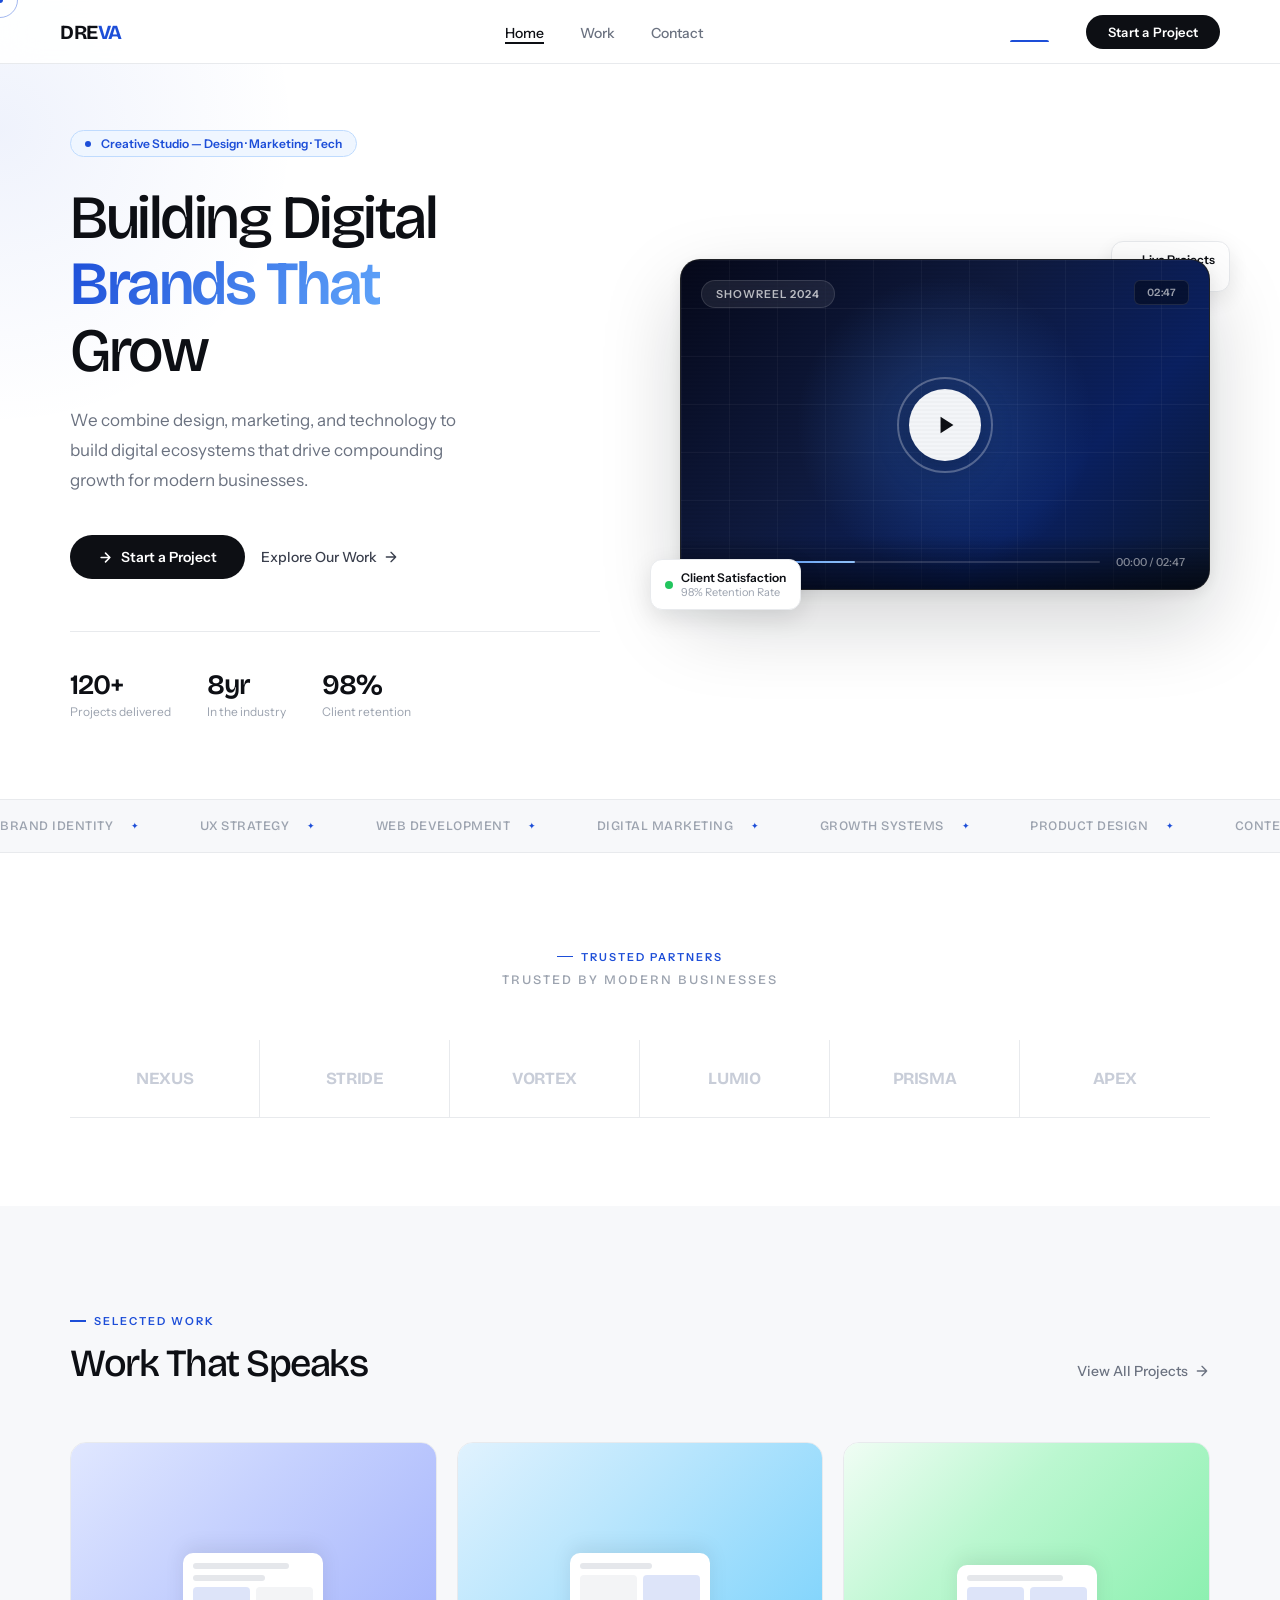
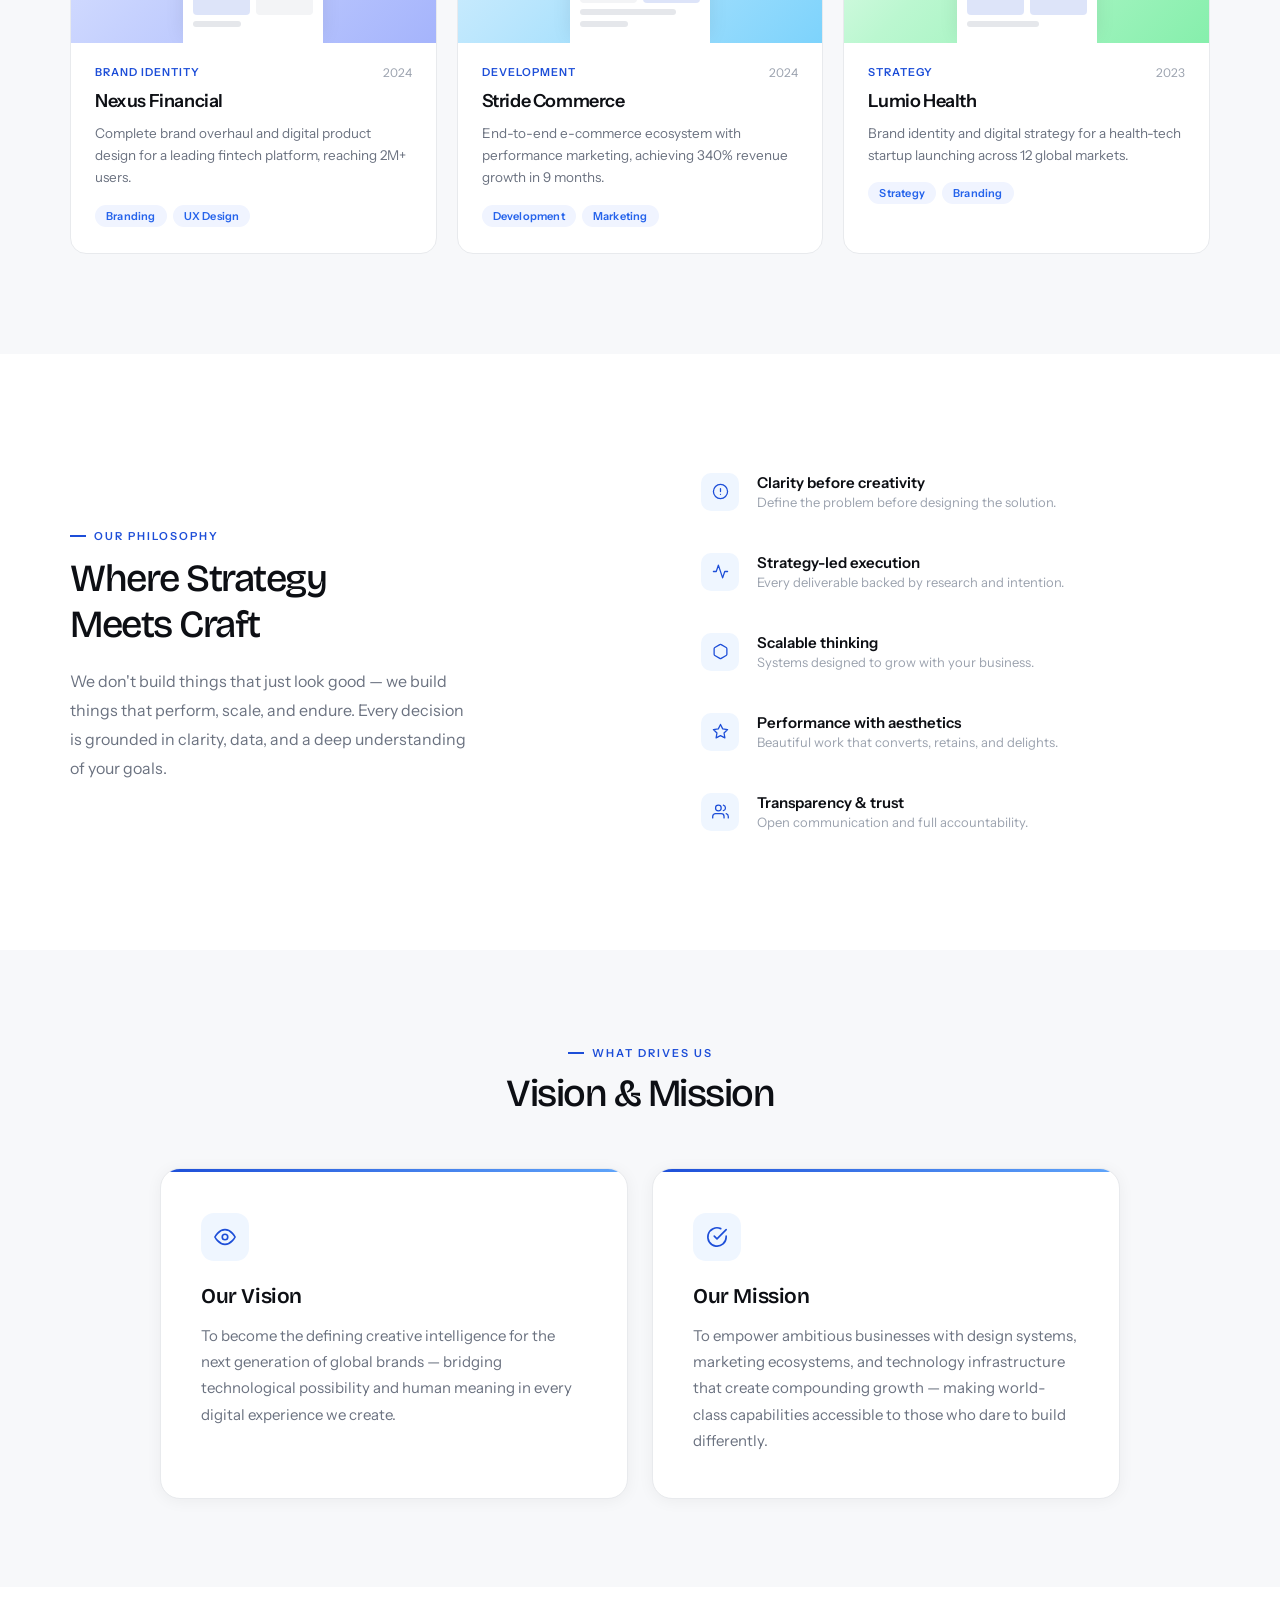
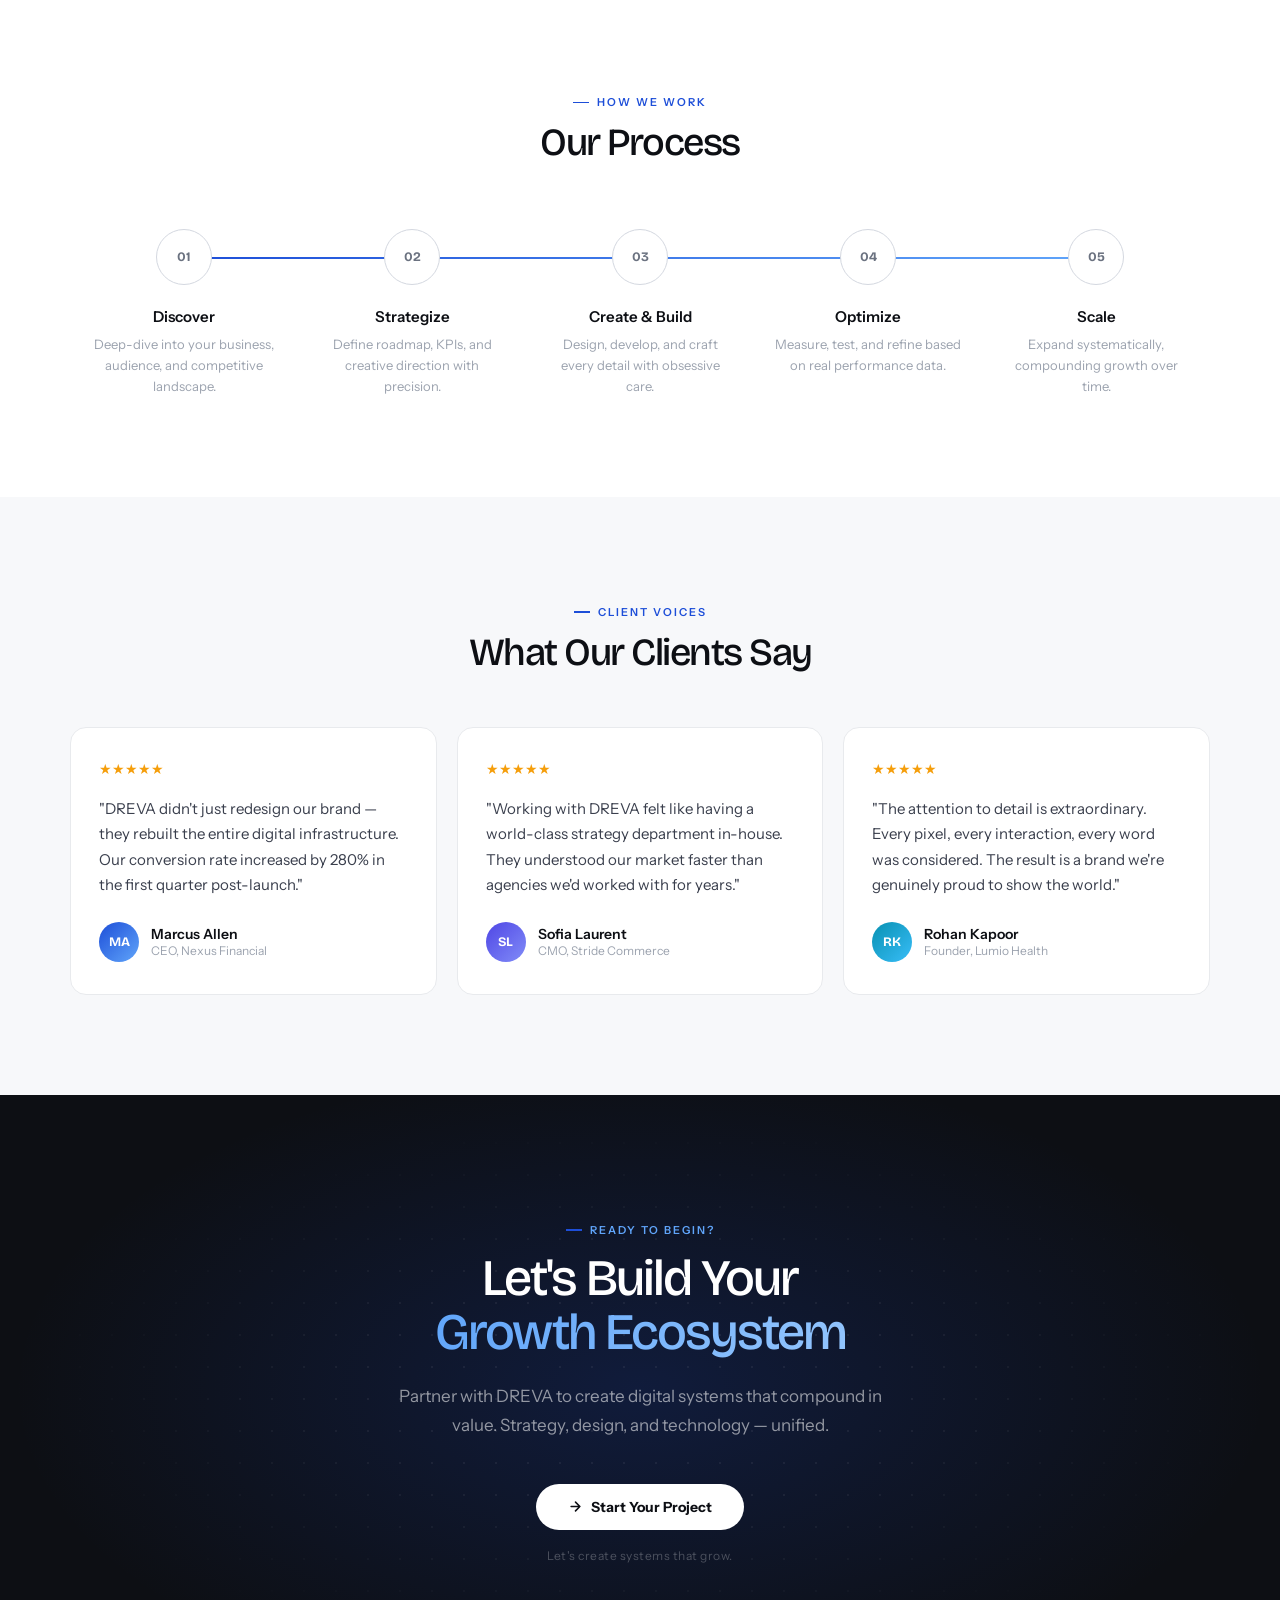
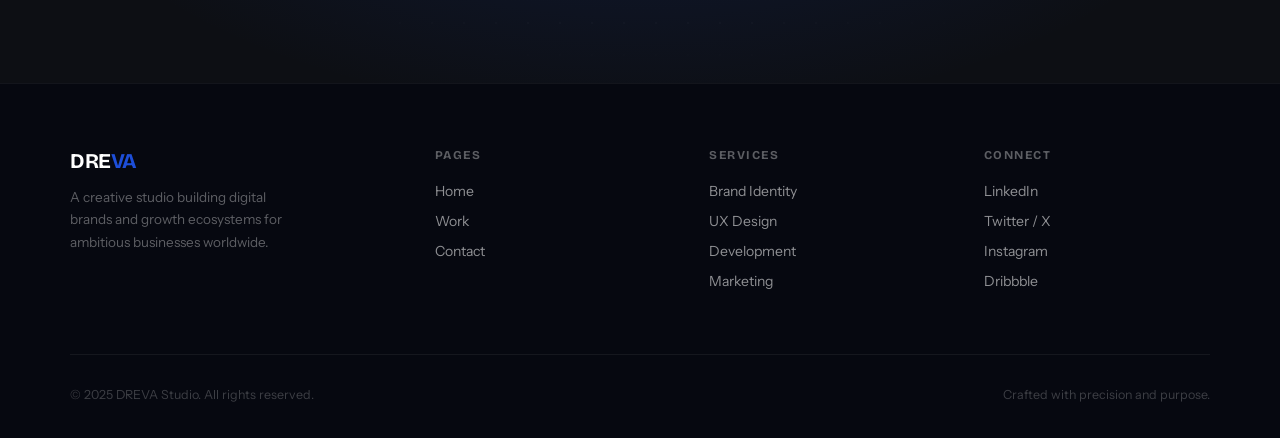
==== dreva-website (3).html @ 1a60276c "Add files via upload" ====
<!DOCTYPE html>
<html lang="en">
<head>
<meta charset="UTF-8">
<meta name="viewport" content="width=device-width, initial-scale=1.0">
<title>DREVA — Creative Studio</title>
<link rel="preconnect" href="https://fonts.googleapis.com">
<link href="https://fonts.googleapis.com/css2?family=Instrument+Sans:wght@300;400;500;600&family=Bricolage+Grotesque:wght@300;400;500;600;700&display=swap" rel="stylesheet">
<style>
*,*::before,*::after{box-sizing:border-box;margin:0;padding:0}
:root{
  --w:#ffffff;--ow:#f7f8fa;--bg2:#f2f4f7;
  --bdr:#e8eaed;--bdr2:#d4d8e0;
  --ink:#0d0f14;--ink2:#3a3f4d;--ink3:#6b7280;--ink4:#9ca3af;
  --blue:#1d4ed8;--blue2:#3b82f6;--bluepale:#eff6ff;--bluebdr:#bfdbfe;
  --tagbg:#f0f4ff;--tagc:#2563eb;
}
html{scroll-behavior:smooth}
body{font-family:'Instrument Sans',sans-serif;background:var(--w);color:var(--ink);overflow-x:hidden;cursor:none}

/* CURSOR */
.cd{width:8px;height:8px;border-radius:50%;background:var(--blue);position:fixed;top:0;left:0;pointer-events:none;z-index:9999;transform:translate(-50%,-50%)}
.cr{width:32px;height:32px;border-radius:50%;border:1.5px solid rgba(29,78,216,.35);position:fixed;top:0;left:0;pointer-events:none;z-index:9998;transform:translate(-50%,-50%);transition:width .3s,height .3s,border-color .3s}
.cr.big{width:52px;height:52px;border-color:rgba(29,78,216,.6)}

/* NAV */
nav{position:fixed;top:0;left:0;right:0;z-index:200;padding:0 60px;height:64px;display:flex;align-items:center;justify-content:space-between;background:rgba(255,255,255,.9);backdrop-filter:blur(18px);border-bottom:1px solid var(--bdr);transition:height .3s}
nav.sm{height:56px}
.logo{font-family:'Bricolage Grotesque',sans-serif;font-weight:700;font-size:20px;letter-spacing:-.4px;color:var(--ink);text-decoration:none}
.logo em{color:var(--blue);font-style:normal}
.nl{display:flex;gap:36px;list-style:none}
.nl a{color:var(--ink3);text-decoration:none;font-size:14px;font-weight:500;transition:color .25s}
.nl a:hover,.nl a.on{color:var(--ink)}
.npill{background:var(--ink);color:#fff;padding:9px 22px;border-radius:100px;font-size:13px;font-weight:600;text-decoration:none;cursor:none;transition:background .25s,box-shadow .25s;letter-spacing:.2px}
.npill:hover{background:var(--blue);box-shadow:0 4px 20px rgba(29,78,216,.3)}

/* PAGES */
.page{display:none}.page.active{display:block}

/* REVEAL */
.rv{opacity:0;transform:translateY(28px);transition:opacity .7s ease,transform .7s ease}
.rv.in{opacity:1;transform:none}
.d1{transition-delay:.1s}.d2{transition-delay:.2s}.d3{transition-delay:.3s}.d4{transition-delay:.4s}

/* SHARED */
.w{max-width:1260px;margin:0 auto;width:100%;padding:0 60px}
.lbl{font-size:11px;font-weight:600;letter-spacing:2px;text-transform:uppercase;color:var(--blue);display:inline-flex;align-items:center;gap:8px}
.lbl::before{content:'';width:16px;height:1.5px;background:var(--blue);display:block}
h1,h2,h3,h4{font-family:'Bricolage Grotesque',sans-serif}

/* ── HERO ── */
.hero{padding:130px 0 0;background:var(--w);overflow:hidden}
.htop{padding:0 60px;max-width:1260px;margin:0 auto;display:grid;grid-template-columns:1fr 1fr;gap:80px;align-items:center}
.hkick{display:inline-flex;align-items:center;gap:10px;background:var(--bluepale);border:1px solid var(--bluebdr);padding:5px 14px;border-radius:100px;font-size:12px;font-weight:600;color:var(--blue);margin-bottom:28px;animation:fup .7s ease both}
.hpulse{width:6px;height:6px;border-radius:50%;background:var(--blue);animation:blink 2s infinite}
@keyframes blink{0%,100%{opacity:1}50%{opacity:.3}}
@keyframes fup{from{opacity:0;transform:translateY(24px)}to{opacity:1;transform:none}}
.hero h1{font-size:clamp(40px,4.8vw,68px);font-weight:500;line-height:1.08;letter-spacing:-2.5px;color:var(--ink);animation:fup .7s .08s ease both}
.hero h1 strong{font-weight:600;background:linear-gradient(120deg,var(--blue) 0%,#60a5fa 100%);-webkit-background-clip:text;-webkit-text-fill-color:transparent;background-clip:text}
.hsub{margin-top:22px;color:var(--ink3);font-size:17px;line-height:1.75;max-width:420px;animation:fup .7s .16s ease both}
.hctas{display:flex;align-items:center;gap:16px;margin-top:40px;animation:fup .7s .24s ease both}
.bdark{background:var(--ink);color:#fff;padding:13px 28px;border-radius:100px;font-size:14px;font-weight:600;text-decoration:none;cursor:none;display:inline-flex;align-items:center;gap:8px;transition:background .25s,box-shadow .25s}
.bdark:hover{background:var(--blue);box-shadow:0 8px 28px rgba(29,78,216,.28)}
.bghost{color:var(--ink2);font-size:14px;font-weight:500;text-decoration:none;cursor:none;display:inline-flex;align-items:center;gap:6px;transition:color .25s}
.bghost:hover{color:var(--blue)}
.bghost svg,.link-arr svg{transition:transform .25s}
.bghost:hover svg{transform:translateX(3px)}
.hstats{display:flex;gap:36px;margin-top:52px;padding-top:36px;border-top:1px solid var(--bdr);animation:fup .7s .32s ease both}
.snum{font-family:'Bricolage Grotesque',sans-serif;font-size:28px;font-weight:600;color:var(--ink);letter-spacing:-1px}
.slbl{font-size:12px;color:var(--ink4);margin-top:2px}

/* REEL */
.reel-col{animation:fup .7s .32s ease both}
.reel-outer{position:relative}
.reel-card{border-radius:20px;overflow:hidden;background:var(--ink);border:1px solid rgba(255,255,255,.08);position:relative;aspect-ratio:16/10;box-shadow:0 32px 80px rgba(13,15,20,.18),0 4px 16px rgba(13,15,20,.08);cursor:none;transition:transform .4s ease,box-shadow .4s ease}
.reel-card:hover{transform:translateY(-6px);box-shadow:0 44px 100px rgba(13,15,20,.22)}
.rbg{position:absolute;inset:0;background:linear-gradient(135deg,#06091a 0%,#0f1a3e 40%,#0a2060 70%,#0c1830 100%)}
.rgrid{position:absolute;inset:0;background-image:linear-gradient(rgba(255,255,255,.04) 1px,transparent 1px),linear-gradient(90deg,rgba(255,255,255,.04) 1px,transparent 1px);background-size:48px 48px}
.rglow{position:absolute;width:300px;height:300px;border-radius:50%;background:radial-gradient(circle,rgba(59,130,246,.3) 0%,transparent 70%);top:50%;left:50%;transform:translate(-50%,-50%);animation:gp 4s ease-in-out infinite}
@keyframes gp{0%,100%{opacity:.6;transform:translate(-50%,-50%) scale(1)}50%{opacity:1;transform:translate(-50%,-50%) scale(1.15)}}
.rlbl{position:absolute;top:20px;left:20px;background:rgba(255,255,255,.08);backdrop-filter:blur(12px);border:1px solid rgba(255,255,255,.12);padding:6px 14px;border-radius:100px;font-size:11px;font-weight:600;color:rgba(255,255,255,.7);letter-spacing:1px;text-transform:uppercase}
.rdur{position:absolute;top:20px;right:20px;background:rgba(0,0,0,.4);backdrop-filter:blur(12px);border:1px solid rgba(255,255,255,.1);padding:5px 12px;border-radius:6px;font-size:11px;font-weight:600;color:rgba(255,255,255,.6);font-family:'Bricolage Grotesque',sans-serif}
.rplay{position:absolute;top:50%;left:50%;transform:translate(-50%,-50%);width:72px;height:72px;border-radius:50%;background:rgba(255,255,255,.95);display:flex;align-items:center;justify-content:center;transition:transform .3s ease;box-shadow:0 8px 32px rgba(0,0,0,.3)}
.reel-card:hover .rplay{transform:translate(-50%,-50%) scale(1.08)}
.rplay svg{width:22px;height:22px;color:var(--ink);margin-left:3px}
.rbot{position:absolute;bottom:0;left:0;right:0;padding:20px 24px;background:linear-gradient(to top,rgba(0,0,0,.6) 0%,transparent 100%);display:flex;align-items:center;justify-content:space-between}
.rprog{flex:1;height:2px;background:rgba(255,255,255,.15);border-radius:2px;margin-right:16px;overflow:hidden}
.rprogb{height:100%;width:38%;background:linear-gradient(90deg,var(--blue2),#93c5fd);border-radius:2px}
.rtime{font-size:11px;color:rgba(255,255,255,.5);font-weight:500}
.rchip{position:absolute;background:white;border:1px solid var(--bdr);border-radius:12px;padding:10px 14px;box-shadow:0 8px 24px rgba(13,15,20,.1);font-size:12px;white-space:nowrap}
.rchip1{bottom:-20px;left:-30px;display:flex;align-items:center;gap:8px}
.rchip2{top:-18px;right:-20px;display:flex;align-items:center;gap:8px}
.cdot{width:8px;height:8px;border-radius:50%}
.cgreen{background:#22c55e}.cblue{background:var(--blue2)}
.clbl{font-weight:600;color:var(--ink);font-size:12px}
.csub{font-size:11px;color:var(--ink4)}

/* TICKER */
.ticker-wrap{margin-top:80px;border-top:1px solid var(--bdr);border-bottom:1px solid var(--bdr);padding:18px 0;overflow:hidden;background:var(--ow)}
.ticker-track{display:flex;gap:60px;animation:tick 28s linear infinite;white-space:nowrap;width:max-content}
@keyframes tick{from{transform:translateX(0)}to{transform:translateX(-50%)}}
.ti{font-family:'Bricolage Grotesque',sans-serif;font-size:13px;font-weight:500;color:var(--ink4);letter-spacing:.5px;text-transform:uppercase;display:flex;align-items:center;gap:18px}
.ti::after{content:'✦';color:var(--blue);font-size:9px}

/* CLIENTS */
.csec{padding:88px 0;background:var(--w)}
.chead{text-align:center;margin-bottom:52px}
.chead h2{font-size:13px;font-weight:500;color:var(--ink4);letter-spacing:2px;text-transform:uppercase;margin-top:8px}
.crow{display:flex;flex-wrap:wrap;justify-content:center;align-items:center}
.ccell{flex:0 0 16.66%;display:flex;align-items:center;justify-content:center;padding:28px 20px;border-right:1px solid var(--bdr);border-bottom:1px solid var(--bdr);transition:background .25s}
.ccell:hover{background:var(--ow)}
.ccell:nth-child(6n){border-right:none}
.wm{font-family:'Bricolage Grotesque',sans-serif;font-weight:700;font-size:17px;color:#c8cdd8;letter-spacing:-.4px;transition:color .25s;user-select:none}
.ccell:hover .wm{color:#8898b0}

/* SELECTED WORK HOME */
.hwsec{padding:100px 0;background:var(--ow)}
.hwh{display:flex;justify-content:space-between;align-items:flex-end;margin-bottom:56px}
.hwh h2{font-size:clamp(32px,3vw,46px);font-weight:500;letter-spacing:-1.5px;color:var(--ink);margin-top:12px}
.link-arr{display:inline-flex;align-items:center;gap:6px;color:var(--ink3);font-size:14px;font-weight:500;text-decoration:none;cursor:none;transition:color .25s;white-space:nowrap;margin-bottom:6px}
.link-arr:hover{color:var(--blue)}
.link-arr:hover svg{transform:translateX(4px)}
.hwgrid{display:grid;grid-template-columns:repeat(3,1fr);gap:20px}
.hwcard{background:var(--w);border-radius:16px;border:1px solid var(--bdr);overflow:hidden;transition:transform .35s ease,box-shadow .35s ease,border-color .35s}
.hwcard:hover{transform:translateY(-6px);box-shadow:0 20px 50px rgba(13,15,20,.09);border-color:var(--bdr2)}
.hwthumb{height:200px;position:relative;overflow:hidden}
.hwthi{width:100%;height:100%;transition:transform .5s ease}
.hwcard:hover .hwthi{transform:scale(1.04)}
.th1{background:linear-gradient(135deg,#e0e7ff 0%,#c7d2fe 40%,#a5b4fc 100%)}
.th2{background:linear-gradient(135deg,#e0f2fe 0%,#bae6fd 40%,#7dd3fc 100%)}
.th3{background:linear-gradient(135deg,#f0fdf4 0%,#bbf7d0 40%,#86efac 100%)}
.thmock{position:absolute;bottom:0;left:50%;transform:translateX(-50%);width:140px}
.mscr{background:white;border-radius:10px 10px 0 0;padding:10px;box-shadow:0 -6px 20px rgba(0,0,0,.08)}
.mbar{height:6px;background:#e5e7eb;border-radius:3px;margin-bottom:6px}
.mbar.w60{width:60%}.mbar.w80{width:80%}.mbar.w40{width:40%}
.mrow{display:flex;gap:6px;margin-bottom:6px}
.mblk{height:28px;border-radius:4px;background:#f3f4f6;flex:1}
.mblk.acc{background:rgba(29,78,216,.15)}
.hwbody{padding:22px 24px 26px}
.hwmeta{display:flex;align-items:center;justify-content:space-between;margin-bottom:10px}
.hwcat{font-size:11px;font-weight:600;color:var(--blue);letter-spacing:1px;text-transform:uppercase}
.hwyr{font-size:12px;color:var(--ink4)}
.hwtitle{font-size:18px;font-weight:600;color:var(--ink);letter-spacing:-.4px;margin-bottom:10px}
.hwdesc{font-size:13.5px;color:var(--ink3);line-height:1.65;margin-bottom:16px}
.hwtags{display:flex;gap:6px;flex-wrap:wrap}
.tpill{font-size:11px;font-weight:600;padding:4px 11px;border-radius:100px;background:var(--tagbg);color:var(--tagc);letter-spacing:.2px}

/* VALUES */
.vsec{padding:100px 0;background:var(--w)}
.vgrid{display:grid;grid-template-columns:1fr 1fr;gap:80px;align-items:center}
.vleft h2{font-size:clamp(32px,3vw,46px);font-weight:500;letter-spacing:-1.5px;color:var(--ink);margin:12px 0 20px}
.vleft p{color:var(--ink3);font-size:16px;line-height:1.8;max-width:400px}
.vright{display:flex;flex-direction:column;gap:4px}
.vrow{display:flex;align-items:center;gap:18px;padding:18px 20px;border-radius:12px;border:1px solid transparent;transition:background .25s,border-color .25s;cursor:default}
.vrow:hover{background:var(--ow);border-color:var(--bdr)}
.vic{width:38px;height:38px;flex-shrink:0;border-radius:10px;display:flex;align-items:center;justify-content:center;background:var(--bluepale);color:var(--blue)}
.vic svg{width:17px;height:17px;stroke-width:1.8}
.vtit{font-size:15px;font-weight:600;color:var(--ink);margin-bottom:2px}
.vdesc{font-size:13px;color:var(--ink4)}

/* VM */
.vmsec{padding:88px 0;background:var(--ow)}
.vmhead{text-align:center;margin-bottom:52px}
.vmhead h2{font-size:clamp(30px,3vw,44px);font-weight:500;letter-spacing:-1.5px;color:var(--ink);margin-top:10px}
.vmcards{display:grid;grid-template-columns:1fr 1fr;gap:24px;max-width:960px;margin:0 auto}
.vmcard{background:var(--w);border-radius:20px;padding:44px 40px;border:1px solid var(--bdr);position:relative;overflow:hidden;box-shadow:0 2px 16px rgba(13,15,20,.05);transition:box-shadow .3s,transform .3s}
.vmcard:hover{box-shadow:0 12px 40px rgba(13,15,20,.1);transform:translateY(-4px)}
.vmcard::before{content:'';position:absolute;top:0;left:0;right:0;height:3px;background:linear-gradient(90deg,var(--blue),#60a5fa)}
.vmicon{width:48px;height:48px;border-radius:13px;background:var(--bluepale);display:flex;align-items:center;justify-content:center;color:var(--blue);margin-bottom:22px}
.vmicon svg{width:22px;height:22px;stroke-width:1.8}
.vmcard h3{font-size:21px;font-weight:600;color:var(--ink);margin-bottom:14px;letter-spacing:-.4px}
.vmcard p{color:var(--ink3);font-size:15px;line-height:1.75}

/* PROCESS */
.prosec{padding:100px 0;background:var(--w)}
.proh{text-align:center;margin-bottom:64px}
.proh h2{font-size:clamp(30px,3vw,44px);font-weight:500;letter-spacing:-1.5px;color:var(--ink);margin-top:10px}
.protrack{display:flex;gap:0;position:relative}
.protrack::after{content:'';position:absolute;top:28px;left:10%;right:10%;height:1px;background:var(--bdr)}
.pstep{flex:1;text-align:center;padding:0 20px;position:relative;z-index:2}
.pnum{width:56px;height:56px;border-radius:50%;background:var(--w);border:1.5px solid var(--bdr2);display:flex;align-items:center;justify-content:center;margin:0 auto 22px;font-family:'Bricolage Grotesque',sans-serif;font-size:13px;font-weight:700;color:var(--ink3);transition:all .3s}
.pstep:hover .pnum{border-color:var(--blue);color:var(--blue);background:var(--bluepale)}
.ptit{font-size:15px;font-weight:600;color:var(--ink);margin-bottom:8px}
.pdesc{font-size:13px;color:var(--ink4);line-height:1.6}

/* TESTIMONIALS */
.testsec{padding:100px 0;background:var(--ow)}
.testh{text-align:center;margin-bottom:52px}
.testh h2{font-size:clamp(30px,3vw,44px);font-weight:500;letter-spacing:-1.5px;color:var(--ink);margin-top:10px}
.testgrid{display:grid;grid-template-columns:repeat(3,1fr);gap:20px}
.testcard{background:var(--w);border-radius:16px;padding:32px 28px;border:1px solid var(--bdr);display:flex;flex-direction:column;transition:box-shadow .3s,transform .3s}
.testcard:hover{box-shadow:0 12px 36px rgba(13,15,20,.08);transform:translateY(-4px)}
.stars{color:#f59e0b;font-size:14px;margin-bottom:18px}
.ttxt{color:var(--ink2);font-size:15px;line-height:1.7;flex:1;margin-bottom:24px}
.tauth{display:flex;align-items:center;gap:12px}
.av{width:40px;height:40px;border-radius:50%;font-family:'Bricolage Grotesque',sans-serif;font-weight:700;font-size:13px;color:white;display:flex;align-items:center;justify-content:center;flex-shrink:0}
.ava{background:linear-gradient(135deg,#1d4ed8,#60a5fa)}
.avb{background:linear-gradient(135deg,#4f46e5,#818cf8)}
.avc{background:linear-gradient(135deg,#0891b2,#38bdf8)}
.aname{font-size:14px;font-weight:600;color:var(--ink)}
.arole{font-size:12px;color:var(--ink4)}

/* CTA */
.ctasec{padding:120px 0;background:var(--ink);position:relative;overflow:hidden;text-align:center}
.ctabg{position:absolute;inset:0;background:radial-gradient(ellipse 70% 80% at 50% 50%,rgba(29,78,216,.2) 0%,transparent 70%)}
.ctadots{position:absolute;inset:0;background-image:radial-gradient(rgba(255,255,255,.06) 1px,transparent 1px);background-size:32px 32px;mask-image:radial-gradient(ellipse at center,black 30%,transparent 70%)}
.ctain{position:relative;z-index:2;max-width:640px;margin:0 auto;padding:0 60px}
.ctain h2{font-size:clamp(34px,4vw,56px);font-weight:500;letter-spacing:-2px;color:white;line-height:1.06;margin:14px 0 22px}
.ctain h2 span{background:linear-gradient(120deg,#60a5fa,#93c5fd);-webkit-background-clip:text;-webkit-text-fill-color:transparent;background-clip:text}
.ctain p{color:rgba(255,255,255,.55);font-size:17px;line-height:1.7;margin-bottom:44px}
.bwhite{background:white;color:var(--ink);padding:14px 32px;border-radius:100px;font-size:14px;font-weight:700;text-decoration:none;cursor:none;display:inline-flex;align-items:center;gap:8px;transition:box-shadow .25s,transform .25s}
.bwhite:hover{box-shadow:0 8px 30px rgba(255,255,255,.2);transform:translateY(-2px)}
.ctamic{font-size:12px;color:rgba(255,255,255,.25);margin-top:18px;letter-spacing:.5px}

/* FOOTER */
footer{background:#060810;padding:64px 0 36px;border-top:1px solid rgba(255,255,255,.05)}
.ftgrid{display:grid;grid-template-columns:1.4fr 1fr 1fr 1fr;gap:48px;padding-bottom:52px;border-bottom:1px solid rgba(255,255,255,.06)}
.ftbrand .logo{font-size:21px;display:inline-block;margin-bottom:12px}
.ftbrand p{color:rgba(255,255,255,.35);font-size:13.5px;line-height:1.7;max-width:220px}
.ftcol h5{font-family:'Bricolage Grotesque',sans-serif;font-size:12px;font-weight:700;letter-spacing:1.5px;text-transform:uppercase;color:rgba(255,255,255,.35);margin-bottom:20px}
.ftcol a{display:block;color:rgba(255,255,255,.55);text-decoration:none;font-size:14px;margin-bottom:12px;transition:color .25s}
.ftcol a:hover{color:white}
.ftbot{display:flex;justify-content:space-between;align-items:center;padding-top:32px}
.ftbot p{color:rgba(255,255,255,.22);font-size:12.5px}

/* ─── WORK PAGE ─── */
.wphero{padding:160px 0 80px;background:var(--w)}
.wphero h1{font-size:clamp(40px,5vw,72px);font-weight:500;letter-spacing:-2.5px;color:var(--ink);margin:16px 0 22px;max-width:720px;line-height:1.05}
.wphero p{color:var(--ink3);font-size:18px;max-width:480px;line-height:1.75}

.wpfbar{background:var(--w);padding:0 0 48px}
.wpfs{display:flex;gap:10px;flex-wrap:wrap}
.wfb{padding:8px 20px;border-radius:100px;border:1.5px solid var(--bdr);background:transparent;color:var(--ink3);font-size:13px;font-weight:500;cursor:none;transition:all .25s;font-family:'Instrument Sans',sans-serif}
.wfb.on,.wfb:hover{background:var(--ink);color:white;border-color:var(--ink)}

/* FEATURED */
.wpfeat{padding:0 0 80px;background:var(--w)}
.fc{display:grid;grid-template-columns:1.15fr 1fr;border-radius:20px;overflow:hidden;border:1px solid var(--bdr);transition:box-shadow .35s;margin-bottom:20px;background:var(--w)}
.fc:hover{box-shadow:0 20px 60px rgba(13,15,20,.1)}
.fc.flip{direction:rtl}
.fc.flip>*{direction:ltr}
.fthumb{min-height:360px;position:relative;overflow:hidden}
.fthi{position:absolute;inset:0;transition:transform .5s ease}
.fc:hover .fthi{transform:scale(1.04)}
.ft-nx{background:linear-gradient(135deg,#1e3a8a 0%,#1d4ed8 50%,#3b82f6 100%)}
.ft-sc{background:linear-gradient(135deg,#064e3b 0%,#059669 50%,#34d399 100%)}
.ft-lm{background:linear-gradient(135deg,#7c2d12 0%,#ea580c 50%,#fb923c 100%)}
.ftart{position:absolute;inset:0;display:flex;align-items:center;justify-content:center}
.ftlogo{width:160px;height:160px;border-radius:30px;background:rgba(255,255,255,.12);backdrop-filter:blur(8px);border:1px solid rgba(255,255,255,.2);display:flex;align-items:center;justify-content:center;font-family:'Bricolage Grotesque',sans-serif;font-size:38px;font-weight:800;color:white;letter-spacing:-2px;box-shadow:0 16px 40px rgba(0,0,0,.2)}
.ftlbl{position:absolute;bottom:20px;left:20px;background:rgba(0,0,0,.3);backdrop-filter:blur(12px);border:1px solid rgba(255,255,255,.15);padding:6px 14px;border-radius:100px;font-size:11px;font-weight:600;color:rgba(255,255,255,.8);letter-spacing:.8px;text-transform:uppercase}
.fbody{padding:48px;display:flex;flex-direction:column;justify-content:center}
.ftags{display:flex;gap:6px;flex-wrap:wrap;margin-bottom:18px}
.ftit{font-size:clamp(22px,2.2vw,32px);font-weight:600;color:var(--ink);letter-spacing:-1px;margin-bottom:16px}
.fdesc{color:var(--ink3);font-size:15px;line-height:1.75;margin-bottom:28px}
.fmet{display:flex;gap:28px;margin-bottom:32px;padding:20px;background:var(--ow);border-radius:12px}
.fmn{font-family:'Bricolage Grotesque',sans-serif;font-size:24px;font-weight:600;color:var(--ink);letter-spacing:-1px}
.fml{font-size:12px;color:var(--ink4);margin-top:2px}
.fcta{display:inline-flex;align-items:center;gap:8px;color:var(--blue);font-size:14px;font-weight:600;text-decoration:none;cursor:none;transition:gap .25s}
.fcta:hover{gap:12px}

/* GRID MORE */
.wpgsec{padding:20px 0 120px;background:var(--w)}
.wpglbl{font-size:13px;font-weight:600;color:var(--ink4);margin-bottom:28px;letter-spacing:.5px}
.wpg{display:grid;grid-template-columns:repeat(3,1fr);gap:20px}
.wgc{background:var(--w);border-radius:16px;border:1px solid var(--bdr);overflow:hidden;transition:transform .3s,box-shadow .3s,border-color .3s}
.wgc:hover{transform:translateY(-5px);box-shadow:0 16px 44px rgba(13,15,20,.09);border-color:var(--bdr2)}
.wgth{height:180px;position:relative;overflow:hidden}
.wgthi{position:absolute;inset:0;transition:transform .5s;display:flex;align-items:center;justify-content:center}
.wgc:hover .wgthi{transform:scale(1.06)}
.wg1{background:linear-gradient(135deg,#ede9fe,#c4b5fd,#a78bfa)}
.wg2{background:linear-gradient(135deg,#fef9c3,#fde68a,#fbbf24)}
.wg3{background:linear-gradient(135deg,#fce7f3,#fbcfe8,#f9a8d4)}
.wg4{background:linear-gradient(135deg,#ccfbf1,#99f6e4,#5eead4)}
.wg5{background:linear-gradient(135deg,#fee2e2,#fecaca,#f87171)}
.wg6{background:linear-gradient(135deg,#e0f2fe,#bae6fd,#38bdf8)}
.wgicon{width:64px;height:64px;border-radius:18px;background:rgba(255,255,255,.7);backdrop-filter:blur(8px);display:flex;align-items:center;justify-content:center;font-family:'Bricolage Grotesque',sans-serif;font-size:20px;font-weight:800;color:#1e293b;box-shadow:0 4px 16px rgba(0,0,0,.1);letter-spacing:-1px}
.wgbody{padding:20px 22px 24px}
.wgind{font-size:11px;text-transform:uppercase;letter-spacing:1px;color:var(--ink4);margin-bottom:6px;font-weight:600}
.wgtitle{font-size:17px;font-weight:600;color:var(--ink);margin-bottom:8px;letter-spacing:-.3px}
.wgdesc{font-size:13px;color:var(--ink3);line-height:1.6;margin-bottom:14px}
.wgtags{display:flex;gap:6px;flex-wrap:wrap}
.wgtag{font-size:10px;font-weight:600;padding:3px 10px;border-radius:100px;background:var(--tagbg);color:var(--tagc);text-transform:uppercase;letter-spacing:.3px}

/* ─── CONTACT PAGE ─── */
.cphero{padding:160px 0 80px;background:var(--w)}
.cphero h1{font-size:clamp(38px,5vw,68px);font-weight:500;letter-spacing:-2.5px;color:var(--ink);margin:14px 0 20px;max-width:640px;line-height:1.06}
.cphero p{color:var(--ink3);font-size:18px;max-width:460px;line-height:1.75}
.cpbody{padding:60px 0 120px;background:var(--ow)}
.cpgrid{display:grid;grid-template-columns:1fr 1.5fr;gap:80px;align-items:flex-start}
.cpinfo{position:sticky;top:90px}
.cpinfo h3{font-size:18px;font-weight:600;color:var(--ink);margin-bottom:32px;letter-spacing:-.3px}
.cpdet{display:flex;align-items:flex-start;gap:14px;margin-bottom:24px}
.cpdic{width:40px;height:40px;flex-shrink:0;border-radius:10px;background:var(--bluepale);border:1px solid var(--bluebdr);display:flex;align-items:center;justify-content:center;color:var(--blue)}
.cpdic svg{width:17px;height:17px;stroke-width:1.8}
.cpdl{font-size:11px;text-transform:uppercase;letter-spacing:1px;color:var(--ink4);font-weight:600;margin-bottom:3px}
.cpdv{font-size:14px;font-weight:500;color:var(--ink)}
.cpdivider{height:1px;background:var(--bdr);margin:28px 0}
.cpsoc{display:flex;gap:10px}
.sb{width:38px;height:38px;border-radius:10px;border:1.5px solid var(--bdr);background:var(--w);display:flex;align-items:center;justify-content:center;color:var(--ink3);transition:all .25s;cursor:none}
.sb:hover{border-color:var(--blue);color:var(--blue);background:var(--bluepale)}
.sb svg{width:15px;height:15px}
.cpfc{background:var(--w);border-radius:20px;padding:48px;border:1px solid var(--bdr);box-shadow:0 4px 24px rgba(13,15,20,.06)}
.cpfh h4{font-size:21px;font-weight:600;color:var(--ink);margin-bottom:6px;letter-spacing:-.4px}
.cpfh p{font-size:14px;color:var(--ink4);margin-bottom:32px}
.frow{display:grid;grid-template-columns:1fr 1fr;gap:18px}
.fg{margin-bottom:20px}
.fg label{display:block;font-size:12px;font-weight:600;text-transform:uppercase;letter-spacing:1px;color:var(--ink3);margin-bottom:8px}
.fg input,.fg select,.fg textarea{width:100%;background:var(--ow);border:1.5px solid var(--bdr);border-radius:10px;padding:13px 16px;color:var(--ink);font-family:'Instrument Sans',sans-serif;font-size:14px;outline:none;transition:border-color .25s,box-shadow .25s;-webkit-appearance:none}
.fg select{cursor:none}
.fg select option{background:white}
.fg input:focus,.fg select:focus,.fg textarea:focus{border-color:var(--blue);box-shadow:0 0 0 3px rgba(29,78,216,.1);background:white}
.fg input::placeholder,.fg textarea::placeholder{color:var(--ink4)}
.fg textarea{resize:vertical;min-height:120px}
.fsbtn{width:100%;background:var(--ink);color:white;border:none;padding:15px;border-radius:100px;font-family:'Instrument Sans',sans-serif;font-size:14px;font-weight:700;cursor:none;transition:background .25s,box-shadow .25s;display:flex;align-items:center;justify-content:center;gap:8px}
.fsbtn:hover{background:var(--blue);box-shadow:0 8px 28px rgba(29,78,216,.28)}
.fsok{display:none;text-align:center;padding:20px;color:var(--blue);font-weight:600;font-size:16px;background:var(--bluepale);border-radius:12px;margin-top:12px}

/* RESPONSIVE */
@media(max-width:1100px){
  .htop{grid-template-columns:1fr}.reel-col{display:none}
  .fc{grid-template-columns:1fr}.fthumb{min-height:260px}
  .cpgrid{grid-template-columns:1fr}.cpinfo{position:static}
}
@media(max-width:900px){
  .hwgrid,.testgrid,.vmcards,.ftgrid{grid-template-columns:1fr}
  .wpg{grid-template-columns:1fr 1fr}
  .vgrid{grid-template-columns:1fr;gap:48px}
  .protrack{flex-direction:column;align-items:center;gap:32px}
  .protrack::after{display:none}
  .crow .ccell{flex:0 0 33.33%}
}
@media(max-width:768px){
  nav{padding:0 24px}.nl{display:none}
  .w,.htop,.ctain,.wphero .w,.cphero .w{padding:0 24px}
  .wpg{grid-template-columns:1fr}
  .cpfc{padding:28px 22px}
  .frow{grid-template-columns:1fr}
  .fbody{padding:28px 24px}
  .wphero,.cphero{padding:120px 0 60px}
  .hstats{flex-direction:column;gap:20px}
}
</style>
</head>
<body>

<div class="cd" id="cd"></div>
<div class="cr" id="cr"></div>

<!-- NAV -->
<nav id="nav">
  <a href="#" class="logo" onclick="show('home');return false">DRE<em>VA</em></a>
  <ul class="nl">
    <li><a href="#" onclick="show('home');return false" id="nl-home" class="on">Home</a></li>
    <li><a href="#" onclick="show('work');return false" id="nl-work">Work</a></li>
    <li><a href="#" onclick="show('contact');return false" id="nl-contact">Contact</a></li>
  </ul>
  <a href="#" class="npill" onclick="show('contact');return false">Start a Project</a>
</nav>

<!-- ══════════ HOME ══════════ -->
<div id="p-home" class="page active">

  <section class="hero">
    <div class="htop">
      <div>
        <div class="hkick"><span class="hpulse"></span>Creative Studio — Design · Marketing · Tech</div>
        <h1>Building Digital<br><strong>Brands That</strong><br>Grow</h1>
        <p class="hsub">We combine design, marketing, and technology to build digital ecosystems that drive compounding growth for modern businesses.</p>
        <div class="hctas">
          <a href="#" class="bdark" onclick="show('contact');return false">
            <svg width="15" height="15" viewBox="0 0 24 24" fill="none" stroke="currentColor" stroke-width="2.5" stroke-linecap="round" stroke-linejoin="round"><path d="M5 12h14M12 5l7 7-7 7"/></svg>
            Start a Project
          </a>
          <a href="#" class="bghost" onclick="show('work');return false">
            Explore Our Work
            <svg width="16" height="16" viewBox="0 0 24 24" fill="none" stroke="currentColor" stroke-width="2" stroke-linecap="round" stroke-linejoin="round"><path d="M5 12h14M12 5l7 7-7 7"/></svg>
          </a>
        </div>
        <div class="hstats">
          <div><div class="snum">120+</div><div class="slbl">Projects delivered</div></div>
          <div><div class="snum">8yr</div><div class="slbl">In the industry</div></div>
          <div><div class="snum">98%</div><div class="slbl">Client retention</div></div>
        </div>
      </div>

      <!-- SHOWREEL -->
      <div class="reel-col">
        <div class="reel-outer">
          <div class="rchip rchip2">
            <span class="cdot cblue"></span>
            <div><div class="clbl">Live Projects</div><div class="csub">12 Active</div></div>
          </div>
          <div class="reel-card">
            <div class="rbg"></div>
            <div class="rgrid"></div>
            <div class="rglow"></div>
            <div class="rlbl">Showreel 2024</div>
            <div class="rdur">02:47</div>
            <div class="rplay">
              <svg viewBox="0 0 24 24" fill="currentColor"><polygon points="5 3 19 12 5 21 5 3"/></svg>
            </div>
            <div class="rbot">
              <div class="rprog"><div class="rprogb"></div></div>
              <div class="rtime">00:00 / 02:47</div>
            </div>
          </div>
          <div class="rchip rchip1">
            <span class="cdot cgreen"></span>
            <div><div class="clbl">Client Satisfaction</div><div class="csub">98% Retention Rate</div></div>
          </div>
        </div>
      </div>
    </div>

    <div class="ticker-wrap">
      <div class="ticker-track">
        <span class="ti">Brand Identity</span><span class="ti">UX Strategy</span><span class="ti">Web Development</span>
        <span class="ti">Digital Marketing</span><span class="ti">Growth Systems</span><span class="ti">Product Design</span>
        <span class="ti">Content Strategy</span><span class="ti">Performance Marketing</span>
        <span class="ti">Brand Identity</span><span class="ti">UX Strategy</span><span class="ti">Web Development</span>
        <span class="ti">Digital Marketing</span><span class="ti">Growth Systems</span><span class="ti">Product Design</span>
        <span class="ti">Content Strategy</span><span class="ti">Performance Marketing</span>
      </div>
    </div>
  </section>

  <!-- CLIENTS -->
  <section class="csec">
    <div class="w">
      <div class="chead rv"><span class="lbl">Trusted Partners</span><h2>Trusted by Modern Businesses</h2></div>
      <div class="crow rv">
        <div class="ccell"><span class="wm">NEXUS</span></div>
        <div class="ccell"><span class="wm">STRIDE</span></div>
        <div class="ccell"><span class="wm">VORTEX</span></div>
        <div class="ccell"><span class="wm">LUMIO</span></div>
        <div class="ccell"><span class="wm">PRISMA</span></div>
        <div class="ccell"><span class="wm">APEX</span></div>
      </div>
    </div>
  </section>

  <!-- SELECTED WORK -->
  <section class="hwsec">
    <div class="w">
      <div class="hwh rv">
        <div><span class="lbl">Selected Work</span><h2>Work That Speaks</h2></div>
        <a href="#" class="link-arr" onclick="show('work');return false">View All Projects <svg width="16" height="16" viewBox="0 0 24 24" fill="none" stroke="currentColor" stroke-width="2" stroke-linecap="round" stroke-linejoin="round"><path d="M5 12h14M12 5l7 7-7 7"/></svg></a>
      </div>
      <div class="hwgrid">
        <div class="hwcard rv">
          <div class="hwthumb"><div class="hwthi th1"><div class="thmock"><div class="mscr"><div class="mbar w80"></div><div class="mbar w60"></div><div class="mrow"><div class="mblk acc"></div><div class="mblk"></div></div><div class="mbar w40"></div></div></div></div></div>
          <div class="hwbody"><div class="hwmeta"><span class="hwcat">Brand Identity</span><span class="hwyr">2024</span></div><div class="hwtitle">Nexus Financial</div><p class="hwdesc">Complete brand overhaul and digital product design for a leading fintech platform, reaching 2M+ users.</p><div class="hwtags"><span class="tpill">Branding</span><span class="tpill">UX Design</span></div></div>
        </div>
        <div class="hwcard rv d1">
          <div class="hwthumb"><div class="hwthi th2"><div class="thmock"><div class="mscr"><div class="mbar w60"></div><div class="mrow"><div class="mblk"></div><div class="mblk acc"></div></div><div class="mbar w80"></div><div class="mbar w40"></div></div></div></div></div>
          <div class="hwbody"><div class="hwmeta"><span class="hwcat">Development</span><span class="hwyr">2024</span></div><div class="hwtitle">Stride Commerce</div><p class="hwdesc">End-to-end e-commerce ecosystem with performance marketing, achieving 340% revenue growth in 9 months.</p><div class="hwtags"><span class="tpill">Development</span><span class="tpill">Marketing</span></div></div>
        </div>
        <div class="hwcard rv d2">
          <div class="hwthumb"><div class="hwthi th3"><div class="thmock"><div class="mscr"><div class="mbar w80"></div><div class="mrow"><div class="mblk acc"></div><div class="mblk acc"></div></div><div class="mbar w60"></div></div></div></div></div>
          <div class="hwbody"><div class="hwmeta"><span class="hwcat">Strategy</span><span class="hwyr">2023</span></div><div class="hwtitle">Lumio Health</div><p class="hwdesc">Brand identity and digital strategy for a health-tech startup launching across 12 global markets.</p><div class="hwtags"><span class="tpill">Strategy</span><span class="tpill">Branding</span></div></div>
        </div>
      </div>
    </div>
  </section>

  <!-- VALUES -->
  <section class="vsec">
    <div class="w">
      <div class="vgrid">
        <div class="vleft rv">
          <span class="lbl">Our Philosophy</span>
          <h2>Where Strategy<br>Meets Craft</h2>
          <p>We don't build things that just look good — we build things that perform, scale, and endure. Every decision is grounded in clarity, data, and a deep understanding of your goals.</p>
        </div>
        <div class="vright rv d1">
          <div class="vrow"><div class="vic"><svg viewBox="0 0 24 24" fill="none" stroke="currentColor" stroke-linecap="round" stroke-linejoin="round"><circle cx="12" cy="12" r="10"/><line x1="12" y1="8" x2="12" y2="12"/><line x1="12" y1="16" x2="12.01" y2="16"/></svg></div><div><div class="vtit">Clarity before creativity</div><div class="vdesc">Define the problem before designing the solution.</div></div></div>
          <div class="vrow"><div class="vic"><svg viewBox="0 0 24 24" fill="none" stroke="currentColor" stroke-linecap="round" stroke-linejoin="round"><polyline points="22 12 18 12 15 21 9 3 6 12 2 12"/></svg></div><div><div class="vtit">Strategy-led execution</div><div class="vdesc">Every deliverable backed by research and intention.</div></div></div>
          <div class="vrow"><div class="vic"><svg viewBox="0 0 24 24" fill="none" stroke="currentColor" stroke-linecap="round" stroke-linejoin="round"><path d="M21 16V8a2 2 0 0 0-1-1.73l-7-4a2 2 0 0 0-2 0l-7 4A2 2 0 0 0 3 8v8a2 2 0 0 0 1 1.73l7 4a2 2 0 0 0 2 0l7-4A2 2 0 0 0 21 16z"/></svg></div><div><div class="vtit">Scalable thinking</div><div class="vdesc">Systems designed to grow with your business.</div></div></div>
          <div class="vrow"><div class="vic"><svg viewBox="0 0 24 24" fill="none" stroke="currentColor" stroke-linecap="round" stroke-linejoin="round"><polygon points="12 2 15.09 8.26 22 9.27 17 14.14 18.18 21.02 12 17.77 5.82 21.02 7 14.14 2 9.27 8.91 8.26 12 2"/></svg></div><div><div class="vtit">Performance with aesthetics</div><div class="vdesc">Beautiful work that converts, retains, and delights.</div></div></div>
          <div class="vrow"><div class="vic"><svg viewBox="0 0 24 24" fill="none" stroke="currentColor" stroke-linecap="round" stroke-linejoin="round"><path d="M17 21v-2a4 4 0 0 0-4-4H5a4 4 0 0 0-4 4v2"/><circle cx="9" cy="7" r="4"/><path d="M23 21v-2a4 4 0 0 0-3-3.87"/><path d="M16 3.13a4 4 0 0 1 0 7.75"/></svg></div><div><div class="vtit">Transparency &amp; trust</div><div class="vdesc">Open communication and full accountability.</div></div></div>
        </div>
      </div>
    </div>
  </section>

  <!-- VISION MISSION -->
  <section class="vmsec">
    <div class="w">
      <div class="vmhead rv"><span class="lbl">What Drives Us</span><h2>Vision &amp; Mission</h2></div>
      <div class="vmcards">
        <div class="vmcard rv"><div class="vmicon"><svg viewBox="0 0 24 24" fill="none" stroke="currentColor" stroke-width="1.8" stroke-linecap="round" stroke-linejoin="round"><path d="M1 12s4-8 11-8 11 8 11 8-4 8-11 8-11-8-11-8z"/><circle cx="12" cy="12" r="3"/></svg></div><h3>Our Vision</h3><p>To become the defining creative intelligence for the next generation of global brands — bridging technological possibility and human meaning in every digital experience we create.</p></div>
        <div class="vmcard rv d1"><div class="vmicon"><svg viewBox="0 0 24 24" fill="none" stroke="currentColor" stroke-width="1.8" stroke-linecap="round" stroke-linejoin="round"><path d="M22 11.08V12a10 10 0 1 1-5.93-9.14"/><polyline points="22 4 12 14.01 9 11.01"/></svg></div><h3>Our Mission</h3><p>To empower ambitious businesses with design systems, marketing ecosystems, and technology infrastructure that create compounding growth — making world-class capabilities accessible to those who dare to build differently.</p></div>
      </div>
    </div>
  </section>

  <!-- PROCESS -->
  <section class="prosec">
    <div class="w">
      <div class="proh rv"><span class="lbl">How We Work</span><h2>Our Process</h2></div>
      <div class="protrack">
        <div class="pstep rv"><div class="pnum">01</div><div class="ptit">Discover</div><div class="pdesc">Deep-dive into your business, audience, and competitive landscape.</div></div>
        <div class="pstep rv d1"><div class="pnum">02</div><div class="ptit">Strategize</div><div class="pdesc">Define roadmap, KPIs, and creative direction with precision.</div></div>
        <div class="pstep rv d2"><div class="pnum">03</div><div class="ptit">Create &amp; Build</div><div class="pdesc">Design, develop, and craft every detail with obsessive care.</div></div>
        <div class="pstep rv d3"><div class="pnum">04</div><div class="ptit">Optimize</div><div class="pdesc">Measure, test, and refine based on real performance data.</div></div>
        <div class="pstep rv d4"><div class="pnum">05</div><div class="ptit">Scale</div><div class="pdesc">Expand systematically, compounding growth over time.</div></div>
      </div>
    </div>
  </section>

  <!-- TESTIMONIALS -->
  <section class="testsec">
    <div class="w">
      <div class="testh rv"><span class="lbl">Client Voices</span><h2>What Our Clients Say</h2></div>
      <div class="testgrid">
        <div class="testcard rv"><div class="stars">★★★★★</div><p class="ttxt">"DREVA didn't just redesign our brand — they rebuilt the entire digital infrastructure. Our conversion rate increased by 280% in the first quarter post-launch."</p><div class="tauth"><div class="av ava">MA</div><div><div class="aname">Marcus Allen</div><div class="arole">CEO, Nexus Financial</div></div></div></div>
        <div class="testcard rv d1"><div class="stars">★★★★★</div><p class="ttxt">"Working with DREVA felt like having a world-class strategy department in-house. They understood our market faster than agencies we'd worked with for years."</p><div class="tauth"><div class="av avb">SL</div><div><div class="aname">Sofia Laurent</div><div class="arole">CMO, Stride Commerce</div></div></div></div>
        <div class="testcard rv d2"><div class="stars">★★★★★</div><p class="ttxt">"The attention to detail is extraordinary. Every pixel, every interaction, every word was considered. The result is a brand we're genuinely proud to show the world."</p><div class="tauth"><div class="av avc">RK</div><div><div class="aname">Rohan Kapoor</div><div class="arole">Founder, Lumio Health</div></div></div></div>
      </div>
    </div>
  </section>

  <!-- CTA -->
  <section class="ctasec">
    <div class="ctabg"></div><div class="ctadots"></div>
    <div class="ctain rv">
      <span class="lbl" style="color:#60a5fa">Ready to Begin?</span>
      <h2>Let's Build Your<br><span>Growth Ecosystem</span></h2>
      <p>Partner with DREVA to create digital systems that compound in value. Strategy, design, and technology — unified.</p>
      <a href="#" class="bwhite" onclick="show('contact');return false"><svg width="15" height="15" viewBox="0 0 24 24" fill="none" stroke="currentColor" stroke-width="2.5" stroke-linecap="round" stroke-linejoin="round"><path d="M5 12h14M12 5l7 7-7 7"/></svg>Start Your Project</a>
      <div class="ctamic">Let's create systems that grow.</div>
    </div>
  </section>

</div><!-- /home -->

<!-- ══════════ WORK PAGE ══════════ -->
<div id="p-work" class="page">

  <section class="wphero">
    <div class="w">
      <span class="lbl">Our Portfolio</span>
      <h1>Work That Creates<br>Real Business Impact</h1>
      <p>From brand identity to full digital ecosystems — every project is built with measurable outcomes at its core.</p>
    </div>
  </section>

  <div class="wpfbar">
    <div class="w">
      <div class="wpfs">
        <button class="wfb on" onclick="filt(this)">All Work</button>
        <button class="wfb" onclick="filt(this)">Branding</button>
        <button class="wfb" onclick="filt(this)">UX / Design</button>
        <button class="wfb" onclick="filt(this)">Development</button>
        <button class="wfb" onclick="filt(this)">Marketing</button>
      </div>
    </div>
  </div>

  <!-- FEATURED -->
  <section class="wpfeat">
    <div class="w">

      <div class="fc rv">
        <div class="fthumb"><div class="fthi ft-nx"><div class="ftart"><div class="ftlogo">NX</div></div><div class="ftlbl">Fintech · 2024</div></div></div>
        <div class="fbody">
          <div class="ftags"><span class="tpill">Branding</span><span class="tpill">UX Design</span><span class="tpill">Strategy</span></div>
          <div class="ftit">Nexus Financial — Complete Digital Transformation</div>
          <p class="fdesc">Nexus Financial had a fragmented identity and a product that failed to communicate trust. We rebuilt their brand from the ground up — visual identity, tone of voice, product UX — and launched a cohesive digital ecosystem now serving over 2 million users globally.</p>
          <div class="fmet">
            <div><div class="fmn">+280%</div><div class="fml">Conversion rate</div></div>
            <div><div class="fmn">2M+</div><div class="fml">Active users</div></div>
            <div><div class="fmn">4 mo</div><div class="fml">Delivery timeline</div></div>
          </div>
          <a href="#" class="fcta">View Case Study <svg width="16" height="16" viewBox="0 0 24 24" fill="none" stroke="currentColor" stroke-width="2" stroke-linecap="round" stroke-linejoin="round"><path d="M5 12h14M12 5l7 7-7 7"/></svg></a>
        </div>
      </div>

      <div class="fc flip rv">
        <div class="fthumb"><div class="fthi ft-sc"><div class="ftart"><div class="ftlogo">SC</div></div><div class="ftlbl">E-Commerce · 2024</div></div></div>
        <div class="fbody">
          <div class="ftags"><span class="tpill">Development</span><span class="tpill">Marketing</span><span class="tpill">Analytics</span></div>
          <div class="ftit">Stride Commerce — Growth Ecosystem Build</div>
          <p class="fdesc">Stride needed a platform that could scale with explosive demand. We engineered a headless commerce architecture, designed a high-converting storefront, and executed a full-funnel performance marketing strategy — delivering 340% revenue growth in 9 months.</p>
          <div class="fmet">
            <div><div class="fmn">+340%</div><div class="fml">Revenue growth</div></div>
            <div><div class="fmn">1.8s</div><div class="fml">Page load speed</div></div>
            <div><div class="fmn">9 mo</div><div class="fml">Time to results</div></div>
          </div>
          <a href="#" class="fcta">View Case Study <svg width="16" height="16" viewBox="0 0 24 24" fill="none" stroke="currentColor" stroke-width="2" stroke-linecap="round" stroke-linejoin="round"><path d="M5 12h14M12 5l7 7-7 7"/></svg></a>
        </div>
      </div>

      <div class="fc rv">
        <div class="fthumb"><div class="fthi ft-lm"><div class="ftart"><div class="ftlogo">LH</div></div><div class="ftlbl">Health Tech · 2023</div></div></div>
        <div class="fbody">
          <div class="ftags"><span class="tpill">Brand Identity</span><span class="tpill">Strategy</span><span class="tpill">Web</span></div>
          <div class="ftit">Lumio Health — Global Market Entry</div>
          <p class="fdesc">A pioneering health-tech startup entering 12 international markets needed a brand carrying authority, warmth, and scientific credibility simultaneously. DREVA created the complete brand system, investor deck, and digital presence that helped Lumio secure $14M Series A funding.</p>
          <div class="fmet">
            <div><div class="fmn">12</div><div class="fml">Markets entered</div></div>
            <div><div class="fmn">$14M</div><div class="fml">Series A raised</div></div>
            <div><div class="fmn">3 mo</div><div class="fml">Brand to launch</div></div>
          </div>
          <a href="#" class="fcta">View Case Study <svg width="16" height="16" viewBox="0 0 24 24" fill="none" stroke="currentColor" stroke-width="2" stroke-linecap="round" stroke-linejoin="round"><path d="M5 12h14M12 5l7 7-7 7"/></svg></a>
        </div>
      </div>

    </div>
  </section>

  <!-- GRID -->
  <section class="wpgsec">
    <div class="w">
      <p class="wpglbl">More Projects</p>
      <div class="wpg">
        <div class="wgc rv"><div class="wgth"><div class="wgthi wg1"><div class="wgicon">VX</div></div></div><div class="wgbody"><div class="wgind">SaaS · 2023</div><div class="wgtitle">Vortex Platform</div><p class="wgdesc">Product redesign for a B2B SaaS platform, reducing onboarding drop-off by 60% and lifting trial-to-paid conversion significantly.</p><div class="wgtags"><span class="wgtag">UX Design</span><span class="wgtag">Development</span></div></div></div>
        <div class="wgc rv d1"><div class="wgth"><div class="wgthi wg2"><div class="wgicon">AP</div></div></div><div class="wgbody"><div class="wgind">Real Estate · 2023</div><div class="wgtitle">Apex Properties</div><p class="wgdesc">Luxury real estate brand identity and website — refined editorial aesthetic driving 3× more qualified inbound leads from high-net-worth buyers.</p><div class="wgtags"><span class="wgtag">Branding</span><span class="wgtag">Web Design</span></div></div></div>
        <div class="wgc rv d2"><div class="wgth"><div class="wgthi wg3"><div class="wgicon">PR</div></div></div><div class="wgbody"><div class="wgind">Education · 2022</div><div class="wgtitle">Prisma Academy</div><p class="wgdesc">Go-to-market strategy and paid media campaigns for an edtech platform — 22,000 student enrollments in the first semester post-launch.</p><div class="wgtags"><span class="wgtag">Strategy</span><span class="wgtag">Marketing</span></div></div></div>
        <div class="wgc rv"><div class="wgth"><div class="wgthi wg4"><div class="wgicon">KN</div></div></div><div class="wgbody"><div class="wgind">Food &amp; Beverage · 2022</div><div class="wgtitle">Kanto Natural</div><p class="wgdesc">Organic beverage brand identity, packaging design, and DTC e-commerce launch hitting $1M ARR within 6 months.</p><div class="wgtags"><span class="wgtag">Branding</span><span class="wgtag">Packaging</span><span class="wgtag">Dev</span></div></div></div>
        <div class="wgc rv d1"><div class="wgth"><div class="wgthi wg5"><div class="wgicon">EV</div></div></div><div class="wgbody"><div class="wgind">Mobility · 2022</div><div class="wgtitle">Evora Mobility</div><p class="wgdesc">Full rebrand and app UX redesign for an EV fleet startup, securing partnerships with 3 major city municipalities.</p><div class="wgtags"><span class="wgtag">UX Design</span><span class="wgtag">Branding</span></div></div></div>
        <div class="wgc rv d2"><div class="wgth"><div class="wgthi wg6"><div class="wgicon">CL</div></div></div><div class="wgbody"><div class="wgind">Legal Tech · 2021</div><div class="wgtitle">Clause Legal</div><p class="wgdesc">Brand positioning, design system, and website for a legaltech disruptor — raising their Series B at a $40M valuation 8 weeks post-launch.</p><div class="wgtags"><span class="wgtag">Strategy</span><span class="wgtag">Design System</span></div></div></div>
      </div>
    </div>
  </section>

  <section class="ctasec" style="padding:100px 0">
    <div class="ctabg"></div><div class="ctadots"></div>
    <div class="ctain rv">
      <span class="lbl" style="color:#60a5fa">Next Step</span>
      <h2>Your Project<br>Could Be <span>Next</span></h2>
      <p>Let's talk about what you're building and how DREVA can bring it to life.</p>
      <a href="#" class="bwhite" onclick="show('contact');return false">Start a Conversation</a>
    </div>
  </section>

</div><!-- /work -->

<!-- ══════════ CONTACT PAGE ══════════ -->
<div id="p-contact" class="page">

  <section class="cphero">
    <div class="w">
      <span class="lbl">Get In Touch</span>
      <h1>Let's Build Something<br>Meaningful</h1>
      <p>Share your idea, project, or challenge. We'll respond within 24 hours with a thoughtful perspective on how we can help.</p>
    </div>
  </section>

  <section class="cpbody">
    <div class="w">
      <div class="cpgrid">
        <div class="cpinfo rv">
          <h3>Contact Information</h3>
          <div class="cpdet"><div class="cpdic"><svg viewBox="0 0 24 24" fill="none" stroke="currentColor" stroke-linecap="round" stroke-linejoin="round"><path d="M4 4h16c1.1 0 2 .9 2 2v12c0 1.1-.9 2-2 2H4c-1.1 0-2-.9-2-2V6c0-1.1.9-2 2-2z"/><polyline points="22,6 12,13 2,6"/></svg></div><div><div class="cpdl">Email</div><div class="cpdv">hello@dreva.studio</div></div></div>
          <div class="cpdet"><div class="cpdic"><svg viewBox="0 0 24 24" fill="none" stroke="currentColor" stroke-linecap="round" stroke-linejoin="round"><path d="M22 16.92v3a2 2 0 0 1-2.18 2 19.79 19.79 0 0 1-8.63-3.07A19.5 19.5 0 0 1 4.69 13a19.79 19.79 0 0 1-3.07-8.67A2 2 0 0 1 3.6 2h3a2 2 0 0 1 2 1.72 12.84 12.84 0 0 0 .7 2.81 2 2 0 0 1-.45 2.11L8.09 9.91a16 16 0 0 0 6 6l1.27-1.27a2 2 0 0 1 2.11-.45 12.84 12.84 0 0 0 2.81.7A2 2 0 0 1 22 16.92z"/></svg></div><div><div class="cpdl">Phone</div><div class="cpdv">+1 (555) 000-0000</div></div></div>
          <div class="cpdet"><div class="cpdic"><svg viewBox="0 0 24 24" fill="none" stroke="currentColor" stroke-linecap="round" stroke-linejoin="round"><path d="M21 10c0 7-9 13-9 13s-9-6-9-13a9 9 0 0 1 18 0z"/><circle cx="12" cy="10" r="3"/></svg></div><div><div class="cpdl">Location</div><div class="cpdv">San Francisco, CA &amp; Remote</div></div></div>
          <div class="cpdivider"></div>
          <div style="font-size:11px;text-transform:uppercase;letter-spacing:1.5px;color:var(--ink4);margin-bottom:14px;font-weight:600">Follow Our Work</div>
          <div class="cpsoc">
            <button class="sb"><svg viewBox="0 0 24 24" fill="none" stroke="currentColor" stroke-width="2" stroke-linecap="round" stroke-linejoin="round"><path d="M16 8a6 6 0 0 1 6 6v7h-4v-7a2 2 0 0 0-2-2 2 2 0 0 0-2 2v7h-4v-7a6 6 0 0 1 6-6z"/><rect x="2" y="9" width="4" height="12"/><circle cx="4" cy="4" r="2"/></svg></button>
            <button class="sb"><svg viewBox="0 0 24 24" fill="none" stroke="currentColor" stroke-width="2" stroke-linecap="round" stroke-linejoin="round"><path d="M23 3a10.9 10.9 0 0 1-3.14 1.53 4.48 4.48 0 0 0-7.86 3v1A10.66 10.66 0 0 1 3 4s-4 9 5 13a11.64 11.64 0 0 1-7 2c9 5 20 0 20-11.5a4.5 4.5 0 0 0-.08-.83A7.72 7.72 0 0 0 23 3z"/></svg></button>
            <button class="sb"><svg viewBox="0 0 24 24" fill="none" stroke="currentColor" stroke-width="2" stroke-linecap="round" stroke-linejoin="round"><rect x="2" y="2" width="20" height="20" rx="5" ry="5"/><path d="M16 11.37A4 4 0 1 1 12.63 8 4 4 0 0 1 16 11.37z"/><line x1="17.5" y1="6.5" x2="17.51" y2="6.5"/></svg></button>
            <button class="sb"><svg viewBox="0 0 24 24" fill="none" stroke="currentColor" stroke-width="2" stroke-linecap="round" stroke-linejoin="round"><circle cx="12" cy="12" r="10"/><line x1="2" y1="12" x2="22" y2="12"/><path d="M12 2a15.3 15.3 0 0 1 4 10 15.3 15.3 0 0 1-4 10 15.3 15.3 0 0 1-4-10 15.3 15.3 0 0 1 4-10z"/></svg></button>
          </div>
        </div>

        <div class="cpfc rv d1">
          <div class="cpfh"><h4>Tell Us About Your Project</h4><p>We'll get back to you within one business day.</p></div>
          <div class="frow">
            <div class="fg"><label>Your Name</label><input type="text" placeholder="Alex Johnson"></div>
            <div class="fg"><label>Email Address</label><input type="email" placeholder="alex@company.com"></div>
          </div>
          <div class="frow">
            <div class="fg"><label>Company</label><input type="text" placeholder="Your Company Name"></div>
            <div class="fg"><label>Project Type</label><select><option value="">Select a service…</option><option>Brand Identity</option><option>UX / Product Design</option><option>Web Development</option><option>Digital Marketing</option><option>Full Growth Ecosystem</option><option>Other</option></select></div>
          </div>
          <div class="fg"><label>Your Message</label><textarea placeholder="Tell us about your project, goals, timeline, and budget…"></textarea></div>
          <button class="fsbtn" onclick="submitForm(this)">
            <svg width="15" height="15" viewBox="0 0 24 24" fill="none" stroke="currentColor" stroke-width="2.5" stroke-linecap="round" stroke-linejoin="round"><line x1="22" y1="2" x2="11" y2="13"/><polygon points="22 2 15 22 11 13 2 9 22 2"/></svg>
            Send Message
          </button>
          <div class="fsok" id="fok">✓ Message received! We'll be in touch within 24 hours.</div>
        </div>
      </div>
    </div>
  </section>

</div><!-- /contact -->

<!-- FOOTER -->
<footer>
  <div class="w">
    <div class="ftgrid">
      <div class="ftbrand">
        <a href="#" class="logo" onclick="show('home');return false" style="color:white">DRE<em>VA</em></a>
        <p>A creative studio building digital brands and growth ecosystems for ambitious businesses worldwide.</p>
      </div>
      <div class="ftcol"><h5>Pages</h5><a href="#" onclick="show('home');return false">Home</a><a href="#" onclick="show('work');return false">Work</a><a href="#" onclick="show('contact');return false">Contact</a></div>
      <div class="ftcol"><h5>Services</h5><a href="#">Brand Identity</a><a href="#">UX Design</a><a href="#">Development</a><a href="#">Marketing</a></div>
      <div class="ftcol"><h5>Connect</h5><a href="#">LinkedIn</a><a href="#">Twitter / X</a><a href="#">Instagram</a><a href="#">Dribbble</a></div>
    </div>
    <div class="ftbot"><p>© 2025 DREVA Studio. All rights reserved.</p><p>Crafted with precision and purpose.</p></div>
  </div>
</footer>

<style>
/* ═══════════════════════════════════
   INTERACTION LAYER STYLES
═══════════════════════════════════ */

/* PAGE TRANSITION CURTAIN */
#curtain{
  position:fixed;inset:0;z-index:9000;pointer-events:none;
  display:flex;flex-direction:column;
}
.curtain-panel{
  flex:1;background:var(--ink);
  transform:scaleY(0);transform-origin:bottom;
  transition:transform .55s cubic-bezier(.77,0,.18,1);
}
.curtain-panel:nth-child(2){transition-delay:.04s}
.curtain-panel:nth-child(3){transition-delay:.08s}
.curtain-panel:nth-child(4){transition-delay:.12s}
.curtain-panel:nth-child(5){transition-delay:.16s}
#curtain.enter .curtain-panel{transform:scaleY(1);transform-origin:bottom}
#curtain.exit .curtain-panel{transform:scaleY(0);transform-origin:top;transition:transform .5s cubic-bezier(.77,0,.18,1)}
#curtain.exit .curtain-panel:nth-child(2){transition-delay:.03s}
#curtain.exit .curtain-panel:nth-child(3){transition-delay:.06s}
#curtain.exit .curtain-panel:nth-child(4){transition-delay:.09s}
#curtain.exit .curtain-panel:nth-child(5){transition-delay:.12s}

/* CUSTOM CURSOR — enhanced */
.cd{
  width:6px;height:6px;background:var(--blue);border-radius:50%;
  position:fixed;top:0;left:0;pointer-events:none;z-index:9999;
  transform:translate(-50%,-50%);
  transition:width .2s,height .2s,background .2s;
  mix-blend-mode:multiply;
}
.cr{
  width:36px;height:36px;border-radius:50%;
  border:1.5px solid rgba(29,78,216,.4);
  position:fixed;top:0;left:0;pointer-events:none;z-index:9998;
  transform:translate(-50%,-50%);
  transition:width .4s cubic-bezier(.25,1,.5,1),
             height .4s cubic-bezier(.25,1,.5,1),
             border-color .3s, background .3s, border-radius .3s;
}
.cr.big{width:60px;height:60px;border-color:rgba(29,78,216,.7)}
.cr.text-hover{
  width:80px;height:80px;
  background:var(--ink);border-color:var(--ink);
  border-radius:50%;
}
.cr.text-hover::after{
  content:'View';
  position:absolute;top:50%;left:50%;transform:translate(-50%,-50%);
  color:white;font-size:11px;font-weight:700;letter-spacing:.5px;
  font-family:'Instrument Sans',sans-serif;
  text-transform:uppercase;
}
.cr.drag-hover{
  width:70px;height:70px;
  background:rgba(29,78,216,.08);
  border-color:var(--blue);
}

/* MAGNETIC BUTTON WRAPPER */
.mag-wrap{display:inline-block;position:relative}

/* SPLIT TEXT — word/char containers */
.split-word{display:inline-block;overflow:hidden;vertical-align:bottom}
.split-char{
  display:inline-block;
  transform:translateY(110%);
  transition:transform .7s cubic-bezier(.16,1,.3,1);
}
.split-char.in{transform:translateY(0)}

/* HERO PARALLAX TEXT */
.hero-parallax-line{will-change:transform}

/* SCROLLING PROGRESS BAR */
#scroll-prog{
  position:fixed;top:0;left:0;height:2px;
  background:linear-gradient(90deg,var(--blue),#60a5fa);
  z-index:9997;width:0%;transition:width .05s linear;
  pointer-events:none;
}

/* TILT CARD */
.tilt{transform-style:preserve-3d;transition:transform .1s ease}
.tilt-shine{
  position:absolute;inset:0;border-radius:inherit;
  background:radial-gradient(circle at var(--mx,50%) var(--my,50%),rgba(255,255,255,.12) 0%,transparent 60%);
  opacity:0;transition:opacity .3s;pointer-events:none;z-index:2;
}
.tilt:hover .tilt-shine{opacity:1}

/* MAGNETIC FIELD — subtle pull effect */
.mag-target{display:inline-flex;transition:transform .4s cubic-bezier(.25,1,.5,1)}

/* COUNTER NUMBERS */
.count-num{display:inline-block}

/* HOVER LINE UNDERLINE — nav links */
.nl a{position:relative}
.nl a::after{
  content:'';position:absolute;bottom:-2px;left:0;right:100%;
  height:1.5px;background:var(--ink);
  transition:right .3s cubic-bezier(.25,1,.5,1);
}
.nl a:hover::after,.nl a.on::after{right:0}

/* WORK CARD LABEL REVEAL ON HOVER */
.hwcard,.wgc,.fc{overflow:hidden}
.card-hover-label{
  position:absolute;bottom:0;left:0;right:0;
  padding:14px 18px;
  background:linear-gradient(to top,rgba(13,15,20,.7) 0%,transparent 100%);
  color:white;font-size:12px;font-weight:600;letter-spacing:.5px;
  text-transform:uppercase;
  transform:translateY(100%);
  transition:transform .4s cubic-bezier(.25,1,.5,1);
  pointer-events:none;
}
.hwcard:hover .card-hover-label,
.wgc:hover .card-hover-label{transform:translateY(0)}

/* STAGGER GRID REVEAL */
.stagger-grid>*{
  opacity:0;transform:translateY(32px) scale(.98);
  transition:opacity .6s ease, transform .6s cubic-bezier(.25,1,.5,1);
}
.stagger-grid.fired>*{opacity:1;transform:none}
.stagger-grid.fired>*:nth-child(1){transition-delay:.0s}
.stagger-grid.fired>*:nth-child(2){transition-delay:.1s}
.stagger-grid.fired>*:nth-child(3){transition-delay:.2s}
.stagger-grid.fired>*:nth-child(4){transition-delay:.3s}
.stagger-grid.fired>*:nth-child(5){transition-delay:.4s}
.stagger-grid.fired>*:nth-child(6){transition-delay:.5s}

/* FLOATING NAV INDICATOR */
#nav-indicator{
  position:absolute;bottom:0;height:2px;
  background:var(--blue);
  transition:left .4s cubic-bezier(.25,1,.5,1),width .4s cubic-bezier(.25,1,.5,1);
  border-radius:2px 2px 0 0;
}

/* HERO AMBIENT MOUSE GLOW */
#hero-glow{
  position:absolute;width:600px;height:600px;
  border-radius:50%;
  background:radial-gradient(circle,rgba(29,78,216,.07) 0%,transparent 70%);
  pointer-events:none;
  transform:translate(-50%,-50%);
  transition:left .8s cubic-bezier(.25,1,.5,1),top .8s cubic-bezier(.25,1,.5,1);
  z-index:0;
}

/* SECTION ENTRANCE — horizontal slide */
.slide-left{
  opacity:0;transform:translateX(-40px);
  transition:opacity .8s ease,transform .8s cubic-bezier(.25,1,.5,1);
}
.slide-left.in{opacity:1;transform:none}
.slide-right{
  opacity:0;transform:translateX(40px);
  transition:opacity .8s ease,transform .8s cubic-bezier(.25,1,.5,1);
}
.slide-right.in{opacity:1;transform:none}

/* STATS COUNT-UP GLOW */
.snum{
  transition:color .3s;position:relative;
}
.snum.counting{color:var(--blue)}

/* PROCESS STEP — active line connector */
.protrack{position:relative}
.proc-active-line{
  position:absolute;top:28px;left:10%;
  height:2px;background:linear-gradient(90deg,var(--blue),#60a5fa);
  width:0%;transition:width 1.2s cubic-bezier(.25,1,.5,1);
  z-index:1;
}
.protrack.fired .proc-active-line{width:80%}

/* BUTTON RIPPLE */
.ripple{
  position:absolute;border-radius:50%;
  background:rgba(255,255,255,.3);
  transform:scale(0);animation:rippleAnim .6s ease-out forwards;
  pointer-events:none;
}
@keyframes rippleAnim{to{transform:scale(4);opacity:0}}

/* VALUE ROW — sliding accent bar */
.vrow{position:relative;overflow:hidden}
.vrow::before{
  content:'';position:absolute;left:0;top:0;bottom:0;
  width:3px;background:var(--blue);
  transform:scaleY(0);transform-origin:bottom;
  transition:transform .35s cubic-bezier(.25,1,.5,1);
  border-radius:0 2px 2px 0;
}
.vrow:hover::before{transform:scaleY(1)}

/* TESTIMONIAL — quote mark pop */
.testcard .stars{
  transition:letter-spacing .3s;
}
.testcard:hover .stars{letter-spacing:3px}

/* FOOTER LINK STAGGER ON HOVER */
.ftcol a{position:relative;padding-left:0;transition:color .25s,padding-left .25s}
.ftcol a::before{
  content:'→';position:absolute;left:-16px;
  opacity:0;transform:translateX(-4px);
  transition:opacity .25s,transform .25s;
  font-size:12px;
}
.ftcol a:hover{padding-left:16px}
.ftcol a:hover::before{opacity:1;transform:none}

/* REEL CARD — scanline effect */
.reel-card::after{
  content:'';position:absolute;inset:0;
  background:repeating-linear-gradient(
    0deg,
    transparent 0px,
    transparent 2px,
    rgba(0,0,0,.03) 2px,
    rgba(0,0,0,.03) 4px
  );
  pointer-events:none;opacity:.6;
}

/* SMOOTH PAGE LOAD */
body{opacity:0;transition:opacity .5s ease}
body.loaded{opacity:1}

/* ACTIVE NAV PILL MORPH */
.npill{position:relative;overflow:hidden}
.npill::before{
  content:'';position:absolute;inset:0;
  background:var(--blue);border-radius:100px;
  transform:scaleX(0);transform-origin:left;
  transition:transform .3s cubic-bezier(.25,1,.5,1);
  z-index:0;
}
.npill:hover::before{transform:scaleX(1)}
.npill span,.npill{position:relative;z-index:1}
</style>

<!-- PAGE TRANSITION CURTAIN -->
<div id="curtain">
  <div class="curtain-panel"></div>
  <div class="curtain-panel"></div>
  <div class="curtain-panel"></div>
  <div class="curtain-panel"></div>
  <div class="curtain-panel"></div>
</div>

<!-- SCROLL PROGRESS BAR -->
<div id="scroll-prog"></div>

<script>
/* ═══════════════════════════════════════════════════
   1. PAGE LOAD — BODY FADE IN
═══════════════════════════════════════════════════ */
window.addEventListener('load',()=>{
  document.body.classList.add('loaded');
  setTimeout(()=>{splitAndAnimateHero();initCounters();},300);
});

/* ═══════════════════════════════════════════════════
   2. CUSTOM CURSOR — dot + lagging ring + state changes
═══════════════════════════════════════════════════ */
const dot=document.getElementById('cd'),ring=document.getElementById('cr');
let mx=0,my=0,rx=0,ry=0;
document.addEventListener('mousemove',e=>{
  mx=e.clientX;my=e.clientY;
  dot.style.left=mx+'px';dot.style.top=my+'px';
  // hero glow follow
  const hg=document.getElementById('hero-glow');
  if(hg){hg.style.left=mx+'px';hg.style.top=my+'px';}
});
(function loop(){
  rx+=(mx-rx)*.1;ry+=(my-ry)*.1;
  ring.style.left=rx+'px';ring.style.top=ry+'px';
  requestAnimationFrame(loop);
})();
// States
document.querySelectorAll('a,button').forEach(el=>{
  el.addEventListener('mouseenter',()=>ring.classList.add('big'));
  el.addEventListener('mouseleave',()=>ring.classList.remove('big'));
});
document.querySelectorAll('.hwcard,.wgc,.fc,.reel-card').forEach(el=>{
  el.addEventListener('mouseenter',()=>{ring.classList.remove('big');ring.classList.add('text-hover');});
  el.addEventListener('mouseleave',()=>ring.classList.remove('text-hover'));
});

/* ═══════════════════════════════════════════════════
   3. SCROLL PROGRESS BAR
═══════════════════════════════════════════════════ */
const progBar=document.getElementById('scroll-prog');
window.addEventListener('scroll',()=>{
  const pct=scrollY/(document.body.scrollHeight-innerHeight)*100;
  progBar.style.width=pct+'%';
  document.getElementById('nav').classList.toggle('sm',scrollY>50);
});

/* ═══════════════════════════════════════════════════
   4. PAGE TRANSITIONS — curtain wipe
═══════════════════════════════════════════════════ */
const curtain=document.getElementById('curtain');
function show(p){
  // Enter: panels slide up
  curtain.classList.remove('exit');
  curtain.classList.add('enter');
  setTimeout(()=>{
    document.querySelectorAll('.page').forEach(x=>x.classList.remove('active'));
    document.getElementById('p-'+p).classList.add('active');
    ['home','work','contact'].forEach(n=>document.getElementById('nl-'+n).classList.remove('on'));
    document.getElementById('nl-'+p).classList.add('on');
    window.scrollTo({top:0,behavior:'instant'});
    // Exit: panels slide away
    curtain.classList.remove('enter');
    curtain.classList.add('exit');
    setTimeout(()=>{
      curtain.classList.remove('exit');
      initRv();
      setTimeout(()=>{splitAndAnimateHero();initCounters();updateNavIndicator(p);},200);
    },700);
  },600);
}

/* ═══════════════════════════════════════════════════
   5. REVEAL ON SCROLL
═══════════════════════════════════════════════════ */
function initRv(){
  const pg=document.querySelector('.page.active');if(!pg)return;
  const obs=new IntersectionObserver(entries=>{
    entries.forEach(e=>{
      if(e.isIntersecting){
        e.target.classList.add('in');
        obs.unobserve(e.target);
      }
    });
  },{threshold:.1});
  pg.querySelectorAll('.rv:not(.in),.slide-left:not(.in),.slide-right:not(.in)').forEach(el=>obs.observe(el));
  // Stagger grids
  const sgObs=new IntersectionObserver(entries=>{
    entries.forEach(e=>{if(e.isIntersecting){e.target.classList.add('fired');sgObs.unobserve(e.target);}});
  },{threshold:.08});
  pg.querySelectorAll('.stagger-grid:not(.fired)').forEach(el=>sgObs.observe(el));
  // Process line
  const proObs=new IntersectionObserver(entries=>{
    entries.forEach(e=>{if(e.isIntersecting){e.target.classList.add('fired');proObs.unobserve(e.target);}});
  },{threshold:.3});
  pg.querySelectorAll('.protrack:not(.fired)').forEach(el=>proObs.observe(el));
}
document.addEventListener('DOMContentLoaded',()=>setTimeout(initRv,150));
initRv();

/* ═══════════════════════════════════════════════════
   6. HERO SPLIT-TEXT — chars animate in on load
═══════════════════════════════════════════════════ */
function splitAndAnimateHero(){
  const pg=document.querySelector('.page.active');if(!pg)return;
  const h1=pg.querySelector('h1');if(!h1||h1.dataset.split)return;
  h1.dataset.split='1';
  // Split by words, each word's chars animate
  const words=h1.innerHTML.split(/(\s+|<br\s*\/?>)/gi);
  // Simpler: just animate the whole h1 with a clip reveal
  h1.style.clipPath='inset(0 100% 0 0)';
  h1.style.transition='clip-path .9s cubic-bezier(.25,1,.5,1) .1s';
  requestAnimationFrame(()=>{
    h1.style.clipPath='inset(0 0% 0 0)';
  });
}

/* ═══════════════════════════════════════════════════
   7. COUNT-UP NUMBERS (stats section)
═══════════════════════════════════════════════════ */
function initCounters(){
  const pg=document.querySelector('.page.active');if(!pg)return;
  const counters=pg.querySelectorAll('.snum');
  const obs=new IntersectionObserver(entries=>{
    entries.forEach(e=>{
      if(e.isIntersecting&&!e.target.dataset.counted){
        e.target.dataset.counted='1';
        animateCounter(e.target);
        obs.unobserve(e.target);
      }
    });
  },{threshold:.5});
  counters.forEach(c=>obs.observe(c));
}
function animateCounter(el){
  const raw=el.textContent.trim();
  const num=parseFloat(raw.replace(/[^0-9.]/g,''));
  if(isNaN(num))return;
  const suffix=raw.replace(/[0-9.]/g,'');
  const dur=1400,steps=50,inc=num/steps;
  let cur=0,i=0;
  el.classList.add('counting');
  const t=setInterval(()=>{
    cur=Math.min(cur+inc,num);
    el.textContent=(Number.isInteger(num)?Math.round(cur):cur.toFixed(1))+suffix;
    if(++i>=steps){clearInterval(t);el.textContent=raw;el.classList.remove('counting');}
  },dur/steps);
}

/* ═══════════════════════════════════════════════════
   8. MAGNETIC BUTTONS — cursor pull effect
═══════════════════════════════════════════════════ */
function initMagnetic(){
  document.querySelectorAll('.bdark,.bwhite,.npill,.nav-pill').forEach(btn=>{
    btn.addEventListener('mousemove',e=>{
      const r=btn.getBoundingClientRect();
      const cx=r.left+r.width/2,cy=r.top+r.height/2;
      const dx=e.clientX-cx,dy=e.clientY-cy;
      btn.style.transform=`translate(${dx*.25}px,${dy*.35}px)`;
    });
    btn.addEventListener('mouseleave',()=>{
      btn.style.transition='transform .6s cubic-bezier(.25,1,.5,1)';
      btn.style.transform='translate(0,0)';
      setTimeout(()=>btn.style.transition='',600);
    });
    btn.addEventListener('mouseenter',()=>{btn.style.transition='transform .15s ease';});
  });
}
initMagnetic();
document.addEventListener('DOMContentLoaded',initMagnetic);

/* ═══════════════════════════════════════════════════
   9. 3D TILT CARDS — mouse-tracked perspective
═══════════════════════════════════════════════════ */
function initTilt(){
  document.querySelectorAll('.hwcard,.testcard,.vmcard,.wgc').forEach(card=>{
    card.classList.add('tilt');
    // Add shine overlay
    if(!card.querySelector('.tilt-shine')){
      const shine=document.createElement('div');
      shine.className='tilt-shine';
      card.style.position='relative';
      card.appendChild(shine);
    }
    card.addEventListener('mousemove',e=>{
      const r=card.getBoundingClientRect();
      const x=(e.clientX-r.left)/r.width;
      const y=(e.clientY-r.top)/r.height;
      const rx2=(y-.5)*14;  // rotation X
      const ry2=(x-.5)*-14; // rotation Y
      card.style.transform=`perspective(800px) rotateX(${rx2}deg) rotateY(${ry2}deg) scale(1.02)`;
      card.style.transition='transform .1s ease';
      const shine=card.querySelector('.tilt-shine');
      if(shine){shine.style.setProperty('--mx',(x*100)+'%');shine.style.setProperty('--my',(y*100)+'%');}
    });
    card.addEventListener('mouseleave',()=>{
      card.style.transition='transform .6s cubic-bezier(.25,1,.5,1)';
      card.style.transform='perspective(800px) rotateX(0deg) rotateY(0deg) scale(1)';
    });
  });
}
initTilt();
document.addEventListener('DOMContentLoaded',initTilt);

/* ═══════════════════════════════════════════════════
   10. HERO AMBIENT GLOW — follows mouse
═══════════════════════════════════════════════════ */
(function(){
  const hero=document.querySelector('.hero');
  if(!hero)return;
  if(hero.style.position!=='relative')hero.style.position='relative';
  const glow=document.createElement('div');
  glow.id='hero-glow';
  hero.prepend(glow);
})();

/* ═══════════════════════════════════════════════════
   11. BUTTON RIPPLE ON CLICK
═══════════════════════════════════════════════════ */
document.addEventListener('click',e=>{
  const btn=e.target.closest('.bdark,.bwhite,.npill,.wfb,.fsbtn,.nav-pill');
  if(!btn)return;
  const r=btn.getBoundingClientRect();
  const size=Math.max(r.width,r.height)*2;
  const rip=document.createElement('span');
  rip.className='ripple';
  rip.style.cssText=`width:${size}px;height:${size}px;left:${e.clientX-r.left-size/2}px;top:${e.clientY-r.top-size/2}px`;
  btn.style.position='relative';btn.style.overflow='hidden';
  btn.appendChild(rip);
  setTimeout(()=>rip.remove(),700);
});

/* ═══════════════════════════════════════════════════
   12. STAGGER GRIDS — add class
═══════════════════════════════════════════════════ */
document.addEventListener('DOMContentLoaded',()=>{
  document.querySelectorAll('.hwgrid,.wpg,.testgrid').forEach(g=>g.classList.add('stagger-grid'));
});

/* ═══════════════════════════════════════════════════
   13. PROCESS LINE ANIMATION
═══════════════════════════════════════════════════ */
document.addEventListener('DOMContentLoaded',()=>{
  document.querySelectorAll('.protrack').forEach(track=>{
    if(!track.querySelector('.proc-active-line')){
      const line=document.createElement('div');
      line.className='proc-active-line';
      track.prepend(line);
    }
  });
});

/* ═══════════════════════════════════════════════════
   14. PARALLAX HERO — subtle Y shift on scroll
═══════════════════════════════════════════════════ */
window.addEventListener('scroll',()=>{
  const hero=document.querySelector('.page.active .hero');
  if(!hero)return;
  const y=scrollY*.25;
  const h1=hero.querySelector('h1');
  const sub=hero.querySelector('.hsub');
  if(h1)h1.style.transform=`translateY(${y}px)`;
  if(sub)sub.style.transform=`translateY(${y*.7}px)`;
},{ passive:true });

/* ═══════════════════════════════════════════════════
   15. NAV ACTIVE INDICATOR LINE
═══════════════════════════════════════════════════ */
function updateNavIndicator(page){
  const indicator=document.getElementById('nav-indicator');
  const link=document.getElementById('nl-'+page);
  if(!indicator||!link)return;
  const r=link.getBoundingClientRect();
  const nr=document.querySelector('nav').getBoundingClientRect();
  indicator.style.left=(r.left-nr.left)+'px';
  indicator.style.width=r.width+'px';
}
document.addEventListener('DOMContentLoaded',()=>{
  // inject indicator into nav links list
  const ul=document.querySelector('.nl');
  if(ul){
    const ind=document.createElement('div');
    ind.id='nav-indicator';
    ul.style.position='relative';
    ul.appendChild(ind);
    setTimeout(()=>updateNavIndicator('home'),100);
  }
});

/* ═══════════════════════════════════════════════════
   16. HOVER LABELS ON CARDS
═══════════════════════════════════════════════════ */
document.addEventListener('DOMContentLoaded',()=>{
  document.querySelectorAll('.hwcard').forEach((c,i)=>{
    const labels=['Brand Identity','E-Commerce','Health Tech'];
    const div=document.createElement('div');
    div.className='card-hover-label';
    div.textContent='View Project';
    c.querySelector('.hwthumb').appendChild(div);
  });
  document.querySelectorAll('.wgc').forEach(c=>{
    const div=document.createElement('div');
    div.className='card-hover-label';
    div.textContent='View Case Study';
    c.querySelector('.wgth').appendChild(div);
  });
});

/* ═══════════════════════════════════════════════════
   17. FEATURED WORK CARDS — horizontal scroll hint
═══════════════════════════════════════════════════ */
// (large cards already have tilt; fc also gets slight entrance)

/* ═══════════════════════════════════════════════════
   18. SMOOTH LINK HOVER — nav underline position
═══════════════════════════════════════════════════ */
document.querySelectorAll('.nl a').forEach(a=>{
  a.addEventListener('click',function(){
    const p=this.getAttribute('onclick').match(/show\('(\w+)'\)/)[1];
    setTimeout(()=>updateNavIndicator(p),650);
  });
});

/* ═══════════════════════════════════════════════════
   19. REEL CARD — play button pulse ring
═══════════════════════════════════════════════════ */
document.addEventListener('DOMContentLoaded',()=>{
  const rplay=document.querySelector('.rplay');
  if(!rplay)return;
  const pulse=document.createElement('div');
  pulse.style.cssText=`
    position:absolute;inset:-12px;border-radius:50%;
    border:2px solid rgba(255,255,255,.15);
    animation:playPulse 2s ease-in-out infinite;
    pointer-events:none;
  `;
  const pulse2=pulse.cloneNode();
  pulse2.style.animationDelay='1s';
  rplay.style.position='relative';
  rplay.appendChild(pulse);
  rplay.appendChild(pulse2);
  const style=document.createElement('style');
  style.textContent=`@keyframes playPulse{0%,100%{transform:scale(1);opacity:.5}50%{transform:scale(1.3);opacity:0}}`;
  document.head.appendChild(style);
});

/* ═══════════════════════════════════════════════════
   20. TICKER — pause on hover
═══════════════════════════════════════════════════ */
document.addEventListener('DOMContentLoaded',()=>{
  const track=document.querySelector('.ticker-track');
  if(!track)return;
  track.addEventListener('mouseenter',()=>track.style.animationPlayState='paused');
  track.addEventListener('mouseleave',()=>track.style.animationPlayState='running');
});

/* ═══════════════════════════════════════════════════
   21. SECTION LABEL — animated dash expand
═══════════════════════════════════════════════════ */
document.addEventListener('DOMContentLoaded',()=>{
  const lblObs=new IntersectionObserver(entries=>{
    entries.forEach(e=>{
      if(e.isIntersecting){
        const before=e.target;
        before.style.setProperty('--lbl-w','32px');
        lblObs.unobserve(before);
      }
    });
  },{threshold:.5});
  document.querySelectorAll('.lbl').forEach(l=>{
    l.style.transition='--lbl-w .5s ease';
    lblObs.observe(l);
  });
});

/* ═══════════════════════════════════════════════════
   22. FILTER BUTTON — ripple + active morph (work page)
═══════════════════════════════════════════════════ */
function filt(b){
  document.querySelectorAll('.wfb').forEach(x=>x.classList.remove('on'));
  b.classList.add('on');
  // Flash cards
  document.querySelectorAll('.wgc,.fc').forEach((c,i)=>{
    c.style.opacity='0';c.style.transform='scale(.96) translateY(10px)';
    setTimeout(()=>{
      c.style.transition='opacity .4s ease, transform .4s cubic-bezier(.25,1,.5,1)';
      c.style.opacity='1';c.style.transform='none';
    },i*50+80);
  });
}

/* ═══════════════════════════════════════════════════
   23. FORM FIELDS — label float animation
═══════════════════════════════════════════════════ */
document.addEventListener('DOMContentLoaded',()=>{
  document.querySelectorAll('.fg input, .fg textarea').forEach(inp=>{
    inp.addEventListener('focus',()=>{
      inp.parentElement.querySelector('label').style.color='var(--blue)';
    });
    inp.addEventListener('blur',()=>{
      inp.parentElement.querySelector('label').style.color='';
    });
  });
});

/* ═══════════════════════════════════════════════════
   24. FORM SUBMIT — animated check
═══════════════════════════════════════════════════ */
function submitForm(b){
  b.innerHTML=`<svg width="16" height="16" viewBox="0 0 24 24" fill="none" stroke="currentColor" stroke-width="2.5" stroke-linecap="round" stroke-linejoin="round" style="animation:spin .6s linear infinite"><path d="M21 12a9 9 0 1 1-6.219-8.56"/></svg> Sending…`;
  const style=document.createElement('style');
  style.textContent='@keyframes spin{to{transform:rotate(360deg)}}';
  document.head.appendChild(style);
  b.style.opacity='.7';
  setTimeout(()=>{
    b.style.display='none';
    const ok=document.getElementById('fok');
    ok.style.display='block';
    ok.style.transform='translateY(10px)';ok.style.opacity='0';
    ok.style.transition='transform .5s cubic-bezier(.25,1,.5,1),opacity .5s ease';
    requestAnimationFrame(()=>{ok.style.transform='none';ok.style.opacity='1';});
  },1600);
}

/* ═══════════════════════════════════════════════════
   25. RE-INIT INTERACTIONS AFTER PAGE SWITCH
═══════════════════════════════════════════════════ */
const _origShow=window.show;
// show() already calls initRv — also call tilt/magnetic/counters
function reInitAll(){
  initTilt();
  initMagnetic();
  initCounters();
  // re-add stagger class
  document.querySelectorAll('.page.active .hwgrid,.page.active .wpg,.page.active .testgrid').forEach(g=>g.classList.add('stagger-grid'));
  // hero glow
  const hero=document.querySelector('.page.active .hero');
  if(hero&&!hero.querySelector('#hero-glow')){
    if(hero.style.position!=='relative')hero.style.position='relative';
    const glow=document.createElement('div');glow.id='hero-glow';hero.prepend(glow);
  }
  // hover labels
  document.querySelectorAll('.page.active .hwcard:not(:has(.card-hover-label)) .hwthumb').forEach(t=>{
    const div=document.createElement('div');div.className='card-hover-label';div.textContent='View Project';t.appendChild(div);
  });
  document.querySelectorAll('.page.active .wgc:not(:has(.card-hover-label)) .wgth').forEach(t=>{
    const div=document.createElement('div');div.className='card-hover-label';div.textContent='View Case Study';t.appendChild(div);
  });
}
// Patch show() to also call reInitAll
(function patchShow(){
  const orig=window.show.toString();
  const origFn=window.show;
  window.show=function(p){
    origFn(p);
    setTimeout(reInitAll,750);
  }
})();
</script>
</body>
</html>
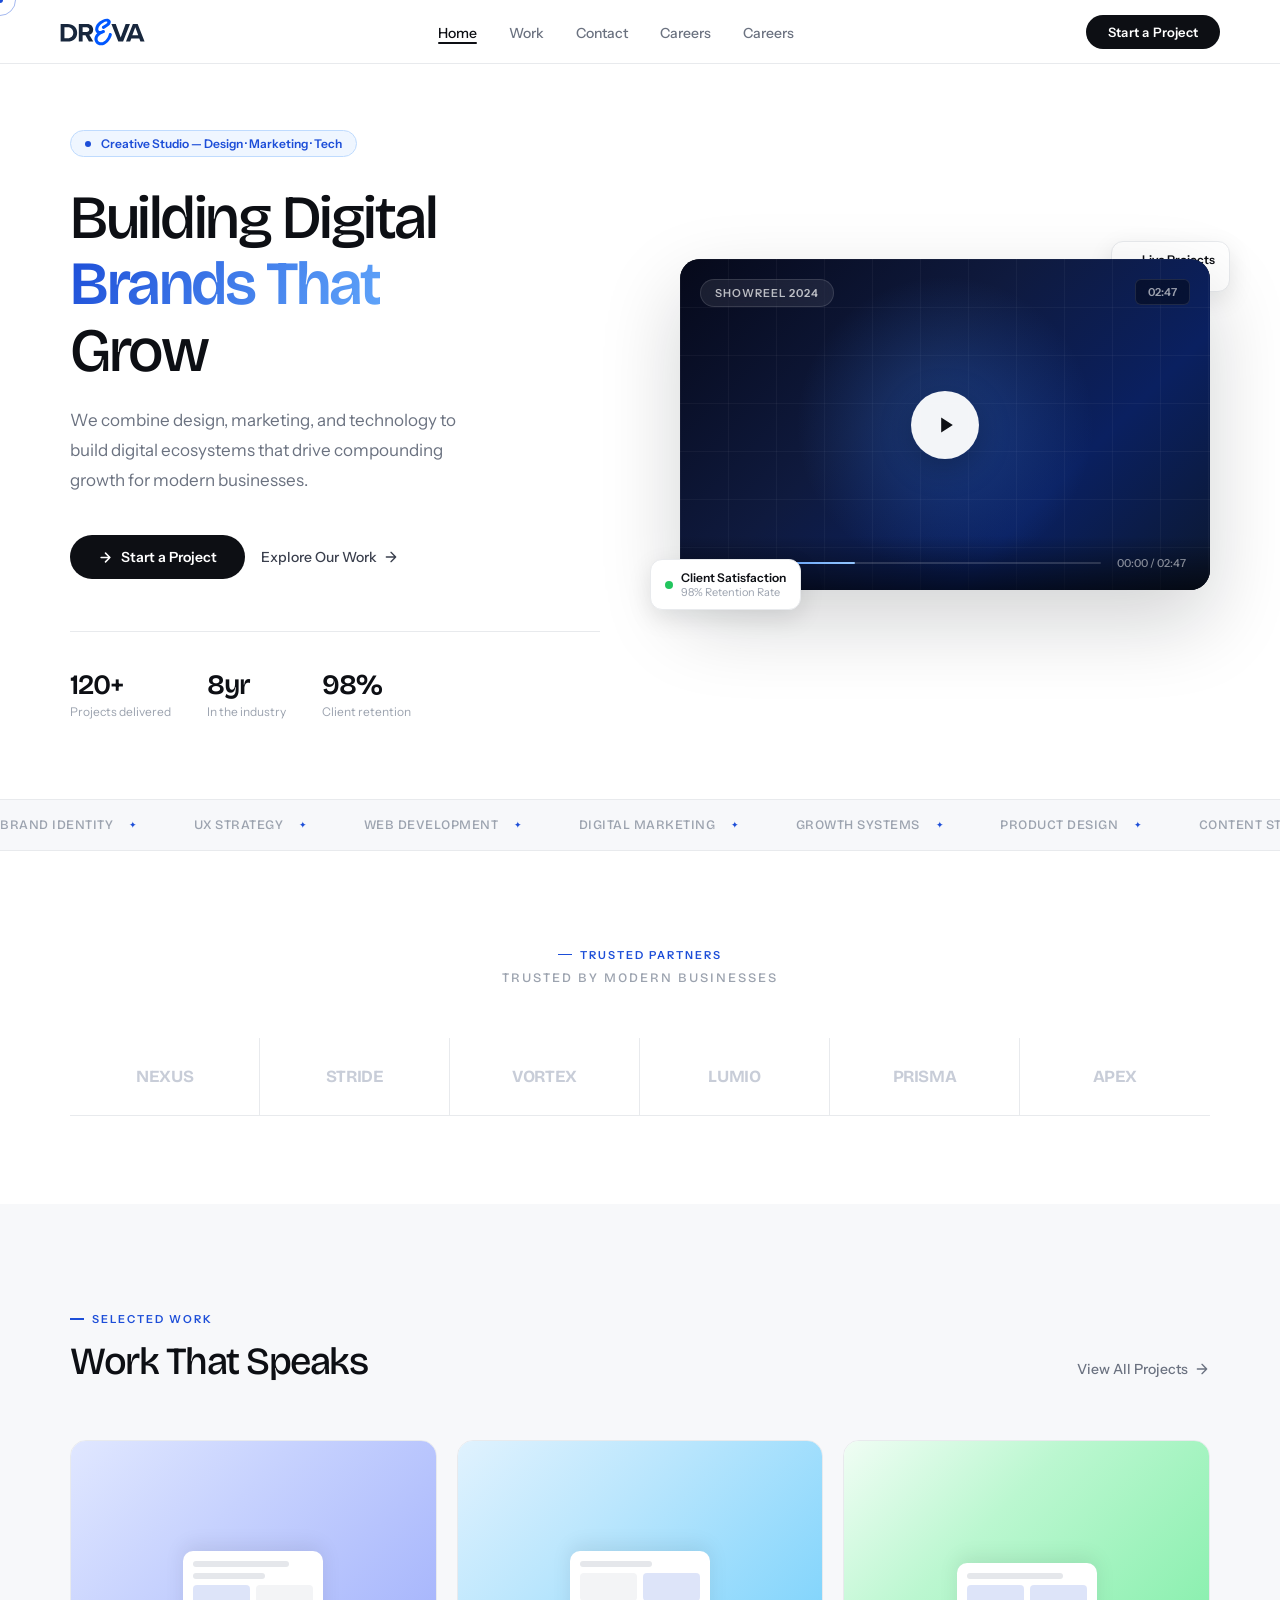
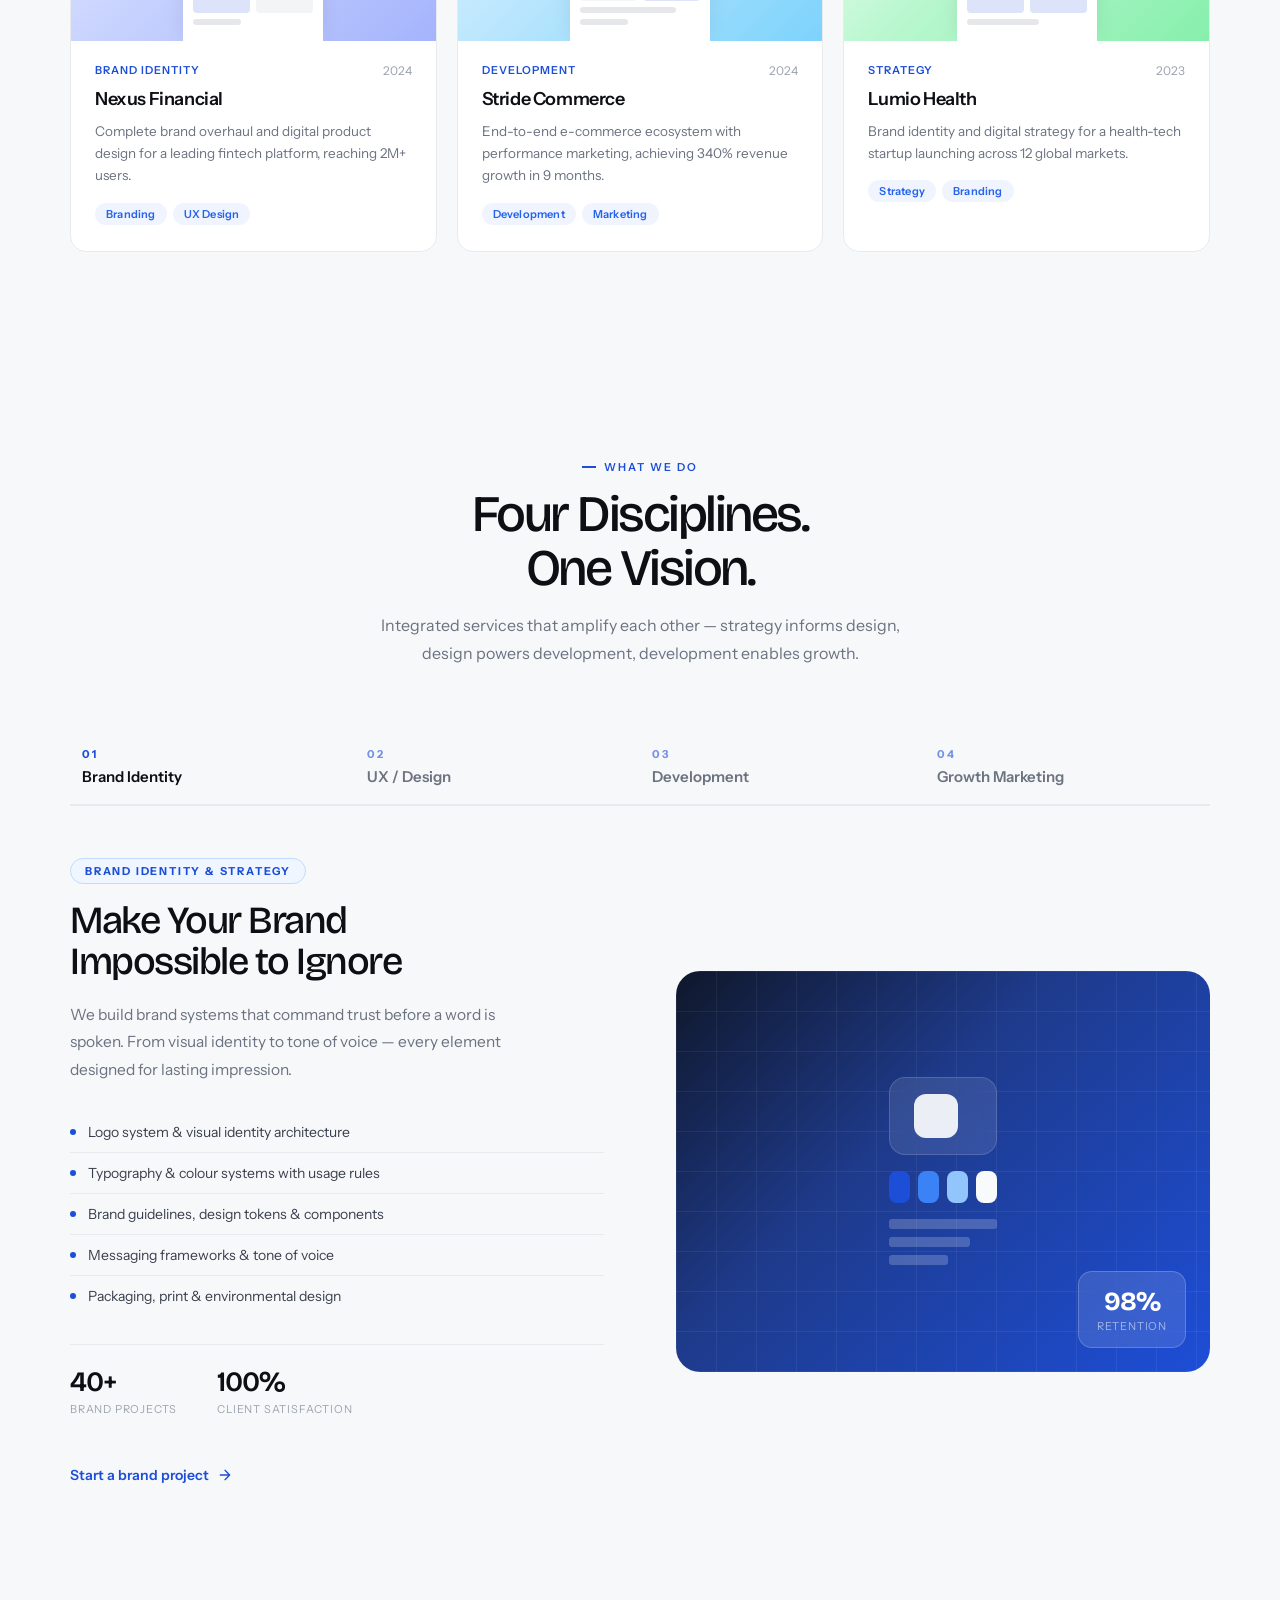
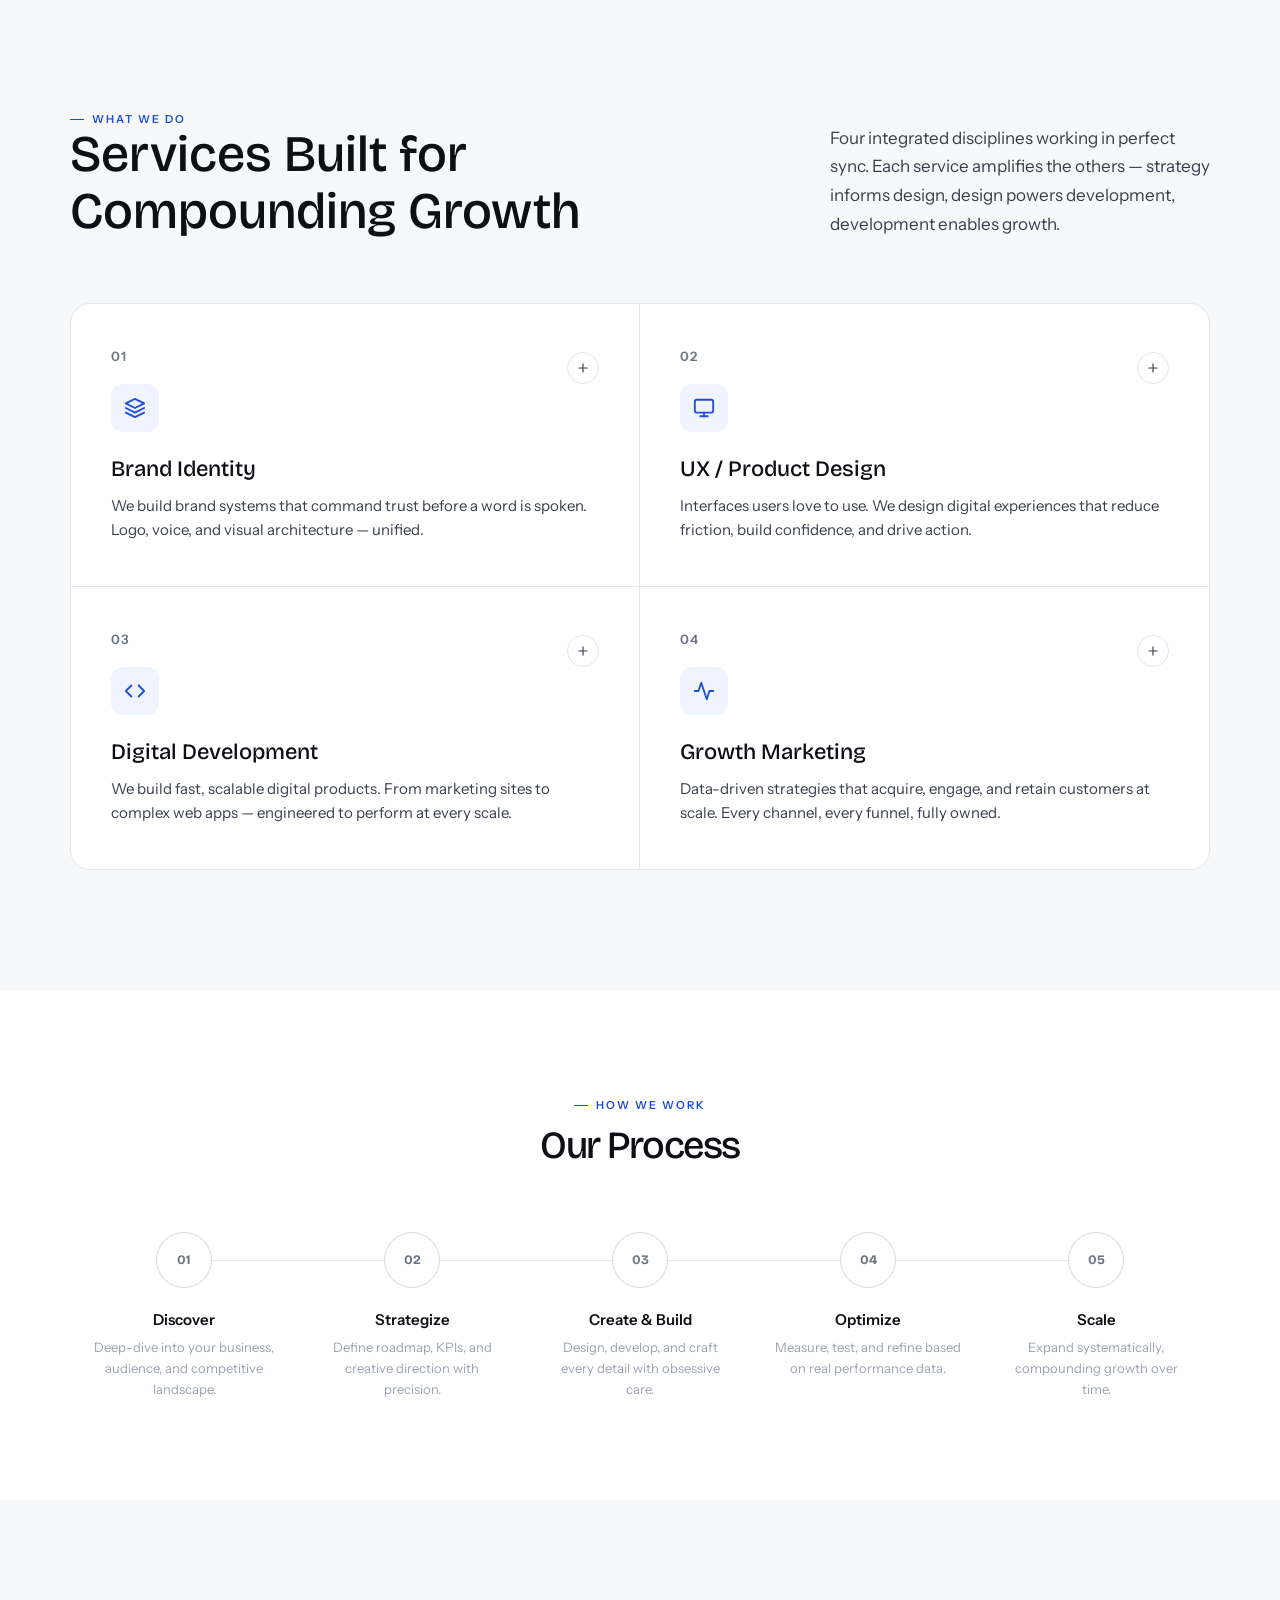
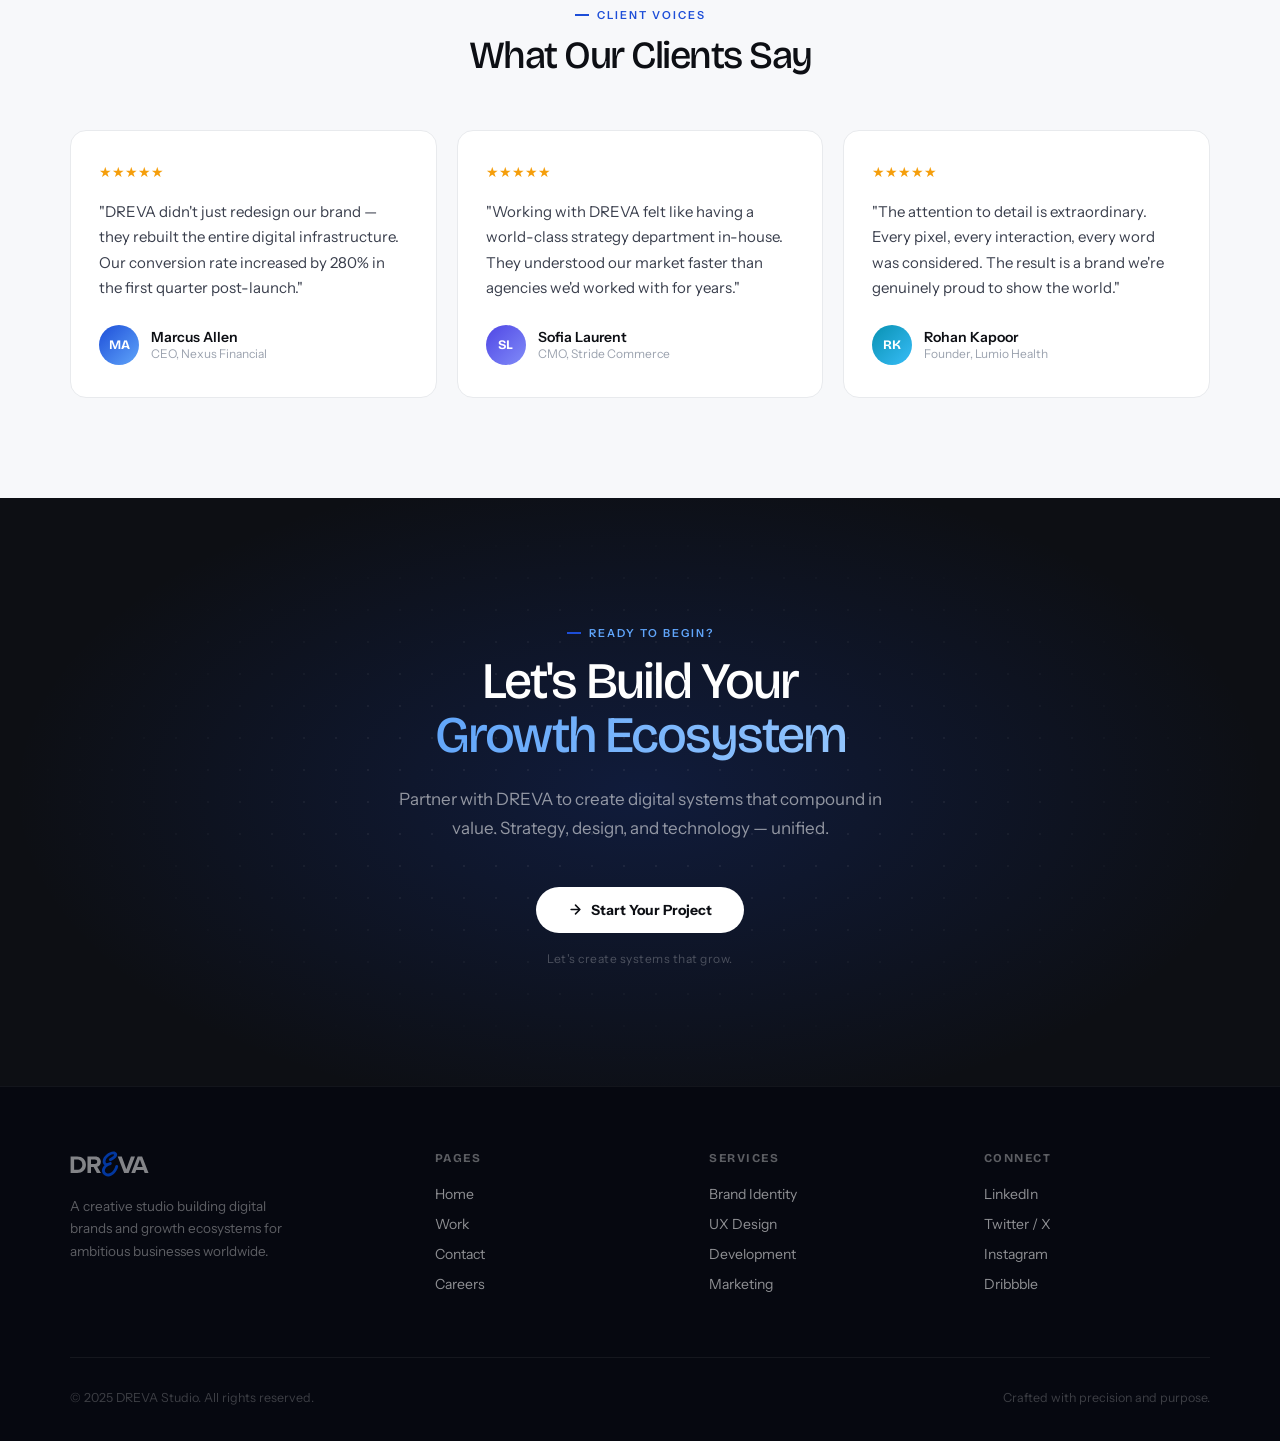
==== commit 7d1742ba: "Update dreva-website (3).html" ====
--- a/dreva-website (3).html
+++ b/dreva-website (3).html
@@ -7,7 +7,10 @@
 <link rel="preconnect" href="https://fonts.googleapis.com">
 <link href="https://fonts.googleapis.com/css2?family=Instrument+Sans:wght@300;400;500;600&family=Bricolage+Grotesque:wght@300;400;500;600;700&display=swap" rel="stylesheet">
 <style>
+/* ─── RESET ─── */
 *,*::before,*::after{box-sizing:border-box;margin:0;padding:0}
+
+/* ─── TOKENS ─── */
 :root{
   --w:#ffffff;--ow:#f7f8fa;--bg2:#f2f4f7;
   --bdr:#e8eaed;--bdr2:#d4d8e0;
@@ -15,76 +18,175 @@
   --blue:#1d4ed8;--blue2:#3b82f6;--bluepale:#eff6ff;--bluebdr:#bfdbfe;
   --tagbg:#f0f4ff;--tagc:#2563eb;
 }
+
 html{scroll-behavior:smooth}
 body{font-family:'Instrument Sans',sans-serif;background:var(--w);color:var(--ink);overflow-x:hidden;cursor:none}
 
-/* CURSOR */
-.cd{width:8px;height:8px;border-radius:50%;background:var(--blue);position:fixed;top:0;left:0;pointer-events:none;z-index:9999;transform:translate(-50%,-50%)}
-.cr{width:32px;height:32px;border-radius:50%;border:1.5px solid rgba(29,78,216,.35);position:fixed;top:0;left:0;pointer-events:none;z-index:9998;transform:translate(-50%,-50%);transition:width .3s,height .3s,border-color .3s}
-.cr.big{width:52px;height:52px;border-color:rgba(29,78,216,.6)}
-
-/* NAV */
-nav{position:fixed;top:0;left:0;right:0;z-index:200;padding:0 60px;height:64px;display:flex;align-items:center;justify-content:space-between;background:rgba(255,255,255,.9);backdrop-filter:blur(18px);border-bottom:1px solid var(--bdr);transition:height .3s}
-nav.sm{height:56px}
-.logo{font-family:'Bricolage Grotesque',sans-serif;font-weight:700;font-size:20px;letter-spacing:-.4px;color:var(--ink);text-decoration:none}
-.logo em{color:var(--blue);font-style:normal}
-.nl{display:flex;gap:36px;list-style:none}
-.nl a{color:var(--ink3);text-decoration:none;font-size:14px;font-weight:500;transition:color .25s}
-.nl a:hover,.nl a.on{color:var(--ink)}
+/* ─── CURSOR ─── */
+#cd{width:6px;height:6px;border-radius:50%;background:var(--blue);position:fixed;top:0;left:0;pointer-events:none;z-index:9999;transform:translate(-50%,-50%);transition:width .2s,height .2s}
+#cr{width:32px;height:32px;border-radius:50%;border:1.5px solid rgba(29,78,216,.4);position:fixed;top:0;left:0;pointer-events:none;z-index:9998;transform:translate(-50%,-50%);transition:width .35s cubic-bezier(.25,1,.5,1),height .35s cubic-bezier(.25,1,.5,1),border-color .3s,background .3s,border-radius .3s}
+#cr.hover{width:48px;height:48px;border-color:rgba(29,78,216,.7)}
+#cr.view{width:80px;height:80px;background:var(--ink);border-color:var(--ink)}
+
+/* ─── PAGE TRANSITION VEIL ─── */
+#veil{
+  position:fixed;inset:0;z-index:8000;pointer-events:none;
+  background:rgba(255,255,255,0);
+  backdrop-filter:blur(0px);
+  -webkit-backdrop-filter:blur(0px);
+  opacity:0;
+  transition:opacity .4s ease, backdrop-filter .4s ease, -webkit-backdrop-filter .4s ease, background .4s ease;
+  display:flex;align-items:center;justify-content:center;
+}
+#veil.active{
+  opacity:1;pointer-events:all;
+  backdrop-filter:blur(20px);
+  -webkit-backdrop-filter:blur(20px);
+  background:rgba(255,255,255,.6);
+}
+#veil-e{
+  width:110px;height:110px;
+  opacity:0;transform:scale(.55) rotate(-40deg);
+  transition:opacity .35s ease .06s,transform .55s cubic-bezier(.25,1,.5,1) .06s;
+  pointer-events:none;
+}
+#veil.active #veil-e{opacity:1;transform:scale(1) rotate(0deg)}
+
+/* logo hover animation */
+.nav-logo .logo-spiral{
+  transition:transform .55s cubic-bezier(.25,1,.5,1),filter .4s ease;
+  transform-origin:50% 50%;
+}
+.nav-logo-svg{transition:transform .4s cubic-bezier(.25,1,.5,1)}
+.nav-logo:hover .nav-logo-svg{transform:scale(1.05)}
+.nav-logo .logo-spiral{transform-origin:630px 219px;transition:transform .6s cubic-bezier(.25,1,.5,1),filter .4s}
+.nav-logo:hover .logo-spiral{
+  transform:rotate(180deg) scale(1.08);
+  filter:drop-shadow(0 0 12px rgba(0,87,255,.6));
+}
+.nav-logo .logo-letters path{transition:fill .35s ease}
+.nav-logo:hover .logo-letters path{fill:#1d4ed8}
+
+/* ─── SCROLL PROGRESS ─── */
+#sprog{position:fixed;top:0;left:0;height:2px;background:linear-gradient(90deg,var(--blue),#60a5fa);z-index:7000;width:0;pointer-events:none;transition:width .05s linear}
+
+/* ─── NAV ─── */
+nav{position:fixed;top:0;left:0;right:0;z-index:500;height:64px;padding:0 60px;display:flex;align-items:center;justify-content:space-between;background:rgba(255,255,255,.92);backdrop-filter:blur(20px);-webkit-backdrop-filter:blur(20px);border-bottom:1px solid var(--bdr);transition:height .3s,background .3s,border-color .3s}
+nav.scrolled{height:56px}
+nav.on-dark{background:rgba(6,8,16,.88);border-bottom-color:rgba(255,255,255,.08)}
+nav.on-dark .nl a{color:rgba(255,255,255,.6)}
+nav.on-dark .nl a:hover,nav.on-dark .nl a.active{color:#fff}
+nav.on-dark .npill{background:#fff;color:var(--ink)}
+nav.on-dark .hamburger span{background:#fff}
+
+.nav-logo{display:inline-flex;align-items:center;text-decoration:none;cursor:none}
+.nav-logo svg{height:28px;width:auto}
+
+.nl{display:flex;gap:32px;list-style:none;align-items:center}
+.nl a{color:var(--ink3);text-decoration:none;font-size:14px;font-weight:500;transition:color .2s;position:relative;cursor:none}
+.nl a::after{content:'';position:absolute;bottom:-2px;left:0;right:100%;height:1.5px;background:var(--ink);border-radius:2px;transition:right .3s cubic-bezier(.25,1,.5,1)}
+.nl a:hover::after,.nl a.active::after{right:0}
+.nl a:hover,.nl a.active{color:var(--ink)}
+
 .npill{background:var(--ink);color:#fff;padding:9px 22px;border-radius:100px;font-size:13px;font-weight:600;text-decoration:none;cursor:none;transition:background .25s,box-shadow .25s;letter-spacing:.2px}
 .npill:hover{background:var(--blue);box-shadow:0 4px 20px rgba(29,78,216,.3)}
 
-/* PAGES */
-.page{display:none}.page.active{display:block}
-
-/* REVEAL */
-.rv{opacity:0;transform:translateY(28px);transition:opacity .7s ease,transform .7s ease}
+/* ─── HAMBURGER ─── */
+.hamburger{display:none;flex-direction:column;gap:5px;background:none;border:none;padding:4px;cursor:none;align-items:flex-end}
+.hamburger span{display:block;height:1.5px;background:var(--ink);border-radius:2px;transition:all .35s cubic-bezier(.25,1,.5,1)}
+.hamburger span:nth-child(1){width:22px}
+.hamburger span:nth-child(2){width:15px}
+.hamburger span:nth-child(3){width:22px}
+.hamburger.open span:nth-child(1){width:20px;transform:translateY(6.5px) rotate(45deg)}
+.hamburger.open span:nth-child(2){opacity:0;transform:translateX(8px)}
+.hamburger.open span:nth-child(3){width:20px;transform:translateY(-6.5px) rotate(-45deg)}
+
+/* ─── MOBILE MENU ─── */
+#mob{
+  position:fixed;inset:0;z-index:450;
+  background:var(--w);
+  display:flex;flex-direction:column;justify-content:center;
+  padding:80px 32px 48px;
+  opacity:0;pointer-events:none;
+  transform:translateY(-10px);
+  transition:opacity .38s cubic-bezier(.25,1,.5,1),transform .38s cubic-bezier(.25,1,.5,1);
+}
+#mob.open{opacity:1;pointer-events:all;transform:none}
+.mob-links{list-style:none;margin-bottom:44px}
+.mob-links li{border-bottom:1px solid var(--bdr)}
+.mob-links a{
+  display:flex;justify-content:space-between;align-items:center;
+  padding:20px 0;
+  font-family:'Bricolage Grotesque',sans-serif;
+  font-size:clamp(28px,7vw,44px);font-weight:500;letter-spacing:-1.5px;
+  color:var(--ink);text-decoration:none;
+  transform:translateY(28px);opacity:0;
+  transition:color .2s,transform .5s cubic-bezier(.25,1,.5,1),opacity .5s ease;
+}
+#mob.open .mob-links a{transform:none;opacity:1}
+#mob.open .mob-links li:nth-child(1) a{transition-delay:.06s}
+#mob.open .mob-links li:nth-child(2) a{transition-delay:.1s}
+#mob.open .mob-links li:nth-child(3) a{transition-delay:.14s}
+.mob-links a:hover{color:var(--blue)}
+.mob-links .arr{opacity:.2;transition:all .2s}
+.mob-links a:hover .arr{opacity:1;transform:translateX(4px)}
+.mob-footer{opacity:0;transform:translateY(12px);transition:all .4s .2s cubic-bezier(.25,1,.5,1)}
+#mob.open .mob-footer{opacity:1;transform:none}
+.mob-meta{display:flex;gap:18px;margin-top:20px;flex-wrap:wrap}
+.mob-meta a{font-size:13px;color:var(--ink4);text-decoration:none;transition:color .2s}
+.mob-meta a:hover{color:var(--blue)}
+
+/* ─── PAGES ─── */
+.page{display:none}
+.page.active{display:block}
+
+/* ─── SCROLL REVEAL ─── */
+.rv{opacity:0;transform:translateY(24px);transition:opacity .65s ease,transform .65s cubic-bezier(.25,1,.5,1)}
 .rv.in{opacity:1;transform:none}
 .d1{transition-delay:.1s}.d2{transition-delay:.2s}.d3{transition-delay:.3s}.d4{transition-delay:.4s}
 
-/* SHARED */
+/* ─── SHARED LAYOUT ─── */
 .w{max-width:1260px;margin:0 auto;width:100%;padding:0 60px}
 .lbl{font-size:11px;font-weight:600;letter-spacing:2px;text-transform:uppercase;color:var(--blue);display:inline-flex;align-items:center;gap:8px}
-.lbl::before{content:'';width:16px;height:1.5px;background:var(--blue);display:block}
+.lbl::before{content:'';width:14px;height:1.5px;background:var(--blue);display:block;flex-shrink:0}
 h1,h2,h3,h4{font-family:'Bricolage Grotesque',sans-serif}
 
-/* ── HERO ── */
+/* ─── HERO ─── */
 .hero{padding:130px 0 0;background:var(--w);overflow:hidden}
 .htop{padding:0 60px;max-width:1260px;margin:0 auto;display:grid;grid-template-columns:1fr 1fr;gap:80px;align-items:center}
-.hkick{display:inline-flex;align-items:center;gap:10px;background:var(--bluepale);border:1px solid var(--bluebdr);padding:5px 14px;border-radius:100px;font-size:12px;font-weight:600;color:var(--blue);margin-bottom:28px;animation:fup .7s ease both}
+.hkick{display:inline-flex;align-items:center;gap:10px;background:var(--bluepale);border:1px solid var(--bluebdr);padding:5px 14px;border-radius:100px;font-size:12px;font-weight:600;color:var(--blue);margin-bottom:28px}
 .hpulse{width:6px;height:6px;border-radius:50%;background:var(--blue);animation:blink 2s infinite}
 @keyframes blink{0%,100%{opacity:1}50%{opacity:.3}}
-@keyframes fup{from{opacity:0;transform:translateY(24px)}to{opacity:1;transform:none}}
-.hero h1{font-size:clamp(40px,4.8vw,68px);font-weight:500;line-height:1.08;letter-spacing:-2.5px;color:var(--ink);animation:fup .7s .08s ease both}
+.hero h1{font-size:clamp(40px,4.8vw,68px);font-weight:500;line-height:1.08;letter-spacing:-2.5px;color:var(--ink)}
 .hero h1 strong{font-weight:600;background:linear-gradient(120deg,var(--blue) 0%,#60a5fa 100%);-webkit-background-clip:text;-webkit-text-fill-color:transparent;background-clip:text}
-.hsub{margin-top:22px;color:var(--ink3);font-size:17px;line-height:1.75;max-width:420px;animation:fup .7s .16s ease both}
-.hctas{display:flex;align-items:center;gap:16px;margin-top:40px;animation:fup .7s .24s ease both}
+.hsub{margin-top:22px;color:var(--ink3);font-size:17px;line-height:1.75;max-width:420px}
+.hctas{display:flex;align-items:center;gap:16px;margin-top:40px}
 .bdark{background:var(--ink);color:#fff;padding:13px 28px;border-radius:100px;font-size:14px;font-weight:600;text-decoration:none;cursor:none;display:inline-flex;align-items:center;gap:8px;transition:background .25s,box-shadow .25s}
 .bdark:hover{background:var(--blue);box-shadow:0 8px 28px rgba(29,78,216,.28)}
 .bghost{color:var(--ink2);font-size:14px;font-weight:500;text-decoration:none;cursor:none;display:inline-flex;align-items:center;gap:6px;transition:color .25s}
 .bghost:hover{color:var(--blue)}
-.bghost svg,.link-arr svg{transition:transform .25s}
+.bghost svg{transition:transform .25s}
 .bghost:hover svg{transform:translateX(3px)}
-.hstats{display:flex;gap:36px;margin-top:52px;padding-top:36px;border-top:1px solid var(--bdr);animation:fup .7s .32s ease both}
+.hstats{display:flex;gap:36px;margin-top:52px;padding-top:36px;border-top:1px solid var(--bdr)}
 .snum{font-family:'Bricolage Grotesque',sans-serif;font-size:28px;font-weight:600;color:var(--ink);letter-spacing:-1px}
 .slbl{font-size:12px;color:var(--ink4);margin-top:2px}
 
 /* REEL */
-.reel-col{animation:fup .7s .32s ease both}
+.reel-col{position:relative}
 .reel-outer{position:relative}
-.reel-card{border-radius:20px;overflow:hidden;background:var(--ink);border:1px solid rgba(255,255,255,.08);position:relative;aspect-ratio:16/10;box-shadow:0 32px 80px rgba(13,15,20,.18),0 4px 16px rgba(13,15,20,.08);cursor:none;transition:transform .4s ease,box-shadow .4s ease}
+.reel-card{border-radius:20px;overflow:hidden;background:var(--ink);position:relative;aspect-ratio:16/10;box-shadow:0 32px 80px rgba(13,15,20,.18);cursor:none;transition:transform .4s ease,box-shadow .4s ease}
 .reel-card:hover{transform:translateY(-6px);box-shadow:0 44px 100px rgba(13,15,20,.22)}
 .rbg{position:absolute;inset:0;background:linear-gradient(135deg,#06091a 0%,#0f1a3e 40%,#0a2060 70%,#0c1830 100%)}
 .rgrid{position:absolute;inset:0;background-image:linear-gradient(rgba(255,255,255,.04) 1px,transparent 1px),linear-gradient(90deg,rgba(255,255,255,.04) 1px,transparent 1px);background-size:48px 48px}
 .rglow{position:absolute;width:300px;height:300px;border-radius:50%;background:radial-gradient(circle,rgba(59,130,246,.3) 0%,transparent 70%);top:50%;left:50%;transform:translate(-50%,-50%);animation:gp 4s ease-in-out infinite}
 @keyframes gp{0%,100%{opacity:.6;transform:translate(-50%,-50%) scale(1)}50%{opacity:1;transform:translate(-50%,-50%) scale(1.15)}}
 .rlbl{position:absolute;top:20px;left:20px;background:rgba(255,255,255,.08);backdrop-filter:blur(12px);border:1px solid rgba(255,255,255,.12);padding:6px 14px;border-radius:100px;font-size:11px;font-weight:600;color:rgba(255,255,255,.7);letter-spacing:1px;text-transform:uppercase}
-.rdur{position:absolute;top:20px;right:20px;background:rgba(0,0,0,.4);backdrop-filter:blur(12px);border:1px solid rgba(255,255,255,.1);padding:5px 12px;border-radius:6px;font-size:11px;font-weight:600;color:rgba(255,255,255,.6);font-family:'Bricolage Grotesque',sans-serif}
-.rplay{position:absolute;top:50%;left:50%;transform:translate(-50%,-50%);width:72px;height:72px;border-radius:50%;background:rgba(255,255,255,.95);display:flex;align-items:center;justify-content:center;transition:transform .3s ease;box-shadow:0 8px 32px rgba(0,0,0,.3)}
-.reel-card:hover .rplay{transform:translate(-50%,-50%) scale(1.08)}
-.rplay svg{width:22px;height:22px;color:var(--ink);margin-left:3px}
-.rbot{position:absolute;bottom:0;left:0;right:0;padding:20px 24px;background:linear-gradient(to top,rgba(0,0,0,.6) 0%,transparent 100%);display:flex;align-items:center;justify-content:space-between}
-.rprog{flex:1;height:2px;background:rgba(255,255,255,.15);border-radius:2px;margin-right:16px;overflow:hidden}
+.rdur{position:absolute;top:20px;right:20px;background:rgba(0,0,0,.4);backdrop-filter:blur(12px);border:1px solid rgba(255,255,255,.1);padding:5px 12px;border-radius:6px;font-size:11px;font-weight:600;color:rgba(255,255,255,.6)}
+.rplay{position:absolute;top:50%;left:50%;transform:translate(-50%,-50%);width:68px;height:68px;border-radius:50%;background:rgba(255,255,255,.95);display:flex;align-items:center;justify-content:center;transition:transform .3s;box-shadow:0 8px 32px rgba(0,0,0,.3)}
+.reel-card:hover .rplay{transform:translate(-50%,-50%) scale(1.1)}
+.rplay svg{width:20px;height:20px;color:var(--ink);margin-left:3px}
+.rbot{position:absolute;bottom:0;left:0;right:0;padding:20px 24px;background:linear-gradient(to top,rgba(0,0,0,.6),transparent);display:flex;align-items:center}
+.rprog{flex:1;height:2px;background:rgba(255,255,255,.15);border-radius:2px;margin-right:16px}
 .rprogb{height:100%;width:38%;background:linear-gradient(90deg,var(--blue2),#93c5fd);border-radius:2px}
 .rtime{font-size:11px;color:rgba(255,255,255,.5);font-weight:500}
 .rchip{position:absolute;background:white;border:1px solid var(--bdr);border-radius:12px;padding:10px 14px;box-shadow:0 8px 24px rgba(13,15,20,.1);font-size:12px;white-space:nowrap}
@@ -96,10 +198,11 @@
 .csub{font-size:11px;color:var(--ink4)}
 
 /* TICKER */
-.ticker-wrap{margin-top:80px;border-top:1px solid var(--bdr);border-bottom:1px solid var(--bdr);padding:18px 0;overflow:hidden;background:var(--ow)}
-.ticker-track{display:flex;gap:60px;animation:tick 28s linear infinite;white-space:nowrap;width:max-content}
+.ticker-wrap{margin-top:80px;border-top:1px solid var(--bdr);border-bottom:1px solid var(--bdr);padding:17px 0;overflow:hidden;background:var(--ow)}
+.ticker-track{display:flex;gap:56px;animation:tick 28s linear infinite;white-space:nowrap;width:max-content}
+.ticker-track:hover{animation-play-state:paused}
 @keyframes tick{from{transform:translateX(0)}to{transform:translateX(-50%)}}
-.ti{font-family:'Bricolage Grotesque',sans-serif;font-size:13px;font-weight:500;color:var(--ink4);letter-spacing:.5px;text-transform:uppercase;display:flex;align-items:center;gap:18px}
+.ti{font-family:'Bricolage Grotesque',sans-serif;font-size:13px;font-weight:500;color:var(--ink4);letter-spacing:.5px;text-transform:uppercase;display:flex;align-items:center;gap:16px}
 .ti::after{content:'✦';color:var(--blue);font-size:9px}
 
 /* CLIENTS */
@@ -113,18 +216,19 @@
 .wm{font-family:'Bricolage Grotesque',sans-serif;font-weight:700;font-size:17px;color:#c8cdd8;letter-spacing:-.4px;transition:color .25s;user-select:none}
 .ccell:hover .wm{color:#8898b0}
 
-/* SELECTED WORK HOME */
+/* SELECTED WORK */
 .hwsec{padding:100px 0;background:var(--ow)}
 .hwh{display:flex;justify-content:space-between;align-items:flex-end;margin-bottom:56px}
 .hwh h2{font-size:clamp(32px,3vw,46px);font-weight:500;letter-spacing:-1.5px;color:var(--ink);margin-top:12px}
 .link-arr{display:inline-flex;align-items:center;gap:6px;color:var(--ink3);font-size:14px;font-weight:500;text-decoration:none;cursor:none;transition:color .25s;white-space:nowrap;margin-bottom:6px}
 .link-arr:hover{color:var(--blue)}
 .link-arr:hover svg{transform:translateX(4px)}
+.link-arr svg{transition:transform .25s}
 .hwgrid{display:grid;grid-template-columns:repeat(3,1fr);gap:20px}
-.hwcard{background:var(--w);border-radius:16px;border:1px solid var(--bdr);overflow:hidden;transition:transform .35s ease,box-shadow .35s ease,border-color .35s}
+.hwcard{background:var(--w);border-radius:16px;border:1px solid var(--bdr);overflow:hidden;transition:transform .35s ease,box-shadow .35s ease,border-color .35s;cursor:none}
 .hwcard:hover{transform:translateY(-6px);box-shadow:0 20px 50px rgba(13,15,20,.09);border-color:var(--bdr2)}
 .hwthumb{height:200px;position:relative;overflow:hidden}
-.hwthi{width:100%;height:100%;transition:transform .5s ease}
+.hwthi{position:absolute;inset:0;transition:transform .5s ease}
 .hwcard:hover .hwthi{transform:scale(1.04)}
 .th1{background:linear-gradient(135deg,#e0e7ff 0%,#c7d2fe 40%,#a5b4fc 100%)}
 .th2{background:linear-gradient(135deg,#e0f2fe 0%,#bae6fd 40%,#7dd3fc 100%)}
@@ -151,25 +255,15 @@
 .vleft h2{font-size:clamp(32px,3vw,46px);font-weight:500;letter-spacing:-1.5px;color:var(--ink);margin:12px 0 20px}
 .vleft p{color:var(--ink3);font-size:16px;line-height:1.8;max-width:400px}
 .vright{display:flex;flex-direction:column;gap:4px}
-.vrow{display:flex;align-items:center;gap:18px;padding:18px 20px;border-radius:12px;border:1px solid transparent;transition:background .25s,border-color .25s;cursor:default}
+.vrow{display:flex;align-items:center;gap:18px;padding:18px 20px;border-radius:12px;border:1px solid transparent;transition:background .25s,border-color .25s;cursor:default;position:relative;overflow:hidden}
+.vrow::before{content:'';position:absolute;left:0;top:0;bottom:0;width:3px;background:var(--blue);transform:scaleY(0);transform-origin:bottom;transition:transform .3s cubic-bezier(.25,1,.5,1);border-radius:0 2px 2px 0}
 .vrow:hover{background:var(--ow);border-color:var(--bdr)}
+.vrow:hover::before{transform:scaleY(1)}
 .vic{width:38px;height:38px;flex-shrink:0;border-radius:10px;display:flex;align-items:center;justify-content:center;background:var(--bluepale);color:var(--blue)}
 .vic svg{width:17px;height:17px;stroke-width:1.8}
 .vtit{font-size:15px;font-weight:600;color:var(--ink);margin-bottom:2px}
 .vdesc{font-size:13px;color:var(--ink4)}
 
-/* VM */
-.vmsec{padding:88px 0;background:var(--ow)}
-.vmhead{text-align:center;margin-bottom:52px}
-.vmhead h2{font-size:clamp(30px,3vw,44px);font-weight:500;letter-spacing:-1.5px;color:var(--ink);margin-top:10px}
-.vmcards{display:grid;grid-template-columns:1fr 1fr;gap:24px;max-width:960px;margin:0 auto}
-.vmcard{background:var(--w);border-radius:20px;padding:44px 40px;border:1px solid var(--bdr);position:relative;overflow:hidden;box-shadow:0 2px 16px rgba(13,15,20,.05);transition:box-shadow .3s,transform .3s}
-.vmcard:hover{box-shadow:0 12px 40px rgba(13,15,20,.1);transform:translateY(-4px)}
-.vmcard::before{content:'';position:absolute;top:0;left:0;right:0;height:3px;background:linear-gradient(90deg,var(--blue),#60a5fa)}
-.vmicon{width:48px;height:48px;border-radius:13px;background:var(--bluepale);display:flex;align-items:center;justify-content:center;color:var(--blue);margin-bottom:22px}
-.vmicon svg{width:22px;height:22px;stroke-width:1.8}
-.vmcard h3{font-size:21px;font-weight:600;color:var(--ink);margin-bottom:14px;letter-spacing:-.4px}
-.vmcard p{color:var(--ink3);font-size:15px;line-height:1.75}
 
 /* PROCESS */
 .prosec{padding:100px 0;background:var(--w)}
@@ -190,7 +284,8 @@
 .testgrid{display:grid;grid-template-columns:repeat(3,1fr);gap:20px}
 .testcard{background:var(--w);border-radius:16px;padding:32px 28px;border:1px solid var(--bdr);display:flex;flex-direction:column;transition:box-shadow .3s,transform .3s}
 .testcard:hover{box-shadow:0 12px 36px rgba(13,15,20,.08);transform:translateY(-4px)}
-.stars{color:#f59e0b;font-size:14px;margin-bottom:18px}
+.stars{color:#f59e0b;font-size:14px;margin-bottom:18px;transition:letter-spacing .3s}
+.testcard:hover .stars{letter-spacing:2px}
 .ttxt{color:var(--ink2);font-size:15px;line-height:1.7;flex:1;margin-bottom:24px}
 .tauth{display:flex;align-items:center;gap:12px}
 .av{width:40px;height:40px;border-radius:50%;font-family:'Bricolage Grotesque',sans-serif;font-weight:700;font-size:13px;color:white;display:flex;align-items:center;justify-content:center;flex-shrink:0}
@@ -215,11 +310,12 @@
 /* FOOTER */
 footer{background:#060810;padding:64px 0 36px;border-top:1px solid rgba(255,255,255,.05)}
 .ftgrid{display:grid;grid-template-columns:1.4fr 1fr 1fr 1fr;gap:48px;padding-bottom:52px;border-bottom:1px solid rgba(255,255,255,.06)}
-.ftbrand .logo{font-size:21px;display:inline-block;margin-bottom:12px}
-.ftbrand p{color:rgba(255,255,255,.35);font-size:13.5px;line-height:1.7;max-width:220px}
+.ftbrand p{color:rgba(255,255,255,.35);font-size:13.5px;line-height:1.7;max-width:220px;margin-top:14px}
 .ftcol h5{font-family:'Bricolage Grotesque',sans-serif;font-size:12px;font-weight:700;letter-spacing:1.5px;text-transform:uppercase;color:rgba(255,255,255,.35);margin-bottom:20px}
-.ftcol a{display:block;color:rgba(255,255,255,.55);text-decoration:none;font-size:14px;margin-bottom:12px;transition:color .25s}
-.ftcol a:hover{color:white}
+.ftcol a{display:block;color:rgba(255,255,255,.55);text-decoration:none;font-size:14px;margin-bottom:12px;transition:color .2s,padding-left .25s;position:relative;cursor:none}
+.ftcol a::before{content:'→';position:absolute;left:-16px;opacity:0;transform:translateX(-4px);transition:all .25s;font-size:12px}
+.ftcol a:hover{color:white;padding-left:16px}
+.ftcol a:hover::before{opacity:1;transform:none}
 .ftbot{display:flex;justify-content:space-between;align-items:center;padding-top:32px}
 .ftbot p{color:rgba(255,255,255,.22);font-size:12.5px}
 
@@ -227,18 +323,14 @@
 .wphero{padding:160px 0 80px;background:var(--w)}
 .wphero h1{font-size:clamp(40px,5vw,72px);font-weight:500;letter-spacing:-2.5px;color:var(--ink);margin:16px 0 22px;max-width:720px;line-height:1.05}
 .wphero p{color:var(--ink3);font-size:18px;max-width:480px;line-height:1.75}
-
-.wpfbar{background:var(--w);padding:0 0 48px}
+.wpfbar{padding:0 0 48px;background:var(--w)}
 .wpfs{display:flex;gap:10px;flex-wrap:wrap}
 .wfb{padding:8px 20px;border-radius:100px;border:1.5px solid var(--bdr);background:transparent;color:var(--ink3);font-size:13px;font-weight:500;cursor:none;transition:all .25s;font-family:'Instrument Sans',sans-serif}
 .wfb.on,.wfb:hover{background:var(--ink);color:white;border-color:var(--ink)}
-
-/* FEATURED */
 .wpfeat{padding:0 0 80px;background:var(--w)}
 .fc{display:grid;grid-template-columns:1.15fr 1fr;border-radius:20px;overflow:hidden;border:1px solid var(--bdr);transition:box-shadow .35s;margin-bottom:20px;background:var(--w)}
 .fc:hover{box-shadow:0 20px 60px rgba(13,15,20,.1)}
-.fc.flip{direction:rtl}
-.fc.flip>*{direction:ltr}
+.fc.flip{direction:rtl}.fc.flip>*{direction:ltr}
 .fthumb{min-height:360px;position:relative;overflow:hidden}
 .fthi{position:absolute;inset:0;transition:transform .5s ease}
 .fc:hover .fthi{transform:scale(1.04)}
@@ -256,13 +348,11 @@
 .fmn{font-family:'Bricolage Grotesque',sans-serif;font-size:24px;font-weight:600;color:var(--ink);letter-spacing:-1px}
 .fml{font-size:12px;color:var(--ink4);margin-top:2px}
 .fcta{display:inline-flex;align-items:center;gap:8px;color:var(--blue);font-size:14px;font-weight:600;text-decoration:none;cursor:none;transition:gap .25s}
-.fcta:hover{gap:12px}
-
-/* GRID MORE */
+.fcta:hover{gap:14px}
 .wpgsec{padding:20px 0 120px;background:var(--w)}
 .wpglbl{font-size:13px;font-weight:600;color:var(--ink4);margin-bottom:28px;letter-spacing:.5px}
 .wpg{display:grid;grid-template-columns:repeat(3,1fr);gap:20px}
-.wgc{background:var(--w);border-radius:16px;border:1px solid var(--bdr);overflow:hidden;transition:transform .3s,box-shadow .3s,border-color .3s}
+.wgc{background:var(--w);border-radius:16px;border:1px solid var(--bdr);overflow:hidden;transition:transform .3s,box-shadow .3s,border-color .3s;cursor:none}
 .wgc:hover{transform:translateY(-5px);box-shadow:0 16px 44px rgba(13,15,20,.09);border-color:var(--bdr2)}
 .wgth{height:180px;position:relative;overflow:hidden}
 .wgthi{position:absolute;inset:0;transition:transform .5s;display:flex;align-items:center;justify-content:center}
@@ -304,7 +394,8 @@
 .cpfh p{font-size:14px;color:var(--ink4);margin-bottom:32px}
 .frow{display:grid;grid-template-columns:1fr 1fr;gap:18px}
 .fg{margin-bottom:20px}
-.fg label{display:block;font-size:12px;font-weight:600;text-transform:uppercase;letter-spacing:1px;color:var(--ink3);margin-bottom:8px}
+.fg label{display:block;font-size:12px;font-weight:600;text-transform:uppercase;letter-spacing:1px;color:var(--ink3);margin-bottom:8px;transition:color .2s}
+.fg:focus-within label{color:var(--blue)}
 .fg input,.fg select,.fg textarea{width:100%;background:var(--ow);border:1.5px solid var(--bdr);border-radius:10px;padding:13px 16px;color:var(--ink);font-family:'Instrument Sans',sans-serif;font-size:14px;outline:none;transition:border-color .25s,box-shadow .25s;-webkit-appearance:none}
 .fg select{cursor:none}
 .fg select option{background:white}
@@ -315,11 +406,115 @@
 .fsbtn:hover{background:var(--blue);box-shadow:0 8px 28px rgba(29,78,216,.28)}
 .fsok{display:none;text-align:center;padding:20px;color:var(--blue);font-weight:600;font-size:16px;background:var(--bluepale);border-radius:12px;margin-top:12px}
 
-/* RESPONSIVE */
+/* ─── CASE STUDY PAGE ─── */
+.cs-cover{min-height:100vh;position:relative;display:flex;flex-direction:column;justify-content:flex-end;padding-bottom:80px;overflow:hidden}
+.cs-cover-bg{position:absolute;inset:0;transition:background .5s ease}
+.cs-cover-noise{position:absolute;inset:0;opacity:.04;background-image:url("data:image/svg+xml,%3Csvg viewBox='0 0 200 200' xmlns='http://www.w3.org/2000/svg'%3E%3Cfilter id='n'%3E%3CfeTurbulence type='fractalNoise' baseFrequency='0.9' numOctaves='4' stitchTiles='stitch'/%3E%3C/filter%3E%3Crect width='100%25' height='100%25' filter='url(%23n)'/%3E%3C/svg%3E");background-size:200px}
+.cs-cover-overlay{position:absolute;inset:0;background:linear-gradient(to bottom,rgba(0,0,0,.15) 0%,rgba(0,0,0,.55) 100%)}
+.cs-cover-inner{position:relative;z-index:2;padding-top:120px;display:grid;grid-template-columns:1fr 1fr;gap:60px;align-items:flex-end}
+.cs-back{display:inline-flex;align-items:center;gap:8px;color:rgba(255,255,255,.7);font-size:13px;font-weight:500;cursor:none;transition:color .2s;margin-bottom:40px;grid-column:1/-1}
+.cs-back:hover{color:white}
+.cs-cover-meta{display:flex;align-items:center;gap:10px;margin-bottom:20px}
+.cs-industry{font-size:12px;font-weight:600;color:rgba(255,255,255,.6);text-transform:uppercase;letter-spacing:1.5px}
+.cs-divider{color:rgba(255,255,255,.3)}
+.cs-tags-cover{font-size:12px;color:rgba(255,255,255,.5);letter-spacing:.5px}
+.cs-cover-title{font-size:clamp(42px,5vw,72px);font-weight:500;letter-spacing:-2.5px;color:white;line-height:1.04;margin-bottom:18px}
+.cs-cover-tagline{font-size:18px;color:rgba(255,255,255,.65);line-height:1.65;margin-bottom:40px;max-width:480px}
+.cs-cover-metrics{display:flex;gap:40px}
+.cs-metric-n{font-family:'Bricolage Grotesque',sans-serif;font-size:32px;font-weight:600;color:white;letter-spacing:-1px}
+.cs-metric-l{font-size:12px;color:rgba(255,255,255,.5);margin-top:4px;letter-spacing:.5px;text-transform:uppercase}
+.cs-cover-card{width:100%;aspect-ratio:4/3;border-radius:20px;position:relative;overflow:hidden;box-shadow:0 32px 80px rgba(0,0,0,.35);transform:perspective(1000px) rotateY(-8deg) rotateX(4deg);transition:transform .5s ease}
+.cs-cover-card:hover{transform:perspective(1000px) rotateY(-2deg) rotateX(1deg) scale(1.02)}
+.cs-cover-card-bg{position:absolute;inset:0}
+.cs-cover-card-grid{position:absolute;inset:0;background-image:linear-gradient(rgba(255,255,255,.06) 1px,transparent 1px),linear-gradient(90deg,rgba(255,255,255,.06) 1px,transparent 1px);background-size:40px 40px}
+.cs-cover-card-logo{position:absolute;top:50%;left:50%;transform:translate(-50%,-50%);font-family:'Bricolage Grotesque',sans-serif;font-size:52px;font-weight:800;color:white;letter-spacing:-3px;opacity:.9}
+.cs-cover-card-label{position:absolute;bottom:20px;left:20px;background:rgba(255,255,255,.12);backdrop-filter:blur(12px);border:1px solid rgba(255,255,255,.2);padding:6px 14px;border-radius:100px;font-size:11px;font-weight:600;color:rgba(255,255,255,.7);letter-spacing:1px;text-transform:uppercase}
+.cs-scroll-hint{position:absolute;bottom:32px;left:50%;transform:translateX(-50%);display:flex;flex-direction:column;align-items:center;gap:8px;color:rgba(255,255,255,.4);font-size:11px;letter-spacing:2px;text-transform:uppercase;z-index:2}
+.cs-scroll-line{width:1px;height:40px;background:linear-gradient(to bottom,transparent,rgba(255,255,255,.4));animation:scrl 2s ease-in-out infinite}
+@keyframes scrl{0%,100%{transform:scaleY(1);opacity:.5}50%{transform:scaleY(.5);opacity:1}}
+
+/* Case overview */
+.cs-overview{padding:100px 0;background:var(--w)}
+.cs-ov-grid{display:grid;grid-template-columns:1fr 1fr;gap:80px;align-items:flex-start}
+.cs-section-h{font-size:clamp(28px,3vw,40px);font-weight:500;letter-spacing:-1.5px;color:var(--ink);margin:14px 0 20px}
+.cs-ov-body{color:var(--ink3);font-size:16px;line-height:1.8}
+.cs-ov-stat-grid{display:grid;grid-template-columns:1fr 1fr;gap:24px}
+.cs-ov-stat{background:var(--ow);border-radius:14px;padding:24px;border:1px solid var(--bdr)}
+.cs-ov-stat-n{font-family:'Bricolage Grotesque',sans-serif;font-size:28px;font-weight:600;color:var(--blue);letter-spacing:-1px}
+.cs-ov-stat-l{font-size:12px;color:var(--ink4);margin-top:4px;line-height:1.4}
+
+/* Case full-width image */
+.cs-img-full{padding:0}
+.cs-img-full-inner{height:520px;position:relative;overflow:hidden}
+.cs-img-full-bg{position:absolute;inset:0;background-size:cover;background-position:center;transition:transform .5s ease}
+.cs-img-full:hover .cs-img-full-bg{transform:scale(1.03)}
+.cs-img-full-overlay{position:absolute;inset:0;background:linear-gradient(to bottom,transparent 60%,rgba(0,0,0,.4) 100%)}
+.cs-img-caption{position:absolute;bottom:24px;left:50%;transform:translateX(-50%);background:rgba(0,0,0,.4);backdrop-filter:blur(12px);border:1px solid rgba(255,255,255,.15);padding:8px 18px;border-radius:100px;font-size:12px;color:rgba(255,255,255,.8);white-space:nowrap;letter-spacing:.5px}
+
+/* Case insight */
+.cs-insight{padding:100px 0;background:var(--ow)}
+.cs-insight-inner{max-width:760px;margin:0 auto;text-align:center}
+.cs-quote{font-family:'Bricolage Grotesque',sans-serif;font-size:clamp(18px,2.2vw,26px);font-weight:400;color:var(--ink);line-height:1.5;letter-spacing:-.5px;font-style:italic;margin:20px 0 16px}
+.cs-quote-attr{font-size:13px;color:var(--ink4);font-weight:500;letter-spacing:.5px}
+
+/* Case process */
+.cs-process{padding:100px 0;background:var(--w)}
+.cs-proc-head{margin-bottom:52px}
+.cs-proc-steps{display:flex;flex-direction:column;gap:0}
+.cs-proc-step{display:grid;grid-template-columns:80px 1fr;gap:32px;align-items:flex-start;padding:32px 0;border-bottom:1px solid var(--bdr)}
+.cs-proc-step:last-child{border-bottom:none}
+.cs-proc-num{font-family:'Bricolage Grotesque',sans-serif;font-size:13px;font-weight:700;color:var(--ink4);letter-spacing:1px;padding-top:4px}
+.cs-proc-title{font-size:18px;font-weight:600;color:var(--ink);letter-spacing:-.3px;margin-bottom:10px}
+.cs-proc-desc{font-size:15px;color:var(--ink3);line-height:1.75}
+
+/* Case image grid */
+.cs-img-grid-section{padding:60px 0;background:var(--ow)}
+.cs-img-grid{display:grid;grid-template-columns:1fr 1fr;gap:16px}
+.cs-img-grid-right{display:flex;flex-direction:column;gap:16px}
+.cs-img-grid-item{position:relative;border-radius:16px;overflow:hidden}
+.cs-ig-tall{min-height:420px}
+.cs-img-grid-right .cs-img-grid-item{flex:1}
+.cs-ig-bg{position:absolute;inset:0;background-size:cover;background-position:center;transition:transform .5s ease}
+.cs-img-grid-item:hover .cs-ig-bg{transform:scale(1.04)}
+.cs-ig-label{position:absolute;bottom:16px;left:16px;background:rgba(0,0,0,.35);backdrop-filter:blur(10px);border:1px solid rgba(255,255,255,.12);padding:6px 14px;border-radius:100px;font-size:11px;color:rgba(255,255,255,.8);letter-spacing:.5px}
+
+/* Case results */
+.cs-results{padding:100px 0;background:var(--w)}
+.cs-res-head{margin-bottom:52px}
+.cs-res-grid{display:grid;grid-template-columns:repeat(4,1fr);gap:20px}
+.cs-res-card{background:var(--ow);border-radius:16px;padding:32px 28px;border:1px solid var(--bdr);transition:transform .3s,box-shadow .3s}
+.cs-res-card:hover{transform:translateY(-4px);box-shadow:0 12px 36px rgba(13,15,20,.08)}
+.cs-res-n{font-family:'Bricolage Grotesque',sans-serif;font-size:36px;font-weight:600;color:var(--blue);letter-spacing:-1.5px;margin-bottom:8px}
+.cs-res-title{font-size:15px;font-weight:600;color:var(--ink);margin-bottom:10px}
+.cs-res-desc{font-size:13px;color:var(--ink3);line-height:1.6}
+
+/* Case testimonial */
+.cs-testi{padding:100px 0;background:var(--ow)}
+.cs-testi-inner{max-width:820px;margin:0 auto;text-align:center}
+.cs-testi-quote{font-family:'Bricolage Grotesque',sans-serif;font-size:clamp(18px,2vw,24px);font-weight:400;color:var(--ink);line-height:1.55;letter-spacing:-.4px;margin-bottom:32px;font-style:italic}
+.cs-testi-auth{display:inline-flex;align-items:center;gap:14px;justify-content:center}
+
+/* Case next */
+.cs-next{padding:80px 0;background:var(--ink)}
+.cs-next-inner{display:flex;align-items:center;justify-content:space-between}
+.cs-next-left .lbl{color:rgba(255,255,255,.4)}
+.cs-next-left .lbl::before{background:rgba(255,255,255,.4)}
+.cs-next-title{font-family:'Bricolage Grotesque',sans-serif;font-size:clamp(24px,3vw,40px);font-weight:500;color:white;letter-spacing:-1px;margin-top:12px;cursor:none;transition:color .2s}
+.cs-next-title:hover{color:#60a5fa}
+.cs-next-sub{color:rgba(255,255,255,.4);font-size:14px;margin-top:6px}
+
+/* ─── RIPPLE ─── */
+.ripple{position:absolute;border-radius:50%;background:rgba(255,255,255,.25);transform:scale(0);animation:rip .6s ease-out forwards;pointer-events:none}
+@keyframes rip{to{transform:scale(4);opacity:0}}
+
+/* ─── RESPONSIVE ─── */
 @media(max-width:1100px){
-  .htop{grid-template-columns:1fr}.reel-col{display:none}
+  .htop{grid-template-columns:1fr}
   .fc{grid-template-columns:1fr}.fthumb{min-height:260px}
   .cpgrid{grid-template-columns:1fr}.cpinfo{position:static}
+  .cs-cover-inner{grid-template-columns:1fr}
+  /* cs-cover-card mobile visible */
+  .cs-res-grid{grid-template-columns:1fr 1fr}
 }
 @media(max-width:900px){
   .hwgrid,.testgrid,.vmcards,.ftgrid{grid-template-columns:1fr}
@@ -328,50 +523,1169 @@
   .protrack{flex-direction:column;align-items:center;gap:32px}
   .protrack::after{display:none}
   .crow .ccell{flex:0 0 33.33%}
+  .cs-ov-grid{grid-template-columns:1fr;gap:48px}
+  .cs-img-grid{grid-template-columns:1fr}
 }
 @media(max-width:768px){
-  nav{padding:0 24px}.nl{display:none}
-  .w,.htop,.ctain,.wphero .w,.cphero .w{padding:0 24px}
+  nav{padding:0 24px}
+  .nl{display:none}
+  .npill{display:none}
+  .hamburger{display:flex}
+  .w,.htop,.ctain,.wphero .w,.cphero .w{padding:0 20px}
+  .htop{grid-template-columns:1fr;gap:40px;padding:0 20px}
+  .reel-col{display:block!important}
+  .reel-card{aspect-ratio:16/9;border-radius:16px}
+  .rchip{display:none}
+  .hero{padding:100px 0 60px}
   .wpg{grid-template-columns:1fr}
   .cpfc{padding:28px 22px}
   .frow{grid-template-columns:1fr}
   .fbody{padding:28px 24px}
   .wphero,.cphero{padding:120px 0 60px}
   .hstats{flex-direction:column;gap:20px}
+  .cs-cover-metrics{flex-wrap:wrap;gap:24px}
+  .cs-res-grid{grid-template-columns:1fr}
+  .cs-proc-step{grid-template-columns:50px 1fr;gap:16px}
+  .cs-next-inner{flex-direction:column;gap:32px;align-items:flex-start}
+  .wphero .w{grid-template-columns:1fr!important;padding-top:120px;padding-bottom:40px}
+  .wphero-visual{display:block!important;height:220px;margin-top:16px}
+  .wphero-stats{gap:20px}
+  .wpg-placeholder-row{grid-template-columns:1fr!important}
+}
+
+/* ─── SERVICES SECTION ─── */
+.srvsec{padding:100px 0;background:var(--w);overflow:hidden}
+.srv-top{display:grid;grid-template-columns:1fr 1fr;gap:80px;align-items:flex-start;margin-bottom:72px}
+.srv-top-left h2{font-size:clamp(32px,3.2vw,48px);font-weight:500;letter-spacing:-1.8px;color:var(--ink);margin:12px 0 20px;line-height:1.06}
+.srv-top-left p{color:var(--ink3);font-size:16px;line-height:1.8;max-width:380px}
+.srv-top-right{padding-top:16px}
+.srv-stat{display:flex;align-items:flex-start;gap:16px;padding:20px 0;border-bottom:1px solid var(--bdr)}
+.srv-stat:first-child{border-top:1px solid var(--bdr)}
+.srv-stat-n{font-family:'Bricolage Grotesque',sans-serif;font-size:26px;font-weight:600;color:var(--blue);letter-spacing:-1px;min-width:70px}
+.srv-stat-l{font-size:14px;color:var(--ink3);line-height:1.5;padding-top:4px}
+
+.srv-tabs{display:flex;gap:8px;margin-bottom:40px;flex-wrap:wrap}
+.srv-tab{padding:9px 22px;border-radius:100px;border:1.5px solid var(--bdr);background:transparent;color:var(--ink3);font-size:13px;font-weight:600;cursor:none;transition:all .28s;font-family:'Instrument Sans',sans-serif;letter-spacing:.2px}
+.srv-tab.on{background:var(--ink);color:white;border-color:var(--ink)}
+.srv-tab:hover:not(.on){border-color:var(--bdr2);color:var(--ink)}
+
+
+/* ─── SERVICES INTERACTIVE CARDS ─── */
+.srv-card-grid{display:grid;grid-template-columns:repeat(2,1fr);gap:20px;margin-top:20px}
+.srv-icard{border-radius:20px;padding:36px 32px;border:1.5px solid var(--bdr);background:var(--w);cursor:none;transition:all .35s cubic-bezier(.25,1,.5,1);position:relative;overflow:hidden}
+.srv-icard::before{content:'';position:absolute;inset:0;background:linear-gradient(135deg,var(--bluepale) 0%,transparent 60%);opacity:0;transition:opacity .35s}
+.srv-icard:hover{border-color:var(--bluebdr);transform:translateY(-4px);box-shadow:0 24px 60px rgba(29,78,216,.08)}
+.srv-icard:hover::before{opacity:1}
+.srv-icard-num{font-family:'Bricolage Grotesque',sans-serif;font-size:11px;font-weight:700;color:var(--blue);letter-spacing:2px;margin-bottom:20px;opacity:.6}
+.srv-icard-icon{width:48px;height:48px;border-radius:14px;background:var(--ow);border:1.5px solid var(--bdr);display:flex;align-items:center;justify-content:center;margin-bottom:20px;transition:all .35s}
+.srv-icard:hover .srv-icard-icon{background:var(--blue);border-color:var(--blue)}
+.srv-icard-icon svg{width:22px;height:22px;stroke:var(--ink3);transition:stroke .35s}
+.srv-icard:hover .srv-icard-icon svg{stroke:white}
+.srv-icard h4{font-family:'Bricolage Grotesque',sans-serif;font-size:20px;font-weight:500;letter-spacing:-.6px;color:var(--ink);margin:0 0 10px}
+.srv-icard p{font-size:14px;color:var(--ink3);line-height:1.7;margin:0 0 20px}
+.srv-icard-tags{display:flex;flex-wrap:wrap;gap:6px}
+.srv-icard-tag{font-size:11px;font-weight:600;color:var(--ink3);background:var(--ow);border:1px solid var(--bdr);padding:4px 10px;border-radius:100px;letter-spacing:.3px;transition:all .25s}
+.srv-icard:hover .srv-icard-tag{border-color:var(--bluebdr);color:var(--blue);background:var(--bluepale)}
+.srv-icard-arrow{position:absolute;bottom:28px;right:28px;width:36px;height:36px;border-radius:50%;background:var(--ow);border:1.5px solid var(--bdr);display:flex;align-items:center;justify-content:center;transition:all .35s;opacity:0;transform:scale(.8)}
+.srv-icard:hover .srv-icard-arrow{opacity:1;transform:scale(1);background:var(--blue);border-color:var(--blue)}
+.srv-icard-arrow svg{width:14px;height:14px;stroke:white}
+@media(max-width:768px){
+  .srv-card-grid{grid-template-columns:1fr}
+  .srv-top{grid-template-columns:1fr;gap:32px;margin-bottom:40px}
+}
+
+.srv-panels{position:relative}
+.srv-panel{display:none;animation:panelIn .45s cubic-bezier(.25,1,.5,1) both}
+.srv-panel.on{display:grid;grid-template-columns:1.1fr 1fr;gap:60px;align-items:center}
+@keyframes panelIn{from{opacity:0;transform:translateY(16px)}to{opacity:1;transform:none}}
+
+.srv-panel-left h3{font-size:clamp(24px,2.5vw,36px);font-weight:500;letter-spacing:-1.2px;color:var(--ink);margin-bottom:18px;line-height:1.1}
+.srv-panel-left p{color:var(--ink3);font-size:15.5px;line-height:1.8;margin-bottom:28px}
+.srv-deliverables{display:flex;flex-direction:column;gap:10px;margin-bottom:32px}
+.srv-del{display:flex;align-items:center;gap:10px;font-size:14px;color:var(--ink2)}
+.srv-del::before{content:'';width:6px;height:6px;border-radius:50%;background:var(--blue);flex-shrink:0}
+.srv-link{display:inline-flex;align-items:center;gap:8px;color:var(--blue);font-size:14px;font-weight:600;text-decoration:none;cursor:none;transition:gap .25s}
+.srv-link:hover{gap:13px}
+.srv-link svg{transition:transform .25s}
+
+.srv-panel-right{position:relative}
+.srv-visual{border-radius:20px;overflow:hidden;aspect-ratio:4/3;position:relative}
+.srv-visual-bg{position:absolute;inset:0;border-radius:20px}
+.srv-visual-grid{position:absolute;inset:0;background-image:linear-gradient(rgba(255,255,255,.07) 1px,transparent 1px),linear-gradient(90deg,rgba(255,255,255,.07) 1px,transparent 1px);background-size:36px 36px}
+.srv-visual-badge{position:absolute;bottom:20px;right:20px;background:rgba(255,255,255,.12);backdrop-filter:blur(16px);border:1px solid rgba(255,255,255,.2);border-radius:14px;padding:12px 18px;text-align:center}
+.srv-visual-badge-n{font-family:'Bricolage Grotesque',sans-serif;font-size:26px;font-weight:700;color:white;letter-spacing:-1px}
+.srv-visual-badge-l{font-size:11px;color:rgba(255,255,255,.6);margin-top:2px;text-transform:uppercase;letter-spacing:.8px}
+.srv-visual-icon{position:absolute;top:50%;left:50%;transform:translate(-50%,-55%);opacity:.18}
+.srv-visual-icon svg{width:120px;height:120px;color:white}
+@media(max-width:900px){
+  .srv-top{grid-template-columns:1fr;gap:40px}
+  .srv-panel.on{grid-template-columns:1fr;gap:36px}
+}
+@media(max-width:768px){
+  .srv-panel-right{display:none}
+}
+
+/* ─── CAREER PAGE ─── */
+.crhero{padding:160px 0 80px;background:var(--ink);position:relative;overflow:hidden}
+.crhero-dots{position:absolute;inset:0;background-image:radial-gradient(rgba(255,255,255,.06) 1px,transparent 1px);background-size:28px 28px;mask-image:radial-gradient(ellipse at center,black 40%,transparent 80%)}
+.crhero-glow{position:absolute;top:-120px;right:-80px;width:500px;height:500px;border-radius:50%;background:radial-gradient(circle,rgba(29,78,216,.25) 0%,transparent 70%)}
+.crhero .w{position:relative;z-index:2}
+.crhero h1{font-size:clamp(40px,5vw,72px);font-weight:500;letter-spacing:-2.5px;color:white;margin:16px 0 22px;max-width:720px;line-height:1.04}
+.crhero p{color:rgba(255,255,255,.55);font-size:18px;max-width:500px;line-height:1.75;margin-bottom:40px}
+.cr-hero-stats{display:flex;gap:48px;padding-top:44px;border-top:1px solid rgba(255,255,255,.1);flex-wrap:wrap}
+.cr-hero-stat-n{font-family:'Bricolage Grotesque',sans-serif;font-size:32px;font-weight:600;color:white;letter-spacing:-1px}
+.cr-hero-stat-l{font-size:12px;color:rgba(255,255,255,.45);margin-top:4px;text-transform:uppercase;letter-spacing:.8px}
+
+.cr-values{padding:100px 0;background:var(--w)}
+.cr-values-grid{display:grid;grid-template-columns:repeat(3,1fr);gap:20px;margin-top:52px}
+.cr-vcard{background:var(--ow);border-radius:18px;padding:36px 32px;border:1px solid var(--bdr);transition:transform .3s,box-shadow .3s}
+.cr-vcard:hover{transform:translateY(-5px);box-shadow:0 16px 44px rgba(13,15,20,.08)}
+.cr-vcard-icon{width:48px;height:48px;border-radius:13px;background:var(--bluepale);display:flex;align-items:center;justify-content:center;color:var(--blue);margin-bottom:20px}
+.cr-vcard-icon svg{width:22px;height:22px;stroke-width:1.8}
+.cr-vcard h4{font-size:17px;font-weight:600;color:var(--ink);margin-bottom:10px;letter-spacing:-.3px}
+.cr-vcard p{font-size:14px;color:var(--ink3);line-height:1.7}
+
+.cr-openings{padding:100px 0;background:var(--ow)}
+.cr-openings-head{display:flex;justify-content:space-between;align-items:flex-end;margin-bottom:52px;flex-wrap:wrap;gap:20px}
+.cr-openings-head h2{font-size:clamp(30px,3vw,44px);font-weight:500;letter-spacing:-1.5px;color:var(--ink);margin-top:10px}
+.cr-dept-tabs{display:flex;gap:8px;flex-wrap:wrap}
+.cr-dept-tab{padding:7px 18px;border-radius:100px;border:1.5px solid var(--bdr);background:transparent;color:var(--ink3);font-size:12px;font-weight:600;cursor:none;transition:all .25s;font-family:'Instrument Sans',sans-serif;letter-spacing:.3px;text-transform:uppercase}
+.cr-dept-tab.on,.cr-dept-tab:hover{background:var(--ink);color:white;border-color:var(--ink)}
+
+.cr-job-list{display:flex;flex-direction:column;gap:12px}
+.cr-job{background:var(--w);border-radius:16px;border:1px solid var(--bdr);padding:28px 32px;display:flex;align-items:center;gap:24px;transition:border-color .25s,box-shadow .25s,transform .25s;cursor:none}
+.cr-job:hover{border-color:var(--bdr2);box-shadow:0 8px 32px rgba(13,15,20,.07);transform:translateX(4px)}
+.cr-job-dept{width:48px;height:48px;border-radius:12px;background:var(--bluepale);display:flex;align-items:center;justify-content:center;color:var(--blue);flex-shrink:0}
+.cr-job-dept svg{width:20px;height:20px;stroke-width:1.8}
+.cr-job-info{flex:1}
+.cr-job-title{font-size:17px;font-weight:600;color:var(--ink);letter-spacing:-.3px;margin-bottom:6px}
+.cr-job-meta{display:flex;gap:14px;flex-wrap:wrap}
+.cr-job-tag{font-size:11px;font-weight:600;padding:3px 10px;border-radius:100px;background:var(--tagbg);color:var(--tagc);text-transform:uppercase;letter-spacing:.4px}
+.cr-job-apply{display:inline-flex;align-items:center;gap:6px;background:var(--ink);color:white;padding:10px 20px;border-radius:100px;font-size:13px;font-weight:600;cursor:none;transition:background .25s,transform .25s;border:none;font-family:'Instrument Sans',sans-serif;white-space:nowrap;flex-shrink:0}
+.cr-job-apply:hover{background:var(--blue);transform:scale(1.04)}
+@media(max-width:768px){
+  .cr-job{flex-direction:column;align-items:flex-start;gap:16px}
+  .cr-values-grid{grid-template-columns:1fr}
+}
+
+.cr-perks{padding:100px 0;background:var(--w)}
+.cr-perks-grid{display:grid;grid-template-columns:repeat(4,1fr);gap:20px;margin-top:52px}
+.cr-perk{text-align:center;padding:32px 24px;border-radius:16px;border:1px solid var(--bdr);background:var(--ow);transition:transform .3s,box-shadow .3s}
+.cr-perk:hover{transform:translateY(-4px);box-shadow:0 12px 32px rgba(13,15,20,.07)}
+.cr-perk-icon{font-size:32px;margin-bottom:14px}
+.cr-perk h4{font-size:15px;font-weight:600;color:var(--ink);margin-bottom:8px}
+.cr-perk p{font-size:13px;color:var(--ink3);line-height:1.6}
+@media(max-width:900px){.cr-perks-grid{grid-template-columns:1fr 1fr}}
+@media(max-width:768px){.cr-perks-grid{grid-template-columns:1fr}}
+
+/* APPLICATION MODAL */
+#applyModal{
+  position:fixed;inset:0;z-index:9000;display:none;align-items:center;justify-content:center;padding:24px;
+}
+#applyModal.open{display:flex}
+.apply-backdrop{position:absolute;inset:0;background:rgba(13,15,20,.6);backdrop-filter:blur(8px);-webkit-backdrop-filter:blur(8px)}
+.apply-box{
+  position:relative;z-index:1;background:var(--w);border-radius:24px;width:100%;max-width:600px;max-height:90vh;overflow-y:auto;
+  padding:48px;box-shadow:0 32px 80px rgba(13,15,20,.25);
+  transform:translateY(20px);opacity:0;
+  transition:transform .4s cubic-bezier(.25,1,.5,1),opacity .4s ease;
+}
+#applyModal.open .apply-box{transform:none;opacity:1}
+.apply-close{position:absolute;top:20px;right:20px;width:36px;height:36px;border-radius:50%;border:1.5px solid var(--bdr);background:none;cursor:none;display:flex;align-items:center;justify-content:center;color:var(--ink3);transition:all .25s}
+.apply-close:hover{border-color:var(--ink);color:var(--ink);background:var(--ow)}
+.apply-close svg{width:16px;height:16px}
+.apply-role-badge{display:inline-flex;align-items:center;gap:8px;background:var(--bluepale);border:1px solid var(--bluebdr);padding:6px 14px;border-radius:100px;font-size:12px;font-weight:600;color:var(--blue);margin-bottom:20px}
+.apply-box h3{font-size:24px;font-weight:600;color:var(--ink);letter-spacing:-.5px;margin-bottom:6px}
+.apply-box>p{font-size:14px;color:var(--ink4);margin-bottom:32px}
+.apply-divider{height:1px;background:var(--bdr);margin:24px 0}
+.apply-upload{border:2px dashed var(--bdr);border-radius:12px;padding:28px;text-align:center;cursor:none;transition:border-color .25s,background .25s;margin-bottom:20px}
+.apply-upload:hover{border-color:var(--blue);background:var(--bluepale)}
+.apply-upload-icon{font-size:28px;margin-bottom:8px}
+.apply-upload p{font-size:13px;color:var(--ink3)}
+.apply-upload strong{color:var(--blue)}
+.apply-submit{width:100%;background:var(--ink);color:white;border:none;padding:15px;border-radius:100px;font-family:'Instrument Sans',sans-serif;font-size:14px;font-weight:700;cursor:none;transition:background .25s;display:flex;align-items:center;justify-content:center;gap:8px;margin-top:8px}
+.apply-submit:hover{background:var(--blue)}
+.apply-success{display:none;text-align:center;padding:40px 20px}
+.apply-success-icon{font-size:48px;margin-bottom:16px}
+.apply-success h4{font-size:20px;font-weight:600;color:var(--ink);margin-bottom:10px}
+.apply-success p{font-size:14px;color:var(--ink3);line-height:1.6}
+@media(max-width:768px){.apply-box{padding:28px 24px}}
+
+
+/* Cursor VIEW label */
+#cr.view::after{content:'View';position:absolute;color:#fff;font-size:10px;font-weight:700;letter-spacing:1.5px;text-transform:uppercase;font-family:'Instrument Sans',sans-serif;top:50%;left:50%;transform:translate(-50%,-50%);pointer-events:none;white-space:nowrap}
+
+/* Mobile hero layout */
+@media(max-width:1100px){
+  .htop{grid-template-columns:1fr;gap:40px}
+  .reel-col{display:block !important}
+  .reel-outer{max-width:480px;margin:0 auto}
+  .rchip1,.rchip2{display:none}
+}
+
+/* Extra case study placeholders */
+.cs-tools-sec{padding:80px 0;background:var(--bg2)}
+.cs-tools-head{text-align:center;margin-bottom:44px}
+.cs-tools-grid{display:grid;grid-template-columns:repeat(4,1fr);gap:16px}
+.cs-tool-card{background:var(--w);border-radius:14px;border:1px solid var(--bdr);padding:24px 20px;text-align:center;transition:transform .3s,box-shadow .3s}
+.cs-tool-card:hover{transform:translateY(-4px);box-shadow:0 12px 36px rgba(13,15,20,.08)}
+.cs-tool-icon{width:48px;height:48px;border-radius:12px;margin:0 auto 14px;display:flex;align-items:center;justify-content:center;font-size:22px}
+.cs-tool-name{font-size:14px;font-weight:600;color:var(--ink);margin-bottom:4px}
+.cs-tool-type{font-size:11px;color:var(--ink4);letter-spacing:.5px;text-transform:uppercase}
+
+.cs-img-duo{padding:60px 0;background:var(--w)}
+.cs-img-duo-grid{display:grid;grid-template-columns:1fr 1fr;gap:16px}
+.cs-img-duo-item{position:relative;border-radius:16px;overflow:hidden;height:320px}
+.cs-id-bg{position:absolute;inset:0;transition:transform .5s ease}
+.cs-img-duo-item:hover .cs-id-bg{transform:scale(1.04)}
+.cs-id-lbl{position:absolute;bottom:16px;left:16px;background:rgba(0,0,0,.35);backdrop-filter:blur(10px);border:1px solid rgba(255,255,255,.12);padding:6px 14px;border-radius:100px;font-size:11px;color:rgba(255,255,255,.8);letter-spacing:.5px}
+
+.cs-timeline{padding:80px 0;background:var(--ow)}
+.cs-tl-head{margin-bottom:44px}
+.cs-tl-track{position:relative;padding-left:32px}
+.cs-tl-track::before{content:'';position:absolute;left:7px;top:8px;bottom:8px;width:1px;background:var(--bdr2)}
+.cs-tl-item{position:relative;padding:0 0 36px 28px}
+.cs-tl-item:last-child{padding-bottom:0}
+.cs-tl-dot{position:absolute;left:-10px;top:6px;width:14px;height:14px;border-radius:50%;background:var(--w);border:2px solid var(--bdr2);transition:border-color .3s,background .3s}
+.cs-tl-item:hover .cs-tl-dot{border-color:var(--blue);background:var(--bluepale)}
+.cs-tl-week{font-size:11px;font-weight:700;color:var(--blue);letter-spacing:1.5px;text-transform:uppercase;margin-bottom:6px}
+.cs-tl-title{font-size:16px;font-weight:600;color:var(--ink);margin-bottom:6px;letter-spacing:-.2px}
+.cs-tl-desc{font-size:14px;color:var(--ink3);line-height:1.65}
+
+@media(max-width:768px){
+  .cs-tools-grid{grid-template-columns:1fr 1fr}
+  .cs-img-duo-grid{grid-template-columns:1fr}
+}
+
+/* Enhanced services tab accent */
+.srv-tab{position:relative;overflow:hidden}
+.srv-tab::after{content:'';position:absolute;bottom:0;left:50%;right:50%;height:2px;background:var(--blue);transition:left .35s cubic-bezier(.25,1,.5,1),right .35s cubic-bezier(.25,1,.5,1)}
+.srv-tab.on::after{left:0;right:0}
+
+/* ─── CAREERS PAGE ─── */
+.car-hero{padding:160px 0 80px;background:var(--ink);position:relative;overflow:hidden}
+.car-hero-dots{position:absolute;inset:0;background-image:radial-gradient(rgba(255,255,255,.05) 1px,transparent 1px);background-size:28px 28px}
+.car-hero-glow{position:absolute;width:600px;height:600px;border-radius:50%;background:radial-gradient(circle,rgba(29,78,216,.2) 0%,transparent 70%);top:50%;left:50%;transform:translate(-50%,-50%)}
+.car-hero-inner{position:relative;z-index:2}
+.car-hero-inner h1{font-size:clamp(40px,5vw,72px);font-weight:500;letter-spacing:-2.5px;color:white;margin:16px 0 22px;max-width:720px;line-height:1.05}
+.car-hero-inner h1 span{background:linear-gradient(120deg,#60a5fa,#93c5fd);-webkit-background-clip:text;-webkit-text-fill-color:transparent;background-clip:text}
+.car-hero-inner p{color:rgba(255,255,255,.55);font-size:18px;max-width:480px;line-height:1.75;margin-bottom:40px}
+.car-hero-stats{display:flex;gap:48px;padding-top:36px;border-top:1px solid rgba(255,255,255,.08);margin-top:36px}
+.car-hstat-n{font-family:'Bricolage Grotesque',sans-serif;font-size:28px;font-weight:600;color:white;letter-spacing:-1px}
+.car-hstat-l{font-size:12px;color:rgba(255,255,255,.4);margin-top:3px}
+
+.car-values{padding:88px 0;background:var(--w)}
+.car-val-grid{display:grid;grid-template-columns:repeat(3,1fr);gap:24px;margin-top:52px}
+.car-val-card{background:var(--ow);border-radius:18px;padding:36px 32px;border:1px solid var(--bdr);transition:transform .3s,box-shadow .3s,border-color .3s;position:relative;overflow:hidden}
+.car-val-card::before{content:'';position:absolute;top:0;left:0;right:0;height:2px;background:linear-gradient(90deg,var(--blue),#60a5fa);transform:scaleX(0);transform-origin:left;transition:transform .35s cubic-bezier(.25,1,.5,1)}
+.car-val-card:hover{transform:translateY(-4px);box-shadow:0 12px 40px rgba(13,15,20,.09);border-color:var(--bdr2)}
+.car-val-card:hover::before{transform:scaleX(1)}
+.car-val-ico{font-size:32px;margin-bottom:20px}
+.car-val-title{font-size:17px;font-weight:600;color:var(--ink);margin-bottom:10px;letter-spacing:-.3px}
+.car-val-desc{font-size:14px;color:var(--ink3);line-height:1.7}
+
+.car-openings{padding:88px 0;background:var(--ow)}
+.car-open-grid{display:flex;flex-direction:column;gap:16px;margin-top:52px}
+.car-job{background:var(--w);border-radius:16px;border:1px solid var(--bdr);padding:28px 32px;display:flex;align-items:center;justify-content:space-between;gap:24px;transition:transform .3s,box-shadow .3s,border-color .3s;cursor:none}
+.car-job:hover{transform:translateY(-3px);box-shadow:0 12px 36px rgba(13,15,20,.08);border-color:var(--bdr2)}
+.car-job-left{flex:1}
+.car-job-dept{font-size:11px;font-weight:700;color:var(--blue);letter-spacing:1.5px;text-transform:uppercase;margin-bottom:8px}
+.car-job-title{font-size:18px;font-weight:600;color:var(--ink);letter-spacing:-.4px;margin-bottom:8px}
+.car-job-meta{display:flex;gap:16px;flex-wrap:wrap}
+.car-job-tag{font-size:12px;color:var(--ink4);display:flex;align-items:center;gap:5px}
+.car-job-tag svg{width:13px;height:13px;flex-shrink:0}
+.car-apply-btn{background:var(--ink);color:#fff;padding:10px 22px;border-radius:100px;font-size:13px;font-weight:600;cursor:none;border:none;font-family:'Instrument Sans',sans-serif;transition:background .25s,box-shadow .25s;white-space:nowrap;flex-shrink:0}
+.car-apply-btn:hover{background:var(--blue);box-shadow:0 4px 16px rgba(29,78,216,.3)}
+
+.car-culture{padding:88px 0;background:var(--w)}
+.car-cul-grid{display:grid;grid-template-columns:1fr 1.2fr;gap:80px;align-items:center;margin-top:52px}
+.car-cul-left h2{font-size:clamp(28px,3vw,42px);font-weight:500;letter-spacing:-1.5px;color:var(--ink);margin:12px 0 20px}
+.car-cul-left p{color:var(--ink3);font-size:16px;line-height:1.8;margin-bottom:32px}
+.car-cul-items{display:flex;flex-direction:column;gap:0}
+.car-cul-item{display:flex;align-items:center;gap:14px;padding:14px 0;border-bottom:1px solid var(--bdr)}
+.car-cul-item:last-child{border-bottom:none}
+.car-cul-dot{width:8px;height:8px;border-radius:50%;background:var(--blue);flex-shrink:0}
+.car-cul-item span{font-size:15px;font-weight:500;color:var(--ink2)}
+.car-cul-imgs{display:grid;grid-template-columns:1fr 1fr;gap:12px}
+.car-cul-img{border-radius:16px;overflow:hidden;position:relative}
+.car-cul-img:nth-child(1){grid-column:1/-1;height:200px}
+.car-cul-img:nth-child(2),.car-cul-img:nth-child(3){height:140px}
+.car-cul-img-bg{width:100%;height:100%;background-size:cover;background-position:center;transition:transform .5s ease}
+.car-cul-img:hover .car-cul-img-bg{transform:scale(1.05)}
+
+/* ─── APPLY MODAL ─── */
+#apply-modal{
+  position:fixed;inset:0;z-index:9000;
+  display:flex;align-items:center;justify-content:center;
+  padding:24px;
+  opacity:0;pointer-events:none;
+  transition:opacity .35s ease;
+}
+#apply-modal.open{opacity:1;pointer-events:all}
+.modal-backdrop{position:absolute;inset:0;background:rgba(13,15,20,.65);backdrop-filter:blur(12px);-webkit-backdrop-filter:blur(12px)}
+.modal-box{
+  position:relative;z-index:2;
+  background:var(--w);border-radius:24px;
+  width:100%;max-width:600px;max-height:90vh;overflow-y:auto;
+  padding:44px;
+  box-shadow:0 40px 120px rgba(13,15,20,.3);
+  transform:translateY(24px) scale(.97);
+  transition:transform .4s cubic-bezier(.25,1,.5,1);
+}
+#apply-modal.open .modal-box{transform:none}
+.modal-close{position:absolute;top:20px;right:20px;width:36px;height:36px;border-radius:50%;background:var(--ow);border:none;cursor:none;display:flex;align-items:center;justify-content:center;color:var(--ink3);transition:all .2s}
+.modal-close:hover{background:var(--bdr);color:var(--ink)}
+.modal-close svg{width:16px;height:16px}
+.modal-head{margin-bottom:32px}
+.modal-role{font-size:12px;font-weight:700;color:var(--blue);letter-spacing:1.5px;text-transform:uppercase;margin-bottom:8px}
+.modal-head h3{font-size:24px;font-weight:600;color:var(--ink);letter-spacing:-.5px;margin-bottom:6px}
+.modal-head p{font-size:14px;color:var(--ink4)}
+
+@media(max-width:768px){
+  .car-val-grid,.car-cul-grid{grid-template-columns:1fr;gap:40px}
+  .car-job{flex-direction:column;align-items:flex-start}
+  .car-hero-stats{gap:28px;flex-wrap:wrap}
+  .modal-box{padding:28px 22px}
+}
+
+
+/* Services panel base styles */
+.srv-panel{display:none}
+.srv-panel.on{display:grid;grid-template-columns:1fr 1fr;gap:60px;align-items:center}
+.srvsec{padding:100px 0;background:var(--ow)}
+.srv-top{display:grid;grid-template-columns:1fr 1fr;gap:60px;align-items:flex-start;margin-bottom:48px}
+.srv-top-left h2{font-size:clamp(28px,3vw,42px);font-weight:500;letter-spacing:-1.5px;color:var(--ink);margin:12px 0 16px}
+.srv-top-left p{color:var(--ink3);font-size:15px;line-height:1.75;max-width:400px}
+.srv-stat-n{font-family:'Bricolage Grotesque',sans-serif;font-size:28px;font-weight:600;color:var(--ink);letter-spacing:-1px}
+.srv-stat-l{font-size:12px;color:var(--ink4);margin-top:3px;max-width:180px;line-height:1.4}
+.srv-stat{margin-bottom:20px}
+.srv-tabs{display:flex;gap:0;border-bottom:1px solid var(--bdr);margin-bottom:44px;overflow-x:auto}
+.srv-tab{background:none;border:none;padding:14px 24px;font-family:'Instrument Sans',sans-serif;font-size:14px;font-weight:500;color:var(--ink3);cursor:none;white-space:nowrap;transition:color .2s;position:relative}
+.srv-tab.on{color:var(--ink)}
+.srv-panel-left h3{font-size:clamp(22px,2.5vw,32px);font-weight:600;color:var(--ink);letter-spacing:-1px;margin-bottom:18px}
+.srv-panel-left p{color:var(--ink3);font-size:15px;line-height:1.75;margin-bottom:28px}
+.srv-deliverables{display:flex;flex-direction:column;gap:0;margin-bottom:32px}
+.srv-del{padding:12px 0;border-bottom:1px solid var(--bdr);font-size:14px;color:var(--ink2);display:flex;align-items:center;gap:10px}
+.srv-del::before{content:'';width:6px;height:6px;border-radius:50%;background:var(--blue);flex-shrink:0}
+.srv-del:last-child{border-bottom:none}
+.srv-link{display:inline-flex;align-items:center;gap:8px;color:var(--blue);font-size:14px;font-weight:600;text-decoration:none;cursor:none;transition:gap .25s}
+.srv-link:hover{gap:12px}
+.srv-link svg{transition:transform .25s}
+.srv-visual{border-radius:20px;overflow:hidden;position:relative;aspect-ratio:4/3}
+.srv-visual-bg{position:absolute;inset:0}
+.srv-visual-grid{position:absolute;inset:0;background-image:linear-gradient(rgba(255,255,255,.06) 1px,transparent 1px),linear-gradient(90deg,rgba(255,255,255,.06) 1px,transparent 1px);background-size:36px 36px}
+.srv-visual-icon{position:absolute;top:50%;left:50%;transform:translate(-50%,-55%);width:80px;height:80px;opacity:.5}
+.srv-visual-icon svg{width:80px;height:80px;stroke:white}
+.srv-visual-badge{position:absolute;bottom:24px;right:24px;background:rgba(255,255,255,.12);backdrop-filter:blur(12px);border:1px solid rgba(255,255,255,.2);border-radius:14px;padding:16px 20px;text-align:center}
+.srv-visual-badge-n{font-family:'Bricolage Grotesque',sans-serif;font-size:26px;font-weight:700;color:white;letter-spacing:-1px}
+.srv-visual-badge-l{font-size:11px;color:rgba(255,255,255,.6);letter-spacing:.5px;text-transform:uppercase;margin-top:2px}
+@media(max-width:900px){
+  .srv-panel.on{grid-template-columns:1fr}
+  .srv-top{grid-template-columns:1fr}
+  .srv-visual{display:none}
+}
+
+
+/* ═══════════════════ INTERACTIVE SERVICES ═══════════════════ */
+.isrv-section{padding:120px 0;background:#f7f8fa}
+.isrv-header{display:flex;justify-content:space-between;align-items:flex-end;margin-bottom:64px;gap:40px;flex-wrap:wrap}
+.isrv-header h2{font-size:clamp(32px,4vw,52px);font-family:'Bricolage Grotesque',sans-serif;font-weight:500;line-height:1.1}
+.isrv-header p{max-width:380px;color:var(--ink2);font-size:17px;line-height:1.7}
+.isrv-grid{display:grid;grid-template-columns:1fr 1fr;gap:0;border:1px solid #e2e6eb;border-radius:20px;overflow:hidden;background:white}
+.isrv-card{padding:44px 40px;border-right:1px solid #e2e6eb;border-bottom:1px solid #e2e6eb;cursor:pointer;transition:background .25s,transform .25s;position:relative;overflow:hidden}
+.isrv-card:nth-child(2n){border-right:none}
+.isrv-card:nth-child(n+3){border-bottom:none}
+.isrv-card::before{content:'';position:absolute;inset:0;background:var(--blue);opacity:0;transition:opacity .35s;z-index:0}
+.isrv-card:hover::before,.isrv-card.open::before{opacity:1}
+.isrv-card-inner{position:relative;z-index:1}
+.isrv-num{font-size:13px;font-weight:600;letter-spacing:.1em;color:var(--ink3);margin-bottom:20px;transition:color .25s}
+.isrv-card:hover .isrv-num,.isrv-card.open .isrv-num{color:rgba(255,255,255,.6)}
+.isrv-icon{width:48px;height:48px;background:#f0f4ff;border-radius:12px;display:flex;align-items:center;justify-content:center;margin-bottom:24px;transition:background .25s}
+.isrv-icon svg{width:22px;height:22px;stroke:#1d4ed8;transition:stroke .25s}
+.isrv-card:hover .isrv-icon,.isrv-card.open .isrv-icon{background:rgba(255,255,255,.15)}
+.isrv-card:hover .isrv-icon svg,.isrv-card.open .isrv-icon svg{stroke:white}
+.isrv-title{font-family:'Bricolage Grotesque',sans-serif;font-size:22px;font-weight:500;margin-bottom:12px;transition:color .25s}
+.isrv-card:hover .isrv-title,.isrv-card.open .isrv-title{color:white}
+.isrv-short{color:var(--ink2);font-size:15px;line-height:1.6;transition:color .25s}
+.isrv-card:hover .isrv-short,.isrv-card.open .isrv-short{color:rgba(255,255,255,.75)}
+.isrv-expand{max-height:0;overflow:hidden;transition:max-height .5s cubic-bezier(.25,1,.5,1)}
+.isrv-card.open .isrv-expand{max-height:400px}
+.isrv-expand-inner{padding-top:24px;border-top:1px solid rgba(255,255,255,.2);margin-top:24px}
+.isrv-items{display:flex;flex-direction:column;gap:10px;margin-bottom:20px}
+.isrv-item{display:flex;align-items:flex-start;gap:12px;color:rgba(255,255,255,.85);font-size:14px;line-height:1.5}
+.isrv-item::before{content:'→';flex-shrink:0;font-weight:600;color:rgba(255,255,255,.6)}
+.isrv-cta-sm{display:inline-flex;align-items:center;gap:8px;color:white;font-size:14px;font-weight:600;border-bottom:1px solid rgba(255,255,255,.4);padding-bottom:2px;cursor:pointer;transition:border-color .2s}
+.isrv-cta-sm:hover{border-color:white}
+.isrv-arrow{display:inline-block;transition:transform .3s .15s;font-size:16px}
+.isrv-card.open .isrv-arrow{transform:rotate(45deg)}
+.isrv-card-top{display:flex;justify-content:space-between;align-items:flex-start;margin-bottom:0}
+.isrv-toggle{width:32px;height:32px;border-radius:50%;border:1px solid #e2e6eb;display:flex;align-items:center;justify-content:center;flex-shrink:0;transition:border-color .25s,transform .35s,background .25s;margin-top:4px}
+.isrv-card:hover .isrv-toggle,.isrv-card.open .isrv-toggle{border-color:rgba(255,255,255,.4);background:rgba(255,255,255,.1)}
+.isrv-toggle svg{width:14px;height:14px;stroke:var(--ink2);transition:stroke .25s,transform .35s}
+.isrv-card:hover .isrv-toggle svg,.isrv-card.open .isrv-toggle svg{stroke:white}
+.isrv-card.open .isrv-toggle{transform:rotate(45deg)}
+
+/* ═══════════════════ WORK PAGE PLACEHOLDERS ═══════════════════ */
+.wg-placeholder{position:relative;overflow:hidden;background:linear-gradient(135deg,#f0f4ff 0%,#e8f0fe 100%);border-radius:16px}
+.wg-placeholder::after{content:'Coming Soon';position:absolute;inset:0;display:flex;align-items:center;justify-content:center;font-size:12px;font-weight:600;letter-spacing:.1em;color:#94a3b8;text-transform:uppercase}
+.wgc.placeholder .wgth{opacity:.5}
+
+/* ═══════════════════ WORK HERO MOBILE FIX ═══════════════════ */
+.wphero-visual{margin-top:40px;position:relative;height:260px;border-radius:20px;overflow:hidden;background:linear-gradient(135deg,#0f1f38 0%,#1d3a6e 100%)}
+.wphv-grid{display:grid;grid-template-columns:1fr 1fr 1fr;height:100%;gap:0}
+.wphv-col{display:flex;flex-direction:column;gap:0}
+.wphv-cell{flex:1;background:linear-gradient(135deg,rgba(255,255,255,.03) 0%,rgba(255,255,255,.08) 100%);border:1px solid rgba(255,255,255,.07);display:flex;align-items:center;justify-content:center;font-size:11px;color:rgba(255,255,255,.35);font-weight:600;letter-spacing:.08em}
+.wphv-cell.lit{background:linear-gradient(135deg,rgba(29,78,216,.3) 0%,rgba(59,130,246,.2) 100%);border-color:rgba(59,130,246,.25);color:rgba(255,255,255,.7)}
+
+/* ═══════════════════ HOME HERO MOBILE VIDEO FIX ═══════════════════ */
+@media(max-width:768px){
+  .htop{grid-template-columns:1fr!important;gap:40px!important;padding:0 24px!important}
+  .hright{display:block!important}
+  .showreel-card{width:100%!important;height:220px!important}
+  .wphero .w{padding:0 24px}
+  .wphero-visual{display:block!important}
+}
+
+/* ═══════════════════ CURSOR VIEW LABEL ═══════════════════ */
+#cursor-view{position:fixed;top:0;left:0;pointer-events:none;z-index:9999;opacity:0;transform:translate(-50%,-50%) scale(.6);transition:opacity .2s,transform .2s;background:var(--blue);color:white;padding:8px 16px;border-radius:100px;font-size:13px;font-weight:600;letter-spacing:.03em;white-space:nowrap}
+#cursor-view.show{opacity:1;transform:translate(-50%,-50%) scale(1)}
+.view-trigger{cursor:none}
+
+/* ═══════════════════ E LOGO TRANSITION ANIMATION ═══════════════════ */
+#trans-logo{
+  position:fixed;inset:0;z-index:9000;pointer-events:none;
+  display:flex;align-items:center;justify-content:center;
+  opacity:0;
+}
+#trans-logo svg{
+  width:clamp(80px,15vw,180px);
+  transform-origin:center;
+  filter:drop-shadow(0 0 40px rgba(0,87,255,0.6));
+}
+.trans-e-path{
+  stroke-dasharray:1000;
+  stroke-dashoffset:1000;
+}
+@keyframes eStrokeIn{
+  0%{stroke-dashoffset:1000;opacity:1}
+  60%{stroke-dashoffset:0;opacity:1}
+  100%{stroke-dashoffset:0;opacity:1}
+}
+@keyframes eStrokeOut{
+  0%{stroke-dashoffset:0;opacity:1}
+  100%{stroke-dashoffset:-1000;opacity:0}
+}
+@keyframes transLogoFadeIn{0%{opacity:0}20%{opacity:1}80%{opacity:1}100%{opacity:0}}
+#trans-logo.animating{animation:transLogoFadeIn .8s ease forwards}
+#trans-logo.animating .trans-e-path{animation:eStrokeIn .5s cubic-bezier(.25,1,.5,1) .1s forwards}
+
+/* ═══════════════════ NAV LOGO HOVER ANIMATION ═══════════════════ */
+.nav-logo-wrap{display:inline-flex;align-items:center;cursor:pointer;overflow:visible}
+.nav-logo-wrap svg{transition:transform .4s cubic-bezier(.34,1.56,.64,1)}
+.nav-logo-wrap:hover svg{transform:scale(1.08)}
+.nav-logo-wrap .logo-spiral{transition:transform .5s cubic-bezier(.34,1.56,.64,1);transform-origin:center}
+.nav-logo-wrap:hover .logo-spiral{transform:rotate(180deg) scale(1.1);transform-box:fill-box}
+.nav-logo-wrap .logo-letter{transition:transform .4s cubic-bezier(.34,1.56,.64,1);transform-box:fill-box;transform-origin:center}
+.nav-logo-wrap:hover .logo-letter:nth-child(1){transform:translateY(-3px)}
+.nav-logo-wrap:hover .logo-letter:nth-child(3){transform:translateY(-3px)}
+.nav-logo-wrap:hover .logo-letter:nth-child(4){transform:translateY(-3px) scaleX(1.02)}
+.nav-logo-wrap:hover .logo-letter:nth-child(5){transform:translateY(-3px)}
+
+/* ═══════════════════ INTERACTIVE SERVICES MOBILE ═══════════════════ */
+@media(max-width:768px){
+  .isrv-grid{grid-template-columns:1fr;border-radius:16px}
+  .isrv-card{border-right:none!important;border-bottom:1px solid #e2e6eb!important}
+  .isrv-card:last-child{border-bottom:none!important}
+}
+@media(max-width:900px){
+  .isrv-grid{grid-template-columns:1fr}
+  .isrv-card{border-right:none!important;border-bottom:1px solid #e2e6eb!important}
+  .isrv-card:last-child{border-bottom:none!important}
+}
+
+
+/* ═══ WORK PAGE EXTRAS ═══ */
+.wg7 .wgicon,.wg8 .wgicon,.wg9 .wgicon{font-size:18px}
+.wgthi.wg7{background:linear-gradient(135deg,#0f2027,#203a43,#2c5364)}
+.wgthi.wg8{background:linear-gradient(135deg,#1a1a2e,#16213e,#0f3460)}
+.wgthi.wg9{background:linear-gradient(135deg,#0d0d0d,#1a1a1a,#2d2d2d)}
+.wpg-placeholder-row{display:grid;grid-template-columns:repeat(3,1fr);gap:20px;margin-top:20px}
+.wpg-ph-cta{background:linear-gradient(135deg,var(--bluepale) 0%,white 100%)!important;border-color:var(--bluebdr)!important}
+.wpg-ph-cta:hover{border-color:var(--blue)!important}
+.wpg-ph-card{border:2px dashed #d1d9e6;border-radius:16px;padding:40px 32px;display:flex;align-items:center;justify-content:center;min-height:160px;background:white;transition:border-color .25s,transform .25s}
+.wpg-ph-card:hover{border-color:var(--blue);transform:translateY(-4px)}
+.wpg-ph-inner{text-align:center}
+.wpg-ph-badge{display:inline-block;background:#f0f4ff;color:var(--blue);font-size:11px;font-weight:700;letter-spacing:.08em;text-transform:uppercase;padding:4px 12px;border-radius:100px;margin-bottom:12px}
+.wpg-ph-title{font-family:'Bricolage Grotesque',sans-serif;font-size:18px;font-weight:500;color:var(--ink);margin-bottom:6px}
+.wpg-ph-sub{font-size:13px;color:var(--ink3)}
+@media(max-width:768px){
+  .wpg-placeholder-row{grid-template-columns:1fr}
+}
+@media(max-width:900px){
+  .wpg-placeholder-row{grid-template-columns:1fr 1fr}
+}
+
+/* ═══ WORK HERO BANNER ON MOBILE ═══ */
+.wphero{position:relative;overflow:hidden}
+.wphero-bg{position:absolute;inset:0;background:linear-gradient(135deg,#f7f8fa 0%,#eef2ff 100%);z-index:0}
+.wphero .w{position:relative;z-index:1;display:grid;grid-template-columns:1fr 1fr;gap:60px;align-items:center;padding-top:140px;padding-bottom:60px}
+.wphero-stats{display:flex;gap:32px;margin-top:32px;flex-wrap:wrap}
+.wphero-stat-n{font-family:'Bricolage Grotesque',sans-serif;font-size:32px;font-weight:500;color:var(--blue)}
+.wphero-stat-l{font-size:13px;color:var(--ink3);margin-top:2px}
+.wphero-visual{border-radius:20px;overflow:hidden;background:linear-gradient(135deg,#0f1f38 0%,#1b3566 50%,#0f2d5a 100%);height:300px;position:relative;box-shadow:0 30px 80px rgba(0,0,0,.2)}
+.wphv-dots{position:absolute;inset:0;background-image:radial-gradient(rgba(255,255,255,.08) 1px,transparent 1px);background-size:20px 20px}
+.wphv-cards{position:absolute;inset:0;display:grid;grid-template-columns:1fr 1fr;grid-template-rows:1fr 1fr;gap:12px;padding:20px}
+.wphv-mini{border-radius:10px;border:1px solid rgba(255,255,255,.1);backdrop-filter:blur(4px);display:flex;flex-direction:column;justify-content:flex-end;padding:14px;transition:transform .3s}
+.wphv-mini:nth-child(1){background:linear-gradient(135deg,rgba(29,78,216,.4),rgba(59,130,246,.2))}
+.wphv-mini:nth-child(2){background:rgba(255,255,255,.05)}
+.wphv-mini:nth-child(3){background:rgba(255,255,255,.04)}
+.wphv-mini:nth-child(4){background:linear-gradient(135deg,rgba(16,185,129,.3),rgba(52,211,153,.15))}
+.wphv-mini-tag{font-size:10px;font-weight:700;letter-spacing:.07em;color:rgba(255,255,255,.5);text-transform:uppercase;margin-bottom:5px}
+.wphv-mini-title{font-size:13px;font-weight:600;color:rgba(255,255,255,.85)}
+.wphv-mini-m{font-family:'Bricolage Grotesque',sans-serif;font-size:20px;font-weight:500;color:white;margin-top:4px}
+@media(max-width:900px){
+  .wphero .w{grid-template-columns:1fr;gap:40px;padding-bottom:40px}
+  .wphero-visual{height:260px}
+}
+
+
+/* ═══════════════════ CAREER APPLY POPUP ═══════════════════ */
+.apply-popup-overlay{
+  position:fixed;inset:0;background:rgba(0,0,0,.55);z-index:10000;
+  display:flex;align-items:center;justify-content:center;
+  opacity:0;pointer-events:none;transition:opacity .3s;
+  padding:20px;
+}
+.apply-popup-overlay.open{opacity:1;pointer-events:all}
+.apply-popup{
+  background:white;border-radius:24px;padding:48px;max-width:560px;width:100%;
+  transform:scale(.92) translateY(20px);transition:transform .35s cubic-bezier(.34,1.56,.64,1);
+  max-height:90vh;overflow-y:auto;position:relative;
+}
+.apply-popup-overlay.open .apply-popup{transform:scale(1) translateY(0)}
+.apply-popup-close{
+  position:absolute;top:20px;right:20px;width:36px;height:36px;
+  border-radius:50%;border:1px solid #e2e6eb;background:white;
+  display:flex;align-items:center;justify-content:center;cursor:pointer;
+  transition:background .2s;font-size:18px;color:var(--ink2)
+}
+.apply-popup-close:hover{background:#f7f8fa}
+.apply-role-badge{background:#f0f4ff;color:var(--blue);font-size:12px;font-weight:700;letter-spacing:.08em;text-transform:uppercase;padding:5px 14px;border-radius:100px;display:inline-block;margin-bottom:16px}
+.apply-popup h3{font-family:'Bricolage Grotesque',sans-serif;font-size:26px;font-weight:500;margin-bottom:6px}
+.apply-popup .apply-subtitle{color:var(--ink2);font-size:15px;margin-bottom:32px}
+.apply-form-field{margin-bottom:20px}
+.apply-form-field label{display:block;font-size:13px;font-weight:600;color:var(--ink);margin-bottom:8px;letter-spacing:.02em}
+.apply-form-field input,.apply-form-field select,.apply-form-field textarea{
+  width:100%;padding:14px 16px;border:1.5px solid #e2e6eb;border-radius:12px;
+  font-family:'Instrument Sans',sans-serif;font-size:15px;color:var(--ink);
+  background:white;transition:border-color .2s;box-sizing:border-box;outline:none;
+}
+.apply-form-field input:focus,.apply-form-field select:focus,.apply-form-field textarea:focus{border-color:var(--blue)}
+.apply-form-field textarea{resize:vertical;min-height:100px}
+.apply-form-row{display:grid;grid-template-columns:1fr 1fr;gap:16px}
+.apply-file-zone{border:2px dashed #d1d9e6;border-radius:12px;padding:24px;text-align:center;cursor:pointer;transition:border-color .2s,background .2s}
+.apply-file-zone:hover{border-color:var(--blue);background:#f0f4ff}
+.apply-file-zone p{font-size:13px;color:var(--ink3);margin:0}
+.apply-file-zone strong{font-size:15px;color:var(--ink);display:block;margin-bottom:6px}
+.apply-submit{width:100%;padding:16px;background:var(--blue);color:white;border:none;border-radius:12px;font-family:'Bricolage Grotesque',sans-serif;font-size:17px;font-weight:500;cursor:pointer;transition:background .2s,transform .15s;margin-top:8px}
+.apply-submit:hover{background:#1a3fbd;transform:translateY(-1px)}
+@media(max-width:600px){
+  .apply-popup{padding:28px 24px}
+  .apply-form-row{grid-template-columns:1fr}
+}
+
+/* ═══ CAREER PAGE ═══ */
+.crhero{background:linear-gradient(135deg,#0f1f38 0%,#1b3566 60%,#0f2d5a 100%);padding:140px 0 80px;position:relative;overflow:hidden;color:white}
+.crhero h1{font-family:'Bricolage Grotesque',sans-serif;font-size:clamp(36px,5vw,64px);font-weight:500;line-height:1.05;color:white;margin-bottom:20px}
+.crhero p{font-size:18px;color:rgba(255,255,255,.7);max-width:540px;line-height:1.7}
+.crhero-dots{position:absolute;inset:0;background-image:radial-gradient(rgba(255,255,255,.06) 1px,transparent 1px);background-size:24px 24px}
+.crhero-glow{position:absolute;width:600px;height:600px;background:radial-gradient(circle,rgba(0,87,255,.25) 0%,transparent 70%);top:-100px;right:-100px;pointer-events:none}
+.cr-values-sec{padding:100px 0;background:#f7f8fa}
+.cr-values-grid{display:grid;grid-template-columns:1fr 1fr 1fr;gap:24px;margin-top:48px}
+.cr-val-card{background:white;border-radius:16px;padding:32px;border:1px solid #e8edf2;transition:transform .25s,border-color .25s}
+.cr-val-card:hover{transform:translateY(-4px);border-color:var(--bluebdr)}
+.cr-val-icon{width:44px;height:44px;background:#f0f4ff;border-radius:10px;display:flex;align-items:center;justify-content:center;margin-bottom:16px}
+.cr-val-icon svg{width:20px;height:20px;stroke:var(--blue)}
+.cr-val-title{font-family:'Bricolage Grotesque',sans-serif;font-size:18px;font-weight:500;margin-bottom:8px}
+.cr-val-desc{font-size:14px;color:var(--ink2);line-height:1.6}
+.cr-perks-sec{padding:100px 0}
+.cr-perks-grid{display:grid;grid-template-columns:1fr 1fr;gap:20px;margin-top:48px}
+.cr-perk{background:#f7f8fa;border-radius:16px;padding:28px 32px;display:flex;gap:20px;align-items:flex-start}
+.cr-perk-icon{width:40px;height:40px;background:white;border-radius:10px;display:flex;align-items:center;justify-content:center;flex-shrink:0;border:1px solid #e8edf2}
+.cr-perk-icon svg{width:18px;height:18px;stroke:var(--blue)}
+.cr-perk h5{font-family:'Bricolage Grotesque',sans-serif;font-size:16px;font-weight:500;margin-bottom:6px}
+.cr-perk p{font-size:14px;color:var(--ink2);margin:0;line-height:1.6}
+.cr-roles-sec{padding:100px 0;background:#f7f8fa}
+.cr-roles-grid{display:flex;flex-direction:column;gap:16px;margin-top:48px}
+.cr-role-card{background:white;border-radius:16px;padding:28px 32px;display:flex;align-items:center;justify-content:space-between;gap:24px;border:1px solid #e8edf2;transition:border-color .25s,transform .25s;cursor:pointer}
+.cr-role-card:hover{border-color:var(--blue);transform:translateX(4px)}
+.cr-role-left{flex:1}
+.cr-role-title{font-family:'Bricolage Grotesque',sans-serif;font-size:20px;font-weight:500;margin-bottom:8px}
+.cr-role-meta{display:flex;gap:12px;flex-wrap:wrap}
+.cr-role-tag{background:#f0f4ff;color:var(--blue);font-size:12px;font-weight:600;padding:4px 12px;border-radius:100px;letter-spacing:.04em}
+.cr-role-tag.green{background:#f0fdf4;color:#16a34a}
+.cr-role-tag.orange{background:#fff7ed;color:#ea580c}
+.cr-role-apply-btn{flex-shrink:0;background:var(--blue);color:white;padding:12px 24px;border-radius:10px;font-size:14px;font-weight:600;cursor:pointer;transition:background .2s,transform .15s;border:none;font-family:'Instrument Sans',sans-serif}
+.cr-role-apply-btn:hover{background:#1a3fbd;transform:translateY(-1px)}
+.cr-culture-sec{padding:100px 0}
+.cr-culture-grid{display:grid;grid-template-columns:1fr 1fr;gap:60px;align-items:center;margin-top:48px}
+.cr-culture-text h3{font-family:'Bricolage Grotesque',sans-serif;font-size:clamp(24px,3vw,36px);font-weight:500;margin-bottom:20px;line-height:1.2}
+.cr-culture-text p{color:var(--ink2);font-size:16px;line-height:1.75;margin-bottom:16px}
+.cr-culture-visual{border-radius:20px;background:linear-gradient(135deg,#0f1f38,#1b3566);height:380px;position:relative;overflow:hidden}
+.cr-culture-vis-dots{position:absolute;inset:0;background-image:radial-gradient(rgba(255,255,255,.06) 1px,transparent 1px);background-size:20px 20px}
+.cr-culture-vis-text{position:absolute;inset:0;display:flex;flex-direction:column;align-items:center;justify-content:center;gap:12px}
+.cr-culture-pill{background:rgba(255,255,255,.1);color:rgba(255,255,255,.85);border:1px solid rgba(255,255,255,.15);padding:10px 20px;border-radius:100px;font-size:14px;font-weight:500;backdrop-filter:blur(4px)}
+@media(max-width:900px){
+  .cr-values-grid{grid-template-columns:1fr 1fr}
+  .cr-perks-grid{grid-template-columns:1fr}
+  .cr-culture-grid{grid-template-columns:1fr}
+}
+@media(max-width:600px){
+  .cr-values-grid{grid-template-columns:1fr}
+  .cr-role-card{flex-direction:column;align-items:flex-start}
+}
+
+
+/* ════════ APPLY POPUP MODAL ════════ */
+#apply-popup{
+  position:fixed;inset:0;z-index:10000;background:rgba(13,15,20,.6);
+  backdrop-filter:blur(8px);-webkit-backdrop-filter:blur(8px);
+  display:flex;align-items:center;justify-content:center;
+  padding:20px;opacity:0;pointer-events:none;
+  transition:opacity .35s ease;
+}
+#apply-popup.open{opacity:1;pointer-events:all}
+.apply-modal{
+  background:white;border-radius:24px;width:100%;max-width:600px;
+  max-height:90vh;overflow-y:auto;padding:48px;position:relative;
+  transform:translateY(30px) scale(.97);
+  transition:transform .4s cubic-bezier(.25,1,.5,1);
+  box-shadow:0 40px 120px rgba(0,0,0,.25);
+}
+#apply-popup.open .apply-modal{transform:translateY(0) scale(1)}
+.apply-close{
+  position:absolute;top:20px;right:20px;width:36px;height:36px;
+  border-radius:50%;background:var(--ow);border:1.5px solid var(--bdr);
+  display:flex;align-items:center;justify-content:center;cursor:none;
+  transition:all .2s;
+}
+.apply-close:hover{background:var(--ink);border-color:var(--ink)}
+.apply-close:hover svg{stroke:white}
+.apply-close svg{stroke:var(--ink3);transition:stroke .2s}
+.apply-header{margin-bottom:32px}
+.apply-role-badge{display:inline-flex;background:var(--bluepale);color:var(--blue);font-size:11px;font-weight:700;letter-spacing:.08em;text-transform:uppercase;padding:4px 12px;border-radius:100px;margin-bottom:12px}
+.apply-header h3{font-family:'Bricolage Grotesque',sans-serif;font-size:26px;font-weight:500;letter-spacing:-1px;color:var(--ink);margin:0 0 6px}
+.apply-role-sub{font-size:14px;color:var(--ink3)}
+.apply-row{display:grid;grid-template-columns:1fr 1fr;gap:16px}
+.apply-field{margin-bottom:18px}
+.apply-field label{display:block;font-size:12px;font-weight:700;letter-spacing:.05em;color:var(--ink3);text-transform:uppercase;margin-bottom:8px}
+.apply-field input,.apply-field textarea{
+  width:100%;box-sizing:border-box;
+  border:1.5px solid var(--bdr);border-radius:12px;
+  padding:12px 16px;font-size:14px;font-family:'Instrument Sans',sans-serif;
+  color:var(--ink);background:var(--w);outline:none;
+  transition:border-color .2s,box-shadow .2s;resize:vertical;
+}
+.apply-field input:focus,.apply-field textarea:focus{border-color:var(--blue);box-shadow:0 0 0 3px rgba(29,78,216,.08)}
+.apply-dropzone{
+  border:2px dashed var(--bdr);border-radius:12px;padding:28px 20px;
+  text-align:center;cursor:none;transition:all .25s;
+}
+.apply-dropzone:hover{border-color:var(--blue);background:var(--bluepale)}
+.apply-dropzone svg{stroke:var(--ink3);margin-bottom:10px}
+.apply-dropzone span{display:block;font-size:14px;color:var(--ink3);margin-bottom:4px}
+.apply-dropzone small{font-size:12px;color:var(--ink3);opacity:.6}
+.apply-file-name{font-size:13px;color:var(--blue);font-weight:600;margin-top:8px;min-height:20px}
+.apply-actions{margin-top:8px}
+.apply-submit-btn{width:100%;justify-content:center;gap:8px;padding:14px 28px;font-size:15px}
+.apply-note{font-size:12px;color:var(--ink3);text-align:center;margin-top:12px;line-height:1.6}
+.apply-success{display:flex;align-items:center;gap:12px;background:#f0fdf4;border:1.5px solid #bbf7d0;border-radius:12px;padding:16px 20px;font-size:14px;font-weight:600;color:#15803d;margin-bottom:16px}
+@media(max-width:580px){
+  .apply-modal{padding:32px 24px}
+  .apply-row{grid-template-columns:1fr}
+}
+
+/* ═══════════════════ SERVICES SHOWCASE (replaces vsec) ═══════════════════ */
+.srv-showcase{padding:100px 0;background:var(--ow);overflow:hidden}
+.srv-sc-head{text-align:center;margin-bottom:60px}
+.srv-sc-head h2{font-size:clamp(36px,4vw,58px);font-weight:500;letter-spacing:-2.5px;color:var(--ink);margin:14px 0 16px;line-height:1.05}
+.srv-sc-sub{color:var(--ink3);font-size:16px;line-height:1.75;max-width:540px;margin:0 auto}
+
+.srv-sc-tabs{display:flex;gap:0;border-bottom:2px solid var(--bdr);margin-bottom:52px;overflow-x:auto;scroll-snap-type:x mandatory}
+.srv-sc-tab{flex:1;min-width:140px;background:none;border:none;padding:20px 12px 18px;font-family:'Instrument Sans',sans-serif;cursor:none;transition:all .3s;text-align:left;position:relative;scroll-snap-align:start}
+.srv-sc-tab::after{content:'';position:absolute;bottom:-2px;left:0;right:100%;height:2px;background:var(--ink);transition:right .35s cubic-bezier(.25,1,.5,1)}
+.srv-sc-tab.active::after{right:0}
+.srv-sc-tab-num{display:block;font-size:11px;font-weight:700;color:var(--blue);letter-spacing:2px;margin-bottom:6px;opacity:.6}
+.srv-sc-tab.active .srv-sc-tab-num{opacity:1}
+.srv-sc-tab-name{font-size:15px;font-weight:600;color:var(--ink3);transition:color .3s}
+.srv-sc-tab.active .srv-sc-tab-name{color:var(--ink)}
+
+.srv-sc-panels{position:relative;min-height:440px}
+.srv-sc-panel{display:none;grid-template-columns:1fr 1fr;gap:72px;align-items:center;animation:srvPanelIn .45s cubic-bezier(.25,1,.5,1) both}
+.srv-sc-panel.active{display:grid}
+@keyframes srvPanelIn{from{opacity:0;transform:translateY(20px)}to{opacity:1;transform:none}}
+
+.srv-sc-panel-tag{display:inline-block;font-size:11px;font-weight:700;letter-spacing:1.8px;text-transform:uppercase;color:var(--blue);margin-bottom:16px;padding:5px 14px;background:var(--bluepale);border:1px solid var(--bluebdr);border-radius:100px}
+.srv-sc-panel-left h3{font-size:clamp(28px,3vw,42px);font-weight:500;letter-spacing:-1.5px;color:var(--ink);margin-bottom:18px;line-height:1.07}
+.srv-sc-panel-left p{color:var(--ink3);font-size:15.5px;line-height:1.8;margin-bottom:28px;max-width:480px}
+.srv-sc-list{display:flex;flex-direction:column;gap:0;margin-bottom:28px}
+.srv-sc-item{display:flex;align-items:center;gap:12px;padding:11px 0;border-bottom:1px solid var(--bdr);font-size:14px;color:var(--ink2)}
+.srv-sc-item:last-child{border-bottom:none}
+.srv-sc-dot{width:6px;height:6px;border-radius:50%;background:var(--blue);flex-shrink:0}
+.srv-sc-meta{display:flex;gap:40px;margin-bottom:28px;padding:20px 0;border-top:1px solid var(--bdr)}
+.srv-sc-stat-n{font-family:'Bricolage Grotesque',sans-serif;font-size:28px;font-weight:600;color:var(--ink);letter-spacing:-1px}
+.srv-sc-stat-l{font-size:11px;text-transform:uppercase;letter-spacing:.8px;color:var(--ink4);margin-top:3px}
+.srv-sc-cta{display:inline-flex;align-items:center;gap:8px;color:var(--blue);font-size:14px;font-weight:600;text-decoration:none;cursor:none;transition:gap .25s}
+.srv-sc-cta:hover{gap:14px}
+.srv-sc-cta svg{width:16px;height:16px}
+
+.srv-sc-panel-right{}
+.srv-sc-visual{border-radius:24px;overflow:hidden;aspect-ratio:4/3;position:relative}
+.srv-sc-visual-grid{position:absolute;inset:0;background-image:linear-gradient(rgba(255,255,255,.06) 1px,transparent 1px),linear-gradient(90deg,rgba(255,255,255,.06) 1px,transparent 1px);background-size:40px 40px}
+.srv-sc-badge{position:absolute;bottom:24px;right:24px;background:rgba(255,255,255,.12);backdrop-filter:blur(14px);border:1px solid rgba(255,255,255,.2);border-radius:14px;padding:14px 18px;text-align:center}
+.srv-sc-badge-n{font-family:'Bricolage Grotesque',sans-serif;font-size:26px;font-weight:700;color:white;letter-spacing:-1px}
+.srv-sc-badge-l{font-size:11px;color:rgba(255,255,255,.55);letter-spacing:.8px;text-transform:uppercase;margin-top:2px}
+.srv-sc-visual-content{position:absolute;inset:0;display:flex;align-items:center;justify-content:center}
+
+/* Brand mockup */
+.brand-mockup{text-align:center;padding:20px}
+.bm-logo-box{display:flex;align-items:center;gap:14px;background:rgba(255,255,255,.1);backdrop-filter:blur(12px);border:1px solid rgba(255,255,255,.15);border-radius:16px;padding:16px 24px;margin-bottom:16px}
+.bm-mark{width:44px;height:44px;border-radius:12px;background:rgba(255,255,255,.9);flex-shrink:0}
+.bm-wordmark{flex:1;display:flex;flex-direction:column;gap:6px}
+.bm-wordmark::before{content:'';height:12px;background:rgba(255,255,255,.7);border-radius:4px}
+.bm-wordmark::after{content:'';height:8px;background:rgba(255,255,255,.35);border-radius:4px;width:70%}
+.bm-palette{display:flex;gap:8px;margin-bottom:16px}
+.bm-palette span{flex:1;height:32px;border-radius:8px}
+.bm-type-lines{display:flex;flex-direction:column;gap:8px}
+.bm-type-lines div{height:10px;background:rgba(255,255,255,.2);border-radius:3px}
+.bm-type-lines div:nth-child(2){width:75%}
+.bm-type-lines div:nth-child(3){width:55%}
+
+/* UX mockup */
+.ux-screen{background:rgba(255,255,255,.08);border:1px solid rgba(255,255,255,.12);border-radius:14px;padding:14px;width:240px}
+.ux-topbar{display:flex;gap:6px;margin-bottom:12px}
+.ux-topbar span{width:8px;height:8px;border-radius:50%;background:rgba(255,255,255,.3)}
+.ux-nav{display:flex;gap:8px;margin-bottom:12px}
+.ux-nav div{height:8px;background:rgba(255,255,255,.25);border-radius:3px;flex:1}
+.ux-nav div:last-child{max-width:40px}
+.ux-hero-block{height:70px;background:rgba(255,255,255,.15);border-radius:8px;margin-bottom:10px}
+.ux-cards{display:grid;grid-template-columns:1fr 1fr 1fr;gap:6px}
+.ux-cards div{height:50px;background:rgba(255,255,255,.1);border-radius:6px}
+
+/* Dev mockup */
+.dev-code{background:rgba(0,0,0,.4);border:1px solid rgba(255,255,255,.1);border-radius:14px;padding:22px 20px;font-family:'Courier New',monospace;font-size:13px;line-height:2;min-width:220px}
+.dev-line{color:rgba(255,255,255,.7)}
+.dev-ind{padding-left:20px}
+.dev-kw{color:#7dd3fc}
+.dev-var{color:#86efac}
+.dev-key{color:#c4b5fd}
+.dev-str{color:#fda4af}
+.dev-num{color:#fbbf24}
+
+/* Growth mockup */
+.gm-chart{display:flex;align-items:flex-end;gap:8px;height:120px;padding:0 20px;margin-bottom:12px}
+.gm-bar{flex:1;height:var(--h);background:rgba(255,255,255,.4);border-radius:4px 4px 0 0;transition:height .3s;animation:barGrow .6s cubic-bezier(.25,1,.5,1) both}
+@keyframes barGrow{from{height:0}to{height:var(--h)}}
+.gm-bar:last-child{background:rgba(255,255,255,.9)}
+.gm-stat{font-family:'Bricolage Grotesque',sans-serif;font-size:32px;font-weight:700;color:white;text-align:center;display:flex;flex-direction:column;align-items:center}
+.gm-stat span{font-family:'Instrument Sans',sans-serif;font-size:12px;font-weight:500;color:rgba(255,255,255,.5);letter-spacing:1px;text-transform:uppercase;margin-top:-4px}
+
+@media(max-width:900px){
+  .srv-sc-panel.active{grid-template-columns:1fr}
+  .srv-sc-panel-right{display:none}
+  .srv-sc-tabs{gap:0}
+  .srv-sc-tab{min-width:110px;padding:14px 8px 12px}
+  .srv-sc-tab-name{font-size:13px}
+}
+@media(max-width:768px){
+  .srv-showcase{padding:80px 0}
+  .srv-sc-head{margin-bottom:40px}
+}
+
+/* ═══ MOBILE HERO IMPROVEMENTS ═══ */
+@media(max-width:768px){
+  .reel-outer{width:100%;max-width:100%}
+  .reel-card{width:100%;min-height:200px;aspect-ratio:16/9;border-radius:14px;display:block!important}
+  .rbg{border-radius:14px}
+  .htop .reel-col{display:block!important;margin-top:0}
+  .hkick{font-size:12px}
+  h1{font-size:clamp(34px,8vw,56px)!important}
+}
+
+/* ═══ LOGO HOVER ANIMATION ENHANCEMENT ═══ */
+.nav-logo{position:relative;display:inline-flex;align-items:center}
+.nav-logo svg{transition:transform .4s cubic-bezier(.25,1,.5,1)}
+.nav-logo:hover svg{transform:scale(1.05)}
+.nav-logo .logo-letter{transition:fill .4s ease, transform .4s cubic-bezier(.34,1.56,.64,1);transform-origin:center}
+.nav-logo:hover .logo-letter:nth-child(1){transform:translateY(-2px)}
+.nav-logo:hover .logo-letter:nth-child(2){transform:translateY(-4px);transition-delay:.05s}
+.nav-logo:hover .logo-letter:nth-child(3){transform:translateY(-2px);transition-delay:.1s}
+.nav-logo:hover .logo-letter:nth-child(4){transform:translateY(-4px);transition-delay:.08s}
+.nav-logo:hover .logo-spiral{
+  transform:rotate(360deg) scale(1.1)!important;
+  filter:drop-shadow(0 0 14px rgba(0,87,255,.7))!important;
+  transition-duration:.8s!important;
+}
+
+/* ═══ ENHANCED CURSOR VIEW ═══ */
+#cursor-view{font-size:12px;font-weight:700;letter-spacing:1px;text-transform:uppercase;padding:10px 18px}
+
+/* ═══ WORK GRID - 9th card area + more placeholders ═══ */
+.wpg-ph-card{cursor:none}
+.wpg-placeholder-row.d3{margin-top:0}
+.wpg-placeholder-row.d4{margin-top:0}
+
+
+/* ══════════════════════════════════════════════════
+   PHONE FIELD WITH COUNTRY SELECTOR — CONTACT FORM
+══════════════════════════════════════════════════ */
+.phone-field{display:flex;position:relative}
+.phone-country{
+  display:flex;align-items:center;gap:6px;padding:0 14px;
+  background:var(--ow);border:1.5px solid var(--bdr);border-right:none;
+  border-radius:10px 0 0 10px;cursor:none;min-width:100px;
+  transition:border-color .2s;white-space:nowrap;position:relative;
+  font-size:14px;color:var(--ink);font-family:'Instrument Sans',sans-serif;
+}
+.phone-country:hover{border-color:var(--bdr2)}
+.phone-country svg{opacity:.5;flex-shrink:0}
+.phone-flag{font-size:17px;line-height:1}
+.phone-code{font-weight:600;font-size:13px}
+.phone-number-input{
+  flex:1;border:1.5px solid var(--bdr);border-radius:0 10px 10px 0;
+  padding:13px 16px;font-size:14px;font-family:'Instrument Sans',sans-serif;
+  color:var(--ink);background:var(--ow);outline:none;
+  transition:border-color .2s,box-shadow .2s;
+}
+.phone-number-input:focus{border-color:var(--blue);box-shadow:0 0 0 3px rgba(29,78,216,.07);z-index:1}
+.country-dropdown{
+  position:absolute;top:calc(100% + 6px);left:0;z-index:500;
+  background:white;border:1.5px solid var(--bdr);border-radius:14px;
+  box-shadow:0 16px 48px rgba(13,15,20,.14);width:280px;
+  opacity:0;pointer-events:none;transform:translateY(-6px);
+  transition:opacity .2s,transform .2s;overflow:hidden;
+}
+.country-dropdown.open{opacity:1;pointer-events:all;transform:none}
+.country-search{
+  width:100%;box-sizing:border-box;padding:12px 16px;border:none;border-bottom:1px solid var(--bdr);
+  font-size:14px;font-family:'Instrument Sans',sans-serif;outline:none;color:var(--ink);background:var(--ow);
+}
+.country-list{max-height:220px;overflow-y:auto}
+.country-opt{
+  display:flex;align-items:center;gap:10px;padding:10px 16px;cursor:none;
+  font-size:13px;color:var(--ink);transition:background .15s;
+}
+.country-opt:hover{background:var(--bluepale)}
+.country-opt .co-flag{font-size:17px;width:24px;text-align:center}
+.country-opt .co-name{flex:1;font-weight:500}
+.country-opt .co-code{color:var(--ink4);font-size:12px;font-weight:600}
+
+/* ══════════════════════════════════════════════════
+   FILE UPLOAD ZONE — CONTACT FORM
+══════════════════════════════════════════════════ */
+.cf-upload-zone{
+  border:2px dashed var(--bdr);border-radius:12px;padding:24px 20px;
+  display:flex;align-items:center;gap:16px;cursor:none;
+  transition:all .25s;background:var(--ow);
+}
+.cf-upload-zone:hover{border-color:var(--blue);background:var(--bluepale)}
+.cf-upload-icon{
+  width:52px;height:52px;border-radius:14px;background:white;
+  border:1.5px solid var(--bdr);display:flex;align-items:center;justify-content:center;
+  flex-shrink:0;transition:all .25s;
+}
+.cf-upload-zone:hover .cf-upload-icon{border-color:var(--blue);background:var(--bluepale)}
+.cf-upload-icon svg{stroke:var(--ink3);transition:stroke .25s}
+.cf-upload-zone:hover .cf-upload-icon svg{stroke:var(--blue)}
+.cf-upload-text{font-size:14px;color:var(--ink3);line-height:1.6}
+.cf-upload-text strong{color:var(--ink);font-weight:600}
+.cf-upload-text span{display:block;font-size:12px;opacity:.7;margin-top:3px}
+.cf-file-list{margin-top:10px;display:flex;flex-wrap:wrap;gap:8px}
+.cf-file-pill{
+  display:inline-flex;align-items:center;gap:8px;background:var(--bluepale);
+  border:1px solid var(--bluebdr);border-radius:100px;padding:5px 12px 5px 10px;
+  font-size:12px;font-weight:600;color:var(--blue);
+}
+.cf-file-pill svg{width:12px;height:12px;stroke:var(--blue);cursor:none}
+.cf-file-remove{cursor:none;opacity:.6;transition:opacity .15s}
+.cf-file-remove:hover{opacity:1}
+
+/* ══════════════════════════════════════════════════
+   JOB ACCORDION — CAREER PAGE
+══════════════════════════════════════════════════ */
+.job-accordion{display:flex;flex-direction:column;gap:0;margin-top:48px;border-radius:20px;overflow:hidden;border:1.5px solid var(--bdr)}
+.job-item{border-bottom:1.5px solid var(--bdr);background:white;transition:background .25s}
+.job-item:last-child{border-bottom:none}
+.job-item.open{background:var(--ow)}
+.job-header{
+  display:flex;align-items:center;justify-content:space-between;
+  padding:28px 32px;cursor:none;transition:background .2s;
+  gap:20px;
+}
+.job-header:hover{background:var(--bluepale)}
+.job-item.open .job-header{background:var(--bluepale)}
+.job-header-left{display:flex;align-items:flex-start;gap:16px}
+.job-dept-dot{width:10px;height:10px;border-radius:50%;margin-top:6px;flex-shrink:0}
+.job-dept-dot.design{background:#6366f1}
+.job-dept-dot.ux{background:#8b5cf6}
+.job-dept-dot.dev{background:#10b981}
+.job-dept-dot.marketing{background:#f59e0b}
+.job-dept-dot.strategy{background:#3b82f6}
+.job-title{font-family:'Bricolage Grotesque',sans-serif;font-size:19px;font-weight:500;color:var(--ink);letter-spacing:-.4px;margin-bottom:10px}
+.job-meta-line{display:flex;flex-wrap:wrap;gap:6px}
+.job-tag{font-size:11px;font-weight:600;padding:4px 10px;border-radius:100px;background:var(--ow);border:1px solid var(--bdr);color:var(--ink3);letter-spacing:.2px}
+.job-tag.green{background:#f0fdf4;border-color:#bbf7d0;color:#15803d}
+.job-tag.blue{background:var(--bluepale);border-color:var(--bluebdr);color:var(--blue)}
+.job-header-right{display:flex;align-items:center;gap:20px;flex-shrink:0}
+.job-salary{font-family:'Bricolage Grotesque',sans-serif;font-size:14px;font-weight:600;color:var(--blue);white-space:nowrap}
+.job-toggle-icon{
+  width:36px;height:36px;border-radius:50%;border:1.5px solid var(--bdr);
+  display:flex;align-items:center;justify-content:center;
+  transition:all .3s cubic-bezier(.25,1,.5,1);background:white;
+}
+.job-toggle-icon svg{transition:transform .3s cubic-bezier(.25,1,.5,1);stroke:var(--ink3)}
+.job-item.open .job-toggle-icon{background:var(--blue);border-color:var(--blue)}
+.job-item.open .job-toggle-icon svg{transform:rotate(180deg);stroke:white}
+.job-body{
+  max-height:0;overflow:hidden;
+  transition:max-height .5s cubic-bezier(.25,1,.5,1);
+}
+.job-item.open .job-body{max-height:1200px}
+.job-body-inner{padding:0 32px 36px 58px}
+.job-section{margin-bottom:28px}
+.job-section h5{font-family:'Bricolage Grotesque',sans-serif;font-size:13px;font-weight:700;letter-spacing:.08em;text-transform:uppercase;color:var(--blue);margin-bottom:12px}
+.job-section p{font-size:15px;color:var(--ink3);line-height:1.8}
+.job-list{list-style:none;padding:0;margin:0;display:flex;flex-direction:column;gap:8px}
+.job-list li{font-size:14px;color:var(--ink3);line-height:1.7;padding-left:18px;position:relative}
+.job-list li::before{content:'→';position:absolute;left:0;color:var(--blue);font-size:12px;top:3px}
+.job-footer-actions{display:flex;align-items:center;justify-content:space-between;flex-wrap:wrap;gap:16px;margin-top:32px;padding-top:24px;border-top:1px solid var(--bdr)}
+.job-perks{display:flex;flex-wrap:wrap;gap:10px}
+.job-perks span{font-size:13px;color:var(--ink3);background:white;border:1px solid var(--bdr);padding:6px 12px;border-radius:100px}
+.job-apply-btn{
+  display:inline-flex;align-items:center;gap:8px;
+  background:var(--ink);color:white;border:none;
+  padding:12px 24px;border-radius:100px;font-size:14px;font-weight:600;
+  cursor:none;font-family:'Instrument Sans',sans-serif;
+  transition:background .25s,transform .25s;white-space:nowrap;
+}
+.job-apply-btn:hover{background:#0057FF;transform:translateY(-1px)}
+
+/* ══════════════════════════════════════════════════
+   APPLY MODAL — FULL REBUILD
+══════════════════════════════════════════════════ */
+.apply-overlay{
+  position:fixed;inset:0;z-index:10000;background:rgba(10,12,18,.65);
+  backdrop-filter:blur(10px);-webkit-backdrop-filter:blur(10px);
+  display:flex;align-items:center;justify-content:center;padding:20px;
+  opacity:0;pointer-events:none;transition:opacity .3s ease;
+}
+.apply-overlay.open{opacity:1;pointer-events:all}
+.apply-modal-box{
+  background:white;border-radius:24px;width:100%;max-width:620px;
+  max-height:92vh;overflow-y:auto;position:relative;
+  transform:translateY(24px) scale(.97);
+  transition:transform .4s cubic-bezier(.25,1,.5,1);
+  box-shadow:0 40px 120px rgba(0,0,0,.28);
+  scrollbar-width:thin;scrollbar-color:var(--bdr) transparent;
+}
+.apply-overlay.open .apply-modal-box{transform:none}
+.am-header{display:flex;justify-content:space-between;align-items:flex-start;padding:40px 40px 0;gap:20px}
+.am-badge{display:inline-flex;background:var(--bluepale);border:1px solid var(--bluebdr);color:var(--blue);font-size:11px;font-weight:700;letter-spacing:.08em;text-transform:uppercase;padding:5px 14px;border-radius:100px;margin-bottom:10px}
+.am-title{font-family:'Bricolage Grotesque',sans-serif;font-size:24px;font-weight:500;color:var(--ink);letter-spacing:-.6px;margin:0 0 6px}
+.am-sub{font-size:14px;color:var(--ink4);line-height:1.6;margin:0}
+.am-close{
+  width:38px;height:38px;border-radius:50%;border:1.5px solid var(--bdr);
+  background:none;display:flex;align-items:center;justify-content:center;
+  cursor:none;flex-shrink:0;transition:all .2s;margin-top:4px;
+}
+.am-close:hover{background:var(--ink);border-color:var(--ink)}
+.am-close:hover svg{stroke:white}
+.am-close svg{stroke:var(--ink3);transition:stroke .2s}
+#apply-form-content{padding:32px 40px 40px}
+.am-section-title{font-size:11px;font-weight:700;letter-spacing:.1em;text-transform:uppercase;color:var(--ink4);margin-bottom:16px}
+.am-row{display:grid;grid-template-columns:1fr 1fr;gap:14px}
+.am-field{margin-bottom:16px}
+.am-field label{display:block;font-size:12px;font-weight:600;text-transform:uppercase;letter-spacing:.07em;color:var(--ink3);margin-bottom:8px}
+.am-req{color:#ef4444;margin-left:1px}
+.am-field input,.am-field select,.am-field textarea{
+  width:100%;box-sizing:border-box;border:1.5px solid var(--bdr);border-radius:10px;
+  padding:12px 15px;font-size:14px;font-family:'Instrument Sans',sans-serif;
+  color:var(--ink);background:var(--ow);outline:none;
+  transition:border-color .2s,box-shadow .2s;
+}
+.am-field input:focus,.am-field select:focus,.am-field textarea:focus{
+  border-color:var(--blue);box-shadow:0 0 0 3px rgba(29,78,216,.07);
+}
+.am-field textarea{resize:vertical;min-height:100px}
+.am-divider{height:1px;background:var(--bdr);margin:24px 0}
+.am-phone-wrap{display:flex;position:relative}
+.am-country-sel{
+  display:flex;align-items:center;gap:5px;padding:0 12px;
+  background:var(--ow);border:1.5px solid var(--bdr);border-right:none;
+  border-radius:10px 0 0 10px;cursor:none;min-width:90px;
+  font-size:13px;font-weight:600;color:var(--ink);transition:border-color .2s;
+  position:relative;
+}
+.am-country-sel svg{opacity:.5}
+.am-country-dropdown{
+  position:absolute;top:calc(100% + 4px);left:0;z-index:600;
+  background:white;border:1.5px solid var(--bdr);border-radius:14px;
+  box-shadow:0 20px 60px rgba(0,0,0,.15);width:260px;
+  opacity:0;pointer-events:none;transform:translateY(-4px);
+  transition:opacity .2s,transform .2s;overflow:hidden;
+}
+.am-country-dropdown.open{opacity:1;pointer-events:all;transform:none}
+.am-country-search{
+  width:100%;box-sizing:border-box;padding:12px 16px;border:none;
+  border-bottom:1px solid var(--bdr);font-size:14px;outline:none;
+  font-family:'Instrument Sans',sans-serif;background:var(--ow);
+}
+.am-country-list{max-height:200px;overflow-y:auto}
+.am-country-opt{display:flex;align-items:center;gap:8px;padding:9px 16px;cursor:none;font-size:13px;transition:background .15s}
+.am-country-opt:hover{background:var(--bluepale)}
+.am-phone-input{flex:1;border:1.5px solid var(--bdr);border-radius:0 10px 10px 0;padding:12px 15px;font-size:14px;font-family:'Instrument Sans',sans-serif;color:var(--ink);background:var(--ow);outline:none;transition:border-color .2s,box-shadow .2s}
+.am-phone-input:focus{border-color:var(--blue);box-shadow:0 0 0 3px rgba(29,78,216,.07)}
+.am-cv-zone{
+  border:2px dashed var(--bdr);border-radius:14px;padding:28px;
+  text-align:center;cursor:none;transition:all .25s;margin-bottom:8px;
+}
+.am-cv-zone:hover,.am-cv-zone.drag{border-color:var(--blue);background:var(--bluepale)}
+.am-cv-icon{
+  width:56px;height:56px;border-radius:16px;background:var(--ow);border:1.5px solid var(--bdr);
+  display:flex;align-items:center;justify-content:center;margin:0 auto 14px;transition:all .25s;
+}
+.am-cv-zone:hover .am-cv-icon,.am-cv-zone.drag .am-cv-icon{background:white;border-color:var(--blue)}
+.am-cv-icon svg{stroke:var(--ink3);transition:stroke .25s}
+.am-cv-zone:hover .am-cv-icon svg,.am-cv-zone.drag .am-cv-icon svg{stroke:var(--blue)}
+.am-cv-text{font-size:14px;color:var(--ink3)}
+.am-cv-text strong{color:var(--ink);font-weight:600}
+.am-cv-text span{display:block;font-size:12px;opacity:.65;margin-top:4px}
+.am-cv-filename{font-size:13px;color:var(--blue);font-weight:600;margin-bottom:20px;min-height:18px;text-align:center}
+.am-submit-btn{
+  width:100%;display:flex;align-items:center;justify-content:center;gap:10px;
+  background:var(--ink);color:white;border:none;border-radius:100px;
+  padding:16px 28px;font-size:15px;font-weight:700;cursor:none;
+  font-family:'Instrument Sans',sans-serif;transition:all .25s;margin-top:8px;
+}
+.am-submit-btn:hover{background:#0057FF;transform:translateY(-1px);box-shadow:0 8px 24px rgba(0,87,255,.25)}
+.am-privacy{font-size:12px;color:var(--ink4);text-align:center;margin-top:12px;line-height:1.6}
+.am-success{padding:60px 40px;text-align:center}
+.am-success-icon{
+  width:72px;height:72px;border-radius:50%;background:#f0fdf4;border:2px solid #bbf7d0;
+  display:flex;align-items:center;justify-content:center;margin:0 auto 24px;
+}
+.am-success h3{font-family:'Bricolage Grotesque',sans-serif;font-size:26px;font-weight:500;color:var(--ink);margin-bottom:12px}
+.am-success p{font-size:15px;color:var(--ink3);line-height:1.8;max-width:380px;margin:0 auto 32px}
+.am-done-btn{
+  background:var(--ink);color:white;border:none;border-radius:100px;
+  padding:12px 32px;font-size:14px;font-weight:600;cursor:none;
+  font-family:'Instrument Sans',sans-serif;transition:background .25s;
+}
+.am-done-btn:hover{background:#0057FF}
+
+/* Mobile apply modal */
+@media(max-width:640px){
+  .am-header{padding:28px 24px 0}
+  #apply-form-content{padding:24px 24px 32px}
+  .am-row{grid-template-columns:1fr}
+  .am-success{padding:40px 24px}
+  .job-header{padding:20px 20px}
+  .job-body-inner{padding:0 20px 28px 20px}
+  .job-footer-actions{flex-direction:column;align-items:flex-start}
+  .job-apply-btn{width:100%;justify-content:center}
+}
+@media(max-width:768px){
+  .phone-field{flex-direction:column}
+  .phone-country{border-right:1.5px solid var(--bdr);border-radius:10px 10px 0 0;border-bottom:none}
+  .phone-number-input{border-radius:0 0 10px 10px}
 }
 </style>
 </head>
 <body>
 
-<div class="cd" id="cd"></div>
-<div class="cr" id="cr"></div>
+<!-- CURSOR -->
+<div id="cd"></div>
+<div id="cr"></div>
+
+<!-- PAGE TRANSITION VEIL -->
+<!-- CURSOR VIEW LABEL -->
+<div id="cursor-view">View</div>
+
+<!-- E-LOGO TRANSITION ANIMATION -->
+<div id="trans-logo">
+  <svg viewBox="0 0 300 438" fill="none" xmlns="http://www.w3.org/2000/svg" width="160" height="234">
+    <!-- Stylized E from DREVA logo -->
+    <path class="trans-e-path" d="M40 80 L40 358 L260 358 L260 300 L110 300 L110 240 L230 240 L230 182 L110 182 L110 138 L260 138 L260 80 Z" 
+      stroke="#0057FF" stroke-width="18" stroke-linecap="round" stroke-linejoin="round" fill="none"/>
+    <path class="trans-e-path" d="M40 219 L200 219" 
+      stroke="#0057FF" stroke-width="18" stroke-linecap="round" fill="none" style="animation-delay:.2s"/>
+  </svg>
+</div>
+
+<div id="veil"></div>
+
+<!-- SCROLL PROGRESS -->
+<div id="sprog"></div>
 
 <!-- NAV -->
 <nav id="nav">
-  <a href="#" class="logo" onclick="show('home');return false">DRE<em>VA</em></a>
-  <ul class="nl">
-    <li><a href="#" onclick="show('home');return false" id="nl-home" class="on">Home</a></li>
-    <li><a href="#" onclick="show('work');return false" id="nl-work">Work</a></li>
-    <li><a href="#" onclick="show('contact');return false" id="nl-contact">Contact</a></li>
+  <a href="#" class="nav-logo" onclick="goTo('home');return false">
+    <svg height="30" viewBox="0 0 1333 438" fill="none" xmlns="http://www.w3.org/2000/svg" class="nav-logo-svg">
+      <g class="logo-letters">
+        <path d="M10 369.507V92.1125H120.307C207.968 92.1125 268.783 147.421 268.783 231.006C268.783 314.591 207.968 369.485 120.307 369.485H10V369.507ZM69.5619 317.534H120.307C175.67 317.534 207.968 278.03 207.968 231.028C207.968 184.025 177.78 144.108 120.307 144.108H69.5619V317.534Z" fill="#18273D"/>
+        <path d="M452.504 369.507L397.559 270.117H353.937V369.507H294.376V92.1125H425.24C483.549 92.1125 519.189 129.959 519.189 181.518C519.189 233.077 488.144 256.796 457.956 263.86L520.86 369.485H452.504V369.507ZM416.424 142.865H353.937V219.386H416.424C440.323 219.386 458.374 204.409 458.374 181.126C458.374 157.842 440.345 142.865 416.424 142.865Z" fill="#18273D"/>
+        <path d="M912.377 369.507L804.18 92.1343H872.119L949.71 305.478L1026.88 92.1343H1094.82L987.022 369.507H912.377Z" fill="#18273D"/>
+        <path d="M1257.99 369.507L1240.37 321.676H1115.4L1097.79 369.507H1032.36L1140.55 92.1343H1215.2L1323 369.507H1257.99ZM1177.89 143.279L1131.32 270.531H1224.02L1177.89 143.279Z" fill="#18273D"/>
+      </g>
+      <path class="logo-spiral" d="M810.755 265.146C789.713 352.916 689.96 468.418 589.195 413.959C541.924 388.474 526.599 333.208 547.992 285.312C556.237 266.977 568 251.935 582.115 239.312C568.857 229.872 558.655 216.29 553.928 200.572C537.724 146.746 578.531 86.3789 619.58 55.2908C658.365 25.925 753.809 -20.6635 787.713 38.6131C820.275 95.6006 731.8 148.054 691.455 168.219C663.664 182.041 639.171 140.619 667.028 126.732C685.189 117.707 702.58 107.308 718.432 94.6196C730.701 84.722 760.999 52.9581 726.194 54.3534C695.5 55.5742 654.737 85.6376 634.114 106.109C616.304 123.833 593.416 157.537 599.595 184.461C605.597 210.469 628.287 206.415 648.999 198.632C657.288 195.536 665.247 191.83 671.601 189.257C672.458 188.865 673.338 188.516 674.129 188.233C703.284 176.983 715.574 223.267 686.992 234.516C684.111 235.65 681.165 236.805 678.241 238.004C676.46 238.745 674.657 239.443 672.942 240.184C672.37 240.402 671.799 240.642 671.205 240.86C642.842 252.807 614.084 268.111 597.726 294.403C576.97 327.671 587.92 370.183 629.76 377.9C697.831 390.414 750.863 307.723 764.099 252.393C771.31 222.286 817.922 235.083 810.776 265.146H810.755Z" fill="#0057FF"/>
+    </svg>
+  </a>
+  <ul class="nl" id="nl">
+    <li><a href="#" onclick="goTo('home');return false" id="nl-home" class="active">Home</a></li>
+    <li><a href="#" onclick="goTo('work');return false" id="nl-work">Work</a></li>
+    <li><a href="#" onclick="goTo('contact');return false" id="nl-contact">Contact</a></li>
+    <li><a href="#" onclick="goTo('career');return false" id="nl-career">Careers</a></li>
+    <li><a href="#" onclick="goTo('career');return false" id="nl-career">Careers</a></li>
   </ul>
-  <a href="#" class="npill" onclick="show('contact');return false">Start a Project</a>
+  <a href="#" class="npill" onclick="goTo('contact');return false">Start a Project</a>
+  <button class="hamburger" id="hambtn" onclick="toggleMob()" aria-label="Toggle menu">
+    <span></span><span></span><span></span>
+  </button>
 </nav>
 
-<!-- ══════════ HOME ══════════ -->
+<!-- MOBILE MENU -->
+<div id="mob">
+  <ul class="mob-links">
+    <li><a href="#" onclick="goTo('home');closeMob();return false">Home <span class="arr">→</span></a></li>
+    <li><a href="#" onclick="goTo('work');closeMob();return false">Work <span class="arr">→</span></a></li>
+    <li><a href="#" onclick="goTo('contact');closeMob();return false">Contact <span class="arr">→</span></a></li>
+    <li><a href="#" onclick="goTo('career');closeMob();return false">Careers <span class="arr">→</span></a></li>
+  </ul>
+  <div class="mob-footer">
+    <a href="#" class="bdark" onclick="goTo('contact');closeMob();return false" style="display:inline-flex">Start a Project →</a>
+    <div class="mob-meta">
+      <a href="#"><span class="__cf_email__" data-cfemail="ec8489808083ac889e899a8dc29f9899888583">[email&#160;protected]</span></a>
+      <a href="#">LinkedIn</a>
+      <a href="#">Instagram</a>
+    </div>
+  </div>
+</div>
+
+<!-- ════════ HOME ════════ -->
 <div id="p-home" class="page active">
 
   <section class="hero">
     <div class="htop">
-      <div>
+      <div class="rv">
         <div class="hkick"><span class="hpulse"></span>Creative Studio — Design · Marketing · Tech</div>
         <h1>Building Digital<br><strong>Brands That</strong><br>Grow</h1>
         <p class="hsub">We combine design, marketing, and technology to build digital ecosystems that drive compounding growth for modern businesses.</p>
         <div class="hctas">
-          <a href="#" class="bdark" onclick="show('contact');return false">
+          <a href="#" class="bdark" onclick="goTo('contact');return false">
             <svg width="15" height="15" viewBox="0 0 24 24" fill="none" stroke="currentColor" stroke-width="2.5" stroke-linecap="round" stroke-linejoin="round"><path d="M5 12h14M12 5l7 7-7 7"/></svg>
             Start a Project
           </a>
-          <a href="#" class="bghost" onclick="show('work');return false">
+          <a href="#" class="bghost" onclick="goTo('work');return false">
             Explore Our Work
             <svg width="16" height="16" viewBox="0 0 24 24" fill="none" stroke="currentColor" stroke-width="2" stroke-linecap="round" stroke-linejoin="round"><path d="M5 12h14M12 5l7 7-7 7"/></svg>
           </a>
@@ -382,80 +1696,55 @@
           <div><div class="snum">98%</div><div class="slbl">Client retention</div></div>
         </div>
       </div>
-
-      <!-- SHOWREEL -->
-      <div class="reel-col">
+      <div class="reel-col rv d1">
         <div class="reel-outer">
-          <div class="rchip rchip2">
-            <span class="cdot cblue"></span>
-            <div><div class="clbl">Live Projects</div><div class="csub">12 Active</div></div>
-          </div>
+          <div class="rchip rchip2"><span class="cdot cblue"></span><div><div class="clbl">Live Projects</div><div class="csub">12 Active</div></div></div>
           <div class="reel-card">
-            <div class="rbg"></div>
-            <div class="rgrid"></div>
-            <div class="rglow"></div>
+            <div class="rbg"></div><div class="rgrid"></div><div class="rglow"></div>
             <div class="rlbl">Showreel 2024</div>
             <div class="rdur">02:47</div>
-            <div class="rplay">
-              <svg viewBox="0 0 24 24" fill="currentColor"><polygon points="5 3 19 12 5 21 5 3"/></svg>
-            </div>
-            <div class="rbot">
-              <div class="rprog"><div class="rprogb"></div></div>
-              <div class="rtime">00:00 / 02:47</div>
-            </div>
+            <div class="rplay"><svg viewBox="0 0 24 24" fill="currentColor"><polygon points="5 3 19 12 5 21 5 3"/></svg></div>
+            <div class="rbot"><div class="rprog"><div class="rprogb"></div></div><div class="rtime">00:00 / 02:47</div></div>
           </div>
-          <div class="rchip rchip1">
-            <span class="cdot cgreen"></span>
-            <div><div class="clbl">Client Satisfaction</div><div class="csub">98% Retention Rate</div></div>
-          </div>
-        </div>
-      </div>
-    </div>
-
+          <div class="rchip rchip1"><span class="cdot cgreen"></span><div><div class="clbl">Client Satisfaction</div><div class="csub">98% Retention Rate</div></div></div>
+        </div>
+      </div>
+    </div>
     <div class="ticker-wrap">
       <div class="ticker-track">
-        <span class="ti">Brand Identity</span><span class="ti">UX Strategy</span><span class="ti">Web Development</span>
-        <span class="ti">Digital Marketing</span><span class="ti">Growth Systems</span><span class="ti">Product Design</span>
-        <span class="ti">Content Strategy</span><span class="ti">Performance Marketing</span>
-        <span class="ti">Brand Identity</span><span class="ti">UX Strategy</span><span class="ti">Web Development</span>
-        <span class="ti">Digital Marketing</span><span class="ti">Growth Systems</span><span class="ti">Product Design</span>
-        <span class="ti">Content Strategy</span><span class="ti">Performance Marketing</span>
+        <span class="ti">Brand Identity</span><span class="ti">UX Strategy</span><span class="ti">Web Development</span><span class="ti">Digital Marketing</span><span class="ti">Growth Systems</span><span class="ti">Product Design</span><span class="ti">Content Strategy</span><span class="ti">Performance Marketing</span>
+        <span class="ti">Brand Identity</span><span class="ti">UX Strategy</span><span class="ti">Web Development</span><span class="ti">Digital Marketing</span><span class="ti">Growth Systems</span><span class="ti">Product Design</span><span class="ti">Content Strategy</span><span class="ti">Performance Marketing</span>
       </div>
     </div>
   </section>
 
-  <!-- CLIENTS -->
   <section class="csec">
     <div class="w">
       <div class="chead rv"><span class="lbl">Trusted Partners</span><h2>Trusted by Modern Businesses</h2></div>
       <div class="crow rv">
-        <div class="ccell"><span class="wm">NEXUS</span></div>
-        <div class="ccell"><span class="wm">STRIDE</span></div>
-        <div class="ccell"><span class="wm">VORTEX</span></div>
-        <div class="ccell"><span class="wm">LUMIO</span></div>
-        <div class="ccell"><span class="wm">PRISMA</span></div>
-        <div class="ccell"><span class="wm">APEX</span></div>
+        <div class="ccell"><span class="wm">NEXUS</span></div><div class="ccell"><span class="wm">STRIDE</span></div>
+        <div class="ccell"><span class="wm">VORTEX</span></div><div class="ccell"><span class="wm">LUMIO</span></div>
+        <div class="ccell"><span class="wm">PRISMA</span></div><div class="ccell"><span class="wm">APEX</span></div>
       </div>
     </div>
   </section>
 
-  <!-- SELECTED WORK -->
   <section class="hwsec">
     <div class="w">
       <div class="hwh rv">
         <div><span class="lbl">Selected Work</span><h2>Work That Speaks</h2></div>
-        <a href="#" class="link-arr" onclick="show('work');return false">View All Projects <svg width="16" height="16" viewBox="0 0 24 24" fill="none" stroke="currentColor" stroke-width="2" stroke-linecap="round" stroke-linejoin="round"><path d="M5 12h14M12 5l7 7-7 7"/></svg></a>
+        <a href="#" class="link-arr" onclick="goTo('work');return false">View All Projects <svg width="16" height="16" viewBox="0 0 24 24" fill="none" stroke="currentColor" stroke-width="2" stroke-linecap="round" stroke-linejoin="round"><path d="M5 12h14M12 5l7 7-7 7"/></svg></a>
       </div>
       <div class="hwgrid">
-        <div class="hwcard rv">
+        <div class="hwcard rv" onclick="goCase('nexus')">
           <div class="hwthumb"><div class="hwthi th1"><div class="thmock"><div class="mscr"><div class="mbar w80"></div><div class="mbar w60"></div><div class="mrow"><div class="mblk acc"></div><div class="mblk"></div></div><div class="mbar w40"></div></div></div></div></div>
           <div class="hwbody"><div class="hwmeta"><span class="hwcat">Brand Identity</span><span class="hwyr">2024</span></div><div class="hwtitle">Nexus Financial</div><p class="hwdesc">Complete brand overhaul and digital product design for a leading fintech platform, reaching 2M+ users.</p><div class="hwtags"><span class="tpill">Branding</span><span class="tpill">UX Design</span></div></div>
         </div>
-        <div class="hwcard rv d1">
+        <div class="hwcard rv d1" onclick="goCase('stride')">
           <div class="hwthumb"><div class="hwthi th2"><div class="thmock"><div class="mscr"><div class="mbar w60"></div><div class="mrow"><div class="mblk"></div><div class="mblk acc"></div></div><div class="mbar w80"></div><div class="mbar w40"></div></div></div></div></div>
           <div class="hwbody"><div class="hwmeta"><span class="hwcat">Development</span><span class="hwyr">2024</span></div><div class="hwtitle">Stride Commerce</div><p class="hwdesc">End-to-end e-commerce ecosystem with performance marketing, achieving 340% revenue growth in 9 months.</p><div class="hwtags"><span class="tpill">Development</span><span class="tpill">Marketing</span></div></div>
         </div>
-        <div class="hwcard rv d2">
+        <div class="hwcard rv d2" onclick="goCase('lumio')">
           <div class="hwthumb"><div class="hwthi th3"><div class="thmock"><div class="mscr"><div class="mbar w80"></div><div class="mrow"><div class="mblk acc"></div><div class="mblk acc"></div></div><div class="mbar w60"></div></div></div></div></div>
           <div class="hwbody"><div class="hwmeta"><span class="hwcat">Strategy</span><span class="hwyr">2023</span></div><div class="hwtitle">Lumio Health</div><p class="hwdesc">Brand identity and digital strategy for a health-tech startup launching across 12 global markets.</p><div class="hwtags"><span class="tpill">Strategy</span><span class="tpill">Branding</span></div></div>
         </div>
@@ -463,38 +1752,311 @@
     </div>
   </section>
 
-  <!-- VALUES -->
-  <section class="vsec">
+  
+
+
+  <section class="srv-showcase">
     <div class="w">
-      <div class="vgrid">
-        <div class="vleft rv">
-          <span class="lbl">Our Philosophy</span>
-          <h2>Where Strategy<br>Meets Craft</h2>
-          <p>We don't build things that just look good — we build things that perform, scale, and endure. Every decision is grounded in clarity, data, and a deep understanding of your goals.</p>
-        </div>
-        <div class="vright rv d1">
-          <div class="vrow"><div class="vic"><svg viewBox="0 0 24 24" fill="none" stroke="currentColor" stroke-linecap="round" stroke-linejoin="round"><circle cx="12" cy="12" r="10"/><line x1="12" y1="8" x2="12" y2="12"/><line x1="12" y1="16" x2="12.01" y2="16"/></svg></div><div><div class="vtit">Clarity before creativity</div><div class="vdesc">Define the problem before designing the solution.</div></div></div>
-          <div class="vrow"><div class="vic"><svg viewBox="0 0 24 24" fill="none" stroke="currentColor" stroke-linecap="round" stroke-linejoin="round"><polyline points="22 12 18 12 15 21 9 3 6 12 2 12"/></svg></div><div><div class="vtit">Strategy-led execution</div><div class="vdesc">Every deliverable backed by research and intention.</div></div></div>
-          <div class="vrow"><div class="vic"><svg viewBox="0 0 24 24" fill="none" stroke="currentColor" stroke-linecap="round" stroke-linejoin="round"><path d="M21 16V8a2 2 0 0 0-1-1.73l-7-4a2 2 0 0 0-2 0l-7 4A2 2 0 0 0 3 8v8a2 2 0 0 0 1 1.73l7 4a2 2 0 0 0 2 0l7-4A2 2 0 0 0 21 16z"/></svg></div><div><div class="vtit">Scalable thinking</div><div class="vdesc">Systems designed to grow with your business.</div></div></div>
-          <div class="vrow"><div class="vic"><svg viewBox="0 0 24 24" fill="none" stroke="currentColor" stroke-linecap="round" stroke-linejoin="round"><polygon points="12 2 15.09 8.26 22 9.27 17 14.14 18.18 21.02 12 17.77 5.82 21.02 7 14.14 2 9.27 8.91 8.26 12 2"/></svg></div><div><div class="vtit">Performance with aesthetics</div><div class="vdesc">Beautiful work that converts, retains, and delights.</div></div></div>
-          <div class="vrow"><div class="vic"><svg viewBox="0 0 24 24" fill="none" stroke="currentColor" stroke-linecap="round" stroke-linejoin="round"><path d="M17 21v-2a4 4 0 0 0-4-4H5a4 4 0 0 0-4 4v2"/><circle cx="9" cy="7" r="4"/><path d="M23 21v-2a4 4 0 0 0-3-3.87"/><path d="M16 3.13a4 4 0 0 1 0 7.75"/></svg></div><div><div class="vtit">Transparency &amp; trust</div><div class="vdesc">Open communication and full accountability.</div></div></div>
-        </div>
+      <div class="srv-sc-head rv">
+        <span class="lbl">What We Do</span>
+        <h2>Four Disciplines.<br>One Vision.</h2>
+        <p class="srv-sc-sub">Integrated services that amplify each other — strategy informs design, design powers development, development enables growth.</p>
+      </div>
+
+      <div class="srv-sc-tabs rv d1">
+        <button class="srv-sc-tab active" onclick="switchSrvTab(this,'brand')">
+          <span class="srv-sc-tab-num">01</span>
+          <span class="srv-sc-tab-name">Brand Identity</span>
+        </button>
+        <button class="srv-sc-tab" onclick="switchSrvTab(this,'ux')">
+          <span class="srv-sc-tab-num">02</span>
+          <span class="srv-sc-tab-name">UX / Design</span>
+        </button>
+        <button class="srv-sc-tab" onclick="switchSrvTab(this,'dev')">
+          <span class="srv-sc-tab-num">03</span>
+          <span class="srv-sc-tab-name">Development</span>
+        </button>
+        <button class="srv-sc-tab" onclick="switchSrvTab(this,'growth')">
+          <span class="srv-sc-tab-num">04</span>
+          <span class="srv-sc-tab-name">Growth Marketing</span>
+        </button>
+      </div>
+
+      <div class="srv-sc-panels rv d2">
+
+        <div class="srv-sc-panel active" data-panel="brand">
+          <div class="srv-sc-panel-left">
+            <div class="srv-sc-panel-tag">Brand Identity &amp; Strategy</div>
+            <h3>Make Your Brand<br>Impossible to Ignore</h3>
+            <p>We build brand systems that command trust before a word is spoken. From visual identity to tone of voice — every element designed for lasting impression.</p>
+            <div class="srv-sc-list">
+              <div class="srv-sc-item"><span class="srv-sc-dot"></span>Logo system &amp; visual identity architecture</div>
+              <div class="srv-sc-item"><span class="srv-sc-dot"></span>Typography &amp; colour systems with usage rules</div>
+              <div class="srv-sc-item"><span class="srv-sc-dot"></span>Brand guidelines, design tokens &amp; components</div>
+              <div class="srv-sc-item"><span class="srv-sc-dot"></span>Messaging frameworks &amp; tone of voice</div>
+              <div class="srv-sc-item"><span class="srv-sc-dot"></span>Packaging, print &amp; environmental design</div>
+            </div>
+            <div class="srv-sc-meta">
+              <div><div class="srv-sc-stat-n">40+</div><div class="srv-sc-stat-l">Brand Projects</div></div>
+              <div><div class="srv-sc-stat-n">100%</div><div class="srv-sc-stat-l">Client Satisfaction</div></div>
+            </div>
+            <a href="#" class="srv-sc-cta" onclick="goTo('contact');return false">Start a brand project <svg viewBox="0 0 24 24" fill="none" stroke="currentColor" stroke-width="2" stroke-linecap="round" stroke-linejoin="round" width="16" height="16"><path d="M5 12h14M12 5l7 7-7 7"/></svg></a>
+          </div>
+          <div class="srv-sc-panel-right">
+            <div class="srv-sc-visual" style="background:linear-gradient(135deg,#0f172a 0%,#1e3a8a 40%,#1d4ed8 100%)">
+              <div class="srv-sc-visual-grid"></div>
+              <div class="srv-sc-visual-content">
+                <div class="srv-sc-mockup brand-mockup">
+                  <div class="bm-logo-box"><div class="bm-mark"></div><div class="bm-wordmark"></div></div>
+                  <div class="bm-palette"><span style="background:#1d4ed8"></span><span style="background:#3b82f6"></span><span style="background:#93c5fd"></span><span style="background:#f8fafc"></span></div>
+                  <div class="bm-type-lines"><div></div><div></div><div></div></div>
+                </div>
+              </div>
+              <div class="srv-sc-badge"><div class="srv-sc-badge-n">98%</div><div class="srv-sc-badge-l">Retention</div></div>
+            </div>
+          </div>
+        </div>
+
+        <div class="srv-sc-panel" data-panel="ux">
+          <div class="srv-sc-panel-left">
+            <div class="srv-sc-panel-tag">UX / Product Design</div>
+            <h3>Interfaces Users<br>Love to Use</h3>
+            <p>We design digital experiences that reduce friction, build confidence, and drive action. From research to high-fidelity — every interaction is intentional and measurable.</p>
+            <div class="srv-sc-list">
+              <div class="srv-sc-item"><span class="srv-sc-dot"></span>User research, personas &amp; journey mapping</div>
+              <div class="srv-sc-item"><span class="srv-sc-dot"></span>Information architecture &amp; wireframing</div>
+              <div class="srv-sc-item"><span class="srv-sc-dot"></span>High-fidelity UI &amp; interactive prototyping</div>
+              <div class="srv-sc-item"><span class="srv-sc-dot"></span>Design systems &amp; component libraries</div>
+              <div class="srv-sc-item"><span class="srv-sc-dot"></span>Usability testing &amp; iteration cycles</div>
+            </div>
+            <div class="srv-sc-meta">
+              <div><div class="srv-sc-stat-n">-60%</div><div class="srv-sc-stat-l">Avg Drop-off</div></div>
+              <div><div class="srv-sc-stat-n">3×</div><div class="srv-sc-stat-l">Conversion Lift</div></div>
+            </div>
+            <a href="#" class="srv-sc-cta" onclick="goTo('contact');return false">Discuss your product <svg viewBox="0 0 24 24" fill="none" stroke="currentColor" stroke-width="2" stroke-linecap="round" stroke-linejoin="round" width="16" height="16"><path d="M5 12h14M12 5l7 7-7 7"/></svg></a>
+          </div>
+          <div class="srv-sc-panel-right">
+            <div class="srv-sc-visual" style="background:linear-gradient(135deg,#0c1a2e 0%,#1e3a5f 40%,#0891b2 100%)">
+              <div class="srv-sc-visual-grid"></div>
+              <div class="srv-sc-visual-content">
+                <div class="srv-sc-mockup ux-mockup">
+                  <div class="ux-screen">
+                    <div class="ux-topbar"><span></span><span></span><span></span></div>
+                    <div class="ux-nav"><div></div><div></div><div></div></div>
+                    <div class="ux-hero-block"></div>
+                    <div class="ux-cards"><div></div><div></div><div></div></div>
+                  </div>
+                </div>
+              </div>
+              <div class="srv-sc-badge"><div class="srv-sc-badge-n">4.9</div><div class="srv-sc-badge-l">Avg Rating</div></div>
+            </div>
+          </div>
+        </div>
+
+        <div class="srv-sc-panel" data-panel="dev">
+          <div class="srv-sc-panel-left">
+            <div class="srv-sc-panel-tag">Digital Development</div>
+            <h3>Built Fast.<br>Built to Scale.</h3>
+            <p>We build performant, scalable digital products engineered to handle growth. From marketing sites to complex web apps — precision at every layer of the stack.</p>
+            <div class="srv-sc-list">
+              <div class="srv-sc-item"><span class="srv-sc-dot"></span>Marketing websites &amp; landing pages (Next.js, Webflow)</div>
+              <div class="srv-sc-item"><span class="srv-sc-dot"></span>Web applications &amp; SaaS product builds</div>
+              <div class="srv-sc-item"><span class="srv-sc-dot"></span>Headless CMS &amp; e-commerce platforms</div>
+              <div class="srv-sc-item"><span class="srv-sc-dot"></span>API integrations &amp; back-end architecture</div>
+              <div class="srv-sc-item"><span class="srv-sc-dot"></span>Performance optimisation &amp; technical SEO</div>
+            </div>
+            <div class="srv-sc-meta">
+              <div><div class="srv-sc-stat-n">99%</div><div class="srv-sc-stat-l">Uptime SLA</div></div>
+              <div><div class="srv-sc-stat-n">&lt;2s</div><div class="srv-sc-stat-l">Load Time</div></div>
+            </div>
+            <a href="#" class="srv-sc-cta" onclick="goTo('contact');return false">Talk about your build <svg viewBox="0 0 24 24" fill="none" stroke="currentColor" stroke-width="2" stroke-linecap="round" stroke-linejoin="round" width="16" height="16"><path d="M5 12h14M12 5l7 7-7 7"/></svg></a>
+          </div>
+          <div class="srv-sc-panel-right">
+            <div class="srv-sc-visual" style="background:linear-gradient(135deg,#0a0a0a 0%,#1a1a2e 40%,#16213e 100%)">
+              <div class="srv-sc-visual-grid"></div>
+              <div class="srv-sc-visual-content">
+                <div class="srv-sc-mockup dev-mockup">
+                  <div class="dev-code">
+                    <div class="dev-line"><span class="dev-kw">const</span> <span class="dev-var">brand</span> = {</div>
+                    <div class="dev-line dev-ind"><span class="dev-key">design</span>: <span class="dev-str">'flawless'</span>,</div>
+                    <div class="dev-line dev-ind"><span class="dev-key">speed</span>: <span class="dev-num">99</span>,</div>
+                    <div class="dev-line dev-ind"><span class="dev-key">scale</span>: <span class="dev-str">'unlimited'</span></div>
+                    <div class="dev-line">};</div>
+                  </div>
+                </div>
+              </div>
+              <div class="srv-sc-badge"><div class="srv-sc-badge-n">100</div><div class="srv-sc-badge-l">Lighthouse</div></div>
+            </div>
+          </div>
+        </div>
+
+        <div class="srv-sc-panel" data-panel="growth">
+          <div class="srv-sc-panel-left">
+            <div class="srv-sc-panel-tag">Growth Marketing</div>
+            <h3>Growth That<br>Compounds Daily</h3>
+            <p>Data-driven strategies that acquire, engage, and retain customers at scale. Every channel, every funnel — turning spend into predictable, compounding returns.</p>
+            <div class="srv-sc-list">
+              <div class="srv-sc-item"><span class="srv-sc-dot"></span>Paid media strategy &amp; campaign management</div>
+              <div class="srv-sc-item"><span class="srv-sc-dot"></span>SEO, content &amp; organic growth programmes</div>
+              <div class="srv-sc-item"><span class="srv-sc-dot"></span>Email marketing &amp; automation workflows</div>
+              <div class="srv-sc-item"><span class="srv-sc-dot"></span>Conversion rate optimisation (CRO)</div>
+              <div class="srv-sc-item"><span class="srv-sc-dot"></span>Analytics, attribution &amp; growth dashboards</div>
+            </div>
+            <div class="srv-sc-meta">
+              <div><div class="srv-sc-stat-n">+340%</div><div class="srv-sc-stat-l">Avg Revenue</div></div>
+              <div><div class="srv-sc-stat-n">4.2×</div><div class="srv-sc-stat-l">Avg ROAS</div></div>
+            </div>
+            <a href="#" class="srv-sc-cta" onclick="goTo('contact');return false">Plan your growth <svg viewBox="0 0 24 24" fill="none" stroke="currentColor" stroke-width="2" stroke-linecap="round" stroke-linejoin="round" width="16" height="16"><path d="M5 12h14M12 5l7 7-7 7"/></svg></a>
+          </div>
+          <div class="srv-sc-panel-right">
+            <div class="srv-sc-visual" style="background:linear-gradient(135deg,#0f1923 0%,#064e3b 40%,#059669 100%)">
+              <div class="srv-sc-visual-grid"></div>
+              <div class="srv-sc-visual-content">
+                <div class="srv-sc-mockup growth-mockup">
+                  <div class="gm-chart">
+                    <div class="gm-bar" style="--h:40%"></div>
+                    <div class="gm-bar" style="--h:55%"></div>
+                    <div class="gm-bar" style="--h:45%"></div>
+                    <div class="gm-bar" style="--h:70%"></div>
+                    <div class="gm-bar" style="--h:60%"></div>
+                    <div class="gm-bar" style="--h:85%"></div>
+                    <div class="gm-bar" style="--h:95%"></div>
+                  </div>
+                  <div class="gm-stat">+340%<span>Revenue</span></div>
+                </div>
+              </div>
+              <div class="srv-sc-badge"><div class="srv-sc-badge-n">4.2×</div><div class="srv-sc-badge-l">ROAS</div></div>
+            </div>
+          </div>
+        </div>
+
       </div>
     </div>
   </section>
 
-  <!-- VISION MISSION -->
-  <section class="vmsec">
+  
+
+
+  
+  <section class="isrv-section">
     <div class="w">
-      <div class="vmhead rv"><span class="lbl">What Drives Us</span><h2>Vision &amp; Mission</h2></div>
-      <div class="vmcards">
-        <div class="vmcard rv"><div class="vmicon"><svg viewBox="0 0 24 24" fill="none" stroke="currentColor" stroke-width="1.8" stroke-linecap="round" stroke-linejoin="round"><path d="M1 12s4-8 11-8 11 8 11 8-4 8-11 8-11-8-11-8z"/><circle cx="12" cy="12" r="3"/></svg></div><h3>Our Vision</h3><p>To become the defining creative intelligence for the next generation of global brands — bridging technological possibility and human meaning in every digital experience we create.</p></div>
-        <div class="vmcard rv d1"><div class="vmicon"><svg viewBox="0 0 24 24" fill="none" stroke="currentColor" stroke-width="1.8" stroke-linecap="round" stroke-linejoin="round"><path d="M22 11.08V12a10 10 0 1 1-5.93-9.14"/><polyline points="22 4 12 14.01 9 11.01"/></svg></div><h3>Our Mission</h3><p>To empower ambitious businesses with design systems, marketing ecosystems, and technology infrastructure that create compounding growth — making world-class capabilities accessible to those who dare to build differently.</p></div>
+      <div class="isrv-header">
+        <div>
+          <span class="lbl">What We Do</span>
+          <h2>Services Built for<br>Compounding Growth</h2>
+        </div>
+        <p>Four integrated disciplines working in perfect sync. Each service amplifies the others — strategy informs design, design powers development, development enables growth.</p>
+      </div>
+      <div class="isrv-grid rv d1">
+
+        <div class="isrv-card" onclick="toggleSrv(this)">
+          <div class="isrv-card-inner">
+            <div class="isrv-card-top">
+              <div>
+                <div class="isrv-num">01</div>
+                <div class="isrv-icon"><svg viewBox="0 0 24 24" fill="none" stroke-width="2" stroke-linecap="round" stroke-linejoin="round"><path d="M12 2L2 7l10 5 10-5-10-5z"/><path d="M2 17l10 5 10-5"/><path d="M2 12l10 5 10-5"/></svg></div>
+              </div>
+              <div class="isrv-toggle"><svg viewBox="0 0 24 24" fill="none" stroke-width="2" stroke-linecap="round" stroke-linejoin="round"><line x1="12" y1="5" x2="12" y2="19"/><line x1="5" y1="12" x2="19" y2="12"/></svg></div>
+            </div>
+            <div class="isrv-title">Brand Identity</div>
+            <div class="isrv-short">We build brand systems that command trust before a word is spoken. Logo, voice, and visual architecture — unified.</div>
+            <div class="isrv-expand">
+              <div class="isrv-expand-inner">
+                <div class="isrv-items">
+                  <div class="isrv-item">Logo system & visual identity architecture</div>
+                  <div class="isrv-item">Typography & colour systems with usage rules</div>
+                  <div class="isrv-item">Brand guidelines, design tokens & components</div>
+                  <div class="isrv-item">Messaging frameworks & tone of voice</div>
+                  <div class="isrv-item">Packaging, print, environmental design</div>
+                </div>
+                <span class="isrv-cta-sm" onclick="goTo('contact');event.stopPropagation()">Start a brand project →</span>
+              </div>
+            </div>
+          </div>
+        </div>
+
+        <div class="isrv-card" onclick="toggleSrv(this)">
+          <div class="isrv-card-inner">
+            <div class="isrv-card-top">
+              <div>
+                <div class="isrv-num">02</div>
+                <div class="isrv-icon"><svg viewBox="0 0 24 24" fill="none" stroke-width="2" stroke-linecap="round" stroke-linejoin="round"><rect x="2" y="3" width="20" height="14" rx="2"/><path d="M8 21h8M12 17v4"/></svg></div>
+              </div>
+              <div class="isrv-toggle"><svg viewBox="0 0 24 24" fill="none" stroke-width="2" stroke-linecap="round" stroke-linejoin="round"><line x1="12" y1="5" x2="12" y2="19"/><line x1="5" y1="12" x2="19" y2="12"/></svg></div>
+            </div>
+            <div class="isrv-title">UX / Product Design</div>
+            <div class="isrv-short">Interfaces users love to use. We design digital experiences that reduce friction, build confidence, and drive action.</div>
+            <div class="isrv-expand">
+              <div class="isrv-expand-inner">
+                <div class="isrv-items">
+                  <div class="isrv-item">User research, personas & journey mapping</div>
+                  <div class="isrv-item">Information architecture & wireframing</div>
+                  <div class="isrv-item">High-fidelity UI & interactive prototyping</div>
+                  <div class="isrv-item">Design systems & component libraries</div>
+                  <div class="isrv-item">Usability testing & iteration cycles</div>
+                </div>
+                <span class="isrv-cta-sm" onclick="goTo('contact');event.stopPropagation()">Discuss your product →</span>
+              </div>
+            </div>
+          </div>
+        </div>
+
+        <div class="isrv-card" onclick="toggleSrv(this)">
+          <div class="isrv-card-inner">
+            <div class="isrv-card-top">
+              <div>
+                <div class="isrv-num">03</div>
+                <div class="isrv-icon"><svg viewBox="0 0 24 24" fill="none" stroke-width="2" stroke-linecap="round" stroke-linejoin="round"><polyline points="16 18 22 12 16 6"/><polyline points="8 6 2 12 8 18"/></svg></div>
+              </div>
+              <div class="isrv-toggle"><svg viewBox="0 0 24 24" fill="none" stroke-width="2" stroke-linecap="round" stroke-linejoin="round"><line x1="12" y1="5" x2="12" y2="19"/><line x1="5" y1="12" x2="19" y2="12"/></svg></div>
+            </div>
+            <div class="isrv-title">Digital Development</div>
+            <div class="isrv-short">We build fast, scalable digital products. From marketing sites to complex web apps — engineered to perform at every scale.</div>
+            <div class="isrv-expand">
+              <div class="isrv-expand-inner">
+                <div class="isrv-items">
+                  <div class="isrv-item">Marketing websites & landing pages (Next.js, Webflow)</div>
+                  <div class="isrv-item">Web applications & SaaS product builds</div>
+                  <div class="isrv-item">Headless CMS & e-commerce platforms</div>
+                  <div class="isrv-item">API integrations & back-end architecture</div>
+                  <div class="isrv-item">Performance optimisation & technical SEO</div>
+                </div>
+                <span class="isrv-cta-sm" onclick="goTo('contact');event.stopPropagation()">Talk about your build →</span>
+              </div>
+            </div>
+          </div>
+        </div>
+
+        <div class="isrv-card" onclick="toggleSrv(this)">
+          <div class="isrv-card-inner">
+            <div class="isrv-card-top">
+              <div>
+                <div class="isrv-num">04</div>
+                <div class="isrv-icon"><svg viewBox="0 0 24 24" fill="none" stroke-width="2" stroke-linecap="round" stroke-linejoin="round"><polyline points="22 12 18 12 15 21 9 3 6 12 2 12"/></svg></div>
+              </div>
+              <div class="isrv-toggle"><svg viewBox="0 0 24 24" fill="none" stroke-width="2" stroke-linecap="round" stroke-linejoin="round"><line x1="12" y1="5" x2="12" y2="19"/><line x1="5" y1="12" x2="19" y2="12"/></svg></div>
+            </div>
+            <div class="isrv-title">Growth Marketing</div>
+            <div class="isrv-short">Data-driven strategies that acquire, engage, and retain customers at scale. Every channel, every funnel, fully owned.</div>
+            <div class="isrv-expand">
+              <div class="isrv-expand-inner">
+                <div class="isrv-items">
+                  <div class="isrv-item">Paid media strategy & campaign management</div>
+                  <div class="isrv-item">SEO, content & organic growth programmes</div>
+                  <div class="isrv-item">Email marketing & automation workflows</div>
+                  <div class="isrv-item">Conversion rate optimisation (CRO)</div>
+                  <div class="isrv-item">Analytics, attribution & growth dashboards</div>
+                </div>
+                <span class="isrv-cta-sm" onclick="goTo('contact');event.stopPropagation()">Plan your growth →</span>
+              </div>
+            </div>
+          </div>
+        </div>
+
       </div>
     </div>
   </section>
 
-  <!-- PROCESS -->
   <section class="prosec">
     <div class="w">
       <div class="proh rv"><span class="lbl">How We Work</span><h2>Our Process</h2></div>
@@ -508,7 +2070,6 @@
     </div>
   </section>
 
-  <!-- TESTIMONIALS -->
   <section class="testsec">
     <div class="w">
       <div class="testh rv"><span class="lbl">Client Voices</span><h2>What Our Clients Say</h2></div>
@@ -520,109 +2081,214 @@
     </div>
   </section>
 
-  <!-- CTA -->
   <section class="ctasec">
     <div class="ctabg"></div><div class="ctadots"></div>
     <div class="ctain rv">
       <span class="lbl" style="color:#60a5fa">Ready to Begin?</span>
       <h2>Let's Build Your<br><span>Growth Ecosystem</span></h2>
       <p>Partner with DREVA to create digital systems that compound in value. Strategy, design, and technology — unified.</p>
-      <a href="#" class="bwhite" onclick="show('contact');return false"><svg width="15" height="15" viewBox="0 0 24 24" fill="none" stroke="currentColor" stroke-width="2.5" stroke-linecap="round" stroke-linejoin="round"><path d="M5 12h14M12 5l7 7-7 7"/></svg>Start Your Project</a>
+      <a href="#" class="bwhite" onclick="goTo('contact');return false"><svg width="15" height="15" viewBox="0 0 24 24" fill="none" stroke="currentColor" stroke-width="2.5" stroke-linecap="round" stroke-linejoin="round"><path d="M5 12h14M12 5l7 7-7 7"/></svg>Start Your Project</a>
       <div class="ctamic">Let's create systems that grow.</div>
     </div>
   </section>
 
 </div><!-- /home -->
 
-<!-- ══════════ WORK PAGE ══════════ -->
+<!-- ════════ WORK ════════ -->
 <div id="p-work" class="page">
 
   <section class="wphero">
+    <div class="wphero-bg"></div>
     <div class="w">
-      <span class="lbl">Our Portfolio</span>
-      <h1>Work That Creates<br>Real Business Impact</h1>
-      <p>From brand identity to full digital ecosystems — every project is built with measurable outcomes at its core.</p>
+      <div>
+        <span class="lbl">Our Portfolio</span>
+        <h1>Work That Creates<br>Real Business Impact</h1>
+        <p>From brand identity to full digital ecosystems — every project is built with measurable outcomes at its core.</p>
+        <div class="wphero-stats">
+          <div><div class="wphero-stat-n">50+</div><div class="wphero-stat-l">Projects delivered</div></div>
+          <div><div class="wphero-stat-n">4</div><div class="wphero-stat-l">Disciplines</div></div>
+          <div><div class="wphero-stat-n">98%</div><div class="wphero-stat-l">Client retention</div></div>
+        </div>
+      </div>
+      <div class="wphero-visual rv d1">
+        <div class="wphv-dots"></div>
+        <div class="wphv-cards">
+          <div class="wphv-mini">
+            <div class="wphv-mini-tag">Branding</div>
+            <div class="wphv-mini-title">Nexus Financial</div>
+            <div class="wphv-mini-m">+280%</div>
+          </div>
+          <div class="wphv-mini">
+            <div class="wphv-mini-tag">Development</div>
+            <div class="wphv-mini-title">Stride Commerce</div>
+            <div class="wphv-mini-m">+340%</div>
+          </div>
+          <div class="wphv-mini">
+            <div class="wphv-mini-tag">Strategy</div>
+            <div class="wphv-mini-title">Lumio Health</div>
+            <div class="wphv-mini-m">$14M</div>
+          </div>
+          <div class="wphv-mini">
+            <div class="wphv-mini-tag">Marketing</div>
+            <div class="wphv-mini-title">Kanto Natural</div>
+            <div class="wphv-mini-m">$1M ARR</div>
+          </div>
+        </div>
+      </div>
     </div>
   </section>
 
-  <div class="wpfbar">
-    <div class="w">
-      <div class="wpfs">
-        <button class="wfb on" onclick="filt(this)">All Work</button>
-        <button class="wfb" onclick="filt(this)">Branding</button>
-        <button class="wfb" onclick="filt(this)">UX / Design</button>
-        <button class="wfb" onclick="filt(this)">Development</button>
-        <button class="wfb" onclick="filt(this)">Marketing</button>
-      </div>
-    </div>
-  </div>
-
-  <!-- FEATURED -->
-  <section class="wpfeat">
-    <div class="w">
-
-      <div class="fc rv">
-        <div class="fthumb"><div class="fthi ft-nx"><div class="ftart"><div class="ftlogo">NX</div></div><div class="ftlbl">Fintech · 2024</div></div></div>
-        <div class="fbody">
-          <div class="ftags"><span class="tpill">Branding</span><span class="tpill">UX Design</span><span class="tpill">Strategy</span></div>
-          <div class="ftit">Nexus Financial — Complete Digital Transformation</div>
-          <p class="fdesc">Nexus Financial had a fragmented identity and a product that failed to communicate trust. We rebuilt their brand from the ground up — visual identity, tone of voice, product UX — and launched a cohesive digital ecosystem now serving over 2 million users globally.</p>
-          <div class="fmet">
-            <div><div class="fmn">+280%</div><div class="fml">Conversion rate</div></div>
-            <div><div class="fmn">2M+</div><div class="fml">Active users</div></div>
-            <div><div class="fmn">4 mo</div><div class="fml">Delivery timeline</div></div>
-          </div>
-          <a href="#" class="fcta">View Case Study <svg width="16" height="16" viewBox="0 0 24 24" fill="none" stroke="currentColor" stroke-width="2" stroke-linecap="round" stroke-linejoin="round"><path d="M5 12h14M12 5l7 7-7 7"/></svg></a>
-        </div>
-      </div>
-
-      <div class="fc flip rv">
-        <div class="fthumb"><div class="fthi ft-sc"><div class="ftart"><div class="ftlogo">SC</div></div><div class="ftlbl">E-Commerce · 2024</div></div></div>
-        <div class="fbody">
-          <div class="ftags"><span class="tpill">Development</span><span class="tpill">Marketing</span><span class="tpill">Analytics</span></div>
-          <div class="ftit">Stride Commerce — Growth Ecosystem Build</div>
-          <p class="fdesc">Stride needed a platform that could scale with explosive demand. We engineered a headless commerce architecture, designed a high-converting storefront, and executed a full-funnel performance marketing strategy — delivering 340% revenue growth in 9 months.</p>
-          <div class="fmet">
-            <div><div class="fmn">+340%</div><div class="fml">Revenue growth</div></div>
-            <div><div class="fmn">1.8s</div><div class="fml">Page load speed</div></div>
-            <div><div class="fmn">9 mo</div><div class="fml">Time to results</div></div>
-          </div>
-          <a href="#" class="fcta">View Case Study <svg width="16" height="16" viewBox="0 0 24 24" fill="none" stroke="currentColor" stroke-width="2" stroke-linecap="round" stroke-linejoin="round"><path d="M5 12h14M12 5l7 7-7 7"/></svg></a>
-        </div>
-      </div>
-
-      <div class="fc rv">
-        <div class="fthumb"><div class="fthi ft-lm"><div class="ftart"><div class="ftlogo">LH</div></div><div class="ftlbl">Health Tech · 2023</div></div></div>
-        <div class="fbody">
-          <div class="ftags"><span class="tpill">Brand Identity</span><span class="tpill">Strategy</span><span class="tpill">Web</span></div>
-          <div class="ftit">Lumio Health — Global Market Entry</div>
-          <p class="fdesc">A pioneering health-tech startup entering 12 international markets needed a brand carrying authority, warmth, and scientific credibility simultaneously. DREVA created the complete brand system, investor deck, and digital presence that helped Lumio secure $14M Series A funding.</p>
-          <div class="fmet">
-            <div><div class="fmn">12</div><div class="fml">Markets entered</div></div>
-            <div><div class="fmn">$14M</div><div class="fml">Series A raised</div></div>
-            <div><div class="fmn">3 mo</div><div class="fml">Brand to launch</div></div>
-          </div>
-          <a href="#" class="fcta">View Case Study <svg width="16" height="16" viewBox="0 0 24 24" fill="none" stroke="currentColor" stroke-width="2" stroke-linecap="round" stroke-linejoin="round"><path d="M5 12h14M12 5l7 7-7 7"/></svg></a>
-        </div>
-      </div>
-
-    </div>
-  </section>
-
-  <!-- GRID -->
-  <section class="wpgsec">
-    <div class="w">
-      <p class="wpglbl">More Projects</p>
-      <div class="wpg">
-        <div class="wgc rv"><div class="wgth"><div class="wgthi wg1"><div class="wgicon">VX</div></div></div><div class="wgbody"><div class="wgind">SaaS · 2023</div><div class="wgtitle">Vortex Platform</div><p class="wgdesc">Product redesign for a B2B SaaS platform, reducing onboarding drop-off by 60% and lifting trial-to-paid conversion significantly.</p><div class="wgtags"><span class="wgtag">UX Design</span><span class="wgtag">Development</span></div></div></div>
-        <div class="wgc rv d1"><div class="wgth"><div class="wgthi wg2"><div class="wgicon">AP</div></div></div><div class="wgbody"><div class="wgind">Real Estate · 2023</div><div class="wgtitle">Apex Properties</div><p class="wgdesc">Luxury real estate brand identity and website — refined editorial aesthetic driving 3× more qualified inbound leads from high-net-worth buyers.</p><div class="wgtags"><span class="wgtag">Branding</span><span class="wgtag">Web Design</span></div></div></div>
-        <div class="wgc rv d2"><div class="wgth"><div class="wgthi wg3"><div class="wgicon">PR</div></div></div><div class="wgbody"><div class="wgind">Education · 2022</div><div class="wgtitle">Prisma Academy</div><p class="wgdesc">Go-to-market strategy and paid media campaigns for an edtech platform — 22,000 student enrollments in the first semester post-launch.</p><div class="wgtags"><span class="wgtag">Strategy</span><span class="wgtag">Marketing</span></div></div></div>
-        <div class="wgc rv"><div class="wgth"><div class="wgthi wg4"><div class="wgicon">KN</div></div></div><div class="wgbody"><div class="wgind">Food &amp; Beverage · 2022</div><div class="wgtitle">Kanto Natural</div><p class="wgdesc">Organic beverage brand identity, packaging design, and DTC e-commerce launch hitting $1M ARR within 6 months.</p><div class="wgtags"><span class="wgtag">Branding</span><span class="wgtag">Packaging</span><span class="wgtag">Dev</span></div></div></div>
-        <div class="wgc rv d1"><div class="wgth"><div class="wgthi wg5"><div class="wgicon">EV</div></div></div><div class="wgbody"><div class="wgind">Mobility · 2022</div><div class="wgtitle">Evora Mobility</div><p class="wgdesc">Full rebrand and app UX redesign for an EV fleet startup, securing partnerships with 3 major city municipalities.</p><div class="wgtags"><span class="wgtag">UX Design</span><span class="wgtag">Branding</span></div></div></div>
-        <div class="wgc rv d2"><div class="wgth"><div class="wgthi wg6"><div class="wgicon">CL</div></div></div><div class="wgbody"><div class="wgind">Legal Tech · 2021</div><div class="wgtitle">Clause Legal</div><p class="wgdesc">Brand positioning, design system, and website for a legaltech disruptor — raising their Series B at a $40M valuation 8 weeks post-launch.</p><div class="wgtags"><span class="wgtag">Strategy</span><span class="wgtag">Design System</span></div></div></div>
-      </div>
-    </div>
-  </section>
+  <div class="wpfbar"><div class="w"><div class="wpfs">
+    <button class="wfb on" onclick="filt(this)">All Work</button>
+    <button class="wfb" onclick="filt(this)">Branding</button>
+    <button class="wfb" onclick="filt(this)">UX / Design</button>
+    <button class="wfb" onclick="filt(this)">Development</button>
+    <button class="wfb" onclick="filt(this)">Marketing</button>
+  </div></div></div>
+
+  <section class="wpfeat"><div class="w">
+    <div class="fc rv">
+      <div class="fthumb"><div class="fthi ft-nx"><div class="ftart"><div class="ftlogo">NX</div></div><div class="ftlbl">Fintech · 2024</div></div></div>
+      <div class="fbody">
+        <div class="ftags"><span class="tpill">Branding</span><span class="tpill">UX Design</span><span class="tpill">Strategy</span></div>
+        <div class="ftit">Nexus Financial — Complete Digital Transformation</div>
+        <p class="fdesc">Nexus Financial had a fragmented identity and a product that failed to communicate trust. We rebuilt their brand from the ground up — visual identity, tone of voice, product UX — and launched a cohesive digital ecosystem now serving over 2 million users globally.</p>
+        <div class="fmet"><div><div class="fmn">+280%</div><div class="fml">Conversion rate</div></div><div><div class="fmn">2M+</div><div class="fml">Active users</div></div><div><div class="fmn">4 mo</div><div class="fml">Delivery timeline</div></div></div>
+        <a href="#" class="fcta" onclick="goCase('nexus');return false">View Case Study <svg width="16" height="16" viewBox="0 0 24 24" fill="none" stroke="currentColor" stroke-width="2" stroke-linecap="round" stroke-linejoin="round"><path d="M5 12h14M12 5l7 7-7 7"/></svg></a>
+      </div>
+    </div>
+    <div class="fc flip rv">
+      <div class="fthumb"><div class="fthi ft-sc"><div class="ftart"><div class="ftlogo">SC</div></div><div class="ftlbl">E-Commerce · 2024</div></div></div>
+      <div class="fbody">
+        <div class="ftags"><span class="tpill">Development</span><span class="tpill">Marketing</span><span class="tpill">Analytics</span></div>
+        <div class="ftit">Stride Commerce — Growth Ecosystem Build</div>
+        <p class="fdesc">Stride needed a platform that could scale with explosive demand. We engineered a headless commerce architecture, designed a high-converting storefront, and executed a full-funnel performance marketing strategy — delivering 340% revenue growth in 9 months.</p>
+        <div class="fmet"><div><div class="fmn">+340%</div><div class="fml">Revenue growth</div></div><div><div class="fmn">1.8s</div><div class="fml">Page load speed</div></div><div><div class="fmn">9 mo</div><div class="fml">Time to results</div></div></div>
+        <a href="#" class="fcta" onclick="goCase('stride');return false">View Case Study <svg width="16" height="16" viewBox="0 0 24 24" fill="none" stroke="currentColor" stroke-width="2" stroke-linecap="round" stroke-linejoin="round"><path d="M5 12h14M12 5l7 7-7 7"/></svg></a>
+      </div>
+    </div>
+    <div class="fc rv">
+      <div class="fthumb"><div class="fthi ft-lm"><div class="ftart"><div class="ftlogo">LH</div></div><div class="ftlbl">Health Tech · 2023</div></div></div>
+      <div class="fbody">
+        <div class="ftags"><span class="tpill">Brand Identity</span><span class="tpill">Strategy</span><span class="tpill">Web</span></div>
+        <div class="ftit">Lumio Health — Global Market Entry</div>
+        <p class="fdesc">A pioneering health-tech startup entering 12 international markets needed a brand carrying authority, warmth, and scientific credibility simultaneously. DREVA created the complete brand system, investor deck, and digital presence that helped Lumio secure $14M Series A funding.</p>
+        <div class="fmet"><div><div class="fmn">12</div><div class="fml">Markets entered</div></div><div><div class="fmn">$14M</div><div class="fml">Series A raised</div></div><div><div class="fmn">3 mo</div><div class="fml">Brand to launch</div></div></div>
+        <a href="#" class="fcta" onclick="goCase('lumio');return false">View Case Study <svg width="16" height="16" viewBox="0 0 24 24" fill="none" stroke="currentColor" stroke-width="2" stroke-linecap="round" stroke-linejoin="round"><path d="M5 12h14M12 5l7 7-7 7"/></svg></a>
+      </div>
+    </div>
+  </div></section>
+
+  <section class="wpgsec"><div class="w">
+    <p class="wpglbl">More Projects</p>
+    <div class="wpg">
+      <div class="wgc rv" data-cat="ux"><div class="wgth"><div class="wgthi wg1"><div class="wgicon">VX</div></div></div><div class="wgbody"><div class="wgind">SaaS · 2023</div><div class="wgtitle">Vortex Platform</div><p class="wgdesc">Product redesign for a B2B SaaS platform, reducing onboarding drop-off by 60% and lifting trial-to-paid conversion significantly.</p><div class="wgtags"><span class="wgtag">UX Design</span><span class="wgtag">Development</span></div></div></div>
+      <div class="wgc rv d1" data-cat="brand"><div class="wgth"><div class="wgthi wg2"><div class="wgicon">AP</div></div></div><div class="wgbody"><div class="wgind">Real Estate · 2023</div><div class="wgtitle">Apex Properties</div><p class="wgdesc">Luxury real estate brand identity and website — refined editorial aesthetic driving 3× more qualified inbound leads from high-net-worth buyers.</p><div class="wgtags"><span class="wgtag">Branding</span><span class="wgtag">Web Design</span></div></div></div>
+      <div class="wgc rv d2" data-cat="marketing"><div class="wgth"><div class="wgthi wg3"><div class="wgicon">PR</div></div></div><div class="wgbody"><div class="wgind">Education · 2022</div><div class="wgtitle">Prisma Academy</div><p class="wgdesc">Go-to-market strategy and paid media campaigns for an edtech platform — 22,000 student enrollments in the first semester post-launch.</p><div class="wgtags"><span class="wgtag">Strategy</span><span class="wgtag">Marketing</span></div></div></div>
+      <div class="wgc rv" data-cat="brand"><div class="wgth"><div class="wgthi wg4"><div class="wgicon">KN</div></div></div><div class="wgbody"><div class="wgind">Food &amp; Beverage · 2022</div><div class="wgtitle">Kanto Natural</div><p class="wgdesc">Organic beverage brand identity, packaging design, and DTC e-commerce launch hitting $1M ARR within 6 months.</p><div class="wgtags"><span class="wgtag">Branding</span><span class="wgtag">Packaging</span><span class="wgtag">Dev</span></div></div></div>
+      <div class="wgc rv d1" data-cat="ux"><div class="wgth"><div class="wgthi wg5"><div class="wgicon">EV</div></div></div><div class="wgbody"><div class="wgind">Mobility · 2022</div><div class="wgtitle">Evora Mobility</div><p class="wgdesc">Full rebrand and app UX redesign for an EV fleet startup, securing partnerships with 3 major city municipalities.</p><div class="wgtags"><span class="wgtag">UX Design</span><span class="wgtag">Branding</span></div></div></div>
+      <div class="wgc rv d2" data-cat="brand"><div class="wgth"><div class="wgthi wg6"><div class="wgicon">CL</div></div></div><div class="wgbody"><div class="wgind">Legal Tech · 2021</div><div class="wgtitle">Clause Legal</div><p class="wgdesc">Brand positioning, design system, and website for a legaltech disruptor — raising their Series B at a $40M valuation 8 weeks post-launch.</p><div class="wgtags"><span class="wgtag">Strategy</span><span class="wgtag">Design System</span></div></div></div>
+      <div class="wgc rv" data-cat="dev"><div class="wgth"><div class="wgthi wg7"><div class="wgicon">OR</div></div></div><div class="wgbody"><div class="wgind">FinTech · 2024</div><div class="wgtitle">Orbit Finance</div><p class="wgdesc">Next-generation investment app with real-time portfolio tracking. Engineered for sub-100ms data refresh and 50k concurrent users at launch.</p><div class="wgtags"><span class="wgtag">Development</span><span class="wgtag">UX Design</span></div></div></div>
+      <div class="wgc rv d1" data-cat="marketing"><div class="wgth"><div class="wgthi wg8"><div class="wgicon">PL</div></div></div><div class="wgbody"><div class="wgind">Wellness · 2024</div><div class="wgtitle">Pulse Wellness</div><p class="wgdesc">Full-funnel performance strategy and brand refresh for a D2C wellness brand — achieving 4.2× ROAS and 180% subscriber growth in Q1.</p><div class="wgtags"><span class="wgtag">Marketing</span><span class="wgtag">Branding</span></div></div></div>
+      <div class="wgc rv d2" data-cat="ux"><div class="wgth"><div class="wgthi wg9"><div class="wgicon">ZN</div></div></div><div class="wgbody"><div class="wgind">PropTech · 2023</div><div class="wgtitle">Zeno Spaces</div><p class="wgdesc">AI-powered commercial real estate platform with complex search & filtering UX, onboarding 300 enterprise clients in the first 6 months.</p><div class="wgtags"><span class="wgtag">UX Design</span><span class="wgtag">Strategy</span></div></div></div>
+    </div>
+
+    <div class="wpg-placeholder-row rv d2">
+      <div class="wpg-ph-card">
+        <div class="wpg-ph-inner">
+          <div class="wpg-ph-badge">Coming Q2 2025</div>
+          <div class="wpg-ph-title">Healthcare Platform</div>
+          <div class="wpg-ph-sub">UX redesign · Currently in production</div>
+        </div>
+      </div>
+      <div class="wpg-ph-card">
+        <div class="wpg-ph-inner">
+          <div class="wpg-ph-badge">In Progress</div>
+          <div class="wpg-ph-title">Fintech Rebrand</div>
+          <div class="wpg-ph-sub">Brand Identity · Under NDA</div>
+        </div>
+      </div>
+      <div class="wpg-ph-card">
+        <div class="wpg-ph-inner">
+          <div class="wpg-ph-badge">Launching Soon</div>
+          <div class="wpg-ph-title">Global E-Commerce</div>
+          <div class="wpg-ph-sub">Development · Wrapping up</div>
+        </div>
+      </div>
+      <div class="wpg-ph-card">
+        <div class="wpg-ph-inner">
+          <div class="wpg-ph-badge">Research Phase</div>
+          <div class="wpg-ph-title">AI SaaS Dashboard</div>
+          <div class="wpg-ph-sub">Product Design · Kicking off</div>
+        </div>
+      </div>
+      <div class="wpg-ph-card">
+        <div class="wpg-ph-inner">
+          <div class="wpg-ph-badge">In Talks</div>
+          <div class="wpg-ph-title">Luxury Fashion Brand</div>
+          <div class="wpg-ph-sub">Brand Strategy · Proposal stage</div>
+        </div>
+      </div>
+      <div class="wpg-ph-card wpg-ph-cta">
+        <div class="wpg-ph-inner">
+          <div class="wpg-ph-badge" style="background:#e8f5e9;color:#15803d">Open Spot</div>
+          <div class="wpg-ph-title">Yours Could Be Next</div>
+          <div class="wpg-ph-sub"><a href="#" onclick="goTo('contact');return false" style="color:var(--blue);text-decoration:none;font-weight:600">Start a project →</a></div>
+        </div>
+      </div>
+    </div>
+
+
+    <div class="wpg-placeholder-row rv d3">
+      <div class="wpg-ph-card">
+        <div class="wpg-ph-inner">
+          <div class="wpg-ph-badge">Under NDA</div>
+          <div class="wpg-ph-title">Web3 Protocol Brand</div>
+          <div class="wpg-ph-sub">Brand Identity · Crypto / DeFi</div>
+        </div>
+      </div>
+      <div class="wpg-ph-card">
+        <div class="wpg-ph-inner">
+          <div class="wpg-ph-badge">Coming Q3 2025</div>
+          <div class="wpg-ph-title">Sustainability Platform</div>
+          <div class="wpg-ph-sub">UX Design · Climate Tech</div>
+        </div>
+      </div>
+      <div class="wpg-ph-card">
+        <div class="wpg-ph-inner">
+          <div class="wpg-ph-badge">In Production</div>
+          <div class="wpg-ph-title">EdTech Mobile App</div>
+          <div class="wpg-ph-sub">Product Design · Development</div>
+        </div>
+      </div>
+    </div>
+
+    <div class="wpg-placeholder-row rv d4">
+      <div class="wpg-ph-card">
+        <div class="wpg-ph-inner">
+          <div class="wpg-ph-badge">Launching Q4</div>
+          <div class="wpg-ph-title">B2B SaaS Platform</div>
+          <div class="wpg-ph-sub">Full Stack · Marketing Automation</div>
+        </div>
+      </div>
+      <div class="wpg-ph-card">
+        <div class="wpg-ph-inner">
+          <div class="wpg-ph-badge">Research Phase</div>
+          <div class="wpg-ph-title">Wellness Consumer App</div>
+          <div class="wpg-ph-sub">UX Research · iOS / Android</div>
+        </div>
+      </div>
+      <div class="wpg-ph-card wpg-ph-cta">
+        <div class="wpg-ph-inner">
+          <div class="wpg-ph-badge" style="background:rgba(29,78,216,.12);color:var(--blue);border-color:var(--bluebdr)">Your Project</div>
+          <div class="wpg-ph-title" style="color:var(--ink)">Could Be Next</div>
+          <div class="wpg-ph-sub">Let's build something remarkable together</div>
+          <a href="#" onclick="goTo('contact');return false" style="display:inline-flex;align-items:center;gap:6px;color:var(--blue);text-decoration:none;font-weight:600;font-size:13px;margin-top:10px">Get in touch →</a>
+        </div>
+      </div>
+    </div>
+
+  </div></section>
 
   <section class="ctasec" style="padding:100px 0">
     <div class="ctabg"></div><div class="ctadots"></div>
@@ -630,13 +2296,13 @@
       <span class="lbl" style="color:#60a5fa">Next Step</span>
       <h2>Your Project<br>Could Be <span>Next</span></h2>
       <p>Let's talk about what you're building and how DREVA can bring it to life.</p>
-      <a href="#" class="bwhite" onclick="show('contact');return false">Start a Conversation</a>
+      <a href="#" class="bwhite" onclick="goTo('contact');return false">Start a Conversation</a>
     </div>
   </section>
 
 </div><!-- /work -->
 
-<!-- ══════════ CONTACT PAGE ══════════ -->
+<!-- ════════ CONTACT ════════ -->
 <div id="p-contact" class="page">
 
   <section class="cphero">
@@ -652,7 +2318,7 @@
       <div class="cpgrid">
         <div class="cpinfo rv">
           <h3>Contact Information</h3>
-          <div class="cpdet"><div class="cpdic"><svg viewBox="0 0 24 24" fill="none" stroke="currentColor" stroke-linecap="round" stroke-linejoin="round"><path d="M4 4h16c1.1 0 2 .9 2 2v12c0 1.1-.9 2-2 2H4c-1.1 0-2-.9-2-2V6c0-1.1.9-2 2-2z"/><polyline points="22,6 12,13 2,6"/></svg></div><div><div class="cpdl">Email</div><div class="cpdv">hello@dreva.studio</div></div></div>
+          <div class="cpdet"><div class="cpdic"><svg viewBox="0 0 24 24" fill="none" stroke="currentColor" stroke-linecap="round" stroke-linejoin="round"><path d="M4 4h16c1.1 0 2 .9 2 2v12c0 1.1-.9 2-2 2H4c-1.1 0-2-.9-2-2V6c0-1.1.9-2 2-2z"/><polyline points="22,6 12,13 2,6"/></svg></div><div><div class="cpdl">Email</div><div class="cpdv"><a href="/cdn-cgi/l/email-protection" class="__cf_email__" data-cfemail="660e030a0a0926021403100748151213020f09">[email&#160;protected]</a></div></div></div>
           <div class="cpdet"><div class="cpdic"><svg viewBox="0 0 24 24" fill="none" stroke="currentColor" stroke-linecap="round" stroke-linejoin="round"><path d="M22 16.92v3a2 2 0 0 1-2.18 2 19.79 19.79 0 0 1-8.63-3.07A19.5 19.5 0 0 1 4.69 13a19.79 19.79 0 0 1-3.07-8.67A2 2 0 0 1 3.6 2h3a2 2 0 0 1 2 1.72 12.84 12.84 0 0 0 .7 2.81 2 2 0 0 1-.45 2.11L8.09 9.91a16 16 0 0 0 6 6l1.27-1.27a2 2 0 0 1 2.11-.45 12.84 12.84 0 0 0 2.81.7A2 2 0 0 1 22 16.92z"/></svg></div><div><div class="cpdl">Phone</div><div class="cpdv">+1 (555) 000-0000</div></div></div>
           <div class="cpdet"><div class="cpdic"><svg viewBox="0 0 24 24" fill="none" stroke="currentColor" stroke-linecap="round" stroke-linejoin="round"><path d="M21 10c0 7-9 13-9 13s-9-6-9-13a9 9 0 0 1 18 0z"/><circle cx="12" cy="10" r="3"/></svg></div><div><div class="cpdl">Location</div><div class="cpdv">San Francisco, CA &amp; Remote</div></div></div>
           <div class="cpdivider"></div>
@@ -664,7 +2330,6 @@
             <button class="sb"><svg viewBox="0 0 24 24" fill="none" stroke="currentColor" stroke-width="2" stroke-linecap="round" stroke-linejoin="round"><circle cx="12" cy="12" r="10"/><line x1="2" y1="12" x2="22" y2="12"/><path d="M12 2a15.3 15.3 0 0 1 4 10 15.3 15.3 0 0 1-4 10 15.3 15.3 0 0 1-4-10 15.3 15.3 0 0 1 4-10z"/></svg></button>
           </div>
         </div>
-
         <div class="cpfc rv d1">
           <div class="cpfh"><h4>Tell Us About Your Project</h4><p>We'll get back to you within one business day.</p></div>
           <div class="frow">
@@ -675,6 +2340,35 @@
             <div class="fg"><label>Company</label><input type="text" placeholder="Your Company Name"></div>
             <div class="fg"><label>Project Type</label><select><option value="">Select a service…</option><option>Brand Identity</option><option>UX / Product Design</option><option>Web Development</option><option>Digital Marketing</option><option>Full Growth Ecosystem</option><option>Other</option></select></div>
           </div>
+          <div class="fg">
+            <label>Phone Number</label>
+            <div class="phone-field">
+              <div class="phone-country" onclick="toggleCountryDropdown(this)" id="countryTrigger">
+                <span class="phone-flag" id="selectedFlag">🌍</span>
+                <span class="phone-code" id="selectedCode">+1</span>
+                <svg width="12" height="12" viewBox="0 0 24 24" fill="none" stroke="currentColor" stroke-width="2.5" stroke-linecap="round"><polyline points="6 9 12 15 18 9"/></svg>
+              </div>
+              <div class="country-dropdown" id="countryDropdown">
+                <input class="country-search" type="text" placeholder="Search country…" oninput="filterCountries(this.value)" onclick="event.stopPropagation()">
+                <div class="country-list" id="countryList"></div>
+              </div>
+              <input type="tel" class="phone-number-input" placeholder="(555) 000-0000" id="phoneInput">
+            </div>
+          </div>
+          <div class="fg">
+            <label>Upload Brief / PRD / Files <span style="font-weight:400;opacity:.6;text-transform:none;letter-spacing:0">(optional)</span></label>
+            <div class="cf-upload-zone" onclick="document.getElementById('cfFileInput').click()" id="cfUploadZone">
+              <div class="cf-upload-icon">
+                <svg width="28" height="28" viewBox="0 0 24 24" fill="none" stroke="currentColor" stroke-width="1.5" stroke-linecap="round"><path d="M21 15v4a2 2 0 0 1-2 2H5a2 2 0 0 1-2-2v-4"/><polyline points="17 8 12 3 7 8"/><line x1="12" y1="3" x2="12" y2="15"/></svg>
+              </div>
+              <div class="cf-upload-text">
+                <strong>Drop files here</strong> or click to browse
+                <span>PDF, DOC, DOCX, PNG, JPG — max 20MB each</span>
+              </div>
+              <input type="file" id="cfFileInput" multiple accept=".pdf,.doc,.docx,.png,.jpg,.jpeg,.pptx,.xls,.xlsx" style="display:none" onchange="handleCFFiles(this)">
+            </div>
+            <div class="cf-file-list" id="cfFileList"></div>
+          </div>
           <div class="fg"><label>Your Message</label><textarea placeholder="Tell us about your project, goals, timeline, and budget…"></textarea></div>
           <button class="fsbtn" onclick="submitForm(this)">
             <svg width="15" height="15" viewBox="0 0 24 24" fill="none" stroke="currentColor" stroke-width="2.5" stroke-linecap="round" stroke-linejoin="round"><line x1="22" y1="2" x2="11" y2="13"/><polygon points="22 2 15 22 11 13 2 9 22 2"/></svg>
@@ -688,15 +2382,698 @@
 
 </div><!-- /contact -->
 
+<!-- ════════ CASE STUDY ════════ -->
+<div id="p-case" class="page">
+  <div class="cs-cover">
+    <div class="cs-cover-bg" id="csBg"></div>
+    <div class="cs-cover-noise"></div>
+    <div class="cs-cover-overlay"></div>
+    <div class="cs-cover-inner w">
+      <a href="#" class="cs-back rv" onclick="goTo('work');return false">
+        <svg width="16" height="16" viewBox="0 0 24 24" fill="none" stroke="currentColor" stroke-width="2" stroke-linecap="round" stroke-linejoin="round"><path d="M19 12H5M12 5l-7 7 7 7"/></svg>
+        Back to Work
+      </a>
+      <div>
+        <div class="cs-cover-meta rv"><span class="cs-industry" id="csMeta"></span><span class="cs-divider">·</span><span class="cs-tags-cover" id="csTags"></span></div>
+        <h1 class="cs-cover-title rv" id="csTitle"></h1>
+        <p class="cs-cover-tagline rv" id="csTagline"></p>
+        <div class="cs-cover-metrics rv" id="csMetrics"></div>
+      </div>
+      <div>
+        <div class="cs-cover-card">
+          <div class="cs-cover-card-bg" id="csCardBg"></div>
+          <div class="cs-cover-card-grid"></div>
+          <div class="cs-cover-card-logo" id="csCardLogo"></div>
+          <div class="cs-cover-card-label">Case Study</div>
+        </div>
+      </div>
+    </div>
+    <div class="cs-scroll-hint"><div class="cs-scroll-line"></div><span>Scroll to explore</span></div>
+  </div>
+
+  <section class="cs-overview">
+    <div class="w">
+      <div class="cs-ov-grid">
+        <div class="cs-ov-left rv"><span class="lbl">The Brief</span><h2 class="cs-section-h">The Challenge</h2><p class="cs-ov-body" id="csChallenge"></p></div>
+        <div class="cs-ov-right rv d1"><div class="cs-ov-stat-grid" id="csStats"></div></div>
+      </div>
+    </div>
+  </section>
+
+  <section class="cs-img-full">
+    <div class="cs-img-full-inner">
+      <div class="cs-img-full-bg" id="csImg1"></div>
+      <div class="cs-img-full-overlay"></div>
+      <div class="cs-img-caption" id="csImg1Cap"></div>
+    </div>
+  </section>
+
+  <section class="cs-insight">
+    <div class="w">
+      <div class="cs-insight-inner rv">
+        <span class="lbl">Insight</span>
+        <blockquote class="cs-quote" id="csQuote"></blockquote>
+        <div class="cs-quote-attr">— DREVA Strategy Lead</div>
+      </div>
+    </div>
+  </section>
+
+  <section class="cs-process">
+    <div class="w">
+      <div class="cs-proc-head rv"><span class="lbl">Our Approach</span><h2 class="cs-section-h">How We Solved It</h2></div>
+      <div class="cs-proc-steps" id="csProcess"></div>
+    </div>
+  </section>
+
+  <section class="cs-img-grid-section">
+    <div class="w">
+      <div class="cs-img-grid">
+        <div class="cs-img-grid-item cs-ig-tall rv">
+          <div class="cs-ig-bg" id="csIg1"></div>
+          <div class="cs-ig-label" id="csIg1L"></div>
+        </div>
+        <div class="cs-img-grid-right">
+          <div class="cs-img-grid-item rv" style="flex:1">
+            <div class="cs-ig-bg" id="csIg2"></div>
+            <div class="cs-ig-label" id="csIg2L"></div>
+          </div>
+          <div class="cs-img-grid-item rv d1" style="flex:1">
+            <div class="cs-ig-bg" id="csIg3"></div>
+            <div class="cs-ig-label" id="csIg3L"></div>
+          </div>
+        </div>
+      </div>
+    </div>
+  </section>
+
+
+  <!-- TOOLS USED -->
+  <section class="cs-tools-sec">
+    <div class="w">
+      <div class="cs-tools-head rv"><span class="lbl">Stack & Tools</span><h2 class="cs-section-h" id="csToolsTitle">Tools &amp; Technologies</h2></div>
+      <div class="cs-tools-grid" id="csTools"></div>
+    </div>
+  </section>
+
+  <!-- IMAGE DUO -->
+  <section class="cs-img-duo">
+    <div class="w">
+      <div class="cs-img-duo-grid">
+        <div class="cs-img-duo-item rv"><div class="cs-id-bg" id="csId1"></div><div class="cs-id-lbl" id="csId1L"></div></div>
+        <div class="cs-img-duo-item rv d1"><div class="cs-id-bg" id="csId2"></div><div class="cs-id-lbl" id="csId2L"></div></div>
+      </div>
+    </div>
+  </section>
+
+  <!-- TIMELINE -->
+  <section class="cs-timeline">
+    <div class="w">
+      <div class="cs-tl-head rv"><span class="lbl">Project Timeline</span><h2 class="cs-section-h">Delivery in Detail</h2></div>
+      <div class="cs-tl-track" id="csTimeline"></div>
+    </div>
+  </section>
+
+  <section class="cs-results">
+    <div class="w">
+      <div class="cs-res-head rv"><span class="lbl">The Outcome</span><h2 class="cs-section-h">Results That Speak</h2></div>
+      <div class="cs-res-grid" id="csResults"></div>
+    </div>
+  </section>
+
+  <section class="cs-testi">
+    <div class="w">
+      <div class="cs-testi-inner rv">
+        <div class="cs-testi-quote" id="csTestiQuote"></div>
+        <div class="cs-testi-auth" id="csTestiAuth"></div>
+      </div>
+    </div>
+  </section>
+
+  <section class="cs-next">
+    <div class="w">
+      <div class="cs-next-inner rv">
+        <div class="cs-next-left">
+          <span class="lbl">Next Project</span>
+          <div class="cs-next-title" id="csNextTitle" style="cursor:none"></div>
+          <p class="cs-next-sub" id="csNextSub"></p>
+        </div>
+        <div><a href="#" class="bdark" onclick="goTo('contact');return false"><svg width="15" height="15" viewBox="0 0 24 24" fill="none" stroke="currentColor" stroke-width="2.5" stroke-linecap="round" stroke-linejoin="round"><path d="M5 12h14M12 5l7 7-7 7"/></svg>Start a Similar Project</a></div>
+      </div>
+    </div>
+  </section>
+</div><!-- /case -->
+
+<!-- ════════ CAREER ════════ -->
+<div id="p-career" class="page">
+
+  <!-- HERO -->
+  <section class="crhero">
+    <div class="crhero-dots"></div>
+    <div class="crhero-glow"></div>
+    <div class="w">
+      <span class="lbl" style="color:#60a5fa">Join the Team</span>
+      <h1>Build the Future<br>of Brands With Us</h1>
+      <p>We're a small, high-output team obsessed with craft. Every person here has genuine ownership — over their work, their growth, and the direction of the studio.</p>
+    </div>
+  </section>
+
+  <!-- VALUES -->
+  <section class="cr-values-sec">
+    <div class="w">
+      <div class="rv"><span class="lbl">How We Work</span><h2 style="font-family:'Bricolage Grotesque',sans-serif;font-size:clamp(28px,3.5vw,44px);font-weight:500;margin-top:12px">A Culture Built on<br>Ownership & Craft</h2></div>
+      <div class="cr-values-grid rv d1">
+        <div class="cr-val-card">
+          <div class="cr-val-icon"><svg viewBox="0 0 24 24" fill="none" stroke-width="2" stroke-linecap="round" stroke-linejoin="round"><path d="M12 20h9"/><path d="M16.5 3.5a2.121 2.121 0 013 3L7 19l-4 1 1-4L16.5 3.5z"/></svg></div>
+          <div class="cr-val-title">Deep Ownership</div>
+          <div class="cr-val-desc">Every project is yours. You own the outcome, you shape the process, you present to clients. No hand-holding required.</div>
+        </div>
+        <div class="cr-val-card">
+          <div class="cr-val-icon"><svg viewBox="0 0 24 24" fill="none" stroke-width="2" stroke-linecap="round" stroke-linejoin="round"><circle cx="12" cy="12" r="10"/><path d="M12 8v4l3 3"/></svg></div>
+          <div class="cr-val-title">Async-First</div>
+          <div class="cr-val-desc">We protect deep work time. Meetings have agendas and end on time. Most collaboration happens in Notion and Loom — async and thoughtful.</div>
+        </div>
+        <div class="cr-val-card">
+          <div class="cr-val-icon"><svg viewBox="0 0 24 24" fill="none" stroke-width="2" stroke-linecap="round" stroke-linejoin="round"><polyline points="22 12 18 12 15 21 9 3 6 12 2 12"/></svg></div>
+          <div class="cr-val-title">Move Fast, Stay Precise</div>
+          <div class="cr-val-desc">Speed without quality is just noise. We ship fast but we never ship careless. Every detail matters — always.</div>
+        </div>
+      </div>
+    </div>
+  </section>
+
+  <!-- PERKS -->
+  <section class="cr-perks-sec">
+    <div class="w">
+      <div class="rv"><span class="lbl">Benefits</span><h2 style="font-family:'Bricolage Grotesque',sans-serif;font-size:clamp(28px,3.5vw,44px);font-weight:500;margin-top:12px">What You Get</h2></div>
+      <div class="cr-perks-grid rv d1">
+        <div class="cr-perk rv"><div class="cr-perk-icon"><svg viewBox="0 0 24 24" fill="none" stroke-width="2" stroke-linecap="round" stroke-linejoin="round"><rect x="3" y="11" width="18" height="11" rx="2" ry="2"/><path d="M7 11V7a5 5 0 0110 0v4"/></svg></div><div><h5>Competitive Salary</h5><p>Top-of-market pay reviewed annually. Plus performance bonuses tied to studio growth — when we win, you win.</p></div></div>
+        <div class="cr-perk rv d1"><div class="cr-perk-icon"><svg viewBox="0 0 24 24" fill="none" stroke-width="2" stroke-linecap="round" stroke-linejoin="round"><path d="M3 9l9-7 9 7v11a2 2 0 01-2 2H5a2 2 0 01-2-2z"/></svg></div><div><h5>Remote-Friendly</h5><p>Work from anywhere. We have a studio in London but fully support distributed teams across timezones with async tools.</p></div></div>
+        <div class="cr-perk rv d2"><div class="cr-perk-icon"><svg viewBox="0 0 24 24" fill="none" stroke-width="2" stroke-linecap="round" stroke-linejoin="round"><path d="M22 10v6M2 10l10-5 10 5-10 5z"/><path d="M6 12v5c3 3 9 3 12 0v-5"/></svg></div><div><h5>Learning Budget</h5><p>£2,000/year for courses, conferences, books, and tools. We actively encourage you to grow outside your core discipline.</p></div></div>
+        <div class="cr-perk rv d3"><div class="cr-perk-icon"><svg viewBox="0 0 24 24" fill="none" stroke-width="2" stroke-linecap="round" stroke-linejoin="round"><path d="M20.84 4.61a5.5 5.5 0 00-7.78 0L12 5.67l-1.06-1.06a5.5 5.5 0 00-7.78 7.78l1.06 1.06L12 21.23l7.78-7.78 1.06-1.06a5.5 5.5 0 000-7.78z"/></svg></div><div><h5>Health & Wellbeing</h5><p>Comprehensive health insurance — medical, dental, and vision for you and dependents.</p></div></div>
+        <div class="cr-perk rv"><div class="cr-perk-icon"><svg viewBox="0 0 24 24" fill="none" stroke-width="2" stroke-linecap="round" stroke-linejoin="round"><circle cx="12" cy="12" r="10"/><line x1="12" y1="8" x2="12" y2="16"/><line x1="8" y1="12" x2="16" y2="12"/></svg></div><div><h5>Equity Options</h5><p>Senior roles come with meaningful equity. We want you invested in where this studio goes — not just a contractor relationship.</p></div></div>
+        <div class="cr-perk rv d1"><div class="cr-perk-icon"><svg viewBox="0 0 24 24" fill="none" stroke-width="2" stroke-linecap="round" stroke-linejoin="round"><rect x="2" y="7" width="20" height="14" rx="2"/><path d="M16 21V5a2 2 0 00-2-2h-4a2 2 0 00-2 2v16"/></svg></div><div><h5>Top-Spec Equipment</h5><p>MacBook Pro M3, 4K displays, Figma Pro, and every tool you need from day one. No excuses, no waiting.</p></div></div>
+      </div>
+    </div>
+  </section>
+
+  <!-- OPEN ROLES -->
+  <section class="cr-roles-sec">
+    <div class="w">
+      <div class="rv"><span class="lbl">Open Roles</span><h2 style="font-family:'Bricolage Grotesque',sans-serif;font-size:clamp(28px,3.5vw,44px);font-weight:500;margin-top:12px">We're Hiring</h2><p style="color:var(--ink2);font-size:17px;margin-top:12px;max-width:520px">Small team. High bar. Real autonomy. If you want to do the best work of your career, these roles are for you.</p></div>
+      <div class="job-accordion rv d1" id="jobAccordion">
+
+        <!-- JOB 1 -->
+        <div class="job-item" data-dept="design">
+          <div class="job-header" onclick="toggleJob(this)">
+            <div class="job-header-left">
+              <div class="job-dept-dot design"></div>
+              <div>
+                <div class="job-title">Senior Brand Designer</div>
+                <div class="job-meta-line">
+                  <span class="job-tag">Full-Time</span>
+                  <span class="job-tag green">Remote OK</span>
+                  <span class="job-tag">London / Global</span>
+                  <span class="job-tag blue">Brand Identity</span>
+                </div>
+              </div>
+            </div>
+            <div class="job-header-right">
+              <span class="job-salary">£55–75k</span>
+              <div class="job-toggle-icon">
+                <svg width="18" height="18" viewBox="0 0 24 24" fill="none" stroke="currentColor" stroke-width="2.5" stroke-linecap="round"><polyline points="6 9 12 15 18 9"/></svg>
+              </div>
+            </div>
+          </div>
+          <div class="job-body">
+            <div class="job-body-inner">
+              <div class="job-section">
+                <h5>About the Role</h5>
+                <p>We're looking for a Senior Brand Designer who can lead identity projects from discovery to delivery — someone who thinks in systems, sweats the details, and understands that brand is strategy made visible. You'll own end-to-end brand identity projects for our clients across fintech, SaaS, and consumer goods.</p>
+              </div>
+              <div class="job-section">
+                <h5>What You'll Do</h5>
+                <ul class="job-list">
+                  <li>Lead brand identity projects from brief to final delivery, including logo systems, typography, colour, and visual language</li>
+                  <li>Create comprehensive brand guidelines and design tokens for client teams</li>
+                  <li>Collaborate directly with strategy and UX teams to ensure brand coherence across all touchpoints</li>
+                  <li>Present and articulate creative decisions to senior client stakeholders</li>
+                  <li>Mentor junior designers and review work across the team</li>
+                </ul>
+              </div>
+              <div class="job-section">
+                <h5>What We're Looking For</h5>
+                <ul class="job-list">
+                  <li>5+ years of brand identity design experience at an agency or in-house</li>
+                  <li>A portfolio demonstrating complete brand system work — not just logos</li>
+                  <li>Mastery of Figma and Adobe Creative Suite</li>
+                  <li>Strong understanding of typography, grid systems, and print production</li>
+                  <li>Excellent written and verbal communication skills for client-facing work</li>
+                </ul>
+              </div>
+              <div class="job-section">
+                <h5>Nice to Have</h5>
+                <ul class="job-list">
+                  <li>Motion design / After Effects experience</li>
+                  <li>Experience with packaging or environmental design</li>
+                  <li>Background in brand strategy or naming</li>
+                </ul>
+              </div>
+              <div class="job-footer-actions">
+                <div class="job-perks">
+                  <span>🌍 Remote-first</span>
+                  <span>🏖️ 30 days PTO</span>
+                  <span>💻 Top-spec kit</span>
+                  <span>📈 Equity options</span>
+                </div>
+                <button class="job-apply-btn" onclick="openApply('Senior Brand Designer', 'Brand Identity')">
+                  Apply for This Role
+                  <svg width="14" height="14" viewBox="0 0 24 24" fill="none" stroke="currentColor" stroke-width="2.5" stroke-linecap="round"><path d="M5 12h14M12 5l7 7-7 7"/></svg>
+                </button>
+              </div>
+            </div>
+          </div>
+        </div>
+
+        <!-- JOB 2 -->
+        <div class="job-item" data-dept="design">
+          <div class="job-header" onclick="toggleJob(this)">
+            <div class="job-header-left">
+              <div class="job-dept-dot ux"></div>
+              <div>
+                <div class="job-title">Lead UX / Product Designer</div>
+                <div class="job-meta-line">
+                  <span class="job-tag">Full-Time</span>
+                  <span class="job-tag green">Remote</span>
+                  <span class="job-tag blue">UX Design</span>
+                </div>
+              </div>
+            </div>
+            <div class="job-header-right">
+              <span class="job-salary">£65–85k</span>
+              <div class="job-toggle-icon">
+                <svg width="18" height="18" viewBox="0 0 24 24" fill="none" stroke="currentColor" stroke-width="2.5" stroke-linecap="round"><polyline points="6 9 12 15 18 9"/></svg>
+              </div>
+            </div>
+          </div>
+          <div class="job-body">
+            <div class="job-body-inner">
+              <div class="job-section">
+                <h5>About the Role</h5>
+                <p>As Lead UX/Product Designer, you'll shape the digital product experiences for some of the most interesting startups and scale-ups we work with. You'll combine user research, systems thinking, and high-fidelity execution to design products that are genuinely intuitive, conversion-optimised, and beautiful.</p>
+              </div>
+              <div class="job-section">
+                <h5>What You'll Do</h5>
+                <ul class="job-list">
+                  <li>Lead the full UX design process: research, information architecture, wireframes, prototypes, and high-fidelity UI</li>
+                  <li>Run user interviews and usability testing sessions, synthesising findings into actionable design decisions</li>
+                  <li>Build scalable component libraries and design systems in Figma</li>
+                  <li>Work hand-in-hand with developers to ensure pixel-perfect delivery</li>
+                  <li>Champion accessibility (WCAG 2.1 AA) across all product design work</li>
+                </ul>
+              </div>
+              <div class="job-section">
+                <h5>What We're Looking For</h5>
+                <ul class="job-list">
+                  <li>6+ years of product/UX design experience, ideally at a fast-growth startup or top agency</li>
+                  <li>Portfolio with shipped product work and measurable outcomes (conversion, retention, etc.)</li>
+                  <li>Deep Figma expertise — variables, auto layout, component architecture</li>
+                  <li>Strong grasp of interaction design, micro-animations, and state management</li>
+                  <li>Ability to translate complex user needs into elegant, simple interfaces</li>
+                </ul>
+              </div>
+              <div class="job-footer-actions">
+                <div class="job-perks">
+                  <span>🌍 Fully Remote</span>
+                  <span>🏖️ Unlimited PTO</span>
+                  <span>🎨 Design tool budget</span>
+                  <span>📈 Equity options</span>
+                </div>
+                <button class="job-apply-btn" onclick="openApply('Lead UX / Product Designer', 'UX Design')">
+                  Apply for This Role
+                  <svg width="14" height="14" viewBox="0 0 24 24" fill="none" stroke="currentColor" stroke-width="2.5" stroke-linecap="round"><path d="M5 12h14M12 5l7 7-7 7"/></svg>
+                </button>
+              </div>
+            </div>
+          </div>
+        </div>
+
+        <!-- JOB 3 -->
+        <div class="job-item" data-dept="dev">
+          <div class="job-header" onclick="toggleJob(this)">
+            <div class="job-header-left">
+              <div class="job-dept-dot dev"></div>
+              <div>
+                <div class="job-title">Front-End Developer — React / Next.js</div>
+                <div class="job-meta-line">
+                  <span class="job-tag">Full-Time</span>
+                  <span class="job-tag green">Remote OK</span>
+                  <span class="job-tag blue">Development</span>
+                </div>
+              </div>
+            </div>
+            <div class="job-header-right">
+              <span class="job-salary">£60–80k</span>
+              <div class="job-toggle-icon">
+                <svg width="18" height="18" viewBox="0 0 24 24" fill="none" stroke="currentColor" stroke-width="2.5" stroke-linecap="round"><polyline points="6 9 12 15 18 9"/></svg>
+              </div>
+            </div>
+          </div>
+          <div class="job-body">
+            <div class="job-body-inner">
+              <div class="job-section">
+                <h5>About the Role</h5>
+                <p>We're seeking a Front-End Developer who cares as much about craft as they do about code. You'll build performant, beautiful digital products — from marketing sites to complex web applications — working closely with our design team to bring ambitious Figma files to life with pixel-perfect precision.</p>
+              </div>
+              <div class="job-section">
+                <h5>What You'll Do</h5>
+                <ul class="job-list">
+                  <li>Build production-ready web apps and marketing sites using React and Next.js</li>
+                  <li>Translate complex Figma designs into responsive, accessible HTML/CSS/JS with meticulous attention to detail</li>
+                  <li>Implement advanced animations and interactions using Framer Motion, GSAP, or CSS</li>
+                  <li>Optimise for Core Web Vitals — lighthouse scores matter here</li>
+                  <li>Integrate headless CMS platforms (Sanity, Contentful) and e-commerce backends</li>
+                </ul>
+              </div>
+              <div class="job-section">
+                <h5>What We're Looking For</h5>
+                <ul class="job-list">
+                  <li>4+ years of front-end experience with React/Next.js in production</li>
+                  <li>Strong CSS skills — you actually enjoy writing CSS</li>
+                  <li>Experience with TypeScript, REST APIs, and GraphQL</li>
+                  <li>Understanding of web performance, accessibility, and SEO fundamentals</li>
+                  <li>An eye for design — you notice when spacing is 2px off</li>
+                </ul>
+              </div>
+              <div class="job-footer-actions">
+                <div class="job-perks">
+                  <span>🌍 Remote-first</span>
+                  <span>⚡ Fast machines</span>
+                  <span>🔧 Tech budget</span>
+                  <span>📈 Equity options</span>
+                </div>
+                <button class="job-apply-btn" onclick="openApply('Front-End Developer — React / Next.js', 'Development')">
+                  Apply for This Role
+                  <svg width="14" height="14" viewBox="0 0 24 24" fill="none" stroke="currentColor" stroke-width="2.5" stroke-linecap="round"><path d="M5 12h14M12 5l7 7-7 7"/></svg>
+                </button>
+              </div>
+            </div>
+          </div>
+        </div>
+
+        <!-- JOB 4 -->
+        <div class="job-item" data-dept="marketing">
+          <div class="job-header" onclick="toggleJob(this)">
+            <div class="job-header-left">
+              <div class="job-dept-dot marketing"></div>
+              <div>
+                <div class="job-title">Growth Marketing Strategist</div>
+                <div class="job-meta-line">
+                  <span class="job-tag">Full-Time</span>
+                  <span class="job-tag green">Remote</span>
+                  <span class="job-tag blue">Marketing</span>
+                </div>
+              </div>
+            </div>
+            <div class="job-header-right">
+              <span class="job-salary">£50–70k + Perf.</span>
+              <div class="job-toggle-icon">
+                <svg width="18" height="18" viewBox="0 0 24 24" fill="none" stroke="currentColor" stroke-width="2.5" stroke-linecap="round"><polyline points="6 9 12 15 18 9"/></svg>
+              </div>
+            </div>
+          </div>
+          <div class="job-body">
+            <div class="job-body-inner">
+              <div class="job-section">
+                <h5>About the Role</h5>
+                <p>You'll own the full-funnel growth strategy for a portfolio of ambitious clients — building marketing systems that compound over time rather than one-off campaigns that spike and die. You'll be part strategist, part analyst, part operator.</p>
+              </div>
+              <div class="job-section">
+                <h5>What You'll Do</h5>
+                <ul class="job-list">
+                  <li>Develop and execute full-funnel paid and organic growth strategies across Google, Meta, LinkedIn, and emerging platforms</li>
+                  <li>Manage performance budgets of £50k–£500k/month with a relentless focus on ROAS and CAC</li>
+                  <li>Lead CRO programs — from hypothesis to test design to implementation</li>
+                  <li>Build reporting frameworks and weekly growth reviews for clients</li>
+                  <li>Identify channel-market fit opportunities for each client and scale what works</li>
+                </ul>
+              </div>
+              <div class="job-section">
+                <h5>What We're Looking For</h5>
+                <ul class="job-list">
+                  <li>5+ years of performance/growth marketing experience, ideally client-side or at a top agency</li>
+                  <li>Deep hands-on experience with Google Ads, Meta Ads Manager, and analytics platforms (GA4, Amplitude)</li>
+                  <li>Comfort working with data — SQL is a bonus, spreadsheet fluency is a must</li>
+                  <li>A track record of measurable growth outcomes you can speak to specifically</li>
+                </ul>
+              </div>
+              <div class="job-footer-actions">
+                <div class="job-perks">
+                  <span>🌍 Fully Remote</span>
+                  <span>📊 Perf. bonus</span>
+                  <span>🏖️ 30 days PTO</span>
+                  <span>📈 Equity options</span>
+                </div>
+                <button class="job-apply-btn" onclick="openApply('Growth Marketing Strategist', 'Marketing')">
+                  Apply for This Role
+                  <svg width="14" height="14" viewBox="0 0 24 24" fill="none" stroke="currentColor" stroke-width="2.5" stroke-linecap="round"><path d="M5 12h14M12 5l7 7-7 7"/></svg>
+                </button>
+              </div>
+            </div>
+          </div>
+        </div>
+
+        <!-- JOB 5 -->
+        <div class="job-item" data-dept="strategy">
+          <div class="job-header" onclick="toggleJob(this)">
+            <div class="job-header-left">
+              <div class="job-dept-dot strategy"></div>
+              <div>
+                <div class="job-title">Client Strategy Partner</div>
+                <div class="job-meta-line">
+                  <span class="job-tag">Full-Time</span>
+                  <span class="job-tag">London Based</span>
+                  <span class="job-tag blue">Strategy</span>
+                </div>
+              </div>
+            </div>
+            <div class="job-header-right">
+              <span class="job-salary">£70–95k</span>
+              <div class="job-toggle-icon">
+                <svg width="18" height="18" viewBox="0 0 24 24" fill="none" stroke="currentColor" stroke-width="2.5" stroke-linecap="round"><polyline points="6 9 12 15 18 9"/></svg>
+              </div>
+            </div>
+          </div>
+          <div class="job-body">
+            <div class="job-body-inner">
+              <div class="job-section">
+                <h5>About the Role</h5>
+                <p>The Client Strategy Partner is a senior, hybrid role that combines account leadership with strategic consulting. You'll be the primary point of contact for our most important clients — understanding their business deeply, orchestrating our team's delivery, and proactively identifying new opportunities for growth.</p>
+              </div>
+              <div class="job-section">
+                <h5>What You'll Do</h5>
+                <ul class="job-list">
+                  <li>Manage 4–6 senior client relationships, acting as a strategic advisor and trusted partner</li>
+                  <li>Lead discovery workshops, brand audits, and strategic briefs</li>
+                  <li>Collaborate with creative, UX, and growth teams to orchestrate project delivery</li>
+                  <li>Identify and close expansion opportunities within the existing account base</li>
+                  <li>Represent DREVA in pitches, proposals, and new business situations</li>
+                </ul>
+              </div>
+              <div class="job-section">
+                <h5>What We're Looking For</h5>
+                <ul class="job-list">
+                  <li>7+ years in a client-facing strategic role at a creative or digital agency</li>
+                  <li>Strong commercial acumen — comfortable with revenue targets and forecasting</li>
+                  <li>Exceptional communicator who can inspire both clients and internal teams</li>
+                  <li>Broad understanding of brand, digital, and marketing disciplines</li>
+                  <li>Experience running workshops and facilitating senior-level conversations</li>
+                </ul>
+              </div>
+              <div class="job-footer-actions">
+                <div class="job-perks">
+                  <span>🏢 London HQ</span>
+                  <span>🚀 Fast career growth</span>
+                  <span>💼 Travel budget</span>
+                  <span>📈 Equity options</span>
+                </div>
+                <button class="job-apply-btn" onclick="openApply('Client Strategy Partner', 'Strategy')">
+                  Apply for This Role
+                  <svg width="14" height="14" viewBox="0 0 24 24" fill="none" stroke="currentColor" stroke-width="2.5" stroke-linecap="round"><path d="M5 12h14M12 5l7 7-7 7"/></svg>
+                </button>
+              </div>
+            </div>
+          </div>
+        </div>
+
+      </div>
+    </div>
+  </section>
+
+  <!-- CULTURE VISUAL -->
+  <section class="cr-culture-sec">
+    <div class="w">
+      <div class="cr-culture-grid rv">
+        <div class="cr-culture-text">
+          <span class="lbl">Life at DREVA</span>
+          <h3>Small Team.<br>Outsized Impact.</h3>
+          <p>We're 14 people delivering work that competes with agencies five times our size. That's because every person here is exceptional — and has the freedom to show it.</p>
+          <p>No unnecessary hierarchy, no bureaucracy. Just a team of craftspeople who care deeply about the work.</p>
+          <button class="bdark" onclick="openApply('Open Application')">Send Open Application</button>
+        </div>
+        <div class="cr-culture-visual rv d1">
+          <div class="cr-culture-vis-dots"></div>
+          <div class="cr-culture-vis-text">
+            <div class="cr-culture-pill">🎨 Deep work culture</div>
+            <div class="cr-culture-pill">🌍 14 people, 6 countries</div>
+            <div class="cr-culture-pill">⚡ Async-first, no micromanagement</div>
+            <div class="cr-culture-pill">📈 Growing 40% YoY</div>
+            <div class="cr-culture-pill">🏆 Award-winning work, every year</div>
+          </div>
+        </div>
+      </div>
+    </div>
+  </section>
+
+</div><!-- /career -->
+
+<!-- APPLY MODAL -->
+<div class="apply-overlay" id="applyOverlay" onclick="if(event.target===this)closeApply()">
+  <div class="apply-modal-box" id="applyBox">
+
+    <!-- Header -->
+    <div class="am-header">
+      <div>
+        <div class="am-badge" id="applyRoleBadge">Open Position</div>
+        <h3 class="am-title" id="applyRoleLabel">Apply for This Role</h3>
+        <p class="am-sub">We read every application personally. Be yourself — tell us what makes you exceptional.</p>
+      </div>
+      <button class="am-close" onclick="closeApply()" aria-label="Close">
+        <svg width="18" height="18" viewBox="0 0 24 24" fill="none" stroke="currentColor" stroke-width="2.5" stroke-linecap="round"><line x1="18" y1="6" x2="6" y2="18"/><line x1="6" y1="6" x2="18" y2="18"/></svg>
+      </button>
+    </div>
+
+    <!-- Form Content -->
+    <div id="apply-form-content">
+      <div class="am-section-title">Personal Details</div>
+      <div class="am-row">
+        <div class="am-field">
+          <label>First Name <span class="am-req">*</span></label>
+          <input type="text" id="aFN" placeholder="Jane">
+        </div>
+        <div class="am-field">
+          <label>Last Name <span class="am-req">*</span></label>
+          <input type="text" id="aLN" placeholder="Smith">
+        </div>
+      </div>
+      <div class="am-field">
+        <label>Email Address <span class="am-req">*</span></label>
+        <input type="email" id="aEM" placeholder="jane@example.com">
+      </div>
+      <div class="am-field">
+        <label>Phone Number</label>
+        <div class="am-phone-wrap">
+          <div class="am-country-sel" onclick="toggleApplyCountry(this)" id="applyCountryTrigger">
+            <span id="applyFlag">🌍</span>
+            <span id="applyCountryCode">+1</span>
+            <svg width="11" height="11" viewBox="0 0 24 24" fill="none" stroke="currentColor" stroke-width="2.5" stroke-linecap="round"><polyline points="6 9 12 15 18 9"/></svg>
+          </div>
+          <div class="am-country-dropdown" id="applyCountryDropdown">
+            <input class="am-country-search" type="text" placeholder="Search country…" oninput="filterApplyCountries(this.value)" onclick="event.stopPropagation()">
+            <div class="am-country-list" id="applyCountryList"></div>
+          </div>
+          <input type="tel" id="aPhone" placeholder="(555) 000-0000" class="am-phone-input">
+        </div>
+      </div>
+
+      <div class="am-divider"></div>
+      <div class="am-section-title">Your Experience</div>
+
+      <div class="am-row">
+        <div class="am-field">
+          <label>Years of Experience</label>
+          <select id="aYOE">
+            <option value="">Select...</option>
+            <option>0–2 years</option>
+            <option>3–5 years</option>
+            <option>6–10 years</option>
+            <option>10+ years</option>
+          </select>
+        </div>
+        <div class="am-field">
+          <label>Current Role / Title</label>
+          <input type="text" id="aRole" placeholder="e.g. Senior Designer">
+        </div>
+      </div>
+      <div class="am-field">
+        <label>LinkedIn or Portfolio URL</label>
+        <input type="url" id="aURL" placeholder="https://yourportfolio.com">
+      </div>
+      <div class="am-field">
+        <label>Why DREVA? What excites you about this role? <span class="am-req">*</span></label>
+        <textarea id="aWHY" rows="4" placeholder="Tell us what draws you here, what you're proud of, and what you'd bring to the team…"></textarea>
+      </div>
+
+      <div class="am-divider"></div>
+      <div class="am-section-title">Upload Your CV / Resume</div>
+
+      <div class="am-cv-zone" id="amCVZone" onclick="document.getElementById('aCVFile').click()" 
+           ondragover="event.preventDefault();this.classList.add('drag')" 
+           ondragleave="this.classList.remove('drag')"
+           ondrop="handleApplyDrop(event)">
+        <div class="am-cv-icon">
+          <svg width="32" height="32" viewBox="0 0 24 24" fill="none" stroke="currentColor" stroke-width="1.5" stroke-linecap="round"><path d="M14 2H6a2 2 0 0 0-2 2v16a2 2 0 0 0 2 2h12a2 2 0 0 0 2-2V8z"/><polyline points="14 2 14 8 20 8"/><line x1="12" y1="12" x2="12" y2="18"/><line x1="9" y1="15" x2="15" y2="15"/></svg>
+        </div>
+        <div class="am-cv-text">
+          <strong>Drop your CV here</strong> or click to browse
+          <span>PDF, DOC, DOCX — max 10MB</span>
+        </div>
+        <input type="file" id="aCVFile" style="display:none" accept=".pdf,.doc,.docx" onchange="handleFileUpload(this)">
+      </div>
+      <div class="am-cv-filename" id="aFileName"></div>
+
+      <button class="am-submit-btn" id="apply-form-content-btn" onclick="submitApply(this)">
+        <svg width="16" height="16" viewBox="0 0 24 24" fill="none" stroke="currentColor" stroke-width="2.5" stroke-linecap="round"><line x1="22" y1="2" x2="11" y2="13"/><polygon points="22 2 15 22 11 13 2 9 22 2"/></svg>
+        Submit Application
+      </button>
+      <p class="am-privacy">🔒 Your information is kept strictly confidential and never shared with third parties.</p>
+    </div>
+
+    <!-- Success State -->
+    <div id="apply-success" style="display:none">
+      <div class="am-success">
+        <div class="am-success-icon">
+          <svg width="36" height="36" viewBox="0 0 24 24" fill="none" stroke="#16a34a" stroke-width="2.5" stroke-linecap="round"><polyline points="20 6 9 17 4 12"/></svg>
+        </div>
+        <h3>Application Received!</h3>
+        <p>Thanks for applying. We review every application personally and will reach out within <strong>3–5 business days</strong>.</p>
+        <button class="am-done-btn" onclick="closeApply()">Close</button>
+      </div>
+    </div>
+
+  </div>
+</div>
+
+
+
+
+<!-- ════════ CAREERS ════════ -->
 <!-- FOOTER -->
 <footer>
   <div class="w">
     <div class="ftgrid">
       <div class="ftbrand">
-        <a href="#" class="logo" onclick="show('home');return false" style="color:white">DRE<em>VA</em></a>
+        <a href="#" onclick="goTo('home');return false" style="display:inline-block;cursor:none">
+          <svg height="26" viewBox="0 0 1333 438" fill="none" xmlns="http://www.w3.org/2000/svg">
+            <path d="M10 369.507V92.1125H120.307C207.968 92.1125 268.783 147.421 268.783 231.006C268.783 314.591 207.968 369.485 120.307 369.485H10V369.507ZM69.5619 317.534H120.307C175.67 317.534 207.968 278.03 207.968 231.028C207.968 184.025 177.78 144.108 120.307 144.108H69.5619V317.534Z" fill="rgba(255,255,255,.5)"/>
+            <path d="M452.504 369.507L397.559 270.117H353.937V369.507H294.376V92.1125H425.24C483.549 92.1125 519.189 129.959 519.189 181.518C519.189 233.077 488.144 256.796 457.956 263.86L520.86 369.485H452.504V369.507ZM416.424 142.865H353.937V219.386H416.424C440.323 219.386 458.374 204.409 458.374 181.126C458.374 157.842 440.345 142.865 416.424 142.865Z" fill="rgba(255,255,255,.5)"/>
+            <path d="M912.377 369.507L804.18 92.1343H872.119L949.71 305.478L1026.88 92.1343H1094.82L987.022 369.507H912.377Z" fill="rgba(255,255,255,.5)"/>
+            <path d="M1257.99 369.507L1240.37 321.676H1115.4L1097.79 369.507H1032.36L1140.55 92.1343H1215.2L1323 369.507H1257.99ZM1177.89 143.279L1131.32 270.531H1224.02L1177.89 143.279Z" fill="rgba(255,255,255,.5)"/>
+            <path d="M810.755 265.146C789.713 352.916 689.96 468.418 589.195 413.959C541.924 388.474 526.599 333.208 547.992 285.312C556.237 266.977 568 251.935 582.115 239.312C568.857 229.872 558.655 216.29 553.928 200.572C537.724 146.746 578.531 86.3789 619.58 55.2908C658.365 25.925 753.809 -20.6635 787.713 38.6131C820.275 95.6006 731.8 148.054 691.455 168.219C663.664 182.041 639.171 140.619 667.028 126.732C685.189 117.707 702.58 107.308 718.432 94.6196C730.701 84.722 760.999 52.9581 726.194 54.3534C695.5 55.5742 654.737 85.6376 634.114 106.109C616.304 123.833 593.416 157.537 599.595 184.461C605.597 210.469 628.287 206.415 648.999 198.632C657.288 195.536 665.247 191.83 671.601 189.257C672.458 188.865 673.338 188.516 674.129 188.233C703.284 176.983 715.574 223.267 686.992 234.516C684.111 235.65 681.165 236.805 678.241 238.004C676.46 238.745 674.657 239.443 672.942 240.184C672.37 240.402 671.799 240.642 671.205 240.86C642.842 252.807 614.084 268.111 597.726 294.403C576.97 327.671 587.92 370.183 629.76 377.9C697.831 390.414 750.863 307.723 764.099 252.393C771.31 222.286 817.922 235.083 810.776 265.146H810.755Z" fill="rgba(0,87,255,.6)"/>
+          </svg>
+        </a>
         <p>A creative studio building digital brands and growth ecosystems for ambitious businesses worldwide.</p>
       </div>
-      <div class="ftcol"><h5>Pages</h5><a href="#" onclick="show('home');return false">Home</a><a href="#" onclick="show('work');return false">Work</a><a href="#" onclick="show('contact');return false">Contact</a></div>
+      <div class="ftcol"><h5>Pages</h5><a href="#" onclick="goTo('home');return false">Home</a><a href="#" onclick="goTo('work');return false">Work</a><a href="#" onclick="goTo('contact');return false">Contact</a><a href="#" onclick="goTo('career');return false">Careers</a></div>
       <div class="ftcol"><h5>Services</h5><a href="#">Brand Identity</a><a href="#">UX Design</a><a href="#">Development</a><a href="#">Marketing</a></div>
       <div class="ftcol"><h5>Connect</h5><a href="#">LinkedIn</a><a href="#">Twitter / X</a><a href="#">Instagram</a><a href="#">Dribbble</a></div>
     </div>
@@ -704,726 +3081,742 @@
   </div>
 </footer>
 
-<style>
-/* ═══════════════════════════════════
-   INTERACTION LAYER STYLES
-═══════════════════════════════════ */
-
-/* PAGE TRANSITION CURTAIN */
-#curtain{
-  position:fixed;inset:0;z-index:9000;pointer-events:none;
-  display:flex;flex-direction:column;
-}
-.curtain-panel{
-  flex:1;background:var(--ink);
-  transform:scaleY(0);transform-origin:bottom;
-  transition:transform .55s cubic-bezier(.77,0,.18,1);
-}
-.curtain-panel:nth-child(2){transition-delay:.04s}
-.curtain-panel:nth-child(3){transition-delay:.08s}
-.curtain-panel:nth-child(4){transition-delay:.12s}
-.curtain-panel:nth-child(5){transition-delay:.16s}
-#curtain.enter .curtain-panel{transform:scaleY(1);transform-origin:bottom}
-#curtain.exit .curtain-panel{transform:scaleY(0);transform-origin:top;transition:transform .5s cubic-bezier(.77,0,.18,1)}
-#curtain.exit .curtain-panel:nth-child(2){transition-delay:.03s}
-#curtain.exit .curtain-panel:nth-child(3){transition-delay:.06s}
-#curtain.exit .curtain-panel:nth-child(4){transition-delay:.09s}
-#curtain.exit .curtain-panel:nth-child(5){transition-delay:.12s}
-
-/* CUSTOM CURSOR — enhanced */
-.cd{
-  width:6px;height:6px;background:var(--blue);border-radius:50%;
-  position:fixed;top:0;left:0;pointer-events:none;z-index:9999;
-  transform:translate(-50%,-50%);
-  transition:width .2s,height .2s,background .2s;
-  mix-blend-mode:multiply;
-}
-.cr{
-  width:36px;height:36px;border-radius:50%;
-  border:1.5px solid rgba(29,78,216,.4);
-  position:fixed;top:0;left:0;pointer-events:none;z-index:9998;
-  transform:translate(-50%,-50%);
-  transition:width .4s cubic-bezier(.25,1,.5,1),
-             height .4s cubic-bezier(.25,1,.5,1),
-             border-color .3s, background .3s, border-radius .3s;
-}
-.cr.big{width:60px;height:60px;border-color:rgba(29,78,216,.7)}
-.cr.text-hover{
-  width:80px;height:80px;
-  background:var(--ink);border-color:var(--ink);
-  border-radius:50%;
-}
-.cr.text-hover::after{
-  content:'View';
-  position:absolute;top:50%;left:50%;transform:translate(-50%,-50%);
-  color:white;font-size:11px;font-weight:700;letter-spacing:.5px;
-  font-family:'Instrument Sans',sans-serif;
-  text-transform:uppercase;
-}
-.cr.drag-hover{
-  width:70px;height:70px;
-  background:rgba(29,78,216,.08);
-  border-color:var(--blue);
-}
-
-/* MAGNETIC BUTTON WRAPPER */
-.mag-wrap{display:inline-block;position:relative}
-
-/* SPLIT TEXT — word/char containers */
-.split-word{display:inline-block;overflow:hidden;vertical-align:bottom}
-.split-char{
-  display:inline-block;
-  transform:translateY(110%);
-  transition:transform .7s cubic-bezier(.16,1,.3,1);
-}
-.split-char.in{transform:translateY(0)}
-
-/* HERO PARALLAX TEXT */
-.hero-parallax-line{will-change:transform}
-
-/* SCROLLING PROGRESS BAR */
-#scroll-prog{
-  position:fixed;top:0;left:0;height:2px;
-  background:linear-gradient(90deg,var(--blue),#60a5fa);
-  z-index:9997;width:0%;transition:width .05s linear;
-  pointer-events:none;
-}
-
-/* TILT CARD */
-.tilt{transform-style:preserve-3d;transition:transform .1s ease}
-.tilt-shine{
-  position:absolute;inset:0;border-radius:inherit;
-  background:radial-gradient(circle at var(--mx,50%) var(--my,50%),rgba(255,255,255,.12) 0%,transparent 60%);
-  opacity:0;transition:opacity .3s;pointer-events:none;z-index:2;
-}
-.tilt:hover .tilt-shine{opacity:1}
-
-/* MAGNETIC FIELD — subtle pull effect */
-.mag-target{display:inline-flex;transition:transform .4s cubic-bezier(.25,1,.5,1)}
-
-/* COUNTER NUMBERS */
-.count-num{display:inline-block}
-
-/* HOVER LINE UNDERLINE — nav links */
-.nl a{position:relative}
-.nl a::after{
-  content:'';position:absolute;bottom:-2px;left:0;right:100%;
-  height:1.5px;background:var(--ink);
-  transition:right .3s cubic-bezier(.25,1,.5,1);
-}
-.nl a:hover::after,.nl a.on::after{right:0}
-
-/* WORK CARD LABEL REVEAL ON HOVER */
-.hwcard,.wgc,.fc{overflow:hidden}
-.card-hover-label{
-  position:absolute;bottom:0;left:0;right:0;
-  padding:14px 18px;
-  background:linear-gradient(to top,rgba(13,15,20,.7) 0%,transparent 100%);
-  color:white;font-size:12px;font-weight:600;letter-spacing:.5px;
-  text-transform:uppercase;
-  transform:translateY(100%);
-  transition:transform .4s cubic-bezier(.25,1,.5,1);
-  pointer-events:none;
-}
-.hwcard:hover .card-hover-label,
-.wgc:hover .card-hover-label{transform:translateY(0)}
-
-/* STAGGER GRID REVEAL */
-.stagger-grid>*{
-  opacity:0;transform:translateY(32px) scale(.98);
-  transition:opacity .6s ease, transform .6s cubic-bezier(.25,1,.5,1);
-}
-.stagger-grid.fired>*{opacity:1;transform:none}
-.stagger-grid.fired>*:nth-child(1){transition-delay:.0s}
-.stagger-grid.fired>*:nth-child(2){transition-delay:.1s}
-.stagger-grid.fired>*:nth-child(3){transition-delay:.2s}
-.stagger-grid.fired>*:nth-child(4){transition-delay:.3s}
-.stagger-grid.fired>*:nth-child(5){transition-delay:.4s}
-.stagger-grid.fired>*:nth-child(6){transition-delay:.5s}
-
-/* FLOATING NAV INDICATOR */
-#nav-indicator{
-  position:absolute;bottom:0;height:2px;
-  background:var(--blue);
-  transition:left .4s cubic-bezier(.25,1,.5,1),width .4s cubic-bezier(.25,1,.5,1);
-  border-radius:2px 2px 0 0;
-}
-
-/* HERO AMBIENT MOUSE GLOW */
-#hero-glow{
-  position:absolute;width:600px;height:600px;
-  border-radius:50%;
-  background:radial-gradient(circle,rgba(29,78,216,.07) 0%,transparent 70%);
-  pointer-events:none;
-  transform:translate(-50%,-50%);
-  transition:left .8s cubic-bezier(.25,1,.5,1),top .8s cubic-bezier(.25,1,.5,1);
-  z-index:0;
-}
-
-/* SECTION ENTRANCE — horizontal slide */
-.slide-left{
-  opacity:0;transform:translateX(-40px);
-  transition:opacity .8s ease,transform .8s cubic-bezier(.25,1,.5,1);
-}
-.slide-left.in{opacity:1;transform:none}
-.slide-right{
-  opacity:0;transform:translateX(40px);
-  transition:opacity .8s ease,transform .8s cubic-bezier(.25,1,.5,1);
-}
-.slide-right.in{opacity:1;transform:none}
-
-/* STATS COUNT-UP GLOW */
-.snum{
-  transition:color .3s;position:relative;
-}
-.snum.counting{color:var(--blue)}
-
-/* PROCESS STEP — active line connector */
-.protrack{position:relative}
-.proc-active-line{
-  position:absolute;top:28px;left:10%;
-  height:2px;background:linear-gradient(90deg,var(--blue),#60a5fa);
-  width:0%;transition:width 1.2s cubic-bezier(.25,1,.5,1);
-  z-index:1;
-}
-.protrack.fired .proc-active-line{width:80%}
-
-/* BUTTON RIPPLE */
-.ripple{
-  position:absolute;border-radius:50%;
-  background:rgba(255,255,255,.3);
-  transform:scale(0);animation:rippleAnim .6s ease-out forwards;
-  pointer-events:none;
-}
-@keyframes rippleAnim{to{transform:scale(4);opacity:0}}
-
-/* VALUE ROW — sliding accent bar */
-.vrow{position:relative;overflow:hidden}
-.vrow::before{
-  content:'';position:absolute;left:0;top:0;bottom:0;
-  width:3px;background:var(--blue);
-  transform:scaleY(0);transform-origin:bottom;
-  transition:transform .35s cubic-bezier(.25,1,.5,1);
-  border-radius:0 2px 2px 0;
-}
-.vrow:hover::before{transform:scaleY(1)}
-
-/* TESTIMONIAL — quote mark pop */
-.testcard .stars{
-  transition:letter-spacing .3s;
-}
-.testcard:hover .stars{letter-spacing:3px}
-
-/* FOOTER LINK STAGGER ON HOVER */
-.ftcol a{position:relative;padding-left:0;transition:color .25s,padding-left .25s}
-.ftcol a::before{
-  content:'→';position:absolute;left:-16px;
-  opacity:0;transform:translateX(-4px);
-  transition:opacity .25s,transform .25s;
-  font-size:12px;
-}
-.ftcol a:hover{padding-left:16px}
-.ftcol a:hover::before{opacity:1;transform:none}
-
-/* REEL CARD — scanline effect */
-.reel-card::after{
-  content:'';position:absolute;inset:0;
-  background:repeating-linear-gradient(
-    0deg,
-    transparent 0px,
-    transparent 2px,
-    rgba(0,0,0,.03) 2px,
-    rgba(0,0,0,.03) 4px
-  );
-  pointer-events:none;opacity:.6;
-}
-
-/* SMOOTH PAGE LOAD */
-body{opacity:0;transition:opacity .5s ease}
-body.loaded{opacity:1}
-
-/* ACTIVE NAV PILL MORPH */
-.npill{position:relative;overflow:hidden}
-.npill::before{
-  content:'';position:absolute;inset:0;
-  background:var(--blue);border-radius:100px;
-  transform:scaleX(0);transform-origin:left;
-  transition:transform .3s cubic-bezier(.25,1,.5,1);
-  z-index:0;
-}
-.npill:hover::before{transform:scaleX(1)}
-.npill span,.npill{position:relative;z-index:1}
-</style>
-
-<!-- PAGE TRANSITION CURTAIN -->
-<div id="curtain">
-  <div class="curtain-panel"></div>
-  <div class="curtain-panel"></div>
-  <div class="curtain-panel"></div>
-  <div class="curtain-panel"></div>
-  <div class="curtain-panel"></div>
-</div>
-
-<!-- SCROLL PROGRESS BAR -->
-<div id="scroll-prog"></div>
-
-<script>
-/* ═══════════════════════════════════════════════════
-   1. PAGE LOAD — BODY FADE IN
-═══════════════════════════════════════════════════ */
-window.addEventListener('load',()=>{
-  document.body.classList.add('loaded');
-  setTimeout(()=>{splitAndAnimateHero();initCounters();},300);
+
+
+<script data-cfasync="false" src="/cdn-cgi/scripts/5c5dd728/cloudflare-static/email-decode.min.js"></script><script>
+/* ═══════════════════════════════════════════
+   CASE STUDY DATA
+═══════════════════════════════════════════ */
+const CASES = {
+  nexus: {
+    bg: 'linear-gradient(135deg,#0a1530 0%,#0f2060 40%,#1a3aaa 100%)',
+    logo: 'NX', meta: 'Fintech · 2024', tags: 'Branding · UX Design · Strategy',
+    title: 'Nexus Financial', tagline: 'Rebuilding trust at scale — a complete digital transformation for 2M+ users.',
+    metrics: [{n:'+280%',l:'Conversion rate'},{n:'2M+',l:'Active users'},{n:'4 mo',l:'Delivery'}],
+    challenge: 'Nexus Financial had grown rapidly but their digital presence hadn\'t kept pace. A fractured brand, inconsistent UI patterns, and an onboarding flow with 68% drop-off were costing millions in lost conversions. They needed more than a redesign — they needed a complete strategic rethink.',
+    stats: [{n:'68%',l:'Onboarding drop-off before DREVA'},{n:'14 wks',l:'Full project timeline'},{n:'3',l:'Core workstreams: Brand, UX, Dev'},{n:'2M+',l:'Users impacted at launch'}],
+    img1bg: 'linear-gradient(135deg,#0d1b4b 0%,#1a3480 40%,#2a5bc4 100%)', img1cap: 'Brand Identity System — Typography, Colour, Iconography',
+    quote: '\"Financial products don\'t fail because of bad technology. They fail because people don\'t trust them. Our entire approach started with one question: what does trust look like at every touchpoint?\"',
+    process: [
+      {n:'01',t:'Research & Audit',d:'12 user interviews, competitive benchmarking across 8 fintech brands, and a full heuristic audit of the existing product. We mapped every friction point in the onboarding journey.'},
+      {n:'02',t:'Brand Architecture',d:'Developed a new visual identity — wordmark, color system, typographic scale, and a motion language that communicated precision and trustworthiness without austerity.'},
+      {n:'03',t:'UX Redesign',d:'Rebuilt the onboarding flow from scratch across 6 core screens. Reduced steps from 14 to 6, introduced progressive disclosure, and implemented biometric trust signals at key moments.'},
+      {n:'04',t:'Design System',d:'Delivered a 200+ component design system in Figma, with full documentation, accessibility compliance, and handoff tokens for the engineering team.'}
+    ],
+    ig1bg:'linear-gradient(135deg,#1e3a8a,#3b82f6)', ig1l:'Mobile Onboarding Flow',
+    ig2bg:'linear-gradient(135deg,#0f2060,#1d4ed8)', ig2l:'Dashboard UI',
+    ig3bg:'linear-gradient(135deg,#1e40af,#60a5fa)', ig3l:'Component Library',
+    ig4bg:'linear-gradient(135deg,#0a1530,#2563eb)', ig4l:'Typography System',
+    ig5bg:'linear-gradient(135deg,#1d4ed8,#93c5fd)', ig5l:'Colour Palette',
+    ig6bg:'linear-gradient(135deg,#0f2060,#38bdf8)', ig6l:'Icon Set & Illustrations',
+    img2bg:'linear-gradient(135deg,#0a1530 0%,#0f2060 40%,#1a3aaa 100%)', img2cap:'Final Brand Launch — Live at Scale across Web & Mobile',
+    tools: [
+      {ico:'🎨',n:'Figma',t:'Design & Prototyping'},
+      {ico:'⚛️',n:'React',t:'Frontend Dev'},
+      {ico:'🔷',n:'TypeScript',t:'Language'},
+      {ico:'📊',n:'Mixpanel',t:'Analytics'}
+    ],
+    id1bg:'linear-gradient(135deg,#0a1530,#1d4ed8)', id1l:'Brand Guidelines Preview',
+    id2bg:'linear-gradient(135deg,#1e3a8a,#60a5fa)', id2l:'Motion & Animation System',
+    timeline: [
+      {w:'Week 1–2',t:'Discovery & Research',d:'Stakeholder workshops, user interviews, and competitive audit.'},
+      {w:'Week 3–5',t:'Brand Strategy',d:'Positioning framework, naming rationale, and tone of voice.'},
+      {w:'Week 6–9',t:'Visual Identity & UX',d:'Logo system, design language, and core screen redesigns.'},
+      {w:'Week 10–12',t:'Design System',d:'200+ component library, documentation, and developer handoff.'},
+      {w:'Week 13–14',t:'Launch & QA',d:'Staged rollout to 2M users, performance monitoring, and iteration.'}
+    ],
+    results: [{n:'+280%',t:'Conversion Rate',d:'New onboarding flow drove a 280% lift in completed sign-ups within 30 days of launch.'},{n:'-62%',t:'Drop-off Rate',d:'Onboarding abandonment fell from 68% to just 6% — well below industry average.'},{n:'4.8★',t:'App Store Rating',d:'User satisfaction score rose from 3.2 to 4.8 stars across both iOS and Android.'},{n:'2M+',t:'Users Reached',d:'The redesigned platform was rolled out to the full existing user base with zero disruption.'}],
+    testiQ: '\"DREVA didn\'t just redesign our brand — they rebuilt the entire digital infrastructure. Our conversion rate increased by 280% in the first quarter post-launch. They\'re the most strategic creative team we\'ve ever worked with.\"',
+    testiName:'Marcus Allen', testiRole:'CEO, Nexus Financial', testiAv:'MA', testiAvClass:'ava',
+    next:'stride', nextTitle:'Stride Commerce →', nextSub:'E-Commerce · Development · Marketing'
+  },
+  stride: {
+    bg: 'linear-gradient(135deg,#022c22 0%,#065f46 40%,#059669 100%)',
+    logo: 'SC', meta: 'E-Commerce · 2024', tags: 'Development · Marketing · Analytics',
+    title: 'Stride Commerce', tagline: 'Engineering compounding revenue growth — 340% in nine months.',
+    metrics: [{n:'+340%',l:'Revenue growth'},{n:'1.8s',l:'Page load'},{n:'9 mo',l:'To results'}],
+    challenge: 'Stride Commerce had product-market fit but their technology stack and marketing execution were holding them back. A slow, conversion-leaking storefront and scattered ad spend were limiting a business with real potential to scale rapidly.',
+    stats: [{n:'+340%',l:'Revenue growth in 9 months'},{n:'1.8s',l:'Avg page load (was 6.2s)'},{n:'4.8×',l:'Return on ad spend'},{n:'62%',l:'Cart abandonment reduction'}],
+    img1bg: 'linear-gradient(135deg,#022c22 0%,#064e3b 50%,#059669 100%)', img1cap: 'Storefront Design — Mobile-First Commerce Architecture',
+    quote: '\"DREVA understood that great e-commerce is equal parts engineering and psychology. They rebuilt our entire stack and then taught us how to grow it.\"',
+    process: [
+      {n:'01',t:'Technical Audit',d:'Full performance and architecture audit. Identified the existing platform was losing 41% of mobile users due to load speed alone.'},
+      {n:'02',t:'Headless Architecture',d:'Rebuilt the storefront on a headless commerce stack with edge-cached pages. Cut load time from 6.2s to 1.8s.'},
+      {n:'03',t:'Conversion Optimisation',d:'Redesigned the product pages, checkout flow, and abandoned cart sequences. Reduced abandonment by 62%.'},
+      {n:'04',t:'Performance Marketing',d:'Built and managed full-funnel paid media across Meta and Google. Scaled from $40k to $180k monthly ad spend with consistent 4.8× ROAS.'}
+    ],
+    ig1bg:'linear-gradient(135deg,#022c22,#059669)', ig1l:'Product Page Design',
+    ig2bg:'linear-gradient(135deg,#064e3b,#34d399)', ig2l:'Checkout Flow',
+    ig3bg:'linear-gradient(135deg,#047857,#6ee7b7)', ig3l:'Mobile Commerce',
+    ig4bg:'linear-gradient(135deg,#022c22,#10b981)', ig4l:'Cart & Wishlist UX',
+    ig5bg:'linear-gradient(135deg,#065f46,#6ee7b7)', ig5l:'Email Campaigns',
+    ig6bg:'linear-gradient(135deg,#047857,#a7f3d0)', ig6l:'Analytics Dashboard',
+    img2bg:'linear-gradient(135deg,#022c22 0%,#065f46 40%,#059669 100%)', img2cap:'Platform Live — Multi-Channel Commerce at Scale',
+    tools: [
+      {ico:'🛒',n:'Shopify',t:'Commerce Platform'},
+      {ico:'⚡',n:'Next.js',t:'Frontend Framework'},
+      {ico:'📈',n:'Google Ads',t:'Performance Media'},
+      {ico:'🔥',n:'Meta Ads',t:'Social Media'}
+    ],
+    id1bg:'linear-gradient(135deg,#022c22,#059669)', id1l:'Product Listing Pages',
+    id2bg:'linear-gradient(135deg,#047857,#34d399)', id2l:'Email Campaign System',
+    timeline: [
+      {w:'Month 1',t:'Audit & Architecture Planning',d:'Performance audit, tech stack decision, and headless architecture blueprint.'},
+      {w:'Month 2–3',t:'Platform Migration',d:'Rebuild on headless Shopify with Next.js. Performance target: sub-2s load.'},
+      {w:'Month 4–5',t:'CRO & Design',d:'Product pages, checkout redesign, and abandoned cart sequences.'},
+      {w:'Month 6–7',t:'Marketing Build',d:'Meta and Google campaign structure, creative testing, and tracking setup.'},
+      {w:'Month 8–9',t:'Scale & Optimise',d:'Ad spend scaled from $40k to $180k/month with 4.8× ROAS maintained.'}
+    ],
+    results: [{n:'+340%',t:'Revenue Growth',d:'Achieved in 9 months from the redesign and marketing overhaul.'},{n:'4.8×',t:'Return on Ad Spend',d:'Consistent ROAS across Meta and Google at $180k monthly spend.'},{n:'1.8s',t:'Page Load Speed',d:'Down from 6.2s — a 71% improvement that eliminated mobile drop-off.'},{n:'62%',t:'Cart Abandonment Reduction',d:'New checkout flow and abandoned cart sequences dramatically improved recovery.'}],
+    testiQ: '\"DREVA understood that great e-commerce is equal parts engineering and psychology. They rebuilt our entire stack and then showed us exactly how to grow it.\"',
+    testiName:'Sofia Laurent', testiRole:'CMO, Stride Commerce', testiAv:'SL', testiAvClass:'avb',
+    next:'lumio', nextTitle:'Lumio Health →', nextSub:'Health Tech · Brand Identity · Strategy'
+  },
+  lumio: {
+    bg: 'linear-gradient(135deg,#431407 0%,#7c2d12 40%,#ea580c 100%)',
+    logo: 'LH', meta: 'Health Tech · 2023', tags: 'Brand Identity · Strategy · Web',
+    title: 'Lumio Health', tagline: 'A $14M Series A starts with a brand people trust on sight.',
+    metrics: [{n:'12',l:'Markets entered'},{n:'$14M',l:'Series A raised'},{n:'3 mo',l:'Brand to launch'}],
+    challenge: 'Lumio Health was entering 12 international markets simultaneously with a product that could genuinely improve lives — but a brand that looked like a startup side project. They needed scientific credibility, warmth, and global authority in a single coherent identity.',
+    stats: [{n:'12',l:'International markets at launch'},{n:'$14M',l:'Series A secured post-rebrand'},{n:'3 mo',l:'Brand strategy to full launch'},{n:'4.6★',l:'App Store rating at launch'}],
+    img1bg: 'linear-gradient(135deg,#431407 0%,#7c2d12 50%,#c2410c 100%)', img1cap: 'Global Brand Identity System — 12 Market Localisation',
+    quote: '\"The brief was impossible: look like a trusted global healthcare institution and also feel like a friend. DREVA delivered both.\"',
+    process: [
+      {n:'01',t:'Brand Strategy',d:'Workshops across 3 continents to understand how trust and wellness are perceived differently across target markets. Built a positioning framework that works globally.'},
+      {n:'02',t:'Visual Identity',d:'Created the complete brand system — logo, color palette, typography, illustration style, and photography direction. 40+ page brand guidelines.'},
+      {n:'03',t:'Investor Materials',d:'Designed the Series A pitch deck and investor data room. The deck was used in every funding conversation that led to the $14M close.'},
+      {n:'04',t:'Digital Launch',d:'Built the marketing website and app store presence. Coordinated simultaneous launches across 12 markets with localised content strategy.'}
+    ],
+    ig1bg:'linear-gradient(135deg,#431407,#ea580c)', ig1l:'Brand Identity System',
+    ig2bg:'linear-gradient(135deg,#7c2d12,#fb923c)', ig2l:'App UI Design',
+    ig3bg:'linear-gradient(135deg,#9a3412,#fdba74)', ig3l:'Investor Materials',
+    ig4bg:'linear-gradient(135deg,#431407,#f97316)', ig4l:'Brand Guidelines',
+    ig5bg:'linear-gradient(135deg,#7c2d12,#fbbf24)', ig5l:'Marketing Collateral',
+    ig6bg:'linear-gradient(135deg,#92400e,#fde68a)', ig6l:'Packaging Design',
+    img2bg:'linear-gradient(135deg,#431407 0%,#7c2d12 40%,#ea580c 100%)', img2cap:'Global Launch — Brand Across 12 Markets',
+    tools: [
+      {ico:'🎨',n:'Figma',t:'Design System'},
+      {ico:'🌐',n:'Webflow',t:'Website Build'},
+      {ico:'📋',n:'Notion',t:'Project Mgmt'},
+      {ico:'💼',n:'Pitch',t:'Investor Deck'}
+    ],
+    id1bg:'linear-gradient(135deg,#431407,#ea580c)', id1l:'Health App Interface',
+    id2bg:'linear-gradient(135deg,#7c2d12,#fdba74)', id2l:'Packaging & Print System',
+    timeline: [
+      {w:'Week 1–3',t:'Discovery & Positioning',d:'Market research across 12 regions, competitive landscape, and brand positioning workshops.'},
+      {w:'Week 4–6',t:'Visual Identity Design',d:'Logo system, colour palette, type hierarchy, and illustration direction.'},
+      {w:'Week 7–9',t:'Investor Materials',d:'Series A pitch deck, financial data room, and supporting collateral.'},
+      {w:'Week 10–12',t:'Digital & Launch',d:'Website build, app store assets, and coordinated global launch across all markets.'}
+    ],
+    results: [{n:'$14M',t:'Series A Raised',d:'The rebrand and investor materials directly contributed to the successful funding round.'},{n:'12',t:'Markets Launched',d:'Simultaneous coordinated launch across 12 countries with localised positioning.'},{n:'3 mo',t:'Strategy to Launch',d:'Completed the entire brand system, website, and app presence in just 3 months.'},{n:'4.6★',t:'App Store Rating',d:'User trust in the brand translated directly to exceptional product reviews.'}],
+    testiQ: '\"The brief was impossible: look like a trusted global healthcare institution and also feel like a friend. DREVA delivered both — and they did it in 3 months.\"',
+    testiName:'Rohan Kapoor', testiRole:'Founder, Lumio Health', testiAv:'RK', testiAvClass:'avc',
+    next:'nexus', nextTitle:'Nexus Financial →', nextSub:'Fintech · Branding · UX Design'
+  }
+};
+
+/* ═══════════════════════════════════════════
+   PAGE NAVIGATION — BLUR TRANSITION
+═══════════════════════════════════════════ */
+const veil = document.getElementById('veil');
+let currentPage = 'home';
+let transitioning = false;
+
+function goTo(page) {
+  if (page === currentPage || transitioning) return;
+  transitioning = true;
+
+  // E-logo transition animation
+  const transLogo = document.getElementById('trans-logo');
+  if(transLogo){
+    transLogo.classList.remove('animating');
+    void transLogo.offsetWidth; // reflow
+    transLogo.classList.add('animating');
+    transLogo.style.background = 'rgba(255,255,255,0.92)';
+    setTimeout(()=>{ transLogo.style.background=''; transLogo.classList.remove('animating'); }, 900);
+  }
+
+  // Blur the current page out
+  veil.classList.add('active');
+
+  setTimeout(() => {
+    // Switch pages
+    document.querySelectorAll('.page').forEach(p => p.classList.remove('active'));
+    document.getElementById('p-' + page).classList.add('active');
+
+    // Update nav
+    document.querySelectorAll('.nl a').forEach(a => a.classList.remove('active'));
+    const navEl = document.getElementById('nl-' + page);
+    if (navEl) navEl.classList.add('active');
+
+    currentPage = page;
+    window.scrollTo({ top: 0, behavior: 'instant' });
+
+    // Blur clear — revealing new page
+    veil.classList.remove('active');
+
+    setTimeout(() => {
+      transitioning = false;
+      initReveal();
+    }, 420);
+  }, 380);
+}
+
+/* ═══════════════════════════════════════════
+   CASE STUDY
+═══════════════════════════════════════════ */
+function goCase(slug) {
+  const d = CASES[slug];
+  if (!d) return;
+
+  // Populate
+  document.getElementById('csBg').style.background = d.bg;
+  document.getElementById('csCardBg').style.background = d.bg;
+  document.getElementById('csCardLogo').textContent = d.logo;
+  document.getElementById('csMeta').textContent = d.meta;
+  document.getElementById('csTags').textContent = d.tags;
+  document.getElementById('csTitle').textContent = d.title;
+  document.getElementById('csTagline').textContent = d.tagline;
+  document.getElementById('csChallenge').textContent = d.challenge;
+  document.getElementById('csQuote').textContent = d.quote;
+
+  document.getElementById('csMetrics').innerHTML = d.metrics.map(m =>
+    `<div class="cs-metric"><div class="cs-metric-n">${m.n}</div><div class="cs-metric-l">${m.l}</div></div>`
+  ).join('');
+
+  document.getElementById('csStats').innerHTML = d.stats.map(s =>
+    `<div class="cs-ov-stat"><div class="cs-ov-stat-n">${s.n}</div><div class="cs-ov-stat-l">${s.l}</div></div>`
+  ).join('');
+
+  document.getElementById('csImg1').style.background = d.img1bg;
+  document.getElementById('csImg1Cap').textContent = d.img1cap;
+
+  document.getElementById('csProcess').innerHTML = d.process.map((p,i) =>
+    `<div class="cs-proc-step rv${i?(' d'+i):''}"><div class="cs-proc-num">${p.n}</div><div class="cs-proc-content"><div class="cs-proc-title">${p.t}</div><p class="cs-proc-desc">${p.d}</p></div></div>`
+  ).join('');
+
+  document.getElementById('csIg1').style.background = d.ig1bg;
+  document.getElementById('csIg1L').textContent = d.ig1l;
+  document.getElementById('csIg2').style.background = d.ig2bg;
+  document.getElementById('csIg2L').textContent = d.ig2l;
+  document.getElementById('csIg3').style.background = d.ig3bg;
+  document.getElementById('csIg3L').textContent = d.ig3l;
+
+  // Row-2 triple grid
+  if (d.ig4bg) {
+    document.getElementById('csIg4').style.background = d.ig4bg;
+    document.getElementById('csIg4L').textContent = d.ig4l;
+    document.getElementById('csIg5').style.background = d.ig5bg;
+    document.getElementById('csIg5L').textContent = d.ig5l;
+    document.getElementById('csIg6').style.background = d.ig6bg;
+    document.getElementById('csIg6L').textContent = d.ig6l;
+  }
+
+  // Second full-width image
+  if (d.img2bg) {
+    document.getElementById('csImg2').style.background = d.img2bg;
+    document.getElementById('csImg2Cap').textContent = d.img2cap;
+  }
+
+  document.getElementById('csResults').innerHTML = d.results.map((r,i) =>
+    `<div class="cs-res-card rv${i?(' d'+i):''}"><div class="cs-res-n">${r.n}</div><div class="cs-res-title">${r.t}</div><p class="cs-res-desc">${r.d}</p></div>`
+  ).join('');
+
+  document.getElementById('csTestiQuote').textContent = d.testiQ;
+  document.getElementById('csTestiAuth').innerHTML =
+    `<div class="av ${d.testiAvClass}">${d.testiAv}</div><div><div class="aname">${d.testiName}</div><div class="arole">${d.testiRole}</div></div>`;
+
+  const nextTitleEl = document.getElementById('csNextTitle');
+  nextTitleEl.textContent = d.nextTitle;
+  nextTitleEl.onclick = () => goCase(d.next);
+  document.getElementById('csNextSub').textContent = d.nextSub;
+
+
+  // New fields
+  if (d.tools) {
+    document.getElementById('csTools').innerHTML = d.tools.map(t =>
+      `<div class="cs-tool-card rv"><div class="cs-tool-icon">${t.ico}</div><div class="cs-tool-name">${t.n}</div><div class="cs-tool-type">${t.t}</div></div>`
+    ).join('');
+  }
+  if (d.id1bg) {
+    document.getElementById('csId1').style.background = d.id1bg;
+    document.getElementById('csId1L').textContent = d.id1l;
+    document.getElementById('csId2').style.background = d.id2bg;
+    document.getElementById('csId2L').textContent = d.id2l;
+  }
+  if (d.timeline) {
+    document.getElementById('csTimeline').innerHTML = d.timeline.map((t,i) =>
+      `<div class="cs-tl-item rv${i?' d'+Math.min(i,4):''}"><div class="cs-tl-dot"></div><div class="cs-tl-week">${t.w}</div><div class="cs-tl-title">${t.t}</div><p class="cs-tl-desc">${t.d}</p></div>`
+    ).join('');
+  }
+
+  goTo('case');
+
+}
+
+/* ═══════════════════════════════════════════
+   MOBILE MENU
+═══════════════════════════════════════════ */
+function toggleMob() {
+  const btn = document.getElementById('hambtn');
+  const mob = document.getElementById('mob');
+  btn.classList.toggle('open');
+  mob.classList.toggle('open');
+  document.body.style.overflow = mob.classList.contains('open') ? 'hidden' : '';
+}
+function closeMob() {
+  document.getElementById('hambtn').classList.remove('open');
+  document.getElementById('mob').classList.remove('open');
+  document.body.style.overflow = '';
+}
+
+/* ═══════════════════════════════════════════
+   SCROLL REVEAL
+═══════════════════════════════════════════ */
+function initReveal() {
+  const pg = document.querySelector('.page.active');
+  if (!pg) return;
+  const obs = new IntersectionObserver(entries => {
+    entries.forEach(e => {
+      if (e.isIntersecting) { e.target.classList.add('in'); obs.unobserve(e.target); }
+    });
+  }, { threshold: 0.1 });
+  pg.querySelectorAll('.rv:not(.in)').forEach(el => obs.observe(el));
+}
+
+/* ═══════════════════════════════════════════
+   CURSOR
+═══════════════════════════════════════════ */
+const cd = document.getElementById('cd');
+const cr = document.getElementById('cr');
+let mx = 0, my = 0, rx = 0, ry = 0;
+
+document.addEventListener('mousemove', e => {
+  mx = e.clientX; my = e.clientY;
+  cd.style.left = mx + 'px'; cd.style.top = my + 'px';
 });
-
-/* ═══════════════════════════════════════════════════
-   2. CUSTOM CURSOR — dot + lagging ring + state changes
-═══════════════════════════════════════════════════ */
-const dot=document.getElementById('cd'),ring=document.getElementById('cr');
-let mx=0,my=0,rx=0,ry=0;
-document.addEventListener('mousemove',e=>{
-  mx=e.clientX;my=e.clientY;
-  dot.style.left=mx+'px';dot.style.top=my+'px';
-  // hero glow follow
-  const hg=document.getElementById('hero-glow');
-  if(hg){hg.style.left=mx+'px';hg.style.top=my+'px';}
-});
-(function loop(){
-  rx+=(mx-rx)*.1;ry+=(my-ry)*.1;
-  ring.style.left=rx+'px';ring.style.top=ry+'px';
+(function loop() {
+  rx += (mx - rx) * 0.11; ry += (my - ry) * 0.11;
+  cr.style.left = rx + 'px'; cr.style.top = ry + 'px';
   requestAnimationFrame(loop);
 })();
-// States
-document.querySelectorAll('a,button').forEach(el=>{
-  el.addEventListener('mouseenter',()=>ring.classList.add('big'));
-  el.addEventListener('mouseleave',()=>ring.classList.remove('big'));
+
+document.querySelectorAll('a,button').forEach(el => {
+  el.addEventListener('mouseenter', () => cr.classList.add('hover'));
+  el.addEventListener('mouseleave', () => cr.classList.remove('hover'));
 });
-document.querySelectorAll('.hwcard,.wgc,.fc,.reel-card').forEach(el=>{
-  el.addEventListener('mouseenter',()=>{ring.classList.remove('big');ring.classList.add('text-hover');});
-  el.addEventListener('mouseleave',()=>ring.classList.remove('text-hover'));
-});
-
-/* ═══════════════════════════════════════════════════
-   3. SCROLL PROGRESS BAR
-═══════════════════════════════════════════════════ */
-const progBar=document.getElementById('scroll-prog');
-window.addEventListener('scroll',()=>{
-  const pct=scrollY/(document.body.scrollHeight-innerHeight)*100;
-  progBar.style.width=pct+'%';
-  document.getElementById('nav').classList.toggle('sm',scrollY>50);
-});
-
-/* ═══════════════════════════════════════════════════
-   4. PAGE TRANSITIONS — curtain wipe
-═══════════════════════════════════════════════════ */
-const curtain=document.getElementById('curtain');
-function show(p){
-  // Enter: panels slide up
-  curtain.classList.remove('exit');
-  curtain.classList.add('enter');
-  setTimeout(()=>{
-    document.querySelectorAll('.page').forEach(x=>x.classList.remove('active'));
-    document.getElementById('p-'+p).classList.add('active');
-    ['home','work','contact'].forEach(n=>document.getElementById('nl-'+n).classList.remove('on'));
-    document.getElementById('nl-'+p).classList.add('on');
-    window.scrollTo({top:0,behavior:'instant'});
-    // Exit: panels slide away
-    curtain.classList.remove('enter');
-    curtain.classList.add('exit');
-    setTimeout(()=>{
-      curtain.classList.remove('exit');
-      initRv();
-      setTimeout(()=>{splitAndAnimateHero();initCounters();updateNavIndicator(p);},200);
-    },700);
-  },600);
-}
-
-/* ═══════════════════════════════════════════════════
-   5. REVEAL ON SCROLL
-═══════════════════════════════════════════════════ */
-function initRv(){
-  const pg=document.querySelector('.page.active');if(!pg)return;
-  const obs=new IntersectionObserver(entries=>{
-    entries.forEach(e=>{
-      if(e.isIntersecting){
-        e.target.classList.add('in');
-        obs.unobserve(e.target);
-      }
+// cursor view handled below with label text
+
+/* ═══════════════════════════════════════════
+   SCROLL EFFECTS
+═══════════════════════════════════════════ */
+const prog = document.getElementById('sprog');
+window.addEventListener('scroll', () => {
+  const pct = scrollY / (document.body.scrollHeight - innerHeight) * 100;
+  prog.style.width = pct + '%';
+  document.getElementById('nav').classList.toggle('scrolled', scrollY > 40);
+}, { passive: true });
+
+/* ═══════════════════════════════════════════
+   TILT CARDS
+═══════════════════════════════════════════ */
+function initTilt() {
+  document.querySelectorAll('.hwcard, .testcard, .vmcard').forEach(card => {
+    card.addEventListener('mousemove', e => {
+      const r = card.getBoundingClientRect();
+      const x = (e.clientX - r.left) / r.width - 0.5;
+      const y = (e.clientY - r.top) / r.height - 0.5;
+      card.style.transform = `perspective(700px) rotateX(${-y*10}deg) rotateY(${x*10}deg) scale(1.02) translateY(-6px)`;
+      card.style.transition = 'transform .1s ease, box-shadow .1s ease';
     });
-  },{threshold:.1});
-  pg.querySelectorAll('.rv:not(.in),.slide-left:not(.in),.slide-right:not(.in)').forEach(el=>obs.observe(el));
-  // Stagger grids
-  const sgObs=new IntersectionObserver(entries=>{
-    entries.forEach(e=>{if(e.isIntersecting){e.target.classList.add('fired');sgObs.unobserve(e.target);}});
-  },{threshold:.08});
-  pg.querySelectorAll('.stagger-grid:not(.fired)').forEach(el=>sgObs.observe(el));
-  // Process line
-  const proObs=new IntersectionObserver(entries=>{
-    entries.forEach(e=>{if(e.isIntersecting){e.target.classList.add('fired');proObs.unobserve(e.target);}});
-  },{threshold:.3});
-  pg.querySelectorAll('.protrack:not(.fired)').forEach(el=>proObs.observe(el));
-}
-document.addEventListener('DOMContentLoaded',()=>setTimeout(initRv,150));
-initRv();
-
-/* ═══════════════════════════════════════════════════
-   6. HERO SPLIT-TEXT — chars animate in on load
-═══════════════════════════════════════════════════ */
-function splitAndAnimateHero(){
-  const pg=document.querySelector('.page.active');if(!pg)return;
-  const h1=pg.querySelector('h1');if(!h1||h1.dataset.split)return;
-  h1.dataset.split='1';
-  // Split by words, each word's chars animate
-  const words=h1.innerHTML.split(/(\s+|<br\s*\/?>)/gi);
-  // Simpler: just animate the whole h1 with a clip reveal
-  h1.style.clipPath='inset(0 100% 0 0)';
-  h1.style.transition='clip-path .9s cubic-bezier(.25,1,.5,1) .1s';
-  requestAnimationFrame(()=>{
-    h1.style.clipPath='inset(0 0% 0 0)';
-  });
-}
-
-/* ═══════════════════════════════════════════════════
-   7. COUNT-UP NUMBERS (stats section)
-═══════════════════════════════════════════════════ */
-function initCounters(){
-  const pg=document.querySelector('.page.active');if(!pg)return;
-  const counters=pg.querySelectorAll('.snum');
-  const obs=new IntersectionObserver(entries=>{
-    entries.forEach(e=>{
-      if(e.isIntersecting&&!e.target.dataset.counted){
-        e.target.dataset.counted='1';
-        animateCounter(e.target);
-        obs.unobserve(e.target);
-      }
-    });
-  },{threshold:.5});
-  counters.forEach(c=>obs.observe(c));
-}
-function animateCounter(el){
-  const raw=el.textContent.trim();
-  const num=parseFloat(raw.replace(/[^0-9.]/g,''));
-  if(isNaN(num))return;
-  const suffix=raw.replace(/[0-9.]/g,'');
-  const dur=1400,steps=50,inc=num/steps;
-  let cur=0,i=0;
-  el.classList.add('counting');
-  const t=setInterval(()=>{
-    cur=Math.min(cur+inc,num);
-    el.textContent=(Number.isInteger(num)?Math.round(cur):cur.toFixed(1))+suffix;
-    if(++i>=steps){clearInterval(t);el.textContent=raw;el.classList.remove('counting');}
-  },dur/steps);
-}
-
-/* ═══════════════════════════════════════════════════
-   8. MAGNETIC BUTTONS — cursor pull effect
-═══════════════════════════════════════════════════ */
-function initMagnetic(){
-  document.querySelectorAll('.bdark,.bwhite,.npill,.nav-pill').forEach(btn=>{
-    btn.addEventListener('mousemove',e=>{
-      const r=btn.getBoundingClientRect();
-      const cx=r.left+r.width/2,cy=r.top+r.height/2;
-      const dx=e.clientX-cx,dy=e.clientY-cy;
-      btn.style.transform=`translate(${dx*.25}px,${dy*.35}px)`;
-    });
-    btn.addEventListener('mouseleave',()=>{
-      btn.style.transition='transform .6s cubic-bezier(.25,1,.5,1)';
-      btn.style.transform='translate(0,0)';
-      setTimeout(()=>btn.style.transition='',600);
-    });
-    btn.addEventListener('mouseenter',()=>{btn.style.transition='transform .15s ease';});
-  });
-}
-initMagnetic();
-document.addEventListener('DOMContentLoaded',initMagnetic);
-
-/* ═══════════════════════════════════════════════════
-   9. 3D TILT CARDS — mouse-tracked perspective
-═══════════════════════════════════════════════════ */
-function initTilt(){
-  document.querySelectorAll('.hwcard,.testcard,.vmcard,.wgc').forEach(card=>{
-    card.classList.add('tilt');
-    // Add shine overlay
-    if(!card.querySelector('.tilt-shine')){
-      const shine=document.createElement('div');
-      shine.className='tilt-shine';
-      card.style.position='relative';
-      card.appendChild(shine);
-    }
-    card.addEventListener('mousemove',e=>{
-      const r=card.getBoundingClientRect();
-      const x=(e.clientX-r.left)/r.width;
-      const y=(e.clientY-r.top)/r.height;
-      const rx2=(y-.5)*14;  // rotation X
-      const ry2=(x-.5)*-14; // rotation Y
-      card.style.transform=`perspective(800px) rotateX(${rx2}deg) rotateY(${ry2}deg) scale(1.02)`;
-      card.style.transition='transform .1s ease';
-      const shine=card.querySelector('.tilt-shine');
-      if(shine){shine.style.setProperty('--mx',(x*100)+'%');shine.style.setProperty('--my',(y*100)+'%');}
-    });
-    card.addEventListener('mouseleave',()=>{
-      card.style.transition='transform .6s cubic-bezier(.25,1,.5,1)';
-      card.style.transform='perspective(800px) rotateX(0deg) rotateY(0deg) scale(1)';
+    card.addEventListener('mouseleave', () => {
+      card.style.transition = 'transform .5s cubic-bezier(.25,1,.5,1), box-shadow .5s ease';
+      card.style.transform = '';
     });
   });
 }
-initTilt();
-document.addEventListener('DOMContentLoaded',initTilt);
-
-/* ═══════════════════════════════════════════════════
-   10. HERO AMBIENT GLOW — follows mouse
-═══════════════════════════════════════════════════ */
-(function(){
-  const hero=document.querySelector('.hero');
-  if(!hero)return;
-  if(hero.style.position!=='relative')hero.style.position='relative';
-  const glow=document.createElement('div');
-  glow.id='hero-glow';
-  hero.prepend(glow);
-})();
-
-/* ═══════════════════════════════════════════════════
-   11. BUTTON RIPPLE ON CLICK
-═══════════════════════════════════════════════════ */
-document.addEventListener('click',e=>{
-  const btn=e.target.closest('.bdark,.bwhite,.npill,.wfb,.fsbtn,.nav-pill');
-  if(!btn)return;
-  const r=btn.getBoundingClientRect();
-  const size=Math.max(r.width,r.height)*2;
-  const rip=document.createElement('span');
-  rip.className='ripple';
-  rip.style.cssText=`width:${size}px;height:${size}px;left:${e.clientX-r.left-size/2}px;top:${e.clientY-r.top-size/2}px`;
-  btn.style.position='relative';btn.style.overflow='hidden';
+
+/* ═══════════════════════════════════════════
+   MAGNETIC BUTTONS
+═══════════════════════════════════════════ */
+
+/* ════ CURSOR VIEW LABEL ════ */
+const cursorView = document.getElementById('cursor-view');
+document.querySelectorAll('.hwcard,.wgc,.hwthumb,.wgth,.fc,.fthumb,.cs-cover-card,.srv-sc-visual,.wpg-ph-card').forEach(el => {
+  el.addEventListener('mouseenter', () => { 
+    if(cursorView) cursorView.classList.add('show');
+  });
+  el.addEventListener('mouseleave', () => { 
+    if(cursorView) cursorView.classList.remove('show');
+  });
+});
+document.addEventListener('mousemove', e => {
+  if(cursorView) { cursorView.style.left = e.clientX + 'px'; cursorView.style.top = e.clientY + 'px'; }
+});
+
+/* ════ SERVICES ACCORDION TOGGLE ════ */
+function toggleSrv(card){
+  const isOpen = card.classList.contains('open');
+  document.querySelectorAll('.isrv-card').forEach(c => c.classList.remove('open'));
+  if(!isOpen) card.classList.add('open');
+}
+
+/* ════ SERVICES SHOWCASE TAB SWITCH ════ */
+function switchSrvTab(btn, panel) {
+  // Update tab active state
+  document.querySelectorAll('.srv-sc-tab').forEach(t => t.classList.remove('active'));
+  btn.classList.add('active');
+  // Update panel active state
+  document.querySelectorAll('.srv-sc-panel').forEach(p => p.classList.remove('active'));
+  const target = document.querySelector('.srv-sc-panel[data-panel="'+panel+'"]');
+  if(target) target.classList.add('active');
+}
+
+
+function initMagnetic() {
+  document.querySelectorAll('.bdark, .bwhite, .npill').forEach(btn => {
+    btn.addEventListener('mousemove', e => {
+      const r = btn.getBoundingClientRect();
+      const dx = e.clientX - (r.left + r.width / 2);
+      const dy = e.clientY - (r.top + r.height / 2);
+      btn.style.transform = `translate(${dx * 0.22}px, ${dy * 0.28}px)`;
+      btn.style.transition = 'transform .15s ease';
+    });
+    btn.addEventListener('mouseleave', () => {
+      btn.style.transition = 'transform .55s cubic-bezier(.25,1,.5,1), background .25s, box-shadow .25s';
+      btn.style.transform = '';
+    });
+  });
+}
+
+/* ═══════════════════════════════════════════
+   BUTTON RIPPLE
+═══════════════════════════════════════════ */
+document.addEventListener('click', e => {
+  const btn = e.target.closest('.bdark,.bwhite,.npill,.wfb,.fsbtn');
+  if (!btn) return;
+  const r = btn.getBoundingClientRect();
+  const size = Math.max(r.width, r.height) * 2;
+  const rip = document.createElement('span');
+  rip.className = 'ripple';
+  rip.style.cssText = `width:${size}px;height:${size}px;left:${e.clientX-r.left-size/2}px;top:${e.clientY-r.top-size/2}px;z-index:0;`;
+  btn.style.position = 'relative';
   btn.appendChild(rip);
-  setTimeout(()=>rip.remove(),700);
+  setTimeout(() => rip.remove(), 700);
 });
 
-/* ═══════════════════════════════════════════════════
-   12. STAGGER GRIDS — add class
-═══════════════════════════════════════════════════ */
-document.addEventListener('DOMContentLoaded',()=>{
-  document.querySelectorAll('.hwgrid,.wpg,.testgrid').forEach(g=>g.classList.add('stagger-grid'));
+/* ═══════════════════════════════════════════
+   WORK FILTER
+═══════════════════════════════════════════ */
+function filt(btn) {
+  document.querySelectorAll('.wfb').forEach(b => b.classList.remove('on'));
+  btn.classList.add('on');
+  document.querySelectorAll('.wgc, .fc').forEach((c, i) => {
+    c.style.opacity = '0';
+    c.style.transform = 'translateY(12px)';
+    setTimeout(() => {
+      c.style.transition = 'opacity .4s ease, transform .4s cubic-bezier(.25,1,.5,1)';
+      c.style.opacity = '1';
+      c.style.transform = '';
+    }, i * 40 + 60);
+  });
+}
+
+/* ═══════════════════════════════════════════
+   FORM
+═══════════════════════════════════════════ */
+function submitForm(btn) {
+  btn.innerHTML = '<svg width="16" height="16" viewBox="0 0 24 24" fill="none" stroke="currentColor" stroke-width="2.5" stroke-linecap="round" stroke-linejoin="round" style="animation:spin .7s linear infinite"><path d="M21 12a9 9 0 1 1-6.2-8.6"/></svg> Sending…';
+  btn.style.opacity = '.7';
+  const style = document.createElement('style');
+  style.textContent = '@keyframes spin{to{transform:rotate(360deg)}}';
+  document.head.appendChild(style);
+  setTimeout(() => {
+    btn.style.display = 'none';
+    const ok = document.getElementById('fok');
+    ok.style.display = 'block';
+    ok.style.animation = 'fup .5s ease both';
+  }, 1600);
+}
+
+/* ═══════════════════════════════════════════
+   INIT
+══════════════════════════════════════════════════════════════════════════════════ */
+document.addEventListener('DOMContentLoaded', () => {
+  initReveal();
+  initTilt();
+  initMagnetic();
+  // Animate home hero on load
+  document.querySelectorAll('#p-home .rv').forEach((el, i) => {
+    el.style.transitionDelay = (i * 0.07) + 's';
+    el.classList.add('in');
+  });
 });
 
-/* ═══════════════════════════════════════════════════
-   13. PROCESS LINE ANIMATION
-═══════════════════════════════════════════════════ */
-document.addEventListener('DOMContentLoaded',()=>{
-  document.querySelectorAll('.protrack').forEach(track=>{
-    if(!track.querySelector('.proc-active-line')){
-      const line=document.createElement('div');
-      line.className='proc-active-line';
-      track.prepend(line);
+/* ═══════════════════════════════════════════
+   CAREERS FILTER
+═══════════════════════════════════════════ */
+function crFilt(btn, dept) {
+  document.querySelectorAll('.cr-dept-tab').forEach(b => b.classList.remove('on'));
+  btn.classList.add('on');
+  document.querySelectorAll('.cr-job').forEach((job, i) => {
+    const show = dept === 'all' || job.dataset.dept === dept;
+    job.style.opacity = '0';
+    job.style.transform = 'translateX(8px)';
+    if (show) {
+      setTimeout(() => {
+        job.style.display = '';
+        job.style.transition = 'opacity .35s ease, transform .35s cubic-bezier(.25,1,.5,1)';
+        setTimeout(() => { job.style.opacity = '1'; job.style.transform = ''; }, 20);
+      }, i * 30);
+    } else {
+      setTimeout(() => { job.style.display = 'none'; }, 300);
     }
   });
-});
-
-/* ═══════════════════════════════════════════════════
-   14. PARALLAX HERO — subtle Y shift on scroll
-═══════════════════════════════════════════════════ */
-window.addEventListener('scroll',()=>{
-  const hero=document.querySelector('.page.active .hero');
-  if(!hero)return;
-  const y=scrollY*.25;
-  const h1=hero.querySelector('h1');
-  const sub=hero.querySelector('.hsub');
-  if(h1)h1.style.transform=`translateY(${y}px)`;
-  if(sub)sub.style.transform=`translateY(${y*.7}px)`;
-},{ passive:true });
-
-/* ═══════════════════════════════════════════════════
-   15. NAV ACTIVE INDICATOR LINE
-═══════════════════════════════════════════════════ */
-function updateNavIndicator(page){
-  const indicator=document.getElementById('nav-indicator');
-  const link=document.getElementById('nl-'+page);
-  if(!indicator||!link)return;
-  const r=link.getBoundingClientRect();
-  const nr=document.querySelector('nav').getBoundingClientRect();
-  indicator.style.left=(r.left-nr.left)+'px';
-  indicator.style.width=r.width+'px';
-}
-document.addEventListener('DOMContentLoaded',()=>{
-  // inject indicator into nav links list
-  const ul=document.querySelector('.nl');
-  if(ul){
-    const ind=document.createElement('div');
-    ind.id='nav-indicator';
-    ul.style.position='relative';
-    ul.appendChild(ind);
-    setTimeout(()=>updateNavIndicator('home'),100);
+}
+
+/* ══════════════════════════════════════════════════
+   COUNTRY DATA
+══════════════════════════════════════════════════ */
+const COUNTRIES = [
+  {flag:'🇺🇸',name:'United States',code:'+1'},
+  {flag:'🇬🇧',name:'United Kingdom',code:'+44'},
+  {flag:'🇮🇳',name:'India',code:'+91'},
+  {flag:'🇨🇦',name:'Canada',code:'+1'},
+  {flag:'🇦🇺',name:'Australia',code:'+61'},
+  {flag:'🇩🇪',name:'Germany',code:'+49'},
+  {flag:'🇫🇷',name:'France',code:'+33'},
+  {flag:'🇳🇱',name:'Netherlands',code:'+31'},
+  {flag:'🇸🇪',name:'Sweden',code:'+46'},
+  {flag:'🇳🇴',name:'Norway',code:'+47'},
+  {flag:'🇩🇰',name:'Denmark',code:'+45'},
+  {flag:'🇦🇪',name:'UAE',code:'+971'},
+  {flag:'🇸🇬',name:'Singapore',code:'+65'},
+  {flag:'🇯🇵',name:'Japan',code:'+81'},
+  {flag:'🇰🇷',name:'South Korea',code:'+82'},
+  {flag:'🇨🇳',name:'China',code:'+86'},
+  {flag:'🇧🇷',name:'Brazil',code:'+55'},
+  {flag:'🇲🇽',name:'Mexico',code:'+52'},
+  {flag:'🇦🇷',name:'Argentina',code:'+54'},
+  {flag:'🇿🇦',name:'South Africa',code:'+27'},
+  {flag:'🇳🇬',name:'Nigeria',code:'+234'},
+  {flag:'🇰🇪',name:'Kenya',code:'+254'},
+  {flag:'🇪🇸',name:'Spain',code:'+34'},
+  {flag:'🇮🇹',name:'Italy',code:'+39'},
+  {flag:'🇵🇹',name:'Portugal',code:'+351'},
+  {flag:'🇨🇭',name:'Switzerland',code:'+41'},
+  {flag:'🇦🇹',name:'Austria',code:'+43'},
+  {flag:'🇧🇪',name:'Belgium',code:'+32'},
+  {flag:'🇵🇱',name:'Poland',code:'+48'},
+  {flag:'🇷🇺',name:'Russia',code:'+7'},
+  {flag:'🇹🇷',name:'Turkey',code:'+90'},
+  {flag:'🇮🇱',name:'Israel',code:'+972'},
+  {flag:'🇸🇦',name:'Saudi Arabia',code:'+966'},
+  {flag:'🇵🇰',name:'Pakistan',code:'+92'},
+  {flag:'🇧🇩',name:'Bangladesh',code:'+880'},
+  {flag:'🇱🇰',name:'Sri Lanka',code:'+94'},
+  {flag:'🇲🇾',name:'Malaysia',code:'+60'},
+  {flag:'🇮🇩',name:'Indonesia',code:'+62'},
+  {flag:'🇵🇭',name:'Philippines',code:'+63'},
+  {flag:'🇹🇭',name:'Thailand',code:'+66'},
+  {flag:'🇻🇳',name:'Vietnam',code:'+84'},
+  {flag:'🇳🇿',name:'New Zealand',code:'+64'},
+  {flag:'🇮🇪',name:'Ireland',code:'+353'},
+  {flag:'🇫🇮',name:'Finland',code:'+358'},
+  {flag:'🇬🇷',name:'Greece',code:'+30'},
+  {flag:'🇨🇿',name:'Czech Republic',code:'+420'},
+  {flag:'🇷🇴',name:'Romania',code:'+40'},
+  {flag:'🇭🇺',name:'Hungary',code:'+36'},
+  {flag:'🇺🇦',name:'Ukraine',code:'+380'},
+  {flag:'🇷🇸',name:'Serbia',code:'+381'},
+  {flag:'🌍',name:'Other',code:''}
+];
+
+/* ══════════════════════════════════════════════════
+   CONTACT FORM — COUNTRY DROPDOWN
+══════════════════════════════════════════════════ */
+function buildCountryList(listEl, onSelect) {
+  listEl.innerHTML = '';
+  COUNTRIES.forEach(c => {
+    const opt = document.createElement('div');
+    opt.className = 'country-opt';
+    opt.innerHTML = `<span class="co-flag">${c.flag}</span><span class="co-name">${c.name}</span><span class="co-code">${c.code}</span>`;
+    opt.addEventListener('click', (e) => { e.stopPropagation(); onSelect(c); });
+    listEl.appendChild(opt);
+  });
+}
+
+function toggleCountryDropdown(trigger) {
+  const dd = document.getElementById('countryDropdown');
+  const isOpen = dd.classList.contains('open');
+  // Close all dropdowns
+  document.querySelectorAll('.country-dropdown, .am-country-dropdown').forEach(d => d.classList.remove('open'));
+  if (!isOpen) {
+    dd.classList.add('open');
+    if (!dd.dataset.built) {
+      dd.dataset.built = '1';
+      buildCountryList(document.getElementById('countryList'), (c) => {
+        document.getElementById('selectedFlag').textContent = c.flag;
+        document.getElementById('selectedCode').textContent = c.code;
+        dd.classList.remove('open');
+      });
+    }
+    setTimeout(() => { dd.querySelector('.country-search').focus(); }, 100);
+  }
+}
+
+function filterCountries(q) {
+  const items = document.querySelectorAll('#countryList .country-opt');
+  items.forEach(item => {
+    const name = item.querySelector('.co-name').textContent.toLowerCase();
+    const code = item.querySelector('.co-code').textContent;
+    item.style.display = (name.includes(q.toLowerCase()) || code.includes(q)) ? '' : 'none';
+  });
+}
+
+/* ══════════════════════════════════════════════════
+   APPLY MODAL — COUNTRY DROPDOWN
+══════════════════════════════════════════════════ */
+function toggleApplyCountry(trigger) {
+  const dd = document.getElementById('applyCountryDropdown');
+  const isOpen = dd.classList.contains('open');
+  document.querySelectorAll('.country-dropdown, .am-country-dropdown').forEach(d => d.classList.remove('open'));
+  if (!isOpen) {
+    dd.classList.add('open');
+    if (!dd.dataset.built) {
+      dd.dataset.built = '1';
+      buildCountryList(document.getElementById('applyCountryList'), (c) => {
+        document.getElementById('applyFlag').textContent = c.flag;
+        document.getElementById('applyCountryCode').textContent = c.code;
+        dd.classList.remove('open');
+      });
+    }
+    setTimeout(() => { dd.querySelector('.am-country-search').focus(); }, 100);
+  }
+}
+
+function filterApplyCountries(q) {
+  if (!document.getElementById('applyCountryList')) return;
+  document.querySelectorAll('#applyCountryList .country-opt').forEach(item => {
+    const name = item.querySelector('.co-name') ? item.querySelector('.co-name').textContent.toLowerCase() : '';
+    item.style.display = name.includes(q.toLowerCase()) ? '' : 'none';
+  });
+}
+
+// Close dropdowns on outside click
+document.addEventListener('click', (e) => {
+  if (!e.target.closest('.phone-country') && !e.target.closest('.country-dropdown') &&
+      !e.target.closest('.am-country-sel') && !e.target.closest('.am-country-dropdown')) {
+    document.querySelectorAll('.country-dropdown, .am-country-dropdown').forEach(d => d.classList.remove('open'));
   }
 });
 
-/* ═══════════════════════════════════════════════════
-   16. HOVER LABELS ON CARDS
-═══════════════════════════════════════════════════ */
-document.addEventListener('DOMContentLoaded',()=>{
-  document.querySelectorAll('.hwcard').forEach((c,i)=>{
-    const labels=['Brand Identity','E-Commerce','Health Tech'];
-    const div=document.createElement('div');
-    div.className='card-hover-label';
-    div.textContent='View Project';
-    c.querySelector('.hwthumb').appendChild(div);
+/* ══════════════════════════════════════════════════
+   CONTACT FORM — FILE UPLOAD
+══════════════════════════════════════════════════ */
+function handleCFFiles(input) {
+  const list = document.getElementById('cfFileList');
+  if (!list) return;
+  const files = Array.from(input.files);
+  files.forEach(file => {
+    const pill = document.createElement('div');
+    pill.className = 'cf-file-pill';
+    pill.innerHTML = `<svg viewBox="0 0 24 24" fill="none" stroke="currentColor" stroke-width="2" stroke-linecap="round"><path d="M14 2H6a2 2 0 0 0-2 2v16a2 2 0 0 0 2 2h12a2 2 0 0 0 2-2V8z"/><polyline points="14 2 14 8 20 8"/></svg>${file.name}<span class="cf-file-remove" onclick="this.parentElement.remove()" title="Remove"><svg viewBox="0 0 24 24" fill="none" stroke="currentColor" stroke-width="2.5"><line x1="18" y1="6" x2="6" y2="18"/><line x1="6" y1="6" x2="18" y2="18"/></svg></span>`;
+    list.appendChild(pill);
   });
-  document.querySelectorAll('.wgc').forEach(c=>{
-    const div=document.createElement('div');
-    div.className='card-hover-label';
-    div.textContent='View Case Study';
-    c.querySelector('.wgth').appendChild(div);
+  input.value = '';
+}
+
+/* ══════════════════════════════════════════════════
+   APPLY MODAL FUNCTIONS
+══════════════════════════════════════════════════ */
+function openApply(role, dept) {
+  const overlay = document.getElementById('applyOverlay');
+  const badge = document.getElementById('applyRoleBadge');
+  const title = document.getElementById('applyRoleLabel');
+  if (badge) badge.textContent = dept || 'Open Position';
+  if (title) title.textContent = role || 'Apply for This Role';
+  const formContent = document.getElementById('apply-form-content');
+  const success = document.getElementById('apply-success');
+  if (formContent) formContent.style.display = '';
+  if (success) success.style.display = 'none';
+  const btn = document.getElementById('apply-form-content-btn');
+  if (btn) { btn.style.opacity = '1'; btn.innerHTML = '<svg width="16" height="16" viewBox="0 0 24 24" fill="none" stroke="currentColor" stroke-width="2.5" stroke-linecap="round"><line x1="22" y1="2" x2="11" y2="13"/><polygon points="22 2 15 22 11 13 2 9 22 2"/></svg> Submit Application'; }
+  document.getElementById('aFileName').textContent = '';
+  overlay.classList.add('open');
+  document.body.style.overflow = 'hidden';
+  setTimeout(() => { overlay.scrollTop = 0; if (document.getElementById('applyBox')) document.getElementById('applyBox').scrollTop = 0; }, 50);
+}
+
+function closeApply() {
+  document.getElementById('applyOverlay').classList.remove('open');
+  document.body.style.overflow = '';
+}
+
+function handleFileUpload(input) {
+  const name = input.files[0] ? input.files[0].name : '';
+  const el = document.getElementById('aFileName');
+  if (el) el.textContent = name ? '✓ ' + name : '';
+}
+
+function handleApplyDrop(e) {
+  e.preventDefault();
+  document.getElementById('amCVZone').classList.remove('drag');
+  const file = e.dataTransfer.files[0];
+  if (!file) return;
+  const input = document.getElementById('aCVFile');
+  const dt = new DataTransfer();
+  dt.items.add(file);
+  input.files = dt.files;
+  handleFileUpload(input);
+}
+
+function submitApply(btn) {
+  const required = [
+    {id:'aFN', label:'First Name'},
+    {id:'aLN', label:'Last Name'},
+    {id:'aEM', label:'Email'},
+    {id:'aWHY', label:'Why DREVA'}
+  ];
+  let valid = true;
+  required.forEach(f => {
+    const el = document.getElementById(f.id);
+    if (!el || !el.value.trim()) {
+      if (el) { el.style.borderColor = '#ef4444'; setTimeout(() => el.style.borderColor = '', 2500); }
+      valid = false;
+    }
   });
+  if (!valid) return;
+  btn.innerHTML = '<svg width="16" height="16" viewBox="0 0 24 24" fill="none" stroke="currentColor" stroke-width="2.5" stroke-linecap="round" style="animation:spin .7s linear infinite"><path d="M21 12a9 9 0 1 1-6.2-8.6"/></svg> Submitting…';
+  btn.style.opacity = '.7';
+  setTimeout(() => {
+    document.getElementById('apply-form-content').style.display = 'none';
+    const s = document.getElementById('apply-success');
+    s.style.display = '';
+    s.style.animation = 'fup .5s ease both';
+  }, 1800);
+}
+
+/* ══════════════════════════════════════════════════
+   JOB ACCORDION TOGGLE
+══════════════════════════════════════════════════ */
+function toggleJob(header) {
+  const item = header.closest('.job-item');
+  const isOpen = item.classList.contains('open');
+  // Close all
+  document.querySelectorAll('.job-item.open').forEach(i => i.classList.remove('open'));
+  // Open clicked if was closed
+  if (!isOpen) item.classList.add('open');
+  // Scroll into view
+  if (!isOpen) {
+    setTimeout(() => { item.scrollIntoView({behavior:'smooth', block:'nearest'}); }, 150);
+  }
+}
+
+// Close apply modal on Escape key
+document.addEventListener('keydown', (e) => {
+  if (e.key === 'Escape') closeApply();
 });
-
-/* ═══════════════════════════════════════════════════
-   17. FEATURED WORK CARDS — horizontal scroll hint
-═══════════════════════════════════════════════════ */
-// (large cards already have tilt; fc also gets slight entrance)
-
-/* ═══════════════════════════════════════════════════
-   18. SMOOTH LINK HOVER — nav underline position
-═══════════════════════════════════════════════════ */
-document.querySelectorAll('.nl a').forEach(a=>{
-  a.addEventListener('click',function(){
-    const p=this.getAttribute('onclick').match(/show\('(\w+)'\)/)[1];
-    setTimeout(()=>updateNavIndicator(p),650);
-  });
-});
-
-/* ═══════════════════════════════════════════════════
-   19. REEL CARD — play button pulse ring
-═══════════════════════════════════════════════════ */
-document.addEventListener('DOMContentLoaded',()=>{
-  const rplay=document.querySelector('.rplay');
-  if(!rplay)return;
-  const pulse=document.createElement('div');
-  pulse.style.cssText=`
-    position:absolute;inset:-12px;border-radius:50%;
-    border:2px solid rgba(255,255,255,.15);
-    animation:playPulse 2s ease-in-out infinite;
-    pointer-events:none;
-  `;
-  const pulse2=pulse.cloneNode();
-  pulse2.style.animationDelay='1s';
-  rplay.style.position='relative';
-  rplay.appendChild(pulse);
-  rplay.appendChild(pulse2);
-  const style=document.createElement('style');
-  style.textContent=`@keyframes playPulse{0%,100%{transform:scale(1);opacity:.5}50%{transform:scale(1.3);opacity:0}}`;
-  document.head.appendChild(style);
-});
-
-/* ═══════════════════════════════════════════════════
-   20. TICKER — pause on hover
-═══════════════════════════════════════════════════ */
-document.addEventListener('DOMContentLoaded',()=>{
-  const track=document.querySelector('.ticker-track');
-  if(!track)return;
-  track.addEventListener('mouseenter',()=>track.style.animationPlayState='paused');
-  track.addEventListener('mouseleave',()=>track.style.animationPlayState='running');
-});
-
-/* ═══════════════════════════════════════════════════
-   21. SECTION LABEL — animated dash expand
-═══════════════════════════════════════════════════ */
-document.addEventListener('DOMContentLoaded',()=>{
-  const lblObs=new IntersectionObserver(entries=>{
-    entries.forEach(e=>{
-      if(e.isIntersecting){
-        const before=e.target;
-        before.style.setProperty('--lbl-w','32px');
-        lblObs.unobserve(before);
-      }
-    });
-  },{threshold:.5});
-  document.querySelectorAll('.lbl').forEach(l=>{
-    l.style.transition='--lbl-w .5s ease';
-    lblObs.observe(l);
-  });
-});
-
-/* ═══════════════════════════════════════════════════
-   22. FILTER BUTTON — ripple + active morph (work page)
-═══════════════════════════════════════════════════ */
-function filt(b){
-  document.querySelectorAll('.wfb').forEach(x=>x.classList.remove('on'));
-  b.classList.add('on');
-  // Flash cards
-  document.querySelectorAll('.wgc,.fc').forEach((c,i)=>{
-    c.style.opacity='0';c.style.transform='scale(.96) translateY(10px)';
-    setTimeout(()=>{
-      c.style.transition='opacity .4s ease, transform .4s cubic-bezier(.25,1,.5,1)';
-      c.style.opacity='1';c.style.transform='none';
-    },i*50+80);
-  });
-}
-
-/* ═══════════════════════════════════════════════════
-   23. FORM FIELDS — label float animation
-═══════════════════════════════════════════════════ */
-document.addEventListener('DOMContentLoaded',()=>{
-  document.querySelectorAll('.fg input, .fg textarea').forEach(inp=>{
-    inp.addEventListener('focus',()=>{
-      inp.parentElement.querySelector('label').style.color='var(--blue)';
-    });
-    inp.addEventListener('blur',()=>{
-      inp.parentElement.querySelector('label').style.color='';
-    });
-  });
-});
-
-/* ═══════════════════════════════════════════════════
-   24. FORM SUBMIT — animated check
-═══════════════════════════════════════════════════ */
-function submitForm(b){
-  b.innerHTML=`<svg width="16" height="16" viewBox="0 0 24 24" fill="none" stroke="currentColor" stroke-width="2.5" stroke-linecap="round" stroke-linejoin="round" style="animation:spin .6s linear infinite"><path d="M21 12a9 9 0 1 1-6.219-8.56"/></svg> Sending…`;
-  const style=document.createElement('style');
-  style.textContent='@keyframes spin{to{transform:rotate(360deg)}}';
-  document.head.appendChild(style);
-  b.style.opacity='.7';
-  setTimeout(()=>{
-    b.style.display='none';
-    const ok=document.getElementById('fok');
-    ok.style.display='block';
-    ok.style.transform='translateY(10px)';ok.style.opacity='0';
-    ok.style.transition='transform .5s cubic-bezier(.25,1,.5,1),opacity .5s ease';
-    requestAnimationFrame(()=>{ok.style.transform='none';ok.style.opacity='1';});
-  },1600);
-}
-
-/* ═══════════════════════════════════════════════════
-   25. RE-INIT INTERACTIONS AFTER PAGE SWITCH
-═══════════════════════════════════════════════════ */
-const _origShow=window.show;
-// show() already calls initRv — also call tilt/magnetic/counters
-function reInitAll(){
-  initTilt();
-  initMagnetic();
-  initCounters();
-  // re-add stagger class
-  document.querySelectorAll('.page.active .hwgrid,.page.active .wpg,.page.active .testgrid').forEach(g=>g.classList.add('stagger-grid'));
-  // hero glow
-  const hero=document.querySelector('.page.active .hero');
-  if(hero&&!hero.querySelector('#hero-glow')){
-    if(hero.style.position!=='relative')hero.style.position='relative';
-    const glow=document.createElement('div');glow.id='hero-glow';hero.prepend(glow);
-  }
-  // hover labels
-  document.querySelectorAll('.page.active .hwcard:not(:has(.card-hover-label)) .hwthumb').forEach(t=>{
-    const div=document.createElement('div');div.className='card-hover-label';div.textContent='View Project';t.appendChild(div);
-  });
-  document.querySelectorAll('.page.active .wgc:not(:has(.card-hover-label)) .wgth').forEach(t=>{
-    const div=document.createElement('div');div.className='card-hover-label';div.textContent='View Case Study';t.appendChild(div);
-  });
-}
-// Patch show() to also call reInitAll
-(function patchShow(){
-  const orig=window.show.toString();
-  const origFn=window.show;
-  window.show=function(p){
-    origFn(p);
-    setTimeout(reInitAll,750);
-  }
-})();
 </script>
 </body>
 </html>
